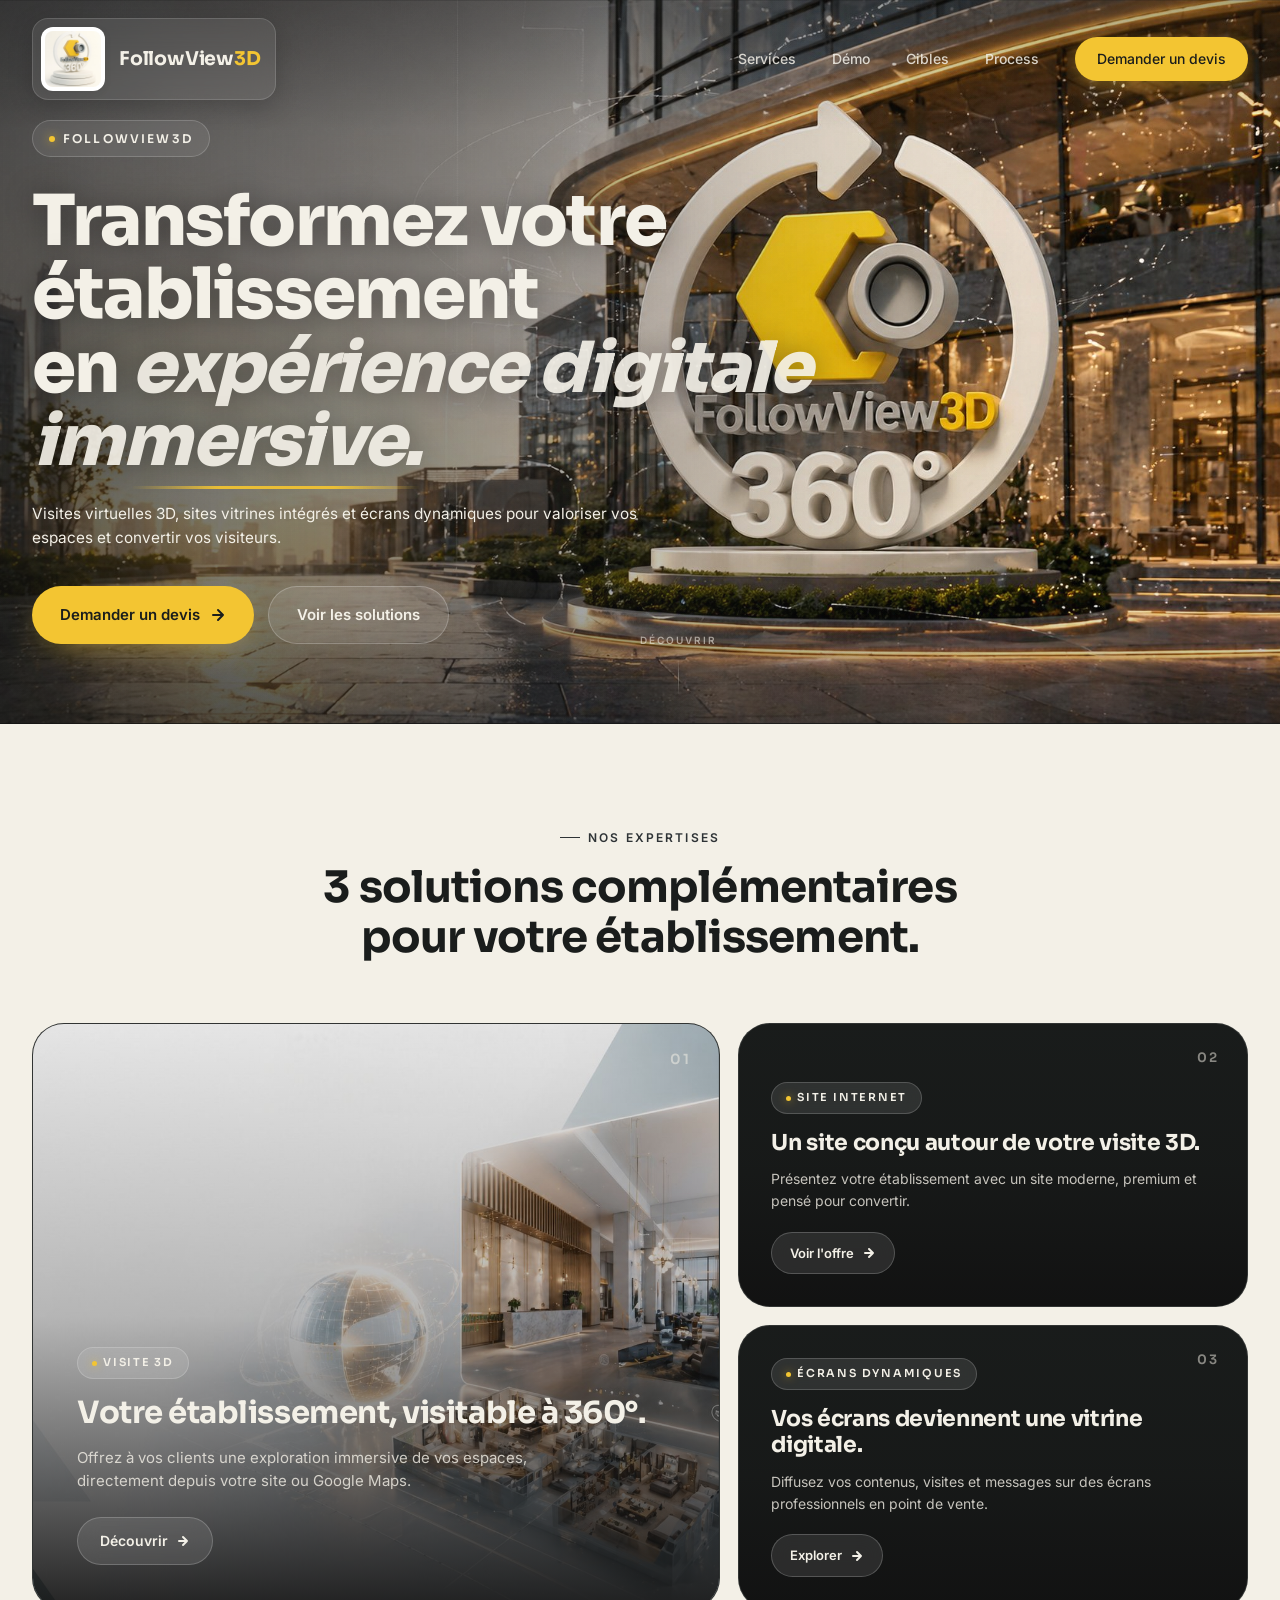
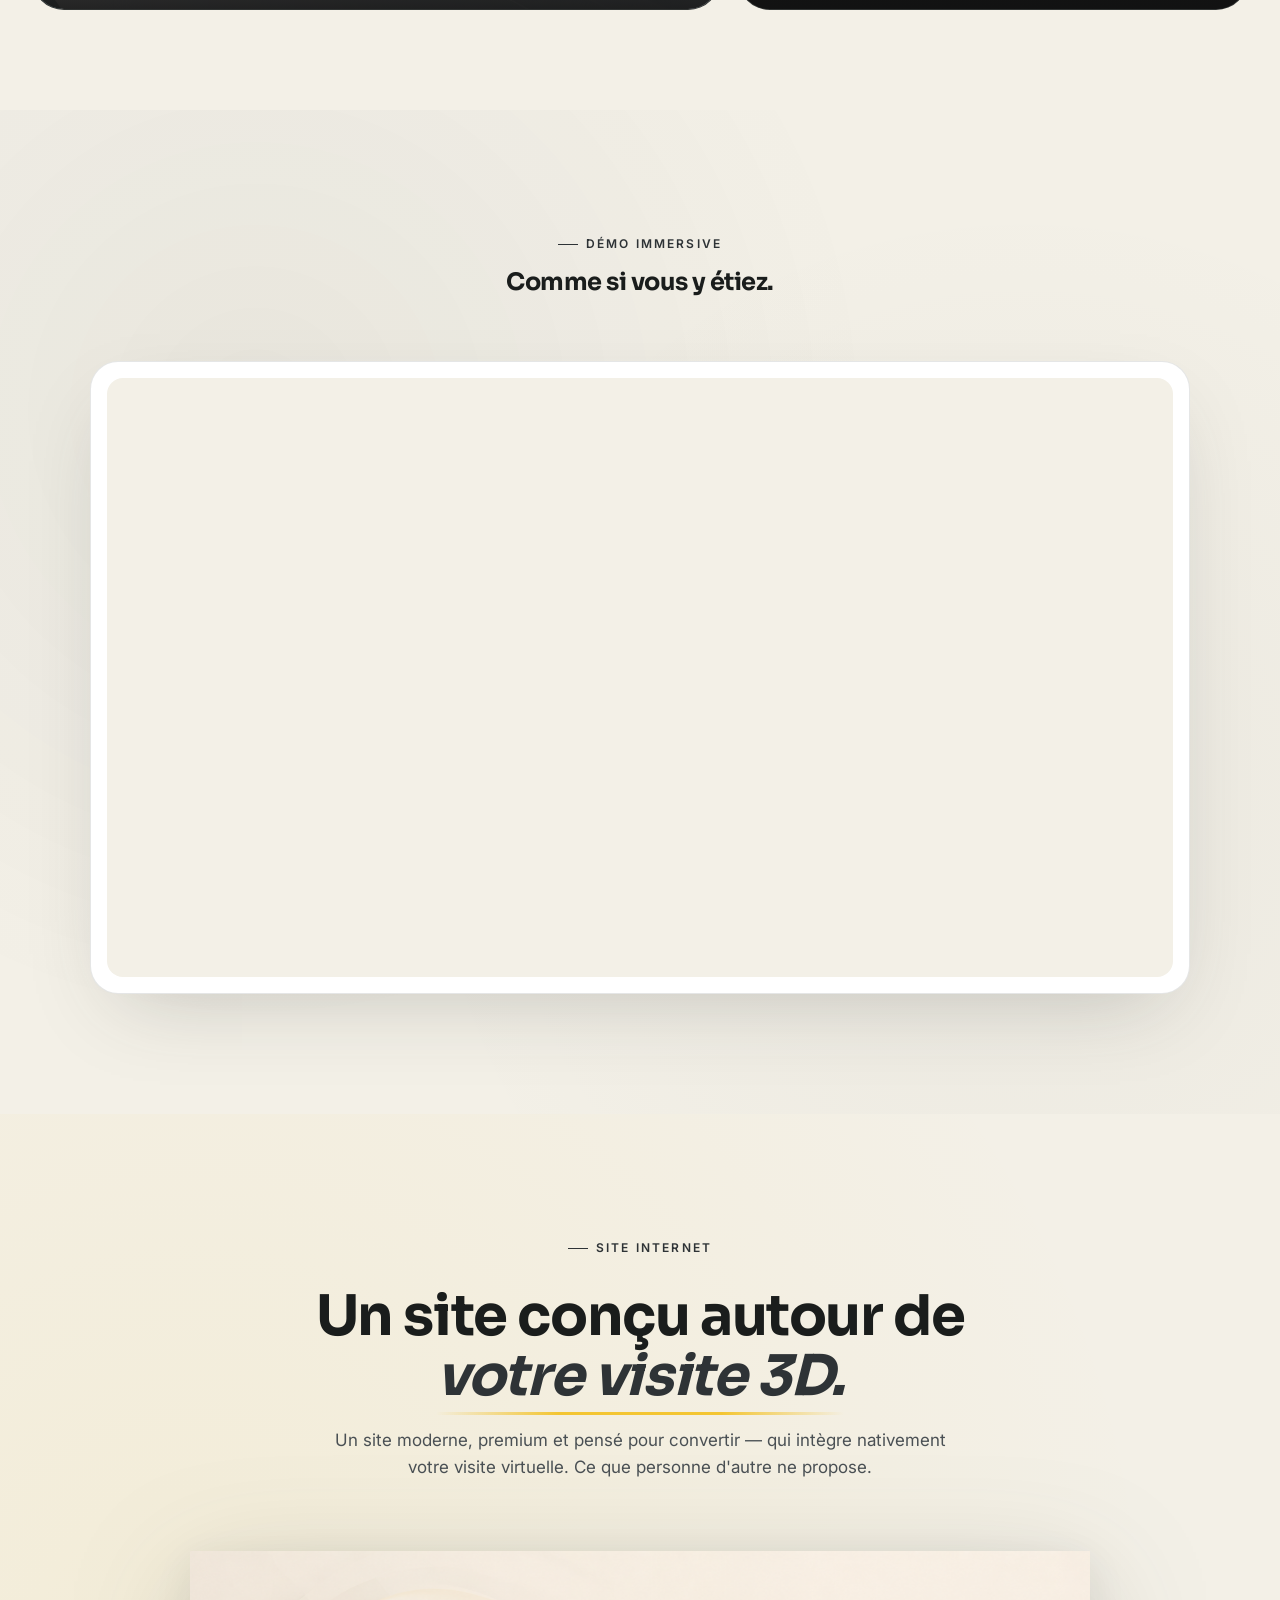
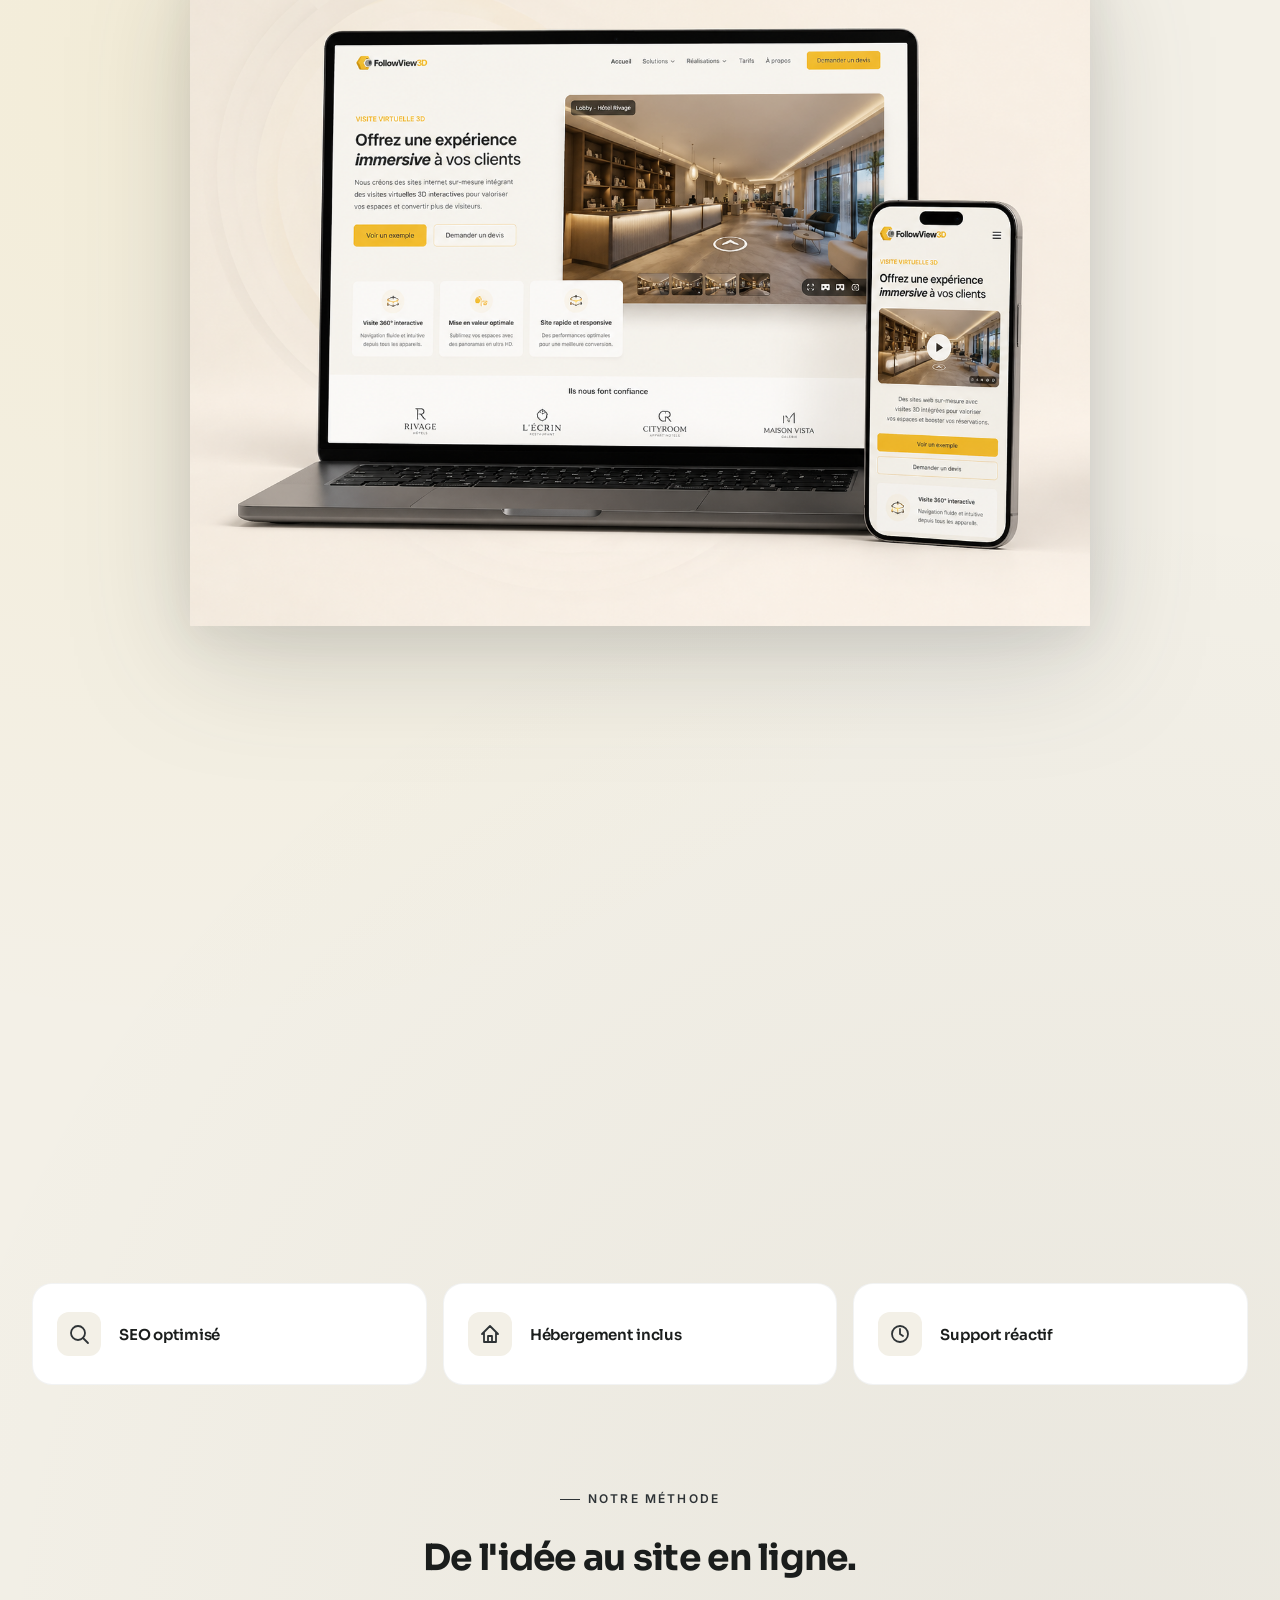
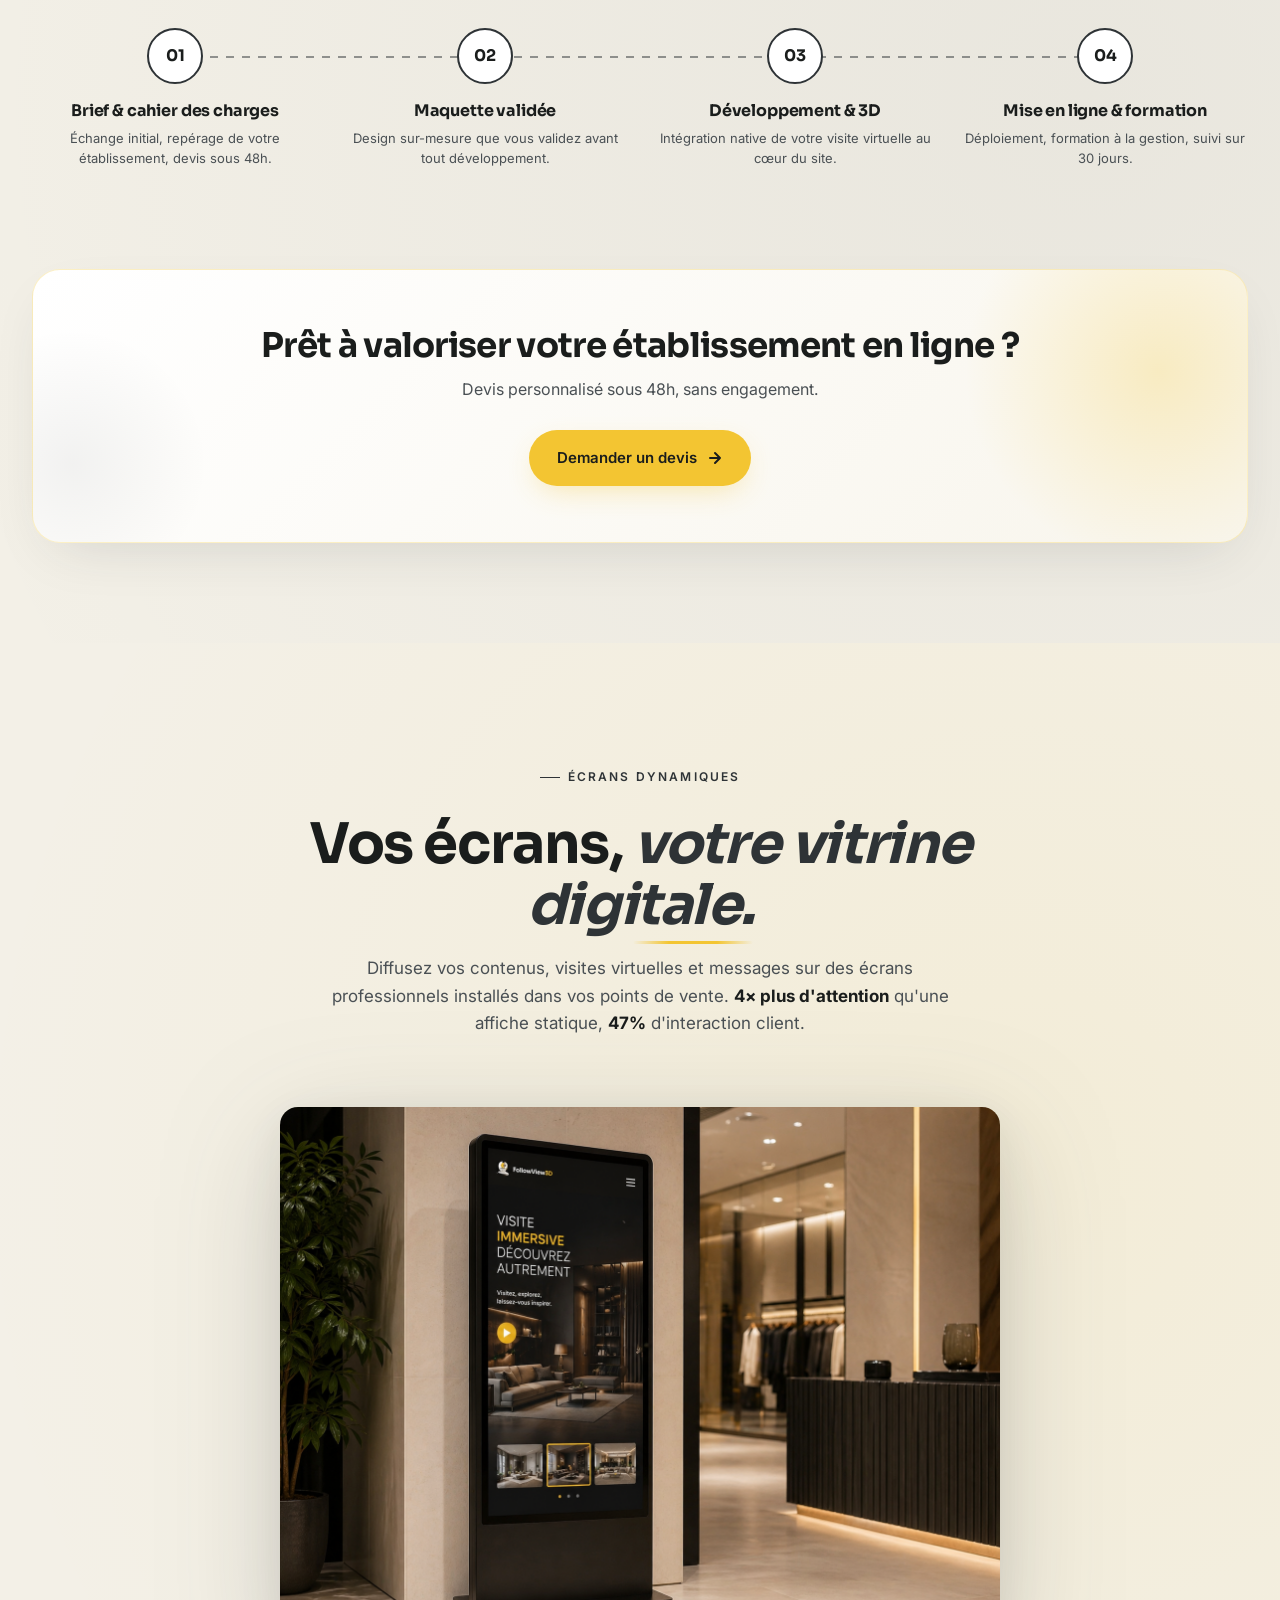
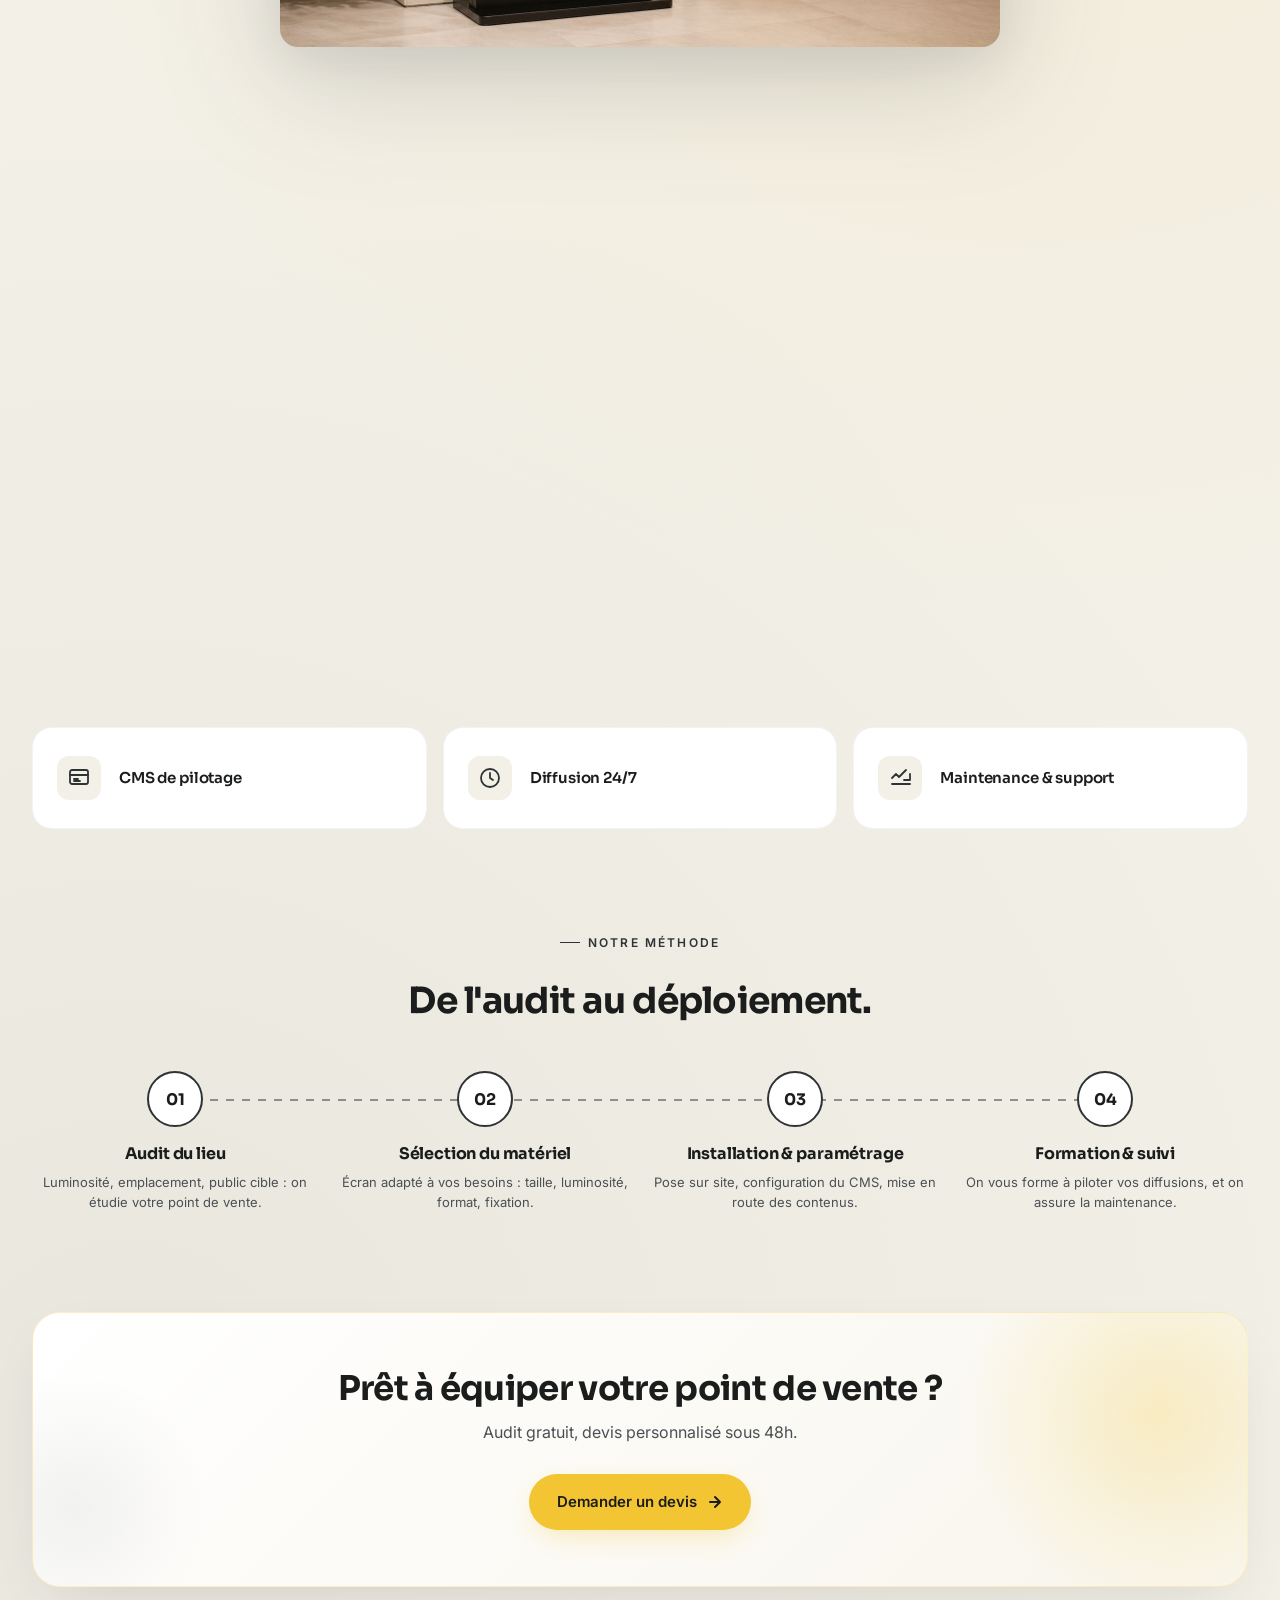
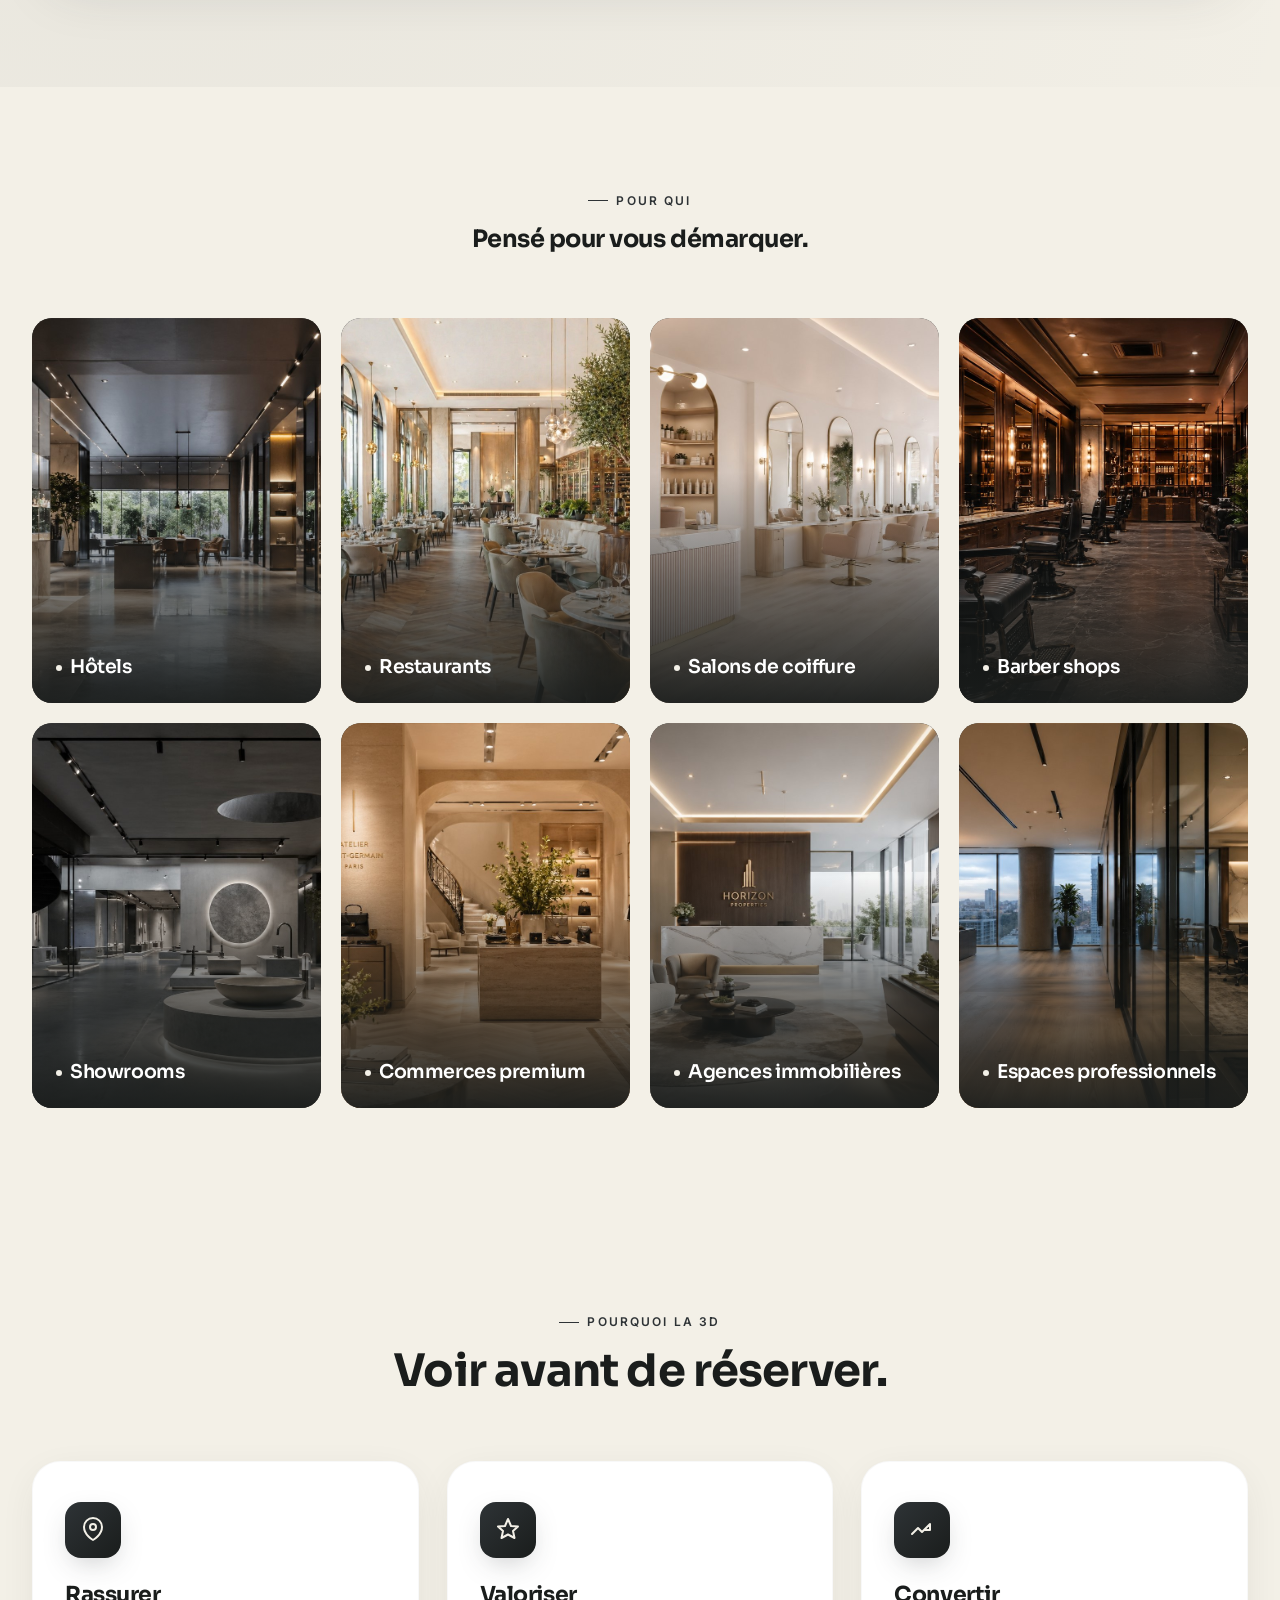
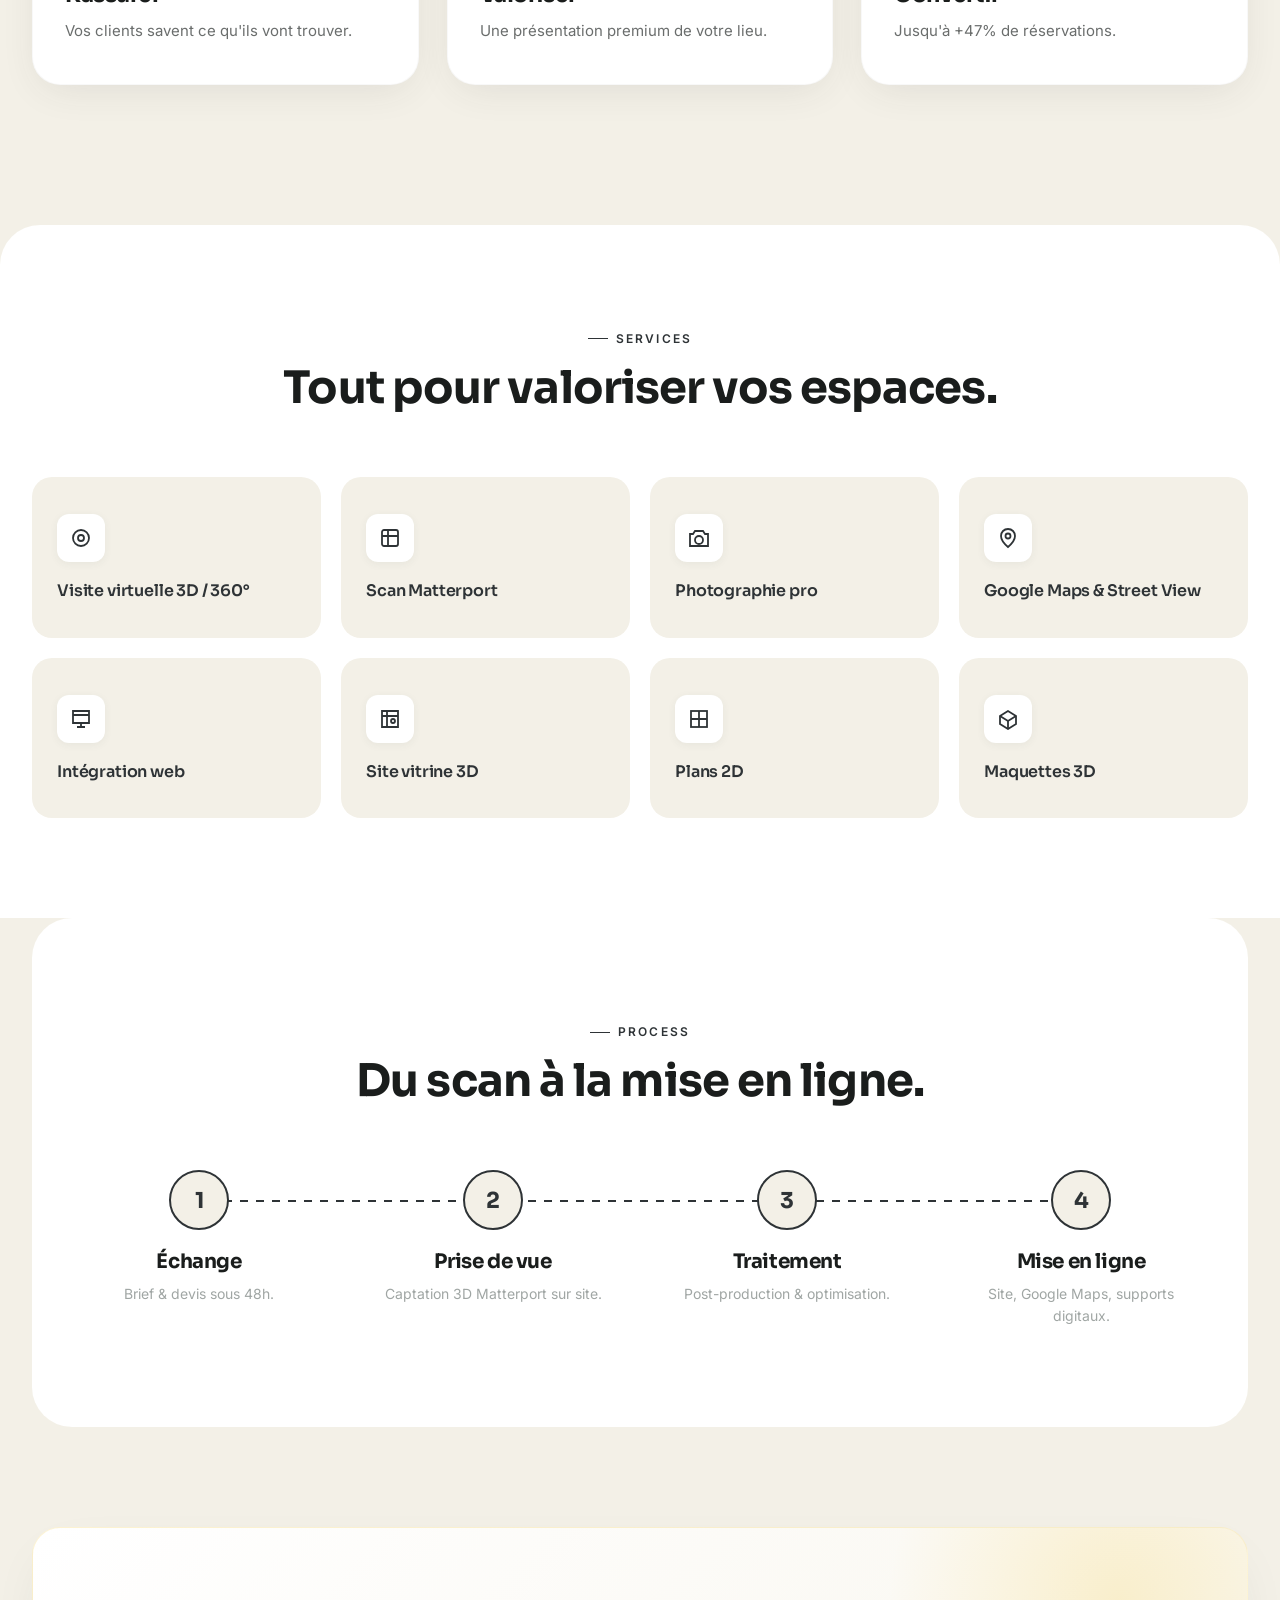
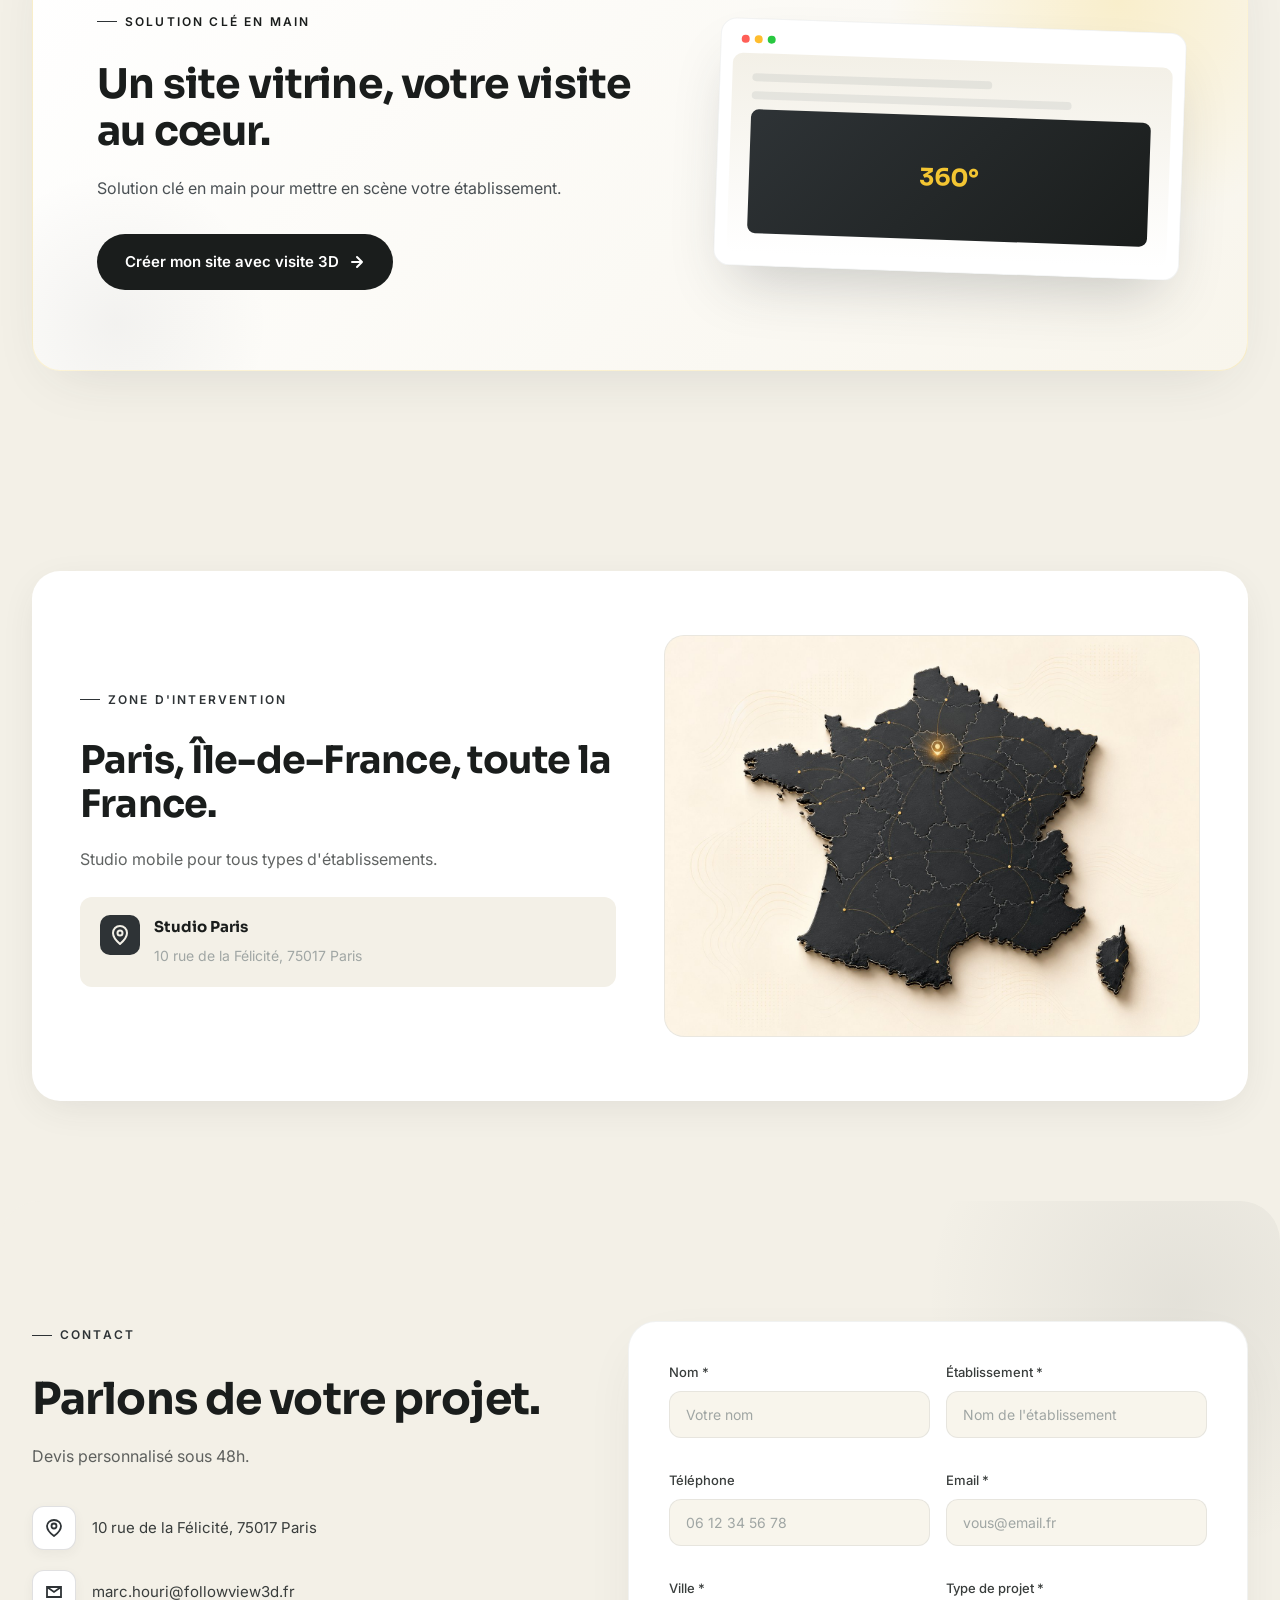
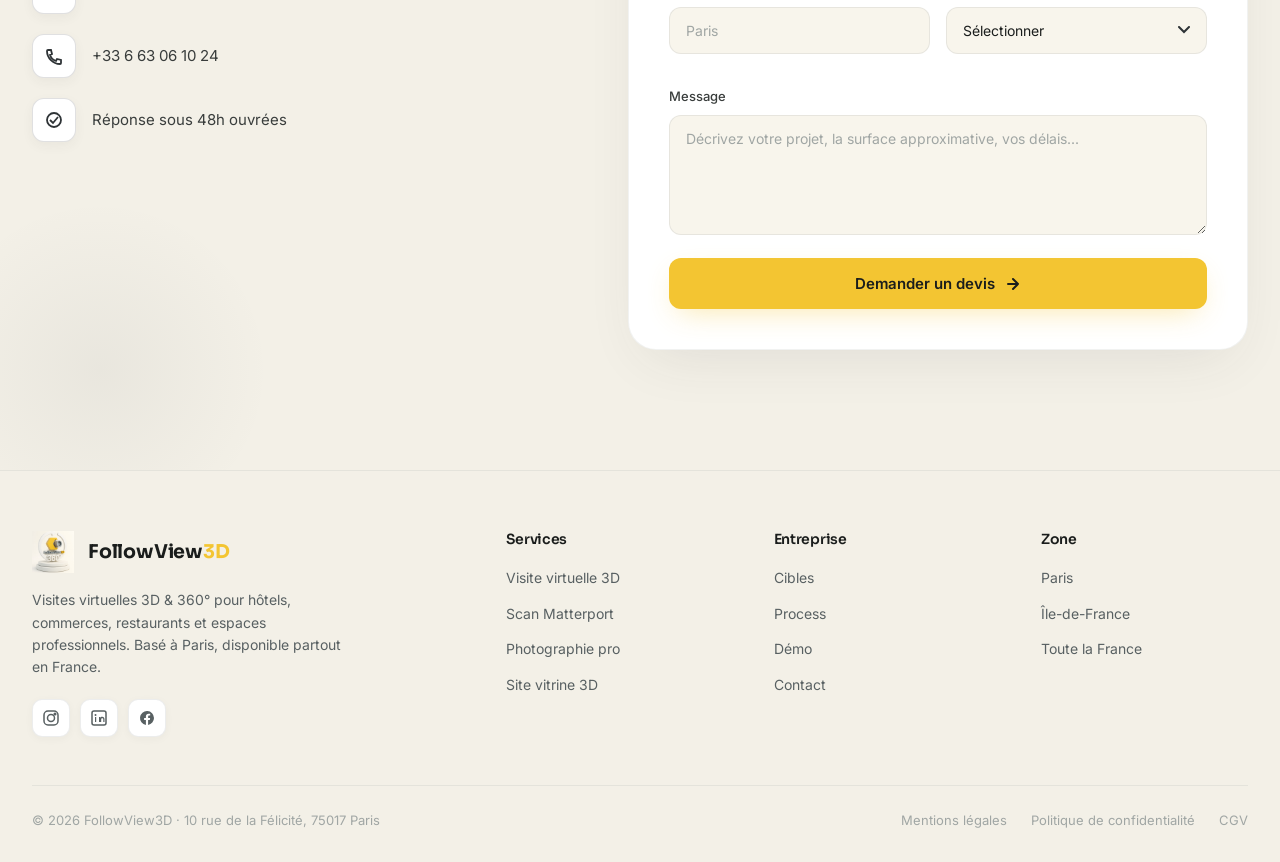
==== index.html @ 7a41eb24 "Add files via upload" ====
<!DOCTYPE html>
<html lang="fr">
<head>
<meta charset="UTF-8">
<meta name="viewport" content="width=device-width, initial-scale=1.0">
<title>FollowView3D — Visites virtuelles 3D & 360° pour professionnels</title>
<meta name="description" content="FollowView3D crée des visites virtuelles immersives pour hôtels, commerces, salons, restaurants et espaces professionnels. Basé à Paris, partout en France.">

<link rel="preconnect" href="https://fonts.googleapis.com">
<link rel="preconnect" href="https://fonts.gstatic.com" crossorigin>
<link href="https://fonts.googleapis.com/css2?family=Sora:wght@300;400;500;600;700;800&family=Inter:wght@300;400;500;600;700&display=swap" rel="stylesheet">

<style>
:root {
  /* Palette FollowView3D — version graphite luxe */
  --cream: #F3F0E7;            /* fond crème principal */
  --cream-light: #F8F5EC;      /* variante éclaircie */
  --white: #FFFFFF;
  
  /* Couleur signature : graphite profond */
  --graphite: #2E3336;         /* couleur signature : titres, accents, soulignements */
  --graphite-deep: #1A1D1C;    /* version plus foncée pour les contrastes forts */
  --graphite-soft: #4A5054;    /* version douce pour textes secondaires */
  
  /* Jaune : RÉSERVÉ aux CTA et hovers uniquement */
  --yellow: #F3C532;           /* jaune signature du logo */
  --yellow-deep: #E5B11C;      /* hover du jaune */
  
  /* Gris fonctionnels */
  --metal: #A0A6A4;            /* gris argenté du logo */
  --metal-dark: #586062;       /* gris du texte FollowView */
  --dark: #393D3C;             /* gris foncé chaud */
  --black: #1A1D1C;            /* noir doux */
  
  /* Ombres et effets */
  --shadow-soft: 0 10px 40px -10px rgba(57, 61, 60, 0.12);
  --shadow-medium: 0 20px 60px -20px rgba(57, 61, 60, 0.18);
  --shadow-graphite: 0 10px 30px -10px rgba(46, 51, 54, 0.35);
  --shadow-yellow: 0 10px 30px -10px rgba(243, 197, 50, 0.45);
  --radius: 20px;
  --radius-lg: 28px;
  --radius-sm: 12px;
}

* {
  margin: 0;
  padding: 0;
  box-sizing: border-box;
}

html {
  scroll-behavior: smooth;
  overflow-x: hidden;
}

/* Offset universel pour les ancres (la nav fixe ne masque plus les sections) */
section[id] {
  scroll-margin-top: 80px;
}

body {
  font-family: 'Inter', -apple-system, sans-serif;
  background: var(--cream);
  color: var(--dark);
  line-height: 1.6;
  font-weight: 400;
  overflow-x: hidden;
  -webkit-font-smoothing: antialiased;
  -moz-osx-font-smoothing: grayscale;
}

h1, h2, h3, h4, h5 {
  font-family: 'Sora', sans-serif;
  font-weight: 700;
  letter-spacing: -0.02em;
  color: var(--black);
  line-height: 1.15;
}

a { text-decoration: none; color: inherit; }
img { max-width: 100%; display: block; }

.container {
  max-width: 1280px;
  margin: 0 auto;
  padding: 0 32px;
}

/* ===== NAVIGATION ===== */
.nav {
  position: fixed;
  top: 0; left: 0; right: 0;
  z-index: 100;
  background: transparent;
  border-bottom: 1px solid transparent;
  transition: all 0.4s cubic-bezier(0.16, 1, 0.3, 1);
}

.nav.scrolled {
  background: rgba(243, 240, 231, 0.92);
  backdrop-filter: blur(20px);
  -webkit-backdrop-filter: blur(20px);
  border-bottom-color: rgba(160, 166, 164, 0.15);
  box-shadow: 0 4px 20px rgba(57, 61, 60, 0.05);
}

.nav-inner {
  display: flex;
  justify-content: space-between;
  align-items: center;
  padding: 18px 32px;
  max-width: 1280px;
  margin: 0 auto;
  min-height: 88px;
  transition: min-height 0.3s ease;
}

.nav.scrolled .nav-inner {
  min-height: 78px;
}

.logo {
  display: flex;
  align-items: center;
  gap: 14px;
  font-family: 'Sora', sans-serif;
  font-weight: 700;
  font-size: 19px;
  letter-spacing: -0.01em;
  color: var(--cream);
  transition: color 0.4s ease;
}

/* Glassmorphism premium UNIQUEMENT pour la nav, pas le footer */
.nav .logo {
  padding: 8px 14px 8px 8px;
  border-radius: 16px;
  background: rgba(255, 255, 255, 0.08);
  border: 1px solid rgba(255, 255, 255, 0.14);
  backdrop-filter: blur(14px);
  -webkit-backdrop-filter: blur(14px);
  box-shadow: 0 6px 24px rgba(0, 0, 0, 0.18);
}

.nav.scrolled .logo {
  color: var(--graphite);
  background: transparent;
  border-color: transparent;
  backdrop-filter: none;
  -webkit-backdrop-filter: none;
  box-shadow: none;
  padding: 0;
}

.logo-icon {
  width: 42px;
  height: 42px;
  object-fit: contain;
  display: block;
  flex-shrink: 0;
  transition: all 0.4s ease;
}

/* Logo agrandi UNIQUEMENT dans la nav, pas dans le footer */
.nav .logo-icon {
  width: 64px;
  height: 64px;
  background: var(--white);
  border-radius: 12px;
  padding: 4px;
  box-shadow: 0 2px 8px rgba(0, 0, 0, 0.06);
}

.nav.scrolled .logo-icon {
  width: 56px;
  height: 56px;
  background: transparent;
  padding: 0;
  box-shadow: none;
  border-radius: 0;
}

.nav-links {
  display: flex;
  gap: 36px;
  align-items: center;
}

.nav-links a {
  font-size: 14px;
  font-weight: 500;
  color: rgba(243, 240, 231, 0.85);
  transition: color 0.3s;
  position: relative;
}

.nav.scrolled .nav-links a {
  color: var(--dark);
}

.nav-links a:hover { color: var(--yellow); }
.nav.scrolled .nav-links a:hover { color: var(--graphite); }

.nav-cta {
  background: var(--yellow);
  color: var(--graphite-deep) !important;
  padding: 11px 22px;
  border-radius: 100px;
  font-size: 14px;
  font-weight: 600;
  transition: all 0.3s;
  box-shadow: 0 4px 14px rgba(243, 197, 50, 0.3);
}

.nav-cta:hover {
  background: #FFD250;
  transform: translateY(-1px);
  box-shadow: 0 8px 20px rgba(243, 197, 50, 0.5);
}

.nav.scrolled .nav-cta {
  background: var(--graphite);
  color: var(--cream) !important;
  box-shadow: none;
}

.nav.scrolled .nav-cta:hover {
  background: var(--yellow);
  color: var(--graphite-deep) !important;
}

.menu-toggle {
  display: none;
  background: none;
  border: none;
  cursor: pointer;
  width: 28px;
  height: 28px;
  flex-direction: column;
  justify-content: center;
  gap: 5px;
}
.menu-toggle span {
  display: block;
  width: 22px;
  height: 2px;
  background: var(--cream);
  transition: all 0.3s;
}
.nav.scrolled .menu-toggle span {
  background: var(--graphite);
}

/* ===== HERO PRINCIPAL COMPACT ===== */
.hero-main {
  position: relative;
  min-height: 72vh;
  width: 100%;
  overflow: hidden;
  display: flex;
  align-items: center;
  background: var(--graphite-deep);
  color: var(--cream);
  isolation: isolate;
  padding: 120px 0 80px;
}

.hero-main .hero-media {
  position: absolute;
  inset: 0;
  width: 100%;
  height: 100%;
  z-index: 0;
  overflow: hidden;
}

.hero-main .hero-media video,
.hero-main .hero-media img {
  position: absolute;
  top: 50%;
  left: 50%;
  width: 100%;
  height: 100%;
  object-fit: cover;
  transform: translate(-50%, -50%);
}

.hero-main .hero-media video { z-index: 1; }
.hero-main .hero-media img { z-index: 0; }

/* Image principale du hero : Ken Burns subtil pour donner du mouvement */
.hero-main .hero-main-image {
  animation: kenBurnsHero 22s ease-in-out infinite alternate;
}

@keyframes kenBurnsHero {
  0% { transform: translate(-50%, -50%) scale(1); }
  100% { transform: translate(-50%, -50%) scale(1.06); }
}

@keyframes kenBurns {
  0% { transform: translate(-50%, -50%) scale(1.02); }
  100% { transform: translate(-50%, -50%) scale(1.12); }
}

.hero-main .hero-overlay {
  position: absolute;
  inset: 0;
  z-index: 1;
  background:
    /* Voile sombre à gauche pour le titre, transparent à droite pour préserver le logo et le building */
    linear-gradient(90deg, rgba(17, 17, 17, 0.72) 0%, rgba(17, 17, 17, 0.45) 35%, rgba(17, 17, 17, 0.15) 60%, rgba(17, 17, 17, 0.0) 80%),
    /* Léger voile haut + bas pour la nav et le scroll indicator */
    linear-gradient(180deg, rgba(17, 17, 17, 0.35) 0%, transparent 18%, transparent 80%, rgba(17, 17, 17, 0.4) 100%);
  pointer-events: none;
}

.hero-main .hero-overlay::before {
  content: '';
  position: absolute;
  bottom: -10%;
  left: -10%;
  width: 50%;
  height: 70%;
  background: radial-gradient(circle, rgba(244, 194, 31, 0.08) 0%, transparent 60%);
  pointer-events: none;
  filter: blur(60px);
  z-index: -1;
}

.hero-main .hero-overlay::after {
  content: '';
  position: absolute;
  inset: 0;
  background-image: url("data:image/svg+xml,%3Csvg viewBox='0 0 200 200' xmlns='http://www.w3.org/2000/svg'%3E%3Cfilter id='n'%3E%3CfeTurbulence type='fractalNoise' baseFrequency='0.9' numOctaves='3' stitchTiles='stitch'/%3E%3C/filter%3E%3Crect width='100%25' height='100%25' filter='url(%23n)' opacity='0.5'/%3E%3C/svg%3E");
  opacity: 0.05;
  mix-blend-mode: overlay;
  pointer-events: none;
}

.hero-main .hero-content {
  position: relative;
  z-index: 2;
  width: 100%;
  max-width: 1280px;
  margin: 0 auto;
  padding: 0 32px;
}

.hero-main .hero-inner {
  max-width: 880px;
}

.hero-main .hero-eyebrow {
  display: inline-flex;
  align-items: center;
  gap: 8px;
  padding: 8px 16px;
  margin-bottom: 28px;
  background: rgba(255, 255, 255, 0.08);
  border: 1px solid rgba(255, 255, 255, 0.18);
  border-radius: 100px;
  backdrop-filter: blur(14px);
  -webkit-backdrop-filter: blur(14px);
  color: var(--cream);
  font-family: 'Sora', sans-serif;
  font-size: 12px;
  font-weight: 600;
  letter-spacing: 0.18em;
  text-transform: uppercase;
  opacity: 0;
  animation: heroFadeUp 0.9s cubic-bezier(0.16, 1, 0.3, 1) 0.2s forwards;
}

.hero-main .hero-eyebrow::before {
  content: '';
  width: 6px;
  height: 6px;
  border-radius: 50%;
  background: var(--yellow);
  box-shadow: 0 0 10px rgba(244, 194, 31, 0.7);
}

.hero-main h1 {
  font-size: clamp(38px, 5.5vw, 72px);
  font-weight: 800;
  line-height: 1.04;
  letter-spacing: -0.025em;
  color: var(--cream);
  margin-bottom: 24px;
  opacity: 0;
  animation: heroFadeUp 1s cubic-bezier(0.16, 1, 0.3, 1) 0.4s forwards;
  text-shadow: 0 2px 30px rgba(0, 0, 0, 0.4);
}

.hero-main h1 .accent {
  color: var(--cream);
  font-style: italic;
  font-weight: 800;
  opacity: 0.92;
  position: relative;
}

.hero-main h1 .accent::after {
  content: '';
  position: absolute;
  bottom: -4px;
  left: 0;
  right: 0;
  height: 3px;
  background: linear-gradient(90deg, transparent 0%, var(--yellow) 30%, var(--yellow) 70%, transparent 100%);
  border-radius: 2px;
  transform: scaleX(0);
  transform-origin: left;
  animation: drawLine 1.2s cubic-bezier(0.16, 1, 0.3, 1) 1.4s forwards;
}

@keyframes drawLine {
  to { transform: scaleX(1); }
}

.hero-main .hero-subtitle {
  font-size: clamp(15px, 1.2vw, 18px);
  color: var(--cream);
  opacity: 0.8;
  margin-bottom: 36px;
  max-width: 620px;
  line-height: 1.55;
  font-weight: 400;
  opacity: 0;
  animation: heroFadeUp 1s cubic-bezier(0.16, 1, 0.3, 1) 0.6s forwards;
}

.hero-main .hero-buttons {
  display: flex;
  gap: 14px;
  flex-wrap: wrap;
  opacity: 0;
  animation: heroFadeUp 1s cubic-bezier(0.16, 1, 0.3, 1) 0.8s forwards;
}

@keyframes heroFadeUp {
  from { opacity: 0; transform: translateY(28px); }
  to { opacity: 1; transform: translateY(0); }
}

.btn {
  display: inline-flex;
  align-items: center;
  gap: 10px;
  padding: 16px 28px;
  border-radius: 100px;
  font-size: 15px;
  font-weight: 600;
  font-family: 'Inter', sans-serif;
  cursor: pointer;
  border: none;
  transition: all 0.3s cubic-bezier(0.4, 0, 0.2, 1);
  text-decoration: none;
  white-space: nowrap;
}

.btn-primary {
  background: var(--yellow);
  color: var(--graphite-deep);
  box-shadow: var(--shadow-yellow);
}

.btn-primary:hover {
  background: #FFD250;
  transform: translateY(-2px);
  box-shadow: 0 18px 40px -10px rgba(244, 194, 31, 0.7);
}

.btn-secondary {
  background: rgba(255, 255, 255, 0.1);
  backdrop-filter: blur(12px);
  -webkit-backdrop-filter: blur(12px);
  color: var(--cream);
  border: 1px solid rgba(255, 255, 255, 0.22);
}

.btn-secondary:hover {
  background: var(--cream);
  color: var(--graphite-deep);
  border-color: var(--cream);
  transform: translateY(-2px);
  box-shadow: 0 12px 30px rgba(0, 0, 0, 0.3);
}

.btn-dark {
  background: var(--black);
  color: var(--white);
}

.btn-dark:hover {
  background: var(--yellow);
  color: var(--black);
}

/* Scroll indicator du hero principal */
.hero-main .hero-scroll {
  position: absolute;
  bottom: 28px;
  left: 50%;
  transform: translateX(-50%);
  z-index: 2;
  display: flex;
  flex-direction: column;
  align-items: center;
  gap: 10px;
  color: rgba(247, 243, 234, 0.55);
  font-size: 10px;
  font-weight: 600;
  letter-spacing: 0.2em;
  text-transform: uppercase;
  opacity: 0;
  animation: heroFadeUp 1s cubic-bezier(0.16, 1, 0.3, 1) 1.2s forwards;
  pointer-events: none;
}

.hero-main .hero-scroll-line {
  width: 1px;
  height: 38px;
  background: linear-gradient(180deg, transparent 0%, rgba(247, 243, 234, 0.3) 50%, transparent 100%);
  position: relative;
  overflow: hidden;
}

.hero-main .hero-scroll-line::after {
  content: '';
  position: absolute;
  top: -38px;
  left: 0;
  width: 100%;
  height: 38px;
  background: linear-gradient(180deg, transparent 0%, var(--yellow) 50%, transparent 100%);
  animation: scrollDown 2.2s ease-in-out infinite;
}

@keyframes scrollDown {
  0% { top: -38px; }
  100% { top: 100%; }
}

/* ===== SECTION 3 EXPERTISES ===== */
.expertises-section {
  background: var(--cream);
  padding: 100px 0;
  position: relative;
}

.expertises-header {
  text-align: center;
  max-width: 720px;
  margin: 0 auto 60px;
}

.expertises-header h2 {
  font-size: clamp(28px, 3.4vw, 44px);
  font-weight: 700;
  letter-spacing: -0.02em;
  line-height: 1.15;
  color: var(--graphite-deep);
}

/* Grille premium : 1 grande carte (3D) à gauche + 2 cartes empilées à droite */
.expertises-grid {
  display: grid;
  grid-template-columns: 1.35fr 1fr;
  grid-template-rows: 1fr 1fr;
  gap: 18px;
  max-width: 1280px;
  margin: 0 auto;
}

.expertise-card {
  position: relative;
  border-radius: 32px;
  overflow: hidden;
  cursor: pointer;
  display: flex;
  align-items: flex-end;
  background: var(--graphite-deep);
  border: 1px solid rgba(255, 255, 255, 0.1);
  isolation: isolate;
  transition: transform 0.5s cubic-bezier(0.16, 1, 0.3, 1), box-shadow 0.5s cubic-bezier(0.16, 1, 0.3, 1);
}

.expertise-featured {
  grid-row: 1 / 3;
  min-height: 580px;
}

.expertise-secondary {
  min-height: 280px;
}

.expertise-card:hover {
  transform: translateY(-4px);
  box-shadow: 0 30px 60px -20px rgba(17, 17, 17, 0.5);
  border-color: rgba(244, 194, 31, 0.35);
}

/* Média de fond (vidéo + fallback image) */
.expertise-media {
  position: absolute;
  inset: 0;
  z-index: 0;
  overflow: hidden;
}

.expertise-media video,
.expertise-media img {
  position: absolute;
  top: 50%;
  left: 50%;
  width: 100%;
  height: 100%;
  object-fit: cover;
  transform: translate(-50%, -50%);
  transition: transform 0.8s cubic-bezier(0.16, 1, 0.3, 1);
}

/* Vidéo au-dessus de l'image fallback : la vidéo prend la place dès qu'elle se charge */
.expertise-media video { z-index: 2; }
.expertise-media img { z-index: 1; }

.expertise-card:hover .expertise-media video,
.expertise-card:hover .expertise-media img {
  transform: translate(-50%, -50%) scale(1.05);
}

/* Overlay sombre élégant */
.expertise-overlay {
  position: absolute;
  inset: 0;
  z-index: 1;
  background:
    linear-gradient(180deg, rgba(17, 17, 17, 0.1) 0%, rgba(17, 17, 17, 0.3) 50%, rgba(17, 17, 17, 0.92) 100%);
  pointer-events: none;
  transition: background 0.5s ease;
}

.expertise-card:hover .expertise-overlay {
  background:
    linear-gradient(180deg, rgba(17, 17, 17, 0.15) 0%, rgba(17, 17, 17, 0.4) 45%, rgba(17, 17, 17, 0.94) 100%);
}

/* Numéro 01 / 02 / 03 en haut à droite */
.expertise-index {
  position: absolute;
  top: 24px;
  right: 28px;
  z-index: 3;
  font-family: 'Sora', sans-serif;
  font-size: 13px;
  font-weight: 600;
  letter-spacing: 0.15em;
  color: rgba(247, 243, 234, 0.5);
  pointer-events: none;
}

.expertise-featured .expertise-index {
  font-size: 14px;
}

/* Contenu de la carte (badge + titre + texte + CTA) */
.expertise-content {
  position: relative;
  z-index: 2;
  padding: 32px;
  width: 100%;
  color: var(--cream);
}

.expertise-featured .expertise-content {
  padding: 44px;
}

.expertise-badge {
  display: inline-flex;
  align-items: center;
  gap: 6px;
  padding: 6px 14px;
  background: rgba(255, 255, 255, 0.1);
  border: 1px solid rgba(255, 255, 255, 0.18);
  border-radius: 100px;
  backdrop-filter: blur(14px);
  -webkit-backdrop-filter: blur(14px);
  font-family: 'Sora', sans-serif;
  font-size: 11px;
  font-weight: 600;
  letter-spacing: 0.16em;
  text-transform: uppercase;
  color: var(--cream);
  margin-bottom: 16px;
}

.expertise-badge::before {
  content: '';
  width: 5px;
  height: 5px;
  border-radius: 50%;
  background: var(--yellow);
  box-shadow: 0 0 8px rgba(244, 194, 31, 0.7);
}

.expertise-content h3 {
  font-family: 'Sora', sans-serif;
  font-size: 22px;
  font-weight: 700;
  line-height: 1.2;
  letter-spacing: -0.015em;
  margin-bottom: 12px;
  color: var(--cream);
}

.expertise-featured .expertise-content h3 {
  font-size: clamp(28px, 2.4vw, 36px);
  margin-bottom: 16px;
  line-height: 1.15;
}

.expertise-content p {
  font-size: 14px;
  line-height: 1.55;
  color: rgba(247, 243, 234, 0.78);
  margin-bottom: 20px;
  max-width: 460px;
}

.expertise-featured .expertise-content p {
  font-size: 15px;
  margin-bottom: 24px;
}

.expertise-cta {
  display: inline-flex;
  align-items: center;
  gap: 8px;
  font-family: 'Inter', sans-serif;
  font-size: 13px;
  font-weight: 600;
  color: var(--cream);
  text-decoration: none;
  padding: 10px 18px;
  border-radius: 100px;
  background: rgba(255, 255, 255, 0.1);
  border: 1px solid rgba(255, 255, 255, 0.2);
  transition: all 0.3s cubic-bezier(0.4, 0, 0.2, 1);
  backdrop-filter: blur(10px);
  -webkit-backdrop-filter: blur(10px);
}

.expertise-cta svg {
  transition: transform 0.3s ease;
}

.expertise-card:hover .expertise-cta {
  background: var(--yellow);
  color: var(--graphite-deep);
  border-color: var(--yellow);
}

.expertise-card:hover .expertise-cta svg {
  transform: translateX(3px);
}

/* Carte 3D mise en avant : CTA légèrement plus marqué */
.expertise-featured .expertise-cta {
  font-size: 14px;
  padding: 12px 22px;
}

/* ===== SECTION VALUE ===== */
.section {
  padding: 100px 0;
  position: relative;
}

.section-header {
  text-align: center;
  max-width: 720px;
  margin: 0 auto 64px;
}

.section-eyebrow {
  display: inline-block;
  font-size: 12px;
  font-weight: 600;
  color: var(--graphite);
  text-transform: uppercase;
  letter-spacing: 0.18em;
  margin-bottom: 16px;
  position: relative;
  padding-left: 28px;
}

.section-eyebrow::before {
  content: '';
  position: absolute;
  left: 0;
  top: 50%;
  width: 20px;
  height: 1px;
  background: var(--graphite);
}

.section h2 {
  font-size: clamp(30px, 3.5vw, 46px);
  margin-bottom: 18px;
  line-height: 1.1;
}

.section-subtitle {
  font-size: 17px;
  color: var(--dark);
  opacity: 0.75;
  line-height: 1.6;
}

.value-grid {
  display: grid;
  grid-template-columns: repeat(3, 1fr);
  gap: 28px;
}

.value-card {
  background: var(--white);
  border-radius: var(--radius-lg);
  padding: 40px 32px;
  box-shadow: var(--shadow-soft);
  transition: all 0.4s ease;
  position: relative;
  overflow: hidden;
  border: 1px solid rgba(160, 166, 164, 0.08);
}

.value-card::before {
  content: '';
  position: absolute;
  top: 0; left: 0; right: 0;
  height: 3px;
  background: var(--graphite);
  transform: scaleX(0);
  transform-origin: left;
  transition: transform 0.5s ease;
}

.value-card:hover {
  transform: translateY(-6px);
  box-shadow: var(--shadow-medium);
}

.value-card:hover::before { transform: scaleX(1); }

.value-icon {
  width: 56px; height: 56px;
  background: linear-gradient(135deg, var(--graphite) 0%, var(--graphite-deep) 100%);
  border-radius: 16px;
  display: flex;
  align-items: center;
  justify-content: center;
  color: var(--cream);
  margin-bottom: 24px;
  box-shadow: var(--shadow-graphite);
}

.value-card h3 {
  font-size: 22px;
  margin-bottom: 12px;
}

.value-card p {
  color: var(--dark);
  opacity: 0.75;
  font-size: 15px;
  line-height: 1.65;
}

/* ===== SECTION SERVICES ===== */
.services-section {
  background: var(--white);
  border-radius: 40px 40px 0 0;
  margin-top: 40px;
}

.services-grid {
  display: grid;
  grid-template-columns: repeat(4, 1fr);
  gap: 20px;
}

.service-card {
  background: var(--cream);
  border-radius: var(--radius);
  padding: 36px 24px;
  transition: all 0.3s ease;
  border: 1px solid transparent;
  cursor: pointer;
  position: relative;
  display: flex;
  flex-direction: column;
  align-items: flex-start;
  min-height: 160px;
}

.service-card:hover {
  background: var(--white);
  border-color: var(--graphite);
  transform: translateY(-4px);
  box-shadow: var(--shadow-soft);
}

.service-icon {
  width: 48px; height: 48px;
  background: var(--white);
  border-radius: 12px;
  display: flex;
  align-items: center;
  justify-content: center;
  color: var(--graphite);
  margin-bottom: 20px;
  transition: all 0.3s;
  box-shadow: 0 2px 8px rgba(57, 61, 60, 0.06);
}

.service-card:hover .service-icon {
  background: var(--graphite);
  color: var(--cream);
}

.service-card h3 {
  font-size: 16px;
  font-weight: 600;
  color: var(--graphite);
  margin-top: auto;
  letter-spacing: -0.01em;
}

/* ===== SECTION DEMO (DARK) ===== */
.demo-section {
  background: var(--cream);
  color: var(--dark);
  padding: 120px 0;
  position: relative;
  overflow: hidden;
}

.demo-section::before {
  content: '';
  position: absolute;
  top: 0; left: 0; right: 0; bottom: 0;
  background-image:
    radial-gradient(circle at 20% 30%, rgba(46, 51, 54, 0.06) 0%, transparent 50%),
    radial-gradient(circle at 80% 70%, rgba(46, 51, 54, 0.04) 0%, transparent 50%);
  pointer-events: none;
}

.demo-section .section-eyebrow {
  color: var(--graphite);
}

.demo-section h2 .accent {
  color: var(--graphite);
  font-style: italic;
}

.demo-frame {
  background: var(--white);
  border-radius: var(--radius-lg);
  padding: 16px;
  border: 1px solid rgba(46, 51, 54, 0.12);
  box-shadow: 0 30px 80px -30px rgba(57, 61, 60, 0.25), 0 0 0 1px rgba(255, 255, 255, 0.5) inset;
  max-width: 1100px;
  margin: 0 auto;
  position: relative;
  z-index: 1;
}

.demo-iframe-container {
  border-radius: 16px;
  overflow: hidden;
  aspect-ratio: 16 / 9;
  background: var(--cream);
  position: relative;
}

.demo-iframe-container iframe {
  position: absolute;
  inset: 0;
  width: 100%;
  height: 100%;
  border: 0;
  display: block;
}

/* ===== SECTION SITE INTERNET ===== */
.web-section {
  background: var(--cream);
  padding: 120px 0 100px;
  position: relative;
  overflow: hidden;
}

/* Décor d'arrière-plan : halos subtils */
.web-bg-decor {
  position: absolute;
  inset: 0;
  pointer-events: none;
  background:
    radial-gradient(circle at 15% 20%, rgba(244, 194, 31, 0.08) 0%, transparent 40%),
    radial-gradient(circle at 85% 80%, rgba(46, 51, 54, 0.05) 0%, transparent 50%);
}

.web-section .container {
  position: relative;
  z-index: 1;
}

/* Hero du service */
.web-hero {
  text-align: center;
  max-width: 760px;
  margin: 0 auto 70px;
}

.web-hero h2 {
  font-size: clamp(34px, 4.5vw, 56px);
  font-weight: 700;
  line-height: 1.08;
  letter-spacing: -0.025em;
  color: var(--graphite-deep);
  margin-bottom: 20px;
  margin-top: 12px;
}

.web-accent {
  color: var(--graphite);
  font-style: italic;
  position: relative;
}

.web-accent::after {
  content: '';
  position: absolute;
  bottom: -4px;
  left: 0;
  right: 0;
  height: 3px;
  background: linear-gradient(90deg, transparent 0%, var(--yellow) 30%, var(--yellow) 70%, transparent 100%);
  border-radius: 2px;
}

.web-hero-subtitle {
  font-size: 17px;
  line-height: 1.6;
  color: var(--graphite-soft);
  max-width: 620px;
  margin: 0 auto;
}

/* Mockup laptop + mobile */
.web-mockup {
  max-width: 940px;
  margin: 0 auto 90px;
  padding: 0 20px;
  position: relative;
}

.web-mockup-image {
  width: 100%;
  height: auto;
  display: block;
  filter: drop-shadow(0 30px 60px rgba(46, 51, 54, 0.18)) drop-shadow(0 10px 20px rgba(46, 51, 54, 0.08));
  transition: transform 0.6s cubic-bezier(0.16, 1, 0.3, 1);
}

.web-mockup:hover .web-mockup-image {
  transform: translateY(-4px);
}

/* Cartes valeur (3 piliers) */
.web-values {
  display: grid;
  grid-template-columns: repeat(3, 1fr);
  gap: 22px;
  margin-bottom: 100px;
}

.web-value-card {
  background: var(--white);
  border-radius: 24px;
  padding: 36px 30px;
  border: 1px solid rgba(46, 51, 54, 0.06);
  position: relative;
  transition: all 0.4s cubic-bezier(0.16, 1, 0.3, 1);
}

.web-value-card:hover {
  transform: translateY(-4px);
  box-shadow: 0 20px 50px -20px rgba(46, 51, 54, 0.18);
  border-color: rgba(244, 194, 31, 0.4);
}

.web-value-num {
  font-family: 'Sora', sans-serif;
  font-size: 13px;
  font-weight: 600;
  letter-spacing: 0.18em;
  color: var(--graphite);
  margin-bottom: 18px;
  display: inline-block;
  padding: 6px 12px;
  background: var(--cream);
  border-radius: 100px;
}

.web-value-card h3 {
  font-family: 'Sora', sans-serif;
  font-size: 22px;
  font-weight: 700;
  color: var(--graphite-deep);
  margin-bottom: 12px;
  letter-spacing: -0.015em;
}

.web-value-card p {
  font-size: 14px;
  line-height: 1.6;
  color: var(--graphite-soft);
}

/* Header "Ce qu'on inclut" */
.web-includes-header,
.web-process-header {
  text-align: center;
  max-width: 600px;
  margin: 0 auto 50px;
}

.web-includes-header h3,
.web-process-header h3 {
  font-size: clamp(26px, 3.2vw, 36px);
  font-weight: 700;
  line-height: 1.15;
  letter-spacing: -0.02em;
  color: var(--graphite-deep);
  margin-top: 12px;
}

/* Grille des inclusions (6 cartes minimalistes) */
.web-includes-grid {
  display: grid;
  grid-template-columns: repeat(3, 1fr);
  gap: 16px;
  margin-bottom: 100px;
}

.web-include {
  background: var(--white);
  border-radius: 20px;
  padding: 28px 24px;
  display: flex;
  align-items: center;
  gap: 18px;
  border: 1px solid rgba(46, 51, 54, 0.06);
  transition: all 0.3s cubic-bezier(0.16, 1, 0.3, 1);
  cursor: default;
}

.web-include:hover {
  border-color: var(--graphite);
  transform: translateY(-2px);
  box-shadow: 0 10px 30px -10px rgba(46, 51, 54, 0.12);
}

.web-include-icon {
  width: 44px;
  height: 44px;
  background: var(--cream);
  border-radius: 12px;
  display: flex;
  align-items: center;
  justify-content: center;
  color: var(--graphite);
  flex-shrink: 0;
  transition: all 0.3s ease;
}

.web-include:hover .web-include-icon {
  background: var(--graphite);
  color: var(--cream);
}

.web-include h4 {
  font-family: 'Sora', sans-serif;
  font-size: 15px;
  font-weight: 600;
  color: var(--graphite-deep);
  letter-spacing: -0.01em;
  margin: 0;
}

/* Process : 4 étapes connectées par une ligne pointillée */
.web-process {
  display: grid;
  grid-template-columns: repeat(4, 1fr);
  gap: 24px;
  position: relative;
  margin-bottom: 100px;
}

.web-process::before {
  content: '';
  position: absolute;
  top: 28px;
  left: 12%;
  right: 12%;
  height: 2px;
  background: repeating-linear-gradient(to right, var(--graphite) 0 8px, transparent 8px 16px);
  z-index: 0;
  opacity: 0.5;
}

.web-step {
  position: relative;
  z-index: 1;
  text-align: center;
}

.web-step-num {
  width: 56px;
  height: 56px;
  margin: 0 auto 18px;
  background: var(--white);
  border: 2px solid var(--graphite);
  border-radius: 50%;
  display: flex;
  align-items: center;
  justify-content: center;
  font-family: 'Sora', sans-serif;
  font-weight: 700;
  font-size: 16px;
  color: var(--graphite-deep);
  transition: all 0.3s ease;
}

.web-step:hover .web-step-num {
  background: var(--graphite);
  color: var(--cream);
  transform: scale(1.08);
}

.web-step h4 {
  font-family: 'Sora', sans-serif;
  font-size: 16px;
  font-weight: 700;
  color: var(--graphite-deep);
  margin-bottom: 8px;
  letter-spacing: -0.01em;
}

.web-step p {
  font-size: 13px;
  line-height: 1.55;
  color: var(--graphite-soft);
}

/* CTA final — version claire avec halo jaune signature */
.web-cta-final {
  background: linear-gradient(135deg, var(--white) 0%, var(--cream-light) 100%);
  border-radius: 28px;
  padding: 56px 40px;
  text-align: center;
  position: relative;
  overflow: hidden;
  border: 1px solid rgba(244, 194, 31, 0.25);
  box-shadow: 0 20px 60px -25px rgba(46, 51, 54, 0.18);
}

.web-cta-final::before {
  content: '';
  position: absolute;
  top: -40%;
  right: -10%;
  width: 420px;
  height: 420px;
  background: radial-gradient(circle, rgba(244, 194, 31, 0.22) 0%, transparent 65%);
  pointer-events: none;
}

.web-cta-final::after {
  content: '';
  position: absolute;
  bottom: -30%;
  left: -10%;
  width: 320px;
  height: 320px;
  background: radial-gradient(circle, rgba(46, 51, 54, 0.06) 0%, transparent 60%);
  pointer-events: none;
}

.web-cta-final h3 {
  font-size: clamp(24px, 3vw, 34px);
  font-weight: 700;
  color: var(--graphite-deep);
  margin-bottom: 12px;
  letter-spacing: -0.02em;
  position: relative;
  z-index: 1;
}

.web-cta-final p {
  font-size: 16px;
  color: var(--graphite-soft);
  margin-bottom: 28px;
  position: relative;
  z-index: 1;
}

.web-cta-final .btn {
  position: relative;
  z-index: 1;
}

/* ===== SECTION DOOH (Écrans dynamiques) — version claire ===== */
.dooh-section {
  background: var(--cream);
  padding: 120px 0 100px;
  position: relative;
  overflow: hidden;
}

.dooh-bg-decor {
  position: absolute;
  inset: 0;
  pointer-events: none;
  background:
    radial-gradient(circle at 80% 20%, rgba(244, 194, 31, 0.08) 0%, transparent 45%),
    radial-gradient(circle at 10% 90%, rgba(46, 51, 54, 0.05) 0%, transparent 50%);
}

.dooh-section .container {
  position: relative;
  z-index: 1;
}

/* Hero du service */
.dooh-hero {
  text-align: center;
  max-width: 760px;
  margin: 0 auto 70px;
}

.dooh-hero h2 {
  font-size: clamp(34px, 4.5vw, 56px);
  font-weight: 700;
  line-height: 1.08;
  letter-spacing: -0.025em;
  color: var(--graphite-deep);
  margin-bottom: 20px;
  margin-top: 12px;
}

.dooh-accent {
  color: var(--graphite);
  font-style: italic;
  position: relative;
}

.dooh-accent::after {
  content: '';
  position: absolute;
  bottom: -4px;
  left: 0;
  right: 0;
  height: 3px;
  background: linear-gradient(90deg, transparent 0%, var(--yellow) 30%, var(--yellow) 70%, transparent 100%);
  border-radius: 2px;
}

.dooh-hero-subtitle {
  font-size: 17px;
  line-height: 1.6;
  color: var(--graphite-soft);
  max-width: 640px;
  margin: 0 auto;
}

.dooh-hero-subtitle strong {
  color: var(--graphite-deep);
  font-weight: 700;
}

/* Mockup totem premium */
.dooh-mockup {
  max-width: 760px;
  margin: 0 auto 90px;
  padding: 0 20px;
  position: relative;
}

.dooh-mockup-image {
  width: 100%;
  height: auto;
  display: block;
  border-radius: 18px;
  filter: drop-shadow(0 30px 60px rgba(46, 51, 54, 0.18)) drop-shadow(0 10px 20px rgba(46, 51, 54, 0.08));
  transition: transform 0.6s cubic-bezier(0.16, 1, 0.3, 1);
}

.dooh-mockup:hover .dooh-mockup-image {
  transform: translateY(-4px);
}

/* Cartes valeur (3 piliers) */
.dooh-values {
  display: grid;
  grid-template-columns: repeat(3, 1fr);
  gap: 22px;
  margin-bottom: 100px;
}

.dooh-value-card {
  background: var(--white);
  border-radius: 24px;
  padding: 36px 30px;
  border: 1px solid rgba(46, 51, 54, 0.06);
  position: relative;
  transition: all 0.4s cubic-bezier(0.16, 1, 0.3, 1);
}

.dooh-value-card:hover {
  transform: translateY(-4px);
  box-shadow: 0 20px 50px -20px rgba(46, 51, 54, 0.18);
  border-color: rgba(244, 194, 31, 0.4);
}

.dooh-value-num {
  font-family: 'Sora', sans-serif;
  font-size: 13px;
  font-weight: 600;
  letter-spacing: 0.18em;
  color: var(--graphite);
  margin-bottom: 18px;
  display: inline-block;
  padding: 6px 12px;
  background: var(--cream);
  border-radius: 100px;
}

.dooh-value-card h3 {
  font-family: 'Sora', sans-serif;
  font-size: 22px;
  font-weight: 700;
  color: var(--graphite-deep);
  margin-bottom: 12px;
  letter-spacing: -0.015em;
}

.dooh-value-card p {
  font-size: 14px;
  line-height: 1.6;
  color: var(--graphite-soft);
}

/* Header "Ce qu'on inclut" et "Notre méthode" */
.dooh-includes-header,
.dooh-process-header {
  text-align: center;
  max-width: 600px;
  margin: 0 auto 50px;
}

.dooh-includes-header h3,
.dooh-process-header h3 {
  font-size: clamp(26px, 3.2vw, 36px);
  font-weight: 700;
  line-height: 1.15;
  letter-spacing: -0.02em;
  color: var(--graphite-deep);
  margin-top: 12px;
}

/* Grille des inclusions */
.dooh-includes-grid {
  display: grid;
  grid-template-columns: repeat(3, 1fr);
  gap: 16px;
  margin-bottom: 100px;
}

.dooh-include {
  background: var(--white);
  border-radius: 20px;
  padding: 28px 24px;
  display: flex;
  align-items: center;
  gap: 18px;
  border: 1px solid rgba(46, 51, 54, 0.06);
  transition: all 0.3s cubic-bezier(0.16, 1, 0.3, 1);
  cursor: default;
}

.dooh-include:hover {
  border-color: var(--graphite);
  transform: translateY(-2px);
  box-shadow: 0 10px 30px -10px rgba(46, 51, 54, 0.12);
}

.dooh-include-icon {
  width: 44px;
  height: 44px;
  background: var(--cream);
  border-radius: 12px;
  display: flex;
  align-items: center;
  justify-content: center;
  color: var(--graphite);
  flex-shrink: 0;
  transition: all 0.3s ease;
}

.dooh-include:hover .dooh-include-icon {
  background: var(--graphite);
  color: var(--cream);
}

.dooh-include h4 {
  font-family: 'Sora', sans-serif;
  font-size: 15px;
  font-weight: 600;
  color: var(--graphite-deep);
  letter-spacing: -0.01em;
  margin: 0;
}

/* Process : 4 étapes connectées par une ligne pointillée graphite */
.dooh-process {
  display: grid;
  grid-template-columns: repeat(4, 1fr);
  gap: 24px;
  position: relative;
  margin-bottom: 100px;
}

.dooh-process::before {
  content: '';
  position: absolute;
  top: 28px;
  left: 12%;
  right: 12%;
  height: 2px;
  background: repeating-linear-gradient(to right, var(--graphite) 0 8px, transparent 8px 16px);
  z-index: 0;
  opacity: 0.5;
}

.dooh-step {
  position: relative;
  z-index: 1;
  text-align: center;
}

.dooh-step-num {
  width: 56px;
  height: 56px;
  margin: 0 auto 18px;
  background: var(--white);
  border: 2px solid var(--graphite);
  border-radius: 50%;
  display: flex;
  align-items: center;
  justify-content: center;
  font-family: 'Sora', sans-serif;
  font-weight: 700;
  font-size: 16px;
  color: var(--graphite-deep);
  transition: all 0.3s ease;
}

.dooh-step:hover .dooh-step-num {
  background: var(--graphite);
  color: var(--cream);
  transform: scale(1.08);
}

.dooh-step h4 {
  font-family: 'Sora', sans-serif;
  font-size: 16px;
  font-weight: 700;
  color: var(--graphite-deep);
  margin-bottom: 8px;
  letter-spacing: -0.01em;
}

.dooh-step p {
  font-size: 13px;
  line-height: 1.55;
  color: var(--graphite-soft);
}

/* CTA final — version claire avec halo jaune signature */
.dooh-cta-final {
  background: linear-gradient(135deg, var(--white) 0%, var(--cream-light) 100%);
  border-radius: 28px;
  padding: 56px 40px;
  text-align: center;
  position: relative;
  overflow: hidden;
  border: 1px solid rgba(244, 194, 31, 0.25);
  box-shadow: 0 20px 60px -25px rgba(46, 51, 54, 0.18);
}

.dooh-cta-final::before {
  content: '';
  position: absolute;
  top: -40%;
  right: -10%;
  width: 420px;
  height: 420px;
  background: radial-gradient(circle, rgba(244, 194, 31, 0.22) 0%, transparent 65%);
  pointer-events: none;
}

.dooh-cta-final::after {
  content: '';
  position: absolute;
  bottom: -30%;
  left: -10%;
  width: 320px;
  height: 320px;
  background: radial-gradient(circle, rgba(46, 51, 54, 0.06) 0%, transparent 60%);
  pointer-events: none;
}

.dooh-cta-final h3 {
  font-size: clamp(24px, 3vw, 34px);
  font-weight: 700;
  color: var(--graphite-deep);
  margin-bottom: 12px;
  letter-spacing: -0.02em;
  position: relative;
  z-index: 1;
}

.dooh-cta-final p {
  font-size: 16px;
  color: var(--graphite-soft);
  margin-bottom: 28px;
  position: relative;
  z-index: 1;
}

.dooh-cta-final .btn {
  position: relative;
  z-index: 1;
}

/* ===== SECTION TARGETS ===== */
.targets-section {
  padding: 100px 0;
}

.targets-grid {
  display: grid;
  grid-template-columns: repeat(4, 1fr);
  gap: 20px;
}

.target-card {
  position: relative;
  border-radius: var(--radius);
  overflow: hidden;
  aspect-ratio: 3 / 4;
  cursor: pointer;
  background: var(--dark);
}

.target-image {
  position: absolute;
  inset: 0;
  background-size: cover;
  background-position: center;
  transition: transform 0.6s ease;
}

.target-card:hover .target-image {
  transform: scale(1.08);
}

.target-overlay {
  position: absolute;
  inset: 0;
  background: linear-gradient(180deg, transparent 40%, rgba(26, 29, 28, 0.55) 70%, rgba(26, 29, 28, 0.95) 100%);
  display: flex;
  align-items: flex-end;
  padding: 24px;
  transition: background 0.4s ease;
}

.target-card:hover .target-overlay {
  background: linear-gradient(180deg, rgba(26, 29, 28, 0.15) 0%, rgba(26, 29, 28, 0.4) 50%, rgba(26, 29, 28, 0.95) 100%);
}

.target-card h3 {
  color: var(--white);
  font-size: 19px;
  font-weight: 600;
  display: flex;
  align-items: center;
  gap: 8px;
}

.target-card h3::before {
  content: '';
  width: 6px;
  height: 6px;
  background: var(--cream);
  border-radius: 50%;
}

/* Target images — palette réelle harmonisée au logo et à l'univers premium */
.target-1 { background-image: url('assets/cibles/hotel.png'); }
.target-2 { background-image: url('assets/cibles/restaurant.png'); }
.target-3 { background-image: url('assets/cibles/salon.png'); }
.target-4 { background-image: url('assets/cibles/barber.png'); }
.target-5 { background-image: url('assets/cibles/showroom.png'); }
.target-6 { background-image: url('assets/cibles/commerce.png'); }
.target-7 { background-image: url('assets/cibles/immobilier.png'); }
.target-8 { background-image: url('assets/cibles/bureau.png'); }

.target-image {
  background-size: cover;
  background-position: center;
}

/* ===== SECTION PROCESS ===== */
.process-section {
  background: var(--white);
  padding: 100px 0;
  border-radius: 40px;
  margin: 0 32px;
}

.process-grid {
  display: grid;
  grid-template-columns: repeat(4, 1fr);
  gap: 24px;
  position: relative;
}

.process-grid::before {
  content: '';
  position: absolute;
  top: 30px;
  left: 12.5%;
  right: 12.5%;
  height: 2px;
  background: repeating-linear-gradient(to right, var(--graphite) 0 8px, transparent 8px 16px);
  z-index: 0;
}

.process-step {
  text-align: center;
  position: relative;
  z-index: 1;
}

.step-number {
  width: 60px; height: 60px;
  background: var(--cream);
  border: 2px solid var(--graphite);
  color: var(--graphite);
  border-radius: 50%;
  display: flex;
  align-items: center;
  justify-content: center;
  margin: 0 auto 20px;
  font-family: 'Sora', sans-serif;
  font-weight: 700;
  font-size: 22px;
  position: relative;
  transition: all 0.3s;
}

.process-step:hover .step-number {
  background: var(--graphite);
  color: var(--cream);
  transform: scale(1.1);
}

.process-step h3 {
  font-size: 20px;
  margin-bottom: 10px;
}

.process-step p {
  font-size: 14px;
  color: var(--metal);
  line-height: 1.55;
  max-width: 220px;
  margin: 0 auto;
}

/* ===== SECTION SITE VITRINE ===== */
.vitrine-section {
  padding: 100px 0;
}

.vitrine-content {
  background: linear-gradient(135deg, var(--white) 0%, var(--cream-light) 100%);
  color: var(--graphite-deep);
  border-radius: var(--radius-lg);
  padding: 80px 64px;
  display: grid;
  grid-template-columns: 1.2fr 1fr;
  gap: 60px;
  align-items: center;
  position: relative;
  overflow: hidden;
  border: 1px solid rgba(244, 194, 31, 0.18);
  box-shadow: 0 20px 60px -25px rgba(46, 51, 54, 0.15);
}

.vitrine-content::before {
  content: '';
  position: absolute;
  top: -40%;
  right: -10%;
  width: 500px; height: 500px;
  background: radial-gradient(circle, rgba(244, 194, 31, 0.18) 0%, transparent 65%);
  border-radius: 50%;
  pointer-events: none;
}

.vitrine-content::after {
  content: '';
  position: absolute;
  bottom: -30%;
  left: -8%;
  width: 360px;
  height: 360px;
  background: radial-gradient(circle, rgba(46, 51, 54, 0.05) 0%, transparent 60%);
  pointer-events: none;
}

.vitrine-text {
  position: relative;
  z-index: 1;
}

.vitrine-text h2 {
  font-size: clamp(28px, 3.2vw, 42px);
  margin-bottom: 20px;
  color: var(--graphite-deep);
}

.vitrine-text p {
  font-size: 16px;
  color: var(--graphite-soft);
  margin-bottom: 32px;
  line-height: 1.7;
}

.vitrine-mockup {
  position: relative;
  z-index: 1;
}

.mockup-window {
  background: var(--white);
  border-radius: 16px;
  padding: 12px;
  box-shadow: 0 30px 60px -20px rgba(46, 51, 54, 0.25);
  transform: rotate(2deg);
  border: 1px solid rgba(46, 51, 54, 0.06);
}

.mockup-bar {
  display: flex;
  gap: 5px;
  padding: 4px 8px 10px;
}

.mockup-bar span {
  width: 8px; height: 8px;
  border-radius: 50%;
  background: rgba(160, 166, 164, 0.3);
}
.mockup-bar span:first-child { background: #FF5F57; }
.mockup-bar span:nth-child(2) { background: #FFBD2E; }
.mockup-bar span:nth-child(3) { background: #28C840; }

.mockup-content {
  background: linear-gradient(180deg, var(--cream) 0%, var(--white) 100%);
  border-radius: 10px;
  padding: 20px;
  height: 200px;
  display: flex;
  flex-direction: column;
  gap: 10px;
}

.mockup-line {
  height: 8px;
  background: var(--metal);
  opacity: 0.2;
  border-radius: 4px;
}
.mockup-line.short { width: 60%; }
.mockup-line.medium { width: 80%; }
.mockup-block {
  flex: 1;
  background: linear-gradient(135deg, var(--graphite) 0%, var(--graphite-deep) 100%);
  border-radius: 8px;
  position: relative;
  overflow: hidden;
}
.mockup-block::after {
  content: '360°';
  position: absolute;
  top: 50%; left: 50%;
  transform: translate(-50%, -50%);
  color: var(--yellow);
  font-family: 'Sora';
  font-weight: 700;
  font-size: 24px;
}

/* ===== SECTION ZONE ===== */
.zone-section {
  padding: 100px 0;
}

.zone-card {
  background: var(--white);
  border-radius: var(--radius-lg);
  padding: 64px 48px;
  display: grid;
  grid-template-columns: 1fr 1fr;
  gap: 48px;
  align-items: center;
  box-shadow: var(--shadow-soft);
}

.zone-text h2 {
  font-size: clamp(28px, 3vw, 38px);
  margin-bottom: 20px;
}

.zone-text p {
  color: var(--dark);
  opacity: 0.8;
  margin-bottom: 24px;
  font-size: 16px;
  line-height: 1.7;
}

.zone-info {
  display: flex;
  align-items: flex-start;
  gap: 14px;
  padding: 18px 20px;
  background: var(--cream);
  border-radius: var(--radius-sm);
  margin-top: 24px;
}

.zone-info-icon {
  width: 40px; height: 40px;
  background: var(--graphite);
  border-radius: 10px;
  display: flex;
  align-items: center;
  justify-content: center;
  color: var(--cream);
  flex-shrink: 0;
}

.zone-info-text strong {
  display: block;
  font-family: 'Sora', sans-serif;
  font-size: 15px;
  color: var(--black);
  margin-bottom: 4px;
}

.zone-info-text span {
  color: var(--metal);
  font-size: 14px;
}

.zone-map {
  background: var(--cream);
  border-radius: var(--radius);
  aspect-ratio: 4 / 3;
  position: relative;
  overflow: hidden;
  border: 1px solid rgba(160, 166, 164, 0.12);
  display: flex;
  align-items: center;
  justify-content: center;
}

.france-map-img {
  width: 100%;
  height: 100%;
  object-fit: contain;
  display: block;
  transition: transform 0.6s cubic-bezier(0.16, 1, 0.3, 1);
}

.zone-map:hover .france-map-img {
  transform: scale(1.03);
}

/* ===== SECTION CONTACT ===== */
.contact-section {
  background: var(--cream);
  color: var(--dark);
  padding: 120px 0;
  border-radius: 40px 40px 0 0;
  position: relative;
  overflow: hidden;
}

.contact-section::before {
  content: '';
  position: absolute;
  top: -200px; right: -200px;
  width: 600px; height: 600px;
  background: radial-gradient(circle, rgba(46, 51, 54, 0.08) 0%, transparent 60%);
  pointer-events: none;
}

.contact-section::after {
  content: '';
  position: absolute;
  bottom: -100px; left: -100px;
  width: 400px; height: 400px;
  background: radial-gradient(circle, rgba(46, 51, 54, 0.05) 0%, transparent 60%);
  pointer-events: none;
}

.contact-section .section-eyebrow {
  color: var(--graphite);
}

.contact-grid {
  display: grid;
  grid-template-columns: 1fr 1.2fr;
  gap: 80px;
  align-items: start;
  position: relative;
  z-index: 1;
}

.contact-info h2 {
  font-size: clamp(30px, 3.5vw, 44px);
  margin-bottom: 20px;
  line-height: 1.1;
  color: var(--black);
}

.contact-info > p {
  color: var(--dark);
  opacity: 0.8;
  margin-bottom: 36px;
  font-size: 16px;
  line-height: 1.7;
}

.contact-list {
  list-style: none;
  display: flex;
  flex-direction: column;
  gap: 20px;
}

.contact-list li {
  display: flex;
  align-items: center;
  gap: 16px;
  color: var(--dark);
  font-size: 15px;
}

.contact-icon {
  width: 44px; height: 44px;
  background: var(--white);
  border: 1px solid rgba(46, 51, 54, 0.15);
  border-radius: 12px;
  display: flex;
  align-items: center;
  justify-content: center;
  color: var(--graphite);
  flex-shrink: 0;
  box-shadow: 0 4px 12px rgba(57, 61, 60, 0.05);
}

.contact-form {
  background: var(--white);
  border: 1px solid rgba(160, 166, 164, 0.15);
  border-radius: var(--radius-lg);
  padding: 40px;
  box-shadow: 0 20px 60px -20px rgba(57, 61, 60, 0.12);
}

.form-row {
  display: grid;
  grid-template-columns: 1fr 1fr;
  gap: 16px;
  margin-bottom: 16px;
}

.form-group {
  margin-bottom: 16px;
}

.form-group label {
  display: block;
  font-size: 13px;
  font-weight: 500;
  color: var(--dark);
  margin-bottom: 8px;
  font-family: 'Inter', sans-serif;
}

.form-group input,
.form-group select,
.form-group textarea {
  width: 100%;
  padding: 14px 16px;
  background: var(--cream-light);
  border: 1px solid rgba(160, 166, 164, 0.2);
  border-radius: 12px;
  color: var(--black);
  font-size: 14px;
  font-family: 'Inter', sans-serif;
  transition: all 0.3s;
}

.form-group input:focus,
.form-group select:focus,
.form-group textarea:focus {
  outline: none;
  border-color: var(--yellow);
  background: var(--white);
  box-shadow: 0 0 0 4px rgba(243, 197, 50, 0.15);
}

.form-group input::placeholder,
.form-group textarea::placeholder {
  color: var(--metal);
}

.form-group select {
  cursor: pointer;
  appearance: none;
  background-image: url("data:image/svg+xml,%3Csvg xmlns='http://www.w3.org/2000/svg' width='12' height='8' viewBox='0 0 12 8' fill='none'%3E%3Cpath d='M1 1L6 6L11 1' stroke='%232E3336' stroke-width='2' stroke-linecap='round'/%3E%3C/svg%3E");
  background-repeat: no-repeat;
  background-position: right 16px center;
  padding-right: 40px;
}

.form-group select option { background: var(--white); color: var(--black); }

.form-group textarea {
  resize: vertical;
  min-height: 120px;
  font-family: 'Inter', sans-serif;
}

.form-submit {
  width: 100%;
  padding: 16px;
  background: var(--yellow);
  color: var(--black);
  border: none;
  border-radius: 12px;
  font-size: 15px;
  font-weight: 600;
  font-family: 'Inter', sans-serif;
  cursor: pointer;
  transition: all 0.3s;
  margin-top: 8px;
  display: flex;
  align-items: center;
  justify-content: center;
  gap: 10px;
  box-shadow: var(--shadow-yellow);
}

.form-submit:hover {
  background: #FFD250;
  transform: translateY(-2px);
  box-shadow: 0 15px 35px -10px rgba(243, 197, 50, 0.6);
}

/* ===== FOOTER ===== */
.footer {
  background: var(--cream);
  color: var(--dark);
  padding: 60px 0 32px;
  border-top: 1px solid rgba(160, 166, 164, 0.18);
}

.footer-grid {
  display: grid;
  grid-template-columns: 2fr 1fr 1fr 1fr;
  gap: 60px;
  margin-bottom: 48px;
}

.footer-brand .logo { color: var(--black); margin-bottom: 16px; }
.footer-brand p {
  color: var(--metal-dark);
  font-size: 14px;
  line-height: 1.6;
  margin-bottom: 20px;
  max-width: 320px;
}

.footer-socials {
  display: flex;
  gap: 10px;
}

.social-link {
  width: 38px; height: 38px;
  background: var(--white);
  border: 1px solid rgba(160, 166, 164, 0.2);
  border-radius: 10px;
  display: flex;
  align-items: center;
  justify-content: center;
  color: var(--metal-dark);
  transition: all 0.3s;
  box-shadow: 0 2px 8px rgba(57, 61, 60, 0.04);
}

.social-link:hover {
  background: var(--yellow);
  color: var(--black);
  border-color: var(--yellow);
  transform: translateY(-2px);
  box-shadow: var(--shadow-yellow);
}

.footer h4 {
  font-size: 14px;
  font-weight: 600;
  color: var(--black);
  margin-bottom: 18px;
  font-family: 'Sora', sans-serif;
}

.footer ul { list-style: none; }
.footer ul li { margin-bottom: 10px; }
.footer ul a {
  color: var(--metal-dark);
  font-size: 14px;
  transition: color 0.2s;
}
.footer ul a:hover { color: var(--graphite); }

.footer-bottom {
  border-top: 1px solid rgba(160, 166, 164, 0.18);
  padding-top: 24px;
  display: flex;
  justify-content: space-between;
  align-items: center;
  color: var(--metal);
  font-size: 13px;
}

.footer-bottom-links {
  display: flex;
  gap: 24px;
}

.footer-bottom-links a {
  color: var(--metal);
  transition: color 0.2s;
}
.footer-bottom-links a:hover { color: var(--graphite); }

/* ===== ANIMATIONS ON SCROLL ===== */
.fade-in {
  opacity: 0;
  transform: translateY(30px);
  transition: all 0.8s cubic-bezier(0.4, 0, 0.2, 1);
}

.fade-in.visible {
  opacity: 1;
  transform: translateY(0);
}

/* ===== RESPONSIVE ===== */
@media (max-width: 1024px) {
  .services-grid { grid-template-columns: repeat(2, 1fr); }
  .targets-grid { grid-template-columns: repeat(3, 1fr); }
  .process-grid { grid-template-columns: repeat(2, 1fr); gap: 40px 24px; }
  .process-grid::before { display: none; }
  .vitrine-content { grid-template-columns: 1fr; gap: 40px; padding: 60px 40px; }
  .zone-card { grid-template-columns: 1fr; gap: 40px; padding: 48px 32px; }
  .contact-grid { grid-template-columns: 1fr; gap: 50px; }
  .footer-grid { grid-template-columns: 1fr 1fr; gap: 40px; }
  
  /* Tablette : grille 1+2 simplifiée, 3D toujours en avant */
  .expertises-grid { gap: 16px; }
  .expertise-featured { min-height: 480px; }
  .expertise-secondary { min-height: 240px; }
  .expertise-featured .expertise-content { padding: 36px; }
  .expertise-featured .expertise-content h3 { font-size: clamp(24px, 3vw, 30px); }
  
  /* Section Site internet sur tablette */
  .web-includes-grid { grid-template-columns: repeat(2, 1fr); }
  .web-process { grid-template-columns: repeat(2, 1fr); gap: 40px 20px; }
  .web-process::before { display: none; }
  
  /* Section DOOH sur tablette */
  .dooh-includes-grid { grid-template-columns: repeat(2, 1fr); }
  .dooh-process { grid-template-columns: repeat(2, 1fr); gap: 40px 20px; }
  .dooh-process::before { display: none; }
  .dooh-values { grid-template-columns: 1fr; }
}

@media (max-width: 768px) {
  .container { padding: 0 20px; }
  
  /* Nav mobile : hauteur adaptée, logo bien visible, pas de débordement */
  .nav-inner {
    padding: 12px 18px;
    min-height: 76px;
  }
  .nav.scrolled .nav-inner {
    min-height: 70px;
  }
  
  /* Logo mobile : plus grand pour l'identification immédiate, dans la nav uniquement */
  .nav .logo {
    gap: 10px;
    font-size: 17px;
    padding: 6px 12px 6px 6px;
    border-radius: 14px;
    /* limite la largeur pour empêcher tout débordement à côté du burger */
    max-width: calc(100vw - 90px);
    overflow: hidden;
  }
  
  .nav .logo-icon {
    width: 50px;
    height: 50px;
    border-radius: 10px;
    padding: 3px;
  }
  
  .nav.scrolled .logo-icon {
    width: 46px;
    height: 46px;
  }
  
  .nav-links { display: none; }
  .nav-links.mobile-open {
    display: flex;
    flex-direction: column;
    position: absolute;
    top: 100%; left: 0; right: 0;
    background: var(--white);
    padding: 24px 20px;
    gap: 18px;
    box-shadow: var(--shadow-soft);
  }
  .nav-links.mobile-open a { color: var(--dark); }
  .menu-toggle { display: flex; }
  
  /* Hero principal mobile : layout split — image entière en haut, contenu en bas */
  .hero-main { 
    min-height: auto;
    padding: 0;
    padding-top: 76px; /* compense la hauteur de la nav fixe */
    display: flex;
    flex-direction: column;
    background: var(--graphite-deep);
  }
  
  /* Le bloc média prend une portion fixe en haut, image entière sans rognage */
  .hero-main .hero-media {
    position: relative;
    width: 100%;
    height: auto;
    aspect-ratio: 16 / 10;
    flex-shrink: 0;
    overflow: hidden;
  }
  
  .hero-main .hero-media img,
  .hero-main .hero-main-image {
    position: absolute;
    top: 0;
    left: 0;
    width: 100%;
    height: 100%;
    object-fit: cover;
    object-position: center right;
    transform: none;
    animation: kenBurnsMobile 22s ease-in-out infinite alternate;
  }
  
  @keyframes kenBurnsMobile {
    0% { transform: scale(1); }
    100% { transform: scale(1.05); }
  }
  
  /* Overlay : juste un dégradé en bas de l'image pour la transition douce vers le bloc contenu */
  .hero-main .hero-overlay {
    position: absolute;
    inset: 0;
    background:
      linear-gradient(180deg, transparent 0%, transparent 55%, rgba(17, 17, 17, 0.4) 80%, rgba(17, 17, 17, 0.95) 100%);
  }
  
  .hero-main .hero-overlay::before,
  .hero-main .hero-overlay::after {
    display: none;
  }
  
  /* Le contenu se place en bas, sur fond graphite-deep */
  .hero-main .hero-content {
    position: relative;
    padding: 32px 22px 44px;
    background: var(--graphite-deep);
    margin-top: -1px; /* évite tout joint visible entre image et contenu */
  }
  
  .hero-main h1 { 
    font-size: clamp(30px, 8vw, 42px);
    margin-bottom: 18px;
    line-height: 1.1;
  }
  
  .hero-main .hero-subtitle { 
    font-size: 14px; 
    margin-bottom: 28px;
    line-height: 1.55;
    max-width: 100%;
  }
  
  .hero-main .hero-buttons { 
    flex-direction: column; 
    align-items: stretch; 
    gap: 12px;
  }
  
  .hero-main .btn { 
    justify-content: center; 
    padding: 15px 24px;
  }
  
  .hero-main .hero-eyebrow { 
    font-size: 11px; 
    padding: 7px 14px; 
    margin-bottom: 22px;
  }
  
  /* Scroll indicator : caché sur mobile car le layout split est déjà explicite */
  .hero-main .hero-scroll {
    display: none;
  }
  
  /* Section expertises : 1 colonne, cartes empilées */
  .expertises-section { padding: 70px 0; }
  .expertises-header { margin-bottom: 40px; }
  .expertises-header h2 { font-size: clamp(24px, 7vw, 34px); }
  
  .expertises-grid {
    grid-template-columns: 1fr;
    grid-template-rows: auto;
    gap: 14px;
    padding: 0 4px;
  }
  
  .expertise-featured,
  .expertise-secondary {
    grid-row: auto;
    min-height: 320px;
  }
  
  .expertise-featured { min-height: 380px; }
  
  .expertise-content { padding: 24px; }
  .expertise-featured .expertise-content { padding: 28px; }
  
  .expertise-content h3 { font-size: 20px; }
  .expertise-featured .expertise-content h3 { font-size: 24px; }
  
  .expertise-content p { font-size: 13px; margin-bottom: 16px; }
  
  .expertise-index {
    top: 18px;
    right: 22px;
    font-size: 11px;
  }
  
  .expertise-badge { font-size: 10px; padding: 5px 12px; margin-bottom: 12px; }
  
  .section { padding: 70px 0; }
  .section-header { margin-bottom: 48px; }
  .section h2 { font-size: clamp(26px, 7vw, 36px); }
  
  .value-grid { grid-template-columns: 1fr; gap: 20px; }
  .services-grid { grid-template-columns: 1fr; }
  .targets-grid { grid-template-columns: repeat(2, 1fr); gap: 14px; }
  .target-card { aspect-ratio: 4 / 5; }
  
  .demo-section { padding: 80px 0; }
  .demo-frame { padding: 10px; }
  
  /* Section Site internet sur mobile : 1 colonne, plus compact */
  .web-section { padding: 70px 0 60px; }
  .web-hero { margin-bottom: 50px; }
  .web-hero h2 { font-size: clamp(28px, 8vw, 38px); }
  .web-hero-subtitle { font-size: 15px; }
  
  /* Mockup mobile : on cache le mockup phone qui flotte (trop encombrant), on garde le laptop */
  .web-mockup { margin-bottom: 60px; padding: 0; }
  
  .web-values { grid-template-columns: 1fr; gap: 14px; margin-bottom: 70px; }
  .web-value-card { padding: 28px 24px; }
  .web-value-card h3 { font-size: 19px; }
  
  .web-includes-header,
  .web-process-header { margin-bottom: 36px; }
  .web-includes-header h3,
  .web-process-header h3 { font-size: clamp(22px, 6.5vw, 30px); }
  
  .web-includes-grid { grid-template-columns: 1fr; gap: 12px; margin-bottom: 70px; }
  .web-include { padding: 22px 22px; }
  
  .web-process { grid-template-columns: 1fr; gap: 36px; margin-bottom: 60px; }
  .web-process::before { display: none; }
  
  .web-cta-final { padding: 44px 24px; border-radius: 24px; }
  .web-cta-final h3 { font-size: clamp(22px, 6vw, 28px); }
  .web-cta-final p { font-size: 14px; }
  
  /* Section DOOH sur mobile */
  .dooh-section { padding: 70px 0 60px; }
  .dooh-hero { margin-bottom: 50px; }
  .dooh-hero h2 { font-size: clamp(28px, 8vw, 38px); }
  .dooh-hero-subtitle { font-size: 15px; }
  
  .dooh-mockup { margin-bottom: 60px; padding: 0; }
  
  .dooh-values { grid-template-columns: 1fr; gap: 14px; margin-bottom: 70px; }
  .dooh-value-card { padding: 28px 24px; }
  .dooh-value-card h3 { font-size: 19px; }
  
  .dooh-includes-header,
  .dooh-process-header { margin-bottom: 36px; }
  .dooh-includes-header h3,
  .dooh-process-header h3 { font-size: clamp(22px, 6.5vw, 30px); }
  
  .dooh-includes-grid { grid-template-columns: 1fr; gap: 12px; margin-bottom: 70px; }
  .dooh-include { padding: 22px 22px; }
  
  .dooh-process { grid-template-columns: 1fr; gap: 36px; margin-bottom: 60px; }
  .dooh-process::before { display: none; }
  
  .dooh-cta-final { padding: 44px 24px; border-radius: 24px; }
  .dooh-cta-final h3 { font-size: clamp(22px, 6vw, 28px); }
  .dooh-cta-final p { font-size: 14px; }
  
  .process-grid { grid-template-columns: 1fr; gap: 36px; }
  .process-section { margin: 0 16px; padding: 60px 24px; border-radius: 28px; }
  
  .vitrine-content { padding: 48px 28px; }
  .zone-card { padding: 36px 24px; }
  
  .contact-section { padding: 80px 0; border-radius: 28px 28px 0 0; }
  .contact-form { padding: 28px 24px; }
  .form-row { grid-template-columns: 1fr; gap: 0; }
  
  .footer-grid { grid-template-columns: 1fr; gap: 32px; margin-bottom: 32px; }
  .footer-bottom { flex-direction: column; gap: 14px; text-align: center; }
  .footer-bottom-links { flex-wrap: wrap; justify-content: center; }
}

@media (max-width: 480px) {
  .targets-grid { grid-template-columns: 1fr; }
}
</style>
</head>
<body>

<!-- ===== NAVIGATION ===== -->
<nav class="nav">
  <div class="nav-inner">
    <a href="#" class="logo">
      <img class="logo-icon" src="assets/logo.jpg" alt="FollowView3D" />
      <span>FollowView<span style="color:var(--yellow)">3D</span></span>
    </a>
    <div class="nav-links" id="navLinks">
      <a href="#services">Services</a>
      <a href="#demo">Démo</a>
      <a href="#cibles">Cibles</a>
      <a href="#process">Process</a>
      <a href="#contact" class="nav-cta">Demander un devis</a>
    </div>
    <button class="menu-toggle" id="menuToggle" aria-label="Menu">
      <span></span><span></span><span></span>
    </button>
  </div>
</nav>

<!-- ===== HERO PRINCIPAL COMPACT ===== -->
<section class="hero-main">
  <div class="hero-media">
    <img src="assets/hero-main.png" alt="FollowView3D — Expériences digitales immersives à 360°" class="hero-main-image" />
  </div>
  <div class="hero-overlay"></div>

  <div class="hero-content">
    <div class="hero-inner">
      <span class="hero-eyebrow">FollowView3D</span>
      <h1>
        Transformez votre établissement<br>en <span class="accent">expérience digitale immersive.</span>
      </h1>
      <p class="hero-subtitle">
        Visites virtuelles 3D, sites vitrines intégrés et écrans dynamiques pour valoriser vos espaces et convertir vos visiteurs.
      </p>
      <div class="hero-buttons">
        <a href="#contact" class="btn btn-primary">
          Demander un devis
          <svg width="16" height="16" viewBox="0 0 16 16" fill="none"><path d="M3 8H13M13 8L8 3M13 8L8 13" stroke="currentColor" stroke-width="2" stroke-linecap="round" stroke-linejoin="round"/></svg>
        </a>
        <a href="#expertises" class="btn btn-secondary">
          Voir les solutions
        </a>
      </div>
    </div>
  </div>

  <div class="hero-scroll">
    <span>Découvrir</span>
    <div class="hero-scroll-line"></div>
  </div>
</section>

<!-- ===== SECTION 3 EXPERTISES ===== -->
<section class="expertises-section" id="expertises">
  <div class="container">
    <div class="expertises-header fade-in">
      <span class="section-eyebrow">Nos expertises</span>
      <h2>3 solutions complémentaires pour votre établissement.</h2>
    </div>

    <div class="expertises-grid">

      <!-- CARTE PRINCIPALE : VISITE 3D (plus grande, plus mise en avant) -->
      <article class="expertise-card expertise-featured fade-in">
        <div class="expertise-media">
          <video autoplay muted loop playsinline preload="auto">
            <source src="assets/visite3d-card.mp4" type="video/mp4">
          </video>
          <img src="assets/hero.png" alt="" class="expertise-fallback" />
        </div>
        <div class="expertise-overlay"></div>
        <div class="expertise-index">01</div>
        <div class="expertise-content">
          <span class="expertise-badge">Visite 3D</span>
          <h3>Votre établissement, visitable à 360°.</h3>
          <p>Offrez à vos clients une exploration immersive de vos espaces, directement depuis votre site ou Google Maps.</p>
          <a href="#demo" class="expertise-cta">
            <span>Découvrir</span>
            <svg width="14" height="14" viewBox="0 0 14 14" fill="none"><path d="M3 7H11M11 7L7 3M11 7L7 11" stroke="currentColor" stroke-width="2" stroke-linecap="round" stroke-linejoin="round"/></svg>
          </a>
        </div>
      </article>

      <!-- CARTE SECONDAIRE : SITE INTERNET -->
      <article class="expertise-card expertise-secondary fade-in">
        <div class="expertise-media">
          <video autoplay muted loop playsinline preload="auto">
            <source src="assets/hero-web.mp4" type="video/mp4">
          </video>
        </div>
        <div class="expertise-overlay"></div>
        <div class="expertise-index">02</div>
        <div class="expertise-content">
          <span class="expertise-badge">Site internet</span>
          <h3>Un site conçu autour de votre visite 3D.</h3>
          <p>Présentez votre établissement avec un site moderne, premium et pensé pour convertir.</p>
          <a href="#site-internet" class="expertise-cta">
            <span>Voir l'offre</span>
            <svg width="14" height="14" viewBox="0 0 14 14" fill="none"><path d="M3 7H11M11 7L7 3M11 7L7 11" stroke="currentColor" stroke-width="2" stroke-linecap="round" stroke-linejoin="round"/></svg>
          </a>
        </div>
      </article>

      <!-- CARTE SECONDAIRE : DOOH -->
      <article class="expertise-card expertise-secondary fade-in">
        <div class="expertise-media">
          <video autoplay muted loop playsinline preload="auto">
            <source src="assets/hero-dooh.mp4" type="video/mp4">
          </video>
        </div>
        <div class="expertise-overlay"></div>
        <div class="expertise-index">03</div>
        <div class="expertise-content">
          <span class="expertise-badge">Écrans dynamiques</span>
          <h3>Vos écrans deviennent une vitrine digitale.</h3>
          <p>Diffusez vos contenus, visites et messages sur des écrans professionnels en point de vente.</p>
          <a href="#dooh" class="expertise-cta">
            <span>Explorer</span>
            <svg width="14" height="14" viewBox="0 0 14 14" fill="none"><path d="M3 7H11M11 7L7 3M11 7L7 11" stroke="currentColor" stroke-width="2" stroke-linecap="round" stroke-linejoin="round"/></svg>
          </a>
        </div>
      </article>

    </div>
  </div>
</section>

<!-- ===== SECTION DEMO ===== -->
<section class="demo-section" id="demo">
  <div class="container">
    <div class="section-header fade-in">
      <span class="section-eyebrow">Démo immersive</span>
      <h2>Comme si vous y étiez.</h2>
    </div>
    <div class="demo-frame fade-in">
      <div class="demo-iframe-container">
        <iframe
          src="https://my.matterport.com/show/?m=phCH7aCWGPR&play=1"
          frameborder="0"
          allowfullscreen
          allow="xr-spatial-tracking; fullscreen; accelerometer; gyroscope; magnetometer"
          loading="lazy"
          title="Visite virtuelle FollowView3D"></iframe>
      </div>
    </div>
  </div>
</section>

<!-- ===== SECTION SITE INTERNET (service dédié) ===== -->
<section class="web-section" id="site-internet">
  <div class="web-bg-decor"></div>

  <!-- Sous-section 1 : Hero du service -->
  <div class="container">
    <div class="web-hero fade-in">
      <span class="section-eyebrow">Site internet</span>
      <h2>Un site conçu autour de <span class="web-accent">votre visite 3D.</span></h2>
      <p class="web-hero-subtitle">
        Un site moderne, premium et pensé pour convertir — qui intègre nativement votre visite virtuelle. Ce que personne d'autre ne propose.
      </p>
    </div>

    <!-- Sous-section 2 : Mockup laptop + mobile (image fournie) -->
    <div class="web-mockup fade-in">
      <img src="assets/web-mockup.png" alt="Aperçu d'un site FollowView3D sur ordinateur et mobile — Hôtel Rivage" class="web-mockup-image" />
    </div>

    <!-- Sous-section 3 : Pourquoi un site avec FollowView3D — 3 cartes valeur -->
    <div class="web-values">
      <div class="web-value-card fade-in">
        <div class="web-value-num">01</div>
        <h3>Différenciez-vous</h3>
        <p>Visite 3D intégrée nativement dans votre site — un atout unique que vos concurrents n'ont pas.</p>
      </div>
      <div class="web-value-card fade-in">
        <div class="web-value-num">02</div>
        <h3>Convertissez</h3>
        <p>Un design pensé pour transformer vos visiteurs curieux en clients qui passent à l'action.</p>
      </div>
      <div class="web-value-card fade-in">
        <div class="web-value-num">03</div>
        <h3>Sereinement</h3>
        <p>Design, développement, hébergement, support — vous vous concentrez sur votre métier.</p>
      </div>
    </div>

    <!-- Sous-section 4 : Ce qu'on inclut -->
    <div class="web-includes-header fade-in">
      <span class="section-eyebrow">Ce qu'on inclut</span>
      <h3>Tout pour démarrer fort.</h3>
    </div>
    <div class="web-includes-grid">
      <div class="web-include fade-in">
        <div class="web-include-icon">
          <svg width="22" height="22" viewBox="0 0 22 22" fill="none" stroke="currentColor" stroke-width="1.8" stroke-linecap="round" stroke-linejoin="round"><rect x="2" y="3" width="18" height="14" rx="2"/><path d="M2 17l4-4 3 3 5-5 6 6"/><circle cx="7" cy="8" r="1.5" fill="currentColor"/></svg>
        </div>
        <h4>Site sur-mesure</h4>
      </div>
      <div class="web-include fade-in">
        <div class="web-include-icon">
          <svg width="22" height="22" viewBox="0 0 22 22" fill="none" stroke="currentColor" stroke-width="1.8" stroke-linecap="round" stroke-linejoin="round"><circle cx="11" cy="11" r="8"/><circle cx="11" cy="11" r="3"/><path d="M11 3v2M11 17v2M3 11h2M17 11h2"/></svg>
        </div>
        <h4>Visite 3D intégrée</h4>
      </div>
      <div class="web-include fade-in">
        <div class="web-include-icon">
          <svg width="22" height="22" viewBox="0 0 22 22" fill="none" stroke="currentColor" stroke-width="1.8" stroke-linecap="round" stroke-linejoin="round"><rect x="3" y="2" width="10" height="18" rx="2"/><rect x="13" y="6" width="6" height="14" rx="1"/></svg>
        </div>
        <h4>Responsive mobile</h4>
      </div>
      <div class="web-include fade-in">
        <div class="web-include-icon">
          <svg width="22" height="22" viewBox="0 0 22 22" fill="none" stroke="currentColor" stroke-width="1.8" stroke-linecap="round" stroke-linejoin="round"><circle cx="10" cy="10" r="7"/><path d="M15 15l5 5"/></svg>
        </div>
        <h4>SEO optimisé</h4>
      </div>
      <div class="web-include fade-in">
        <div class="web-include-icon">
          <svg width="22" height="22" viewBox="0 0 22 22" fill="none" stroke="currentColor" stroke-width="1.8" stroke-linecap="round" stroke-linejoin="round"><path d="M3 11l8-8 8 8M5 9v10h12V9"/><rect x="9" y="13" width="4" height="6"/></svg>
        </div>
        <h4>Hébergement inclus</h4>
      </div>
      <div class="web-include fade-in">
        <div class="web-include-icon">
          <svg width="22" height="22" viewBox="0 0 22 22" fill="none" stroke="currentColor" stroke-width="1.8" stroke-linecap="round" stroke-linejoin="round"><circle cx="11" cy="11" r="8"/><path d="M11 6v5l3 2"/></svg>
        </div>
        <h4>Support réactif</h4>
      </div>
    </div>

    <!-- Sous-section 5 : Process en 4 étapes -->
    <div class="web-process-header fade-in">
      <span class="section-eyebrow">Notre méthode</span>
      <h3>De l'idée au site en ligne.</h3>
    </div>
    <div class="web-process">
      <div class="web-step fade-in">
        <div class="web-step-num">01</div>
        <h4>Brief & cahier des charges</h4>
        <p>Échange initial, repérage de votre établissement, devis sous 48h.</p>
      </div>
      <div class="web-step fade-in">
        <div class="web-step-num">02</div>
        <h4>Maquette validée</h4>
        <p>Design sur-mesure que vous validez avant tout développement.</p>
      </div>
      <div class="web-step fade-in">
        <div class="web-step-num">03</div>
        <h4>Développement & 3D</h4>
        <p>Intégration native de votre visite virtuelle au cœur du site.</p>
      </div>
      <div class="web-step fade-in">
        <div class="web-step-num">04</div>
        <h4>Mise en ligne & formation</h4>
        <p>Déploiement, formation à la gestion, suivi sur 30 jours.</p>
      </div>
    </div>

    <!-- Sous-section 6 : CTA final -->
    <div class="web-cta-final fade-in">
      <h3>Prêt à valoriser votre établissement en ligne ?</h3>
      <p>Devis personnalisé sous 48h, sans engagement.</p>
      <a href="#contact" class="btn btn-primary">
        Demander un devis
        <svg width="16" height="16" viewBox="0 0 16 16" fill="none"><path d="M3 8H13M13 8L8 3M13 8L8 13" stroke="currentColor" stroke-width="2" stroke-linecap="round" stroke-linejoin="round"/></svg>
      </a>
    </div>
  </div>
</section>

<!-- ===== SECTION DOOH (Écrans dynamiques — service dédié) ===== -->
<section class="dooh-section" id="dooh">
  <div class="dooh-bg-decor"></div>

  <!-- Sous-section 1 : Hero du service -->
  <div class="container">
    <div class="dooh-hero fade-in">
      <span class="section-eyebrow">Écrans dynamiques</span>
      <h2>Vos écrans, <span class="dooh-accent">votre vitrine digitale.</span></h2>
      <p class="dooh-hero-subtitle">
        Diffusez vos contenus, visites virtuelles et messages sur des écrans professionnels installés dans vos points de vente. <strong>4× plus d'attention</strong> qu'une affiche statique, <strong>47%</strong> d'interaction client.
      </p>
    </div>

    <!-- Sous-section 2 : Mockup totem (image fournie) -->
    <div class="dooh-mockup fade-in">
      <img src="assets/dooh-mockup.png" alt="Totem digital FollowView3D dans une boutique premium" class="dooh-mockup-image" />
    </div>

    <!-- Sous-section 3 : Pourquoi le DOOH avec FollowView3D — 3 cartes valeur -->
    <div class="dooh-values">
      <div class="dooh-value-card fade-in">
        <div class="dooh-value-num">01</div>
        <h3>Captez l'attention</h3>
        <p>Un écran dynamique attire 4× plus de regards qu'une affiche statique. Vos clients vous voient, vraiment.</p>
      </div>
      <div class="dooh-value-card fade-in">
        <div class="dooh-value-num">02</div>
        <h3>Diffusez sur-mesure</h3>
        <p>Vos visites 3D, vos vidéos, vos promos — vous pilotez tout depuis un dashboard simple à utiliser.</p>
      </div>
      <div class="dooh-value-card fade-in">
        <div class="dooh-value-num">03</div>
        <h3>Solution clé en main</h3>
        <p>Écran fourni, installé, configuré et maintenu par FollowView3D. Vous n'avez rien à gérer.</p>
      </div>
    </div>

    <!-- Sous-section 4 : Ce qu'on inclut -->
    <div class="dooh-includes-header fade-in">
      <span class="section-eyebrow">Ce qu'on inclut</span>
      <h3>Tout pour démarrer fort.</h3>
    </div>
    <div class="dooh-includes-grid">
      <div class="dooh-include fade-in">
        <div class="dooh-include-icon">
          <svg width="22" height="22" viewBox="0 0 22 22" fill="none" stroke="currentColor" stroke-width="1.8" stroke-linecap="round" stroke-linejoin="round"><rect x="2" y="3" width="18" height="13" rx="2"/><path d="M8 20h6M11 16v4"/></svg>
        </div>
        <h4>Écran professionnel 4K</h4>
      </div>
      <div class="dooh-include fade-in">
        <div class="dooh-include-icon">
          <svg width="22" height="22" viewBox="0 0 22 22" fill="none" stroke="currentColor" stroke-width="1.8" stroke-linecap="round" stroke-linejoin="round"><path d="M5 12h14l-2-7H7zM6 12v8h12v-8M9 16h4"/></svg>
        </div>
        <h4>Installation sur site</h4>
      </div>
      <div class="dooh-include fade-in">
        <div class="dooh-include-icon">
          <svg width="22" height="22" viewBox="0 0 22 22" fill="none" stroke="currentColor" stroke-width="1.8" stroke-linecap="round" stroke-linejoin="round"><circle cx="11" cy="11" r="3"/><path d="M11 1v3M11 18v3M21 11h-3M4 11H1M17.7 4.3l-2.1 2.1M6.4 15.6l-2.1 2.1M17.7 17.7l-2.1-2.1M6.4 6.4L4.3 4.3"/></svg>
        </div>
        <h4>Configuration & paramétrage</h4>
      </div>
      <div class="dooh-include fade-in">
        <div class="dooh-include-icon">
          <svg width="22" height="22" viewBox="0 0 22 22" fill="none" stroke="currentColor" stroke-width="1.8" stroke-linecap="round" stroke-linejoin="round"><rect x="2" y="3" width="18" height="14" rx="2"/><path d="M2 8h18M6 12h4M6 14h6"/></svg>
        </div>
        <h4>CMS de pilotage</h4>
      </div>
      <div class="dooh-include fade-in">
        <div class="dooh-include-icon">
          <svg width="22" height="22" viewBox="0 0 22 22" fill="none" stroke="currentColor" stroke-width="1.8" stroke-linecap="round" stroke-linejoin="round"><circle cx="11" cy="11" r="9"/><path d="M11 6v5l3 2"/></svg>
        </div>
        <h4>Diffusion 24/7</h4>
      </div>
      <div class="dooh-include fade-in">
        <div class="dooh-include-icon">
          <svg width="22" height="22" viewBox="0 0 22 22" fill="none" stroke="currentColor" stroke-width="1.8" stroke-linecap="round" stroke-linejoin="round"><path d="M3 11l4-4 3 3 7-7M21 7v6h-6"/><path d="M3 17h18"/></svg>
        </div>
        <h4>Maintenance & support</h4>
      </div>
    </div>

    <!-- Sous-section 5 : Process en 4 étapes -->
    <div class="dooh-process-header fade-in">
      <span class="section-eyebrow">Notre méthode</span>
      <h3>De l'audit au déploiement.</h3>
    </div>
    <div class="dooh-process">
      <div class="dooh-step fade-in">
        <div class="dooh-step-num">01</div>
        <h4>Audit du lieu</h4>
        <p>Luminosité, emplacement, public cible : on étudie votre point de vente.</p>
      </div>
      <div class="dooh-step fade-in">
        <div class="dooh-step-num">02</div>
        <h4>Sélection du matériel</h4>
        <p>Écran adapté à vos besoins : taille, luminosité, format, fixation.</p>
      </div>
      <div class="dooh-step fade-in">
        <div class="dooh-step-num">03</div>
        <h4>Installation & paramétrage</h4>
        <p>Pose sur site, configuration du CMS, mise en route des contenus.</p>
      </div>
      <div class="dooh-step fade-in">
        <div class="dooh-step-num">04</div>
        <h4>Formation & suivi</h4>
        <p>On vous forme à piloter vos diffusions, et on assure la maintenance.</p>
      </div>
    </div>

    <!-- Sous-section 6 : CTA final -->
    <div class="dooh-cta-final fade-in">
      <h3>Prêt à équiper votre point de vente ?</h3>
      <p>Audit gratuit, devis personnalisé sous 48h.</p>
      <a href="#contact" class="btn btn-primary">
        Demander un devis
        <svg width="16" height="16" viewBox="0 0 16 16" fill="none"><path d="M3 8H13M13 8L8 3M13 8L8 13" stroke="currentColor" stroke-width="2" stroke-linecap="round" stroke-linejoin="round"/></svg>
      </a>
    </div>
  </div>
</section>

<!-- ===== SECTION TARGETS ===== -->
<section class="targets-section" id="cibles">
  <div class="container">
    <div class="section-header fade-in">
      <span class="section-eyebrow">Pour qui</span>
      <h2>Pensé pour vous démarquer.</h2>
    </div>
    <div class="targets-grid">
      <div class="target-card fade-in">
        <div class="target-image target-1"></div>
        <div class="target-overlay"><h3>Hôtels</h3></div>
      </div>
      <div class="target-card fade-in">
        <div class="target-image target-2"></div>
        <div class="target-overlay"><h3>Restaurants</h3></div>
      </div>
      <div class="target-card fade-in">
        <div class="target-image target-3"></div>
        <div class="target-overlay"><h3>Salons de coiffure</h3></div>
      </div>
      <div class="target-card fade-in">
        <div class="target-image target-4"></div>
        <div class="target-overlay"><h3>Barber shops</h3></div>
      </div>
      <div class="target-card fade-in">
        <div class="target-image target-5"></div>
        <div class="target-overlay"><h3>Showrooms</h3></div>
      </div>
      <div class="target-card fade-in">
        <div class="target-image target-6"></div>
        <div class="target-overlay"><h3>Commerces premium</h3></div>
      </div>
      <div class="target-card fade-in">
        <div class="target-image target-7"></div>
        <div class="target-overlay"><h3>Agences immobilières</h3></div>
      </div>
      <div class="target-card fade-in">
        <div class="target-image target-8"></div>
        <div class="target-overlay"><h3>Espaces professionnels</h3></div>
      </div>
    </div>
  </div>
</section>

<!-- ===== SECTION VALUE ===== -->
<section class="section">
  <div class="container">
    <div class="section-header fade-in">
      <span class="section-eyebrow">Pourquoi la 3D</span>
      <h2>Voir avant de réserver.</h2>
    </div>
    <div class="value-grid">
      <div class="value-card fade-in">
        <div class="value-icon">
          <svg width="26" height="26" viewBox="0 0 26 26" fill="none" stroke="currentColor" stroke-width="2" stroke-linecap="round" stroke-linejoin="round"><path d="M13 23s-9-5-9-13a9 9 0 0 1 18 0c0 8-9 13-9 13z"/><circle cx="13" cy="10" r="3"/></svg>
        </div>
        <h3>Rassurer</h3>
        <p>Vos clients savent ce qu'ils vont trouver.</p>
      </div>
      <div class="value-card fade-in">
        <div class="value-icon">
          <svg width="26" height="26" viewBox="0 0 26 26" fill="none" stroke="currentColor" stroke-width="2" stroke-linecap="round" stroke-linejoin="round"><path d="M13 2L16 9L23 9.5L18 14L19.5 21L13 17.5L6.5 21L8 14L3 9.5L10 9L13 2Z"/></svg>
        </div>
        <h3>Valoriser</h3>
        <p>Une présentation premium de votre lieu.</p>
      </div>
      <div class="value-card fade-in">
        <div class="value-icon">
          <svg width="26" height="26" viewBox="0 0 26 26" fill="none" stroke="currentColor" stroke-width="2" stroke-linecap="round" stroke-linejoin="round"><path d="M3 17l6-6 4 4 8-8M21 7v6h-6"/></svg>
        </div>
        <h3>Convertir</h3>
        <p>Jusqu'à +47% de réservations.</p>
      </div>
    </div>
  </div>
</section>

<!-- ===== SECTION SERVICES ===== -->
<section class="services-section section" id="services">
  <div class="container">
    <div class="section-header fade-in">
      <span class="section-eyebrow">Services</span>
      <h2>Tout pour valoriser vos espaces.</h2>
    </div>
    <div class="services-grid">
      <div class="service-card fade-in">
        <div class="service-icon"><svg width="22" height="22" viewBox="0 0 22 22" fill="none" stroke="currentColor" stroke-width="1.8"><circle cx="11" cy="11" r="8"/><circle cx="11" cy="11" r="3"/></svg></div>
        <h3>Visite virtuelle 3D / 360°</h3>
      </div>
      <div class="service-card fade-in">
        <div class="service-icon"><svg width="22" height="22" viewBox="0 0 22 22" fill="none" stroke="currentColor" stroke-width="1.8"><rect x="3" y="3" width="16" height="16" rx="2"/><path d="M3 9h16M9 3v16"/></svg></div>
        <h3>Scan Matterport</h3>
      </div>
      <div class="service-card fade-in">
        <div class="service-icon"><svg width="22" height="22" viewBox="0 0 22 22" fill="none" stroke="currentColor" stroke-width="1.8"><path d="M2 7h3l2-3h8l2 3h3v12H2V7z"/><circle cx="11" cy="13" r="4"/></svg></div>
        <h3>Photographie pro</h3>
      </div>
      <div class="service-card fade-in">
        <div class="service-icon"><svg width="22" height="22" viewBox="0 0 22 22" fill="none" stroke="currentColor" stroke-width="1.8"><path d="M11 2C7 2 4 5 4 9c0 5 7 11 7 11s7-6 7-11c0-4-3-7-7-7z"/><circle cx="11" cy="9" r="2.5"/></svg></div>
        <h3>Google Maps & Street View</h3>
      </div>
      <div class="service-card fade-in">
        <div class="service-icon"><svg width="22" height="22" viewBox="0 0 22 22" fill="none" stroke="currentColor" stroke-width="1.8"><path d="M3 3h16v12H3z"/><path d="M3 7h16M7 19h8M11 15v4"/></svg></div>
        <h3>Intégration web</h3>
      </div>
      <div class="service-card fade-in">
        <div class="service-icon"><svg width="22" height="22" viewBox="0 0 22 22" fill="none" stroke="currentColor" stroke-width="1.8"><path d="M3 3h16v16H3z"/><path d="M3 8h16M8 3v16"/><circle cx="14" cy="13" r="2"/></svg></div>
        <h3>Site vitrine 3D</h3>
      </div>
      <div class="service-card fade-in">
        <div class="service-icon"><svg width="22" height="22" viewBox="0 0 22 22" fill="none" stroke="currentColor" stroke-width="1.8"><rect x="3" y="3" width="16" height="16"/><path d="M3 11h16M11 3v16"/></svg></div>
        <h3>Plans 2D</h3>
      </div>
      <div class="service-card fade-in">
        <div class="service-icon"><svg width="22" height="22" viewBox="0 0 22 22" fill="none" stroke="currentColor" stroke-width="1.8"><path d="M11 3L3 8v8l8 5 8-5V8l-8-5z"/><path d="M3 8l8 5 8-5M11 13v8"/></svg></div>
        <h3>Maquettes 3D</h3>
      </div>
    </div>
  </div>
</section>

<!-- ===== SECTION PROCESS ===== -->
<section class="process-section section" id="process">
  <div class="container">
    <div class="section-header fade-in">
      <span class="section-eyebrow">Process</span>
      <h2>Du scan à la mise en ligne.</h2>
    </div>
    <div class="process-grid">
      <div class="process-step fade-in">
        <div class="step-number">1</div>
        <h3>Échange</h3>
        <p>Brief & devis sous 48h.</p>
      </div>
      <div class="process-step fade-in">
        <div class="step-number">2</div>
        <h3>Prise de vue</h3>
        <p>Captation 3D Matterport sur site.</p>
      </div>
      <div class="process-step fade-in">
        <div class="step-number">3</div>
        <h3>Traitement</h3>
        <p>Post-production & optimisation.</p>
      </div>
      <div class="process-step fade-in">
        <div class="step-number">4</div>
        <h3>Mise en ligne</h3>
        <p>Site, Google Maps, supports digitaux.</p>
      </div>
    </div>
  </div>
</section>

<!-- ===== SECTION SITE VITRINE ===== -->
<section class="vitrine-section">
  <div class="container">
    <div class="vitrine-content fade-in">
      <div class="vitrine-text">
        <span class="section-eyebrow" style="color: var(--black);">Solution clé en main</span>
        <h2 style="margin-top: 14px;">Un site vitrine, votre visite au cœur.</h2>
        <p>Solution clé en main pour mettre en scène votre établissement.</p>
        <a href="#contact" class="btn btn-dark">
          Créer mon site avec visite 3D
          <svg width="16" height="16" viewBox="0 0 16 16" fill="none"><path d="M3 8H13M13 8L8 3M13 8L8 13" stroke="currentColor" stroke-width="2" stroke-linecap="round" stroke-linejoin="round"/></svg>
        </a>
      </div>
      <div class="vitrine-mockup">
        <div class="mockup-window">
          <div class="mockup-bar">
            <span></span><span></span><span></span>
          </div>
          <div class="mockup-content">
            <div class="mockup-line short"></div>
            <div class="mockup-line medium"></div>
            <div class="mockup-block"></div>
          </div>
        </div>
      </div>
    </div>
  </div>
</section>

<!-- ===== SECTION ZONE ===== -->
<section class="zone-section">
  <div class="container">
    <div class="zone-card fade-in">
      <div class="zone-text">
        <span class="section-eyebrow">Zone d'intervention</span>
        <h2 style="margin-top: 14px;">Paris, Île-de-France, toute la France.</h2>
        <p>Studio mobile pour tous types d'établissements.</p>
        <div class="zone-info">
          <div class="zone-info-icon">
            <svg width="20" height="20" viewBox="0 0 20 20" fill="none" stroke="currentColor" stroke-width="2"><path d="M10 1C6 1 3 4 3 8c0 5 7 11 7 11s7-6 7-11c0-4-3-7-7-7z"/><circle cx="10" cy="8" r="2.5"/></svg>
          </div>
          <div class="zone-info-text">
            <strong>Studio Paris</strong>
            <span>10 rue de la Félicité, 75017 Paris</span>
          </div>
        </div>
      </div>
      <div class="zone-map">
        <img src="assets/france-map.png" alt="Carte de France — FollowView3D intervient à Paris, en Île-de-France et partout en France" class="france-map-img" />
      </div>
    </div>
  </div>
</section>

<!-- ===== SECTION CONTACT ===== -->
<section class="contact-section" id="contact">
  <div class="container">
    <div class="contact-grid">
      <div class="contact-info fade-in">
        <span class="section-eyebrow">Contact</span>
        <h2 style="margin-top: 14px;">Parlons de votre projet.</h2>
        <p>Devis personnalisé sous 48h.</p>
        <ul class="contact-list">
          <li>
            <div class="contact-icon">
              <svg width="18" height="18" viewBox="0 0 18 18" fill="none" stroke="currentColor" stroke-width="1.8"><path d="M9 1C5 1 2 4 2 7c0 5 7 10 7 10s7-5 7-10c0-3-3-6-7-6z"/><circle cx="9" cy="7" r="2.5"/></svg>
            </div>
            <span>10 rue de la Félicité, 75017 Paris</span>
          </li>
          <li>
            <div class="contact-icon">
              <svg width="18" height="18" viewBox="0 0 18 18" fill="none" stroke="currentColor" stroke-width="1.8"><path d="M2 4l7 5 7-5M2 4v10h14V4H2z"/></svg>
            </div>
            <a href="mailto:marc.houri@followview3d.fr" style="color:inherit; transition:color 0.2s;" onmouseover="this.style.color='var(--graphite)'" onmouseout="this.style.color='inherit'">marc.houri@followview3d.fr</a>
          </li>
          <li>
            <div class="contact-icon">
              <svg width="18" height="18" viewBox="0 0 18 18" fill="none" stroke="currentColor" stroke-width="1.8"><path d="M16 13v3a1 1 0 01-1 1c-7 0-13-6-13-13a1 1 0 011-1h3l1 4-2 1c1 3 3 5 6 6l1-2 4 1z"/></svg>
            </div>
            <a href="tel:+33663061024" style="color:inherit; transition:color 0.2s;" onmouseover="this.style.color='var(--graphite)'" onmouseout="this.style.color='inherit'">+33 6 63 06 10 24</a>
          </li>
          <li>
            <div class="contact-icon">
              <svg width="18" height="18" viewBox="0 0 18 18" fill="none" stroke="currentColor" stroke-width="1.8"><circle cx="9" cy="9" r="7"/><path d="M5 9l3 3 5-6"/></svg>
            </div>
            <span>Réponse sous 48h ouvrées</span>
          </li>
        </ul>
      </div>
      <form class="contact-form fade-in" id="quoteForm" onsubmit="event.preventDefault(); alert('Demande envoyée — nous vous recontactons sous 48h.');">
        <div class="form-row">
          <div class="form-group">
            <label for="nom">Nom *</label>
            <input type="text" id="nom" name="nom" placeholder="Votre nom" required>
          </div>
          <div class="form-group">
            <label for="etablissement">Établissement *</label>
            <input type="text" id="etablissement" name="etablissement" placeholder="Nom de l'établissement" required>
          </div>
        </div>
        <div class="form-row">
          <div class="form-group">
            <label for="telephone">Téléphone</label>
            <input type="tel" id="telephone" name="telephone" placeholder="06 12 34 56 78">
          </div>
          <div class="form-group">
            <label for="email">Email *</label>
            <input type="email" id="email" name="email" placeholder="vous@email.fr" required>
          </div>
        </div>
        <div class="form-row">
          <div class="form-group">
            <label for="ville">Ville *</label>
            <input type="text" id="ville" name="ville" placeholder="Paris" required>
          </div>
          <div class="form-group">
            <label for="projet">Type de projet *</label>
            <select id="projet" name="projet" required>
              <option value="">Sélectionner</option>
              <option value="hotel">Hôtel</option>
              <option value="restaurant">Restaurant</option>
              <option value="salon">Salon / Barber</option>
              <option value="showroom">Showroom</option>
              <option value="commerce">Commerce</option>
              <option value="immobilier">Agence immobilière</option>
              <option value="autre">Autre</option>
            </select>
          </div>
        </div>
        <div class="form-group">
          <label for="message">Message</label>
          <textarea id="message" name="message" placeholder="Décrivez votre projet, la surface approximative, vos délais..."></textarea>
        </div>
        <button type="submit" class="form-submit">
          Demander un devis
          <svg width="16" height="16" viewBox="0 0 16 16" fill="none"><path d="M3 8H13M13 8L8 3M13 8L8 13" stroke="currentColor" stroke-width="2" stroke-linecap="round" stroke-linejoin="round"/></svg>
        </button>
      </form>
    </div>
  </div>
</section>

<!-- ===== FOOTER ===== -->
<footer class="footer">
  <div class="container">
    <div class="footer-grid">
      <div class="footer-brand">
        <a href="#" class="logo">
          <img class="logo-icon" src="assets/logo.jpg" alt="FollowView3D" />
          <span>FollowView<span style="color:var(--yellow)">3D</span></span>
        </a>
        <p>Visites virtuelles 3D & 360° pour hôtels, commerces, restaurants et espaces professionnels. Basé à Paris, disponible partout en France.</p>
        <div class="footer-socials">
          <a href="https://instagram.com/followview_3d" target="_blank" rel="noopener" class="social-link" aria-label="Instagram @followview_3d">
            <svg width="18" height="18" viewBox="0 0 18 18" fill="none" stroke="currentColor" stroke-width="1.5"><rect x="2" y="2" width="14" height="14" rx="4"/><circle cx="9" cy="9" r="3.5"/><circle cx="13" cy="5" r="0.8" fill="currentColor"/></svg>
          </a>
          <a href="https://www.linkedin.com/in/follow-view-3d-591728384" target="_blank" rel="noopener" class="social-link" aria-label="LinkedIn FollowView3D">
            <svg width="18" height="18" viewBox="0 0 18 18" fill="currentColor"><rect x="2" y="2" width="14" height="14" rx="2" fill="none" stroke="currentColor" stroke-width="1.5"/><circle cx="5.5" cy="6" r="1"/><rect x="5" y="8" width="1.2" height="5"/><path d="M9 13V8h1.2v.8c.3-.5 1-1 2-1 1.5 0 2.3 1 2.3 2.5V13h-1.2v-2.5c0-.8-.3-1.3-1-1.3s-1.1.5-1.1 1.3V13H9z" stroke-width="0.5"/></svg>
          </a>
          <a href="https://m.facebook.com/profile.php?id=61580598463575" target="_blank" rel="noopener" class="social-link" aria-label="Facebook FollowView3D">
            <svg width="18" height="18" viewBox="0 0 18 18" fill="currentColor"><path d="M16 9a7 7 0 10-8.1 6.9V11h-1.8V9h1.8V7.5c0-1.8 1.07-2.78 2.7-2.78.78 0 1.6.14 1.6.14v1.76h-.9c-.89 0-1.17.55-1.17 1.12V9h2l-.32 2H10.1v4.9A7 7 0 0016 9z"/></svg>
          </a>
        </div>
      </div>
      <div>
        <h4>Services</h4>
        <ul>
          <li><a href="#services">Visite virtuelle 3D</a></li>
          <li><a href="#services">Scan Matterport</a></li>
          <li><a href="#services">Photographie pro</a></li>
          <li><a href="#services">Site vitrine 3D</a></li>
        </ul>
      </div>
      <div>
        <h4>Entreprise</h4>
        <ul>
          <li><a href="#cibles">Cibles</a></li>
          <li><a href="#process">Process</a></li>
          <li><a href="#demo">Démo</a></li>
          <li><a href="#contact">Contact</a></li>
        </ul>
      </div>
      <div>
        <h4>Zone</h4>
        <ul>
          <li><a href="#">Paris</a></li>
          <li><a href="#">Île-de-France</a></li>
          <li><a href="#">Toute la France</a></li>
        </ul>
      </div>
    </div>
    <div class="footer-bottom">
      <span>© 2026 FollowView3D · 10 rue de la Félicité, 75017 Paris</span>
      <div class="footer-bottom-links">
        <a href="#">Mentions légales</a>
        <a href="#">Politique de confidentialité</a>
        <a href="#">CGV</a>
      </div>
    </div>
  </div>
</footer>

<script>
// Mobile menu toggle
const toggle = document.getElementById('menuToggle');
const links = document.getElementById('navLinks');
toggle.addEventListener('click', () => {
  links.classList.toggle('mobile-open');
});
links.querySelectorAll('a').forEach(link => {
  link.addEventListener('click', () => links.classList.remove('mobile-open'));
});

// Scroll animations
const observer = new IntersectionObserver((entries) => {
  entries.forEach((entry, index) => {
    if (entry.isIntersecting) {
      setTimeout(() => entry.target.classList.add('visible'), index * 80);
      observer.unobserve(entry.target);
    }
  });
}, { threshold: 0.1, rootMargin: '0px 0px -60px 0px' });

document.querySelectorAll('.fade-in').forEach(el => observer.observe(el));

// Nav : transition transparente → opaque après le hero principal
const nav = document.querySelector('.nav');
const heroMain = document.querySelector('.hero-main');
const updateNav = () => {
  const threshold = heroMain ? heroMain.offsetHeight * 0.85 : 100;
  if (window.scrollY > threshold) {
    nav.classList.add('scrolled');
  } else {
    nav.classList.remove('scrolled');
  }
};
window.addEventListener('scroll', updateNav, { passive: true });
updateNav();

// Lecture automatique en boucle pour TOUTES les vidéos (hero principal + 3 cartes expertises)
const allVideos = document.querySelectorAll('.hero-media video, .expertise-media video');
allVideos.forEach(video => {
  video.muted = true;
  video.loop = true;
  video.playsInline = true;
  video.autoplay = true;

  const tryPlay = () => {
    const playPromise = video.play();
    if (playPromise !== undefined) {
      playPromise.catch(() => {
        // Autoplay bloqué : on force la lecture à la première interaction utilisateur
        const forcePlay = () => {
          allVideos.forEach(v => v.play().catch(() => {}));
          ['click', 'touchstart', 'scroll', 'keydown'].forEach(evt =>
            document.removeEventListener(evt, forcePlay)
          );
        };
        ['click', 'touchstart', 'scroll', 'keydown'].forEach(evt =>
          document.addEventListener(evt, forcePlay, { once: true, passive: true })
        );
      });
    }
  };

  tryPlay();
  video.addEventListener('canplay', tryPlay, { once: true });
});

// Reprise auto quand l'onglet redevient visible
document.addEventListener('visibilitychange', () => {
  if (!document.hidden) {
    allVideos.forEach(v => {
      if (v.paused) v.play().catch(() => {});
    });
  }
});
</script>

</body>
</html>
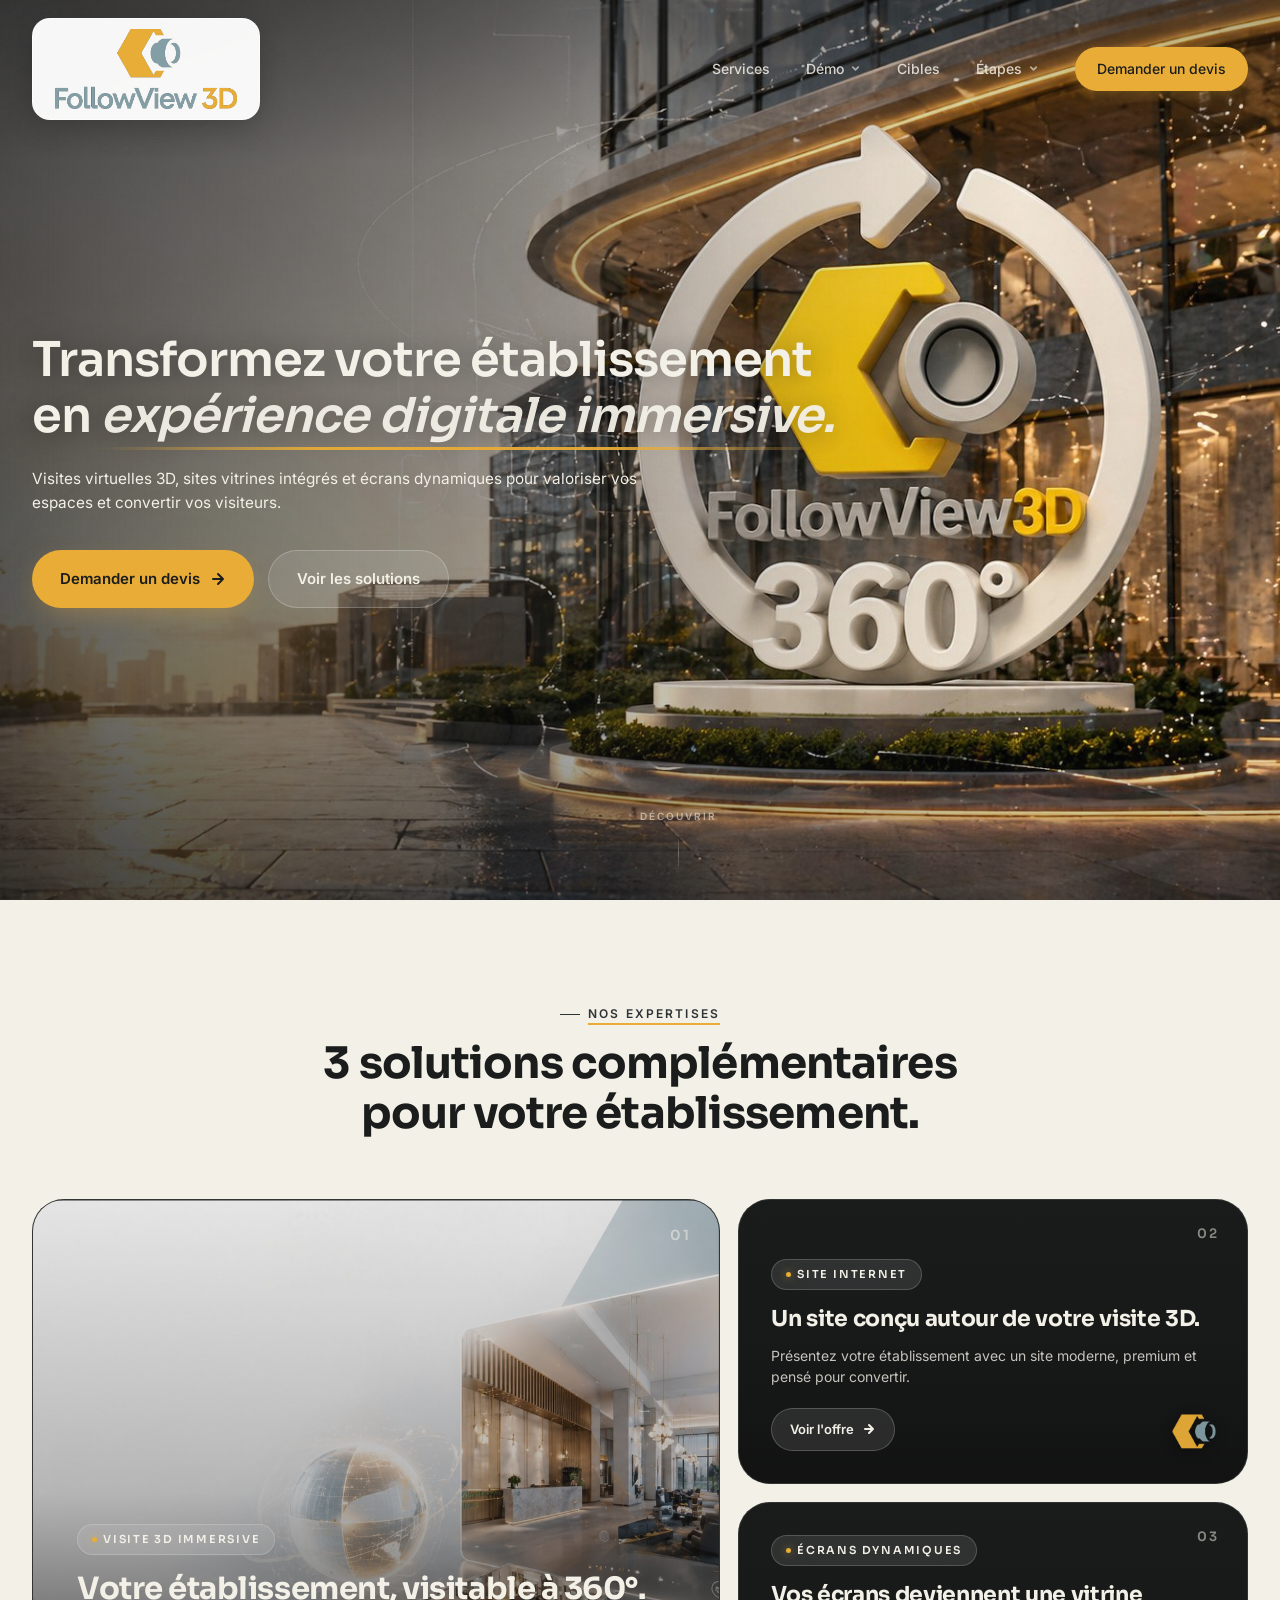
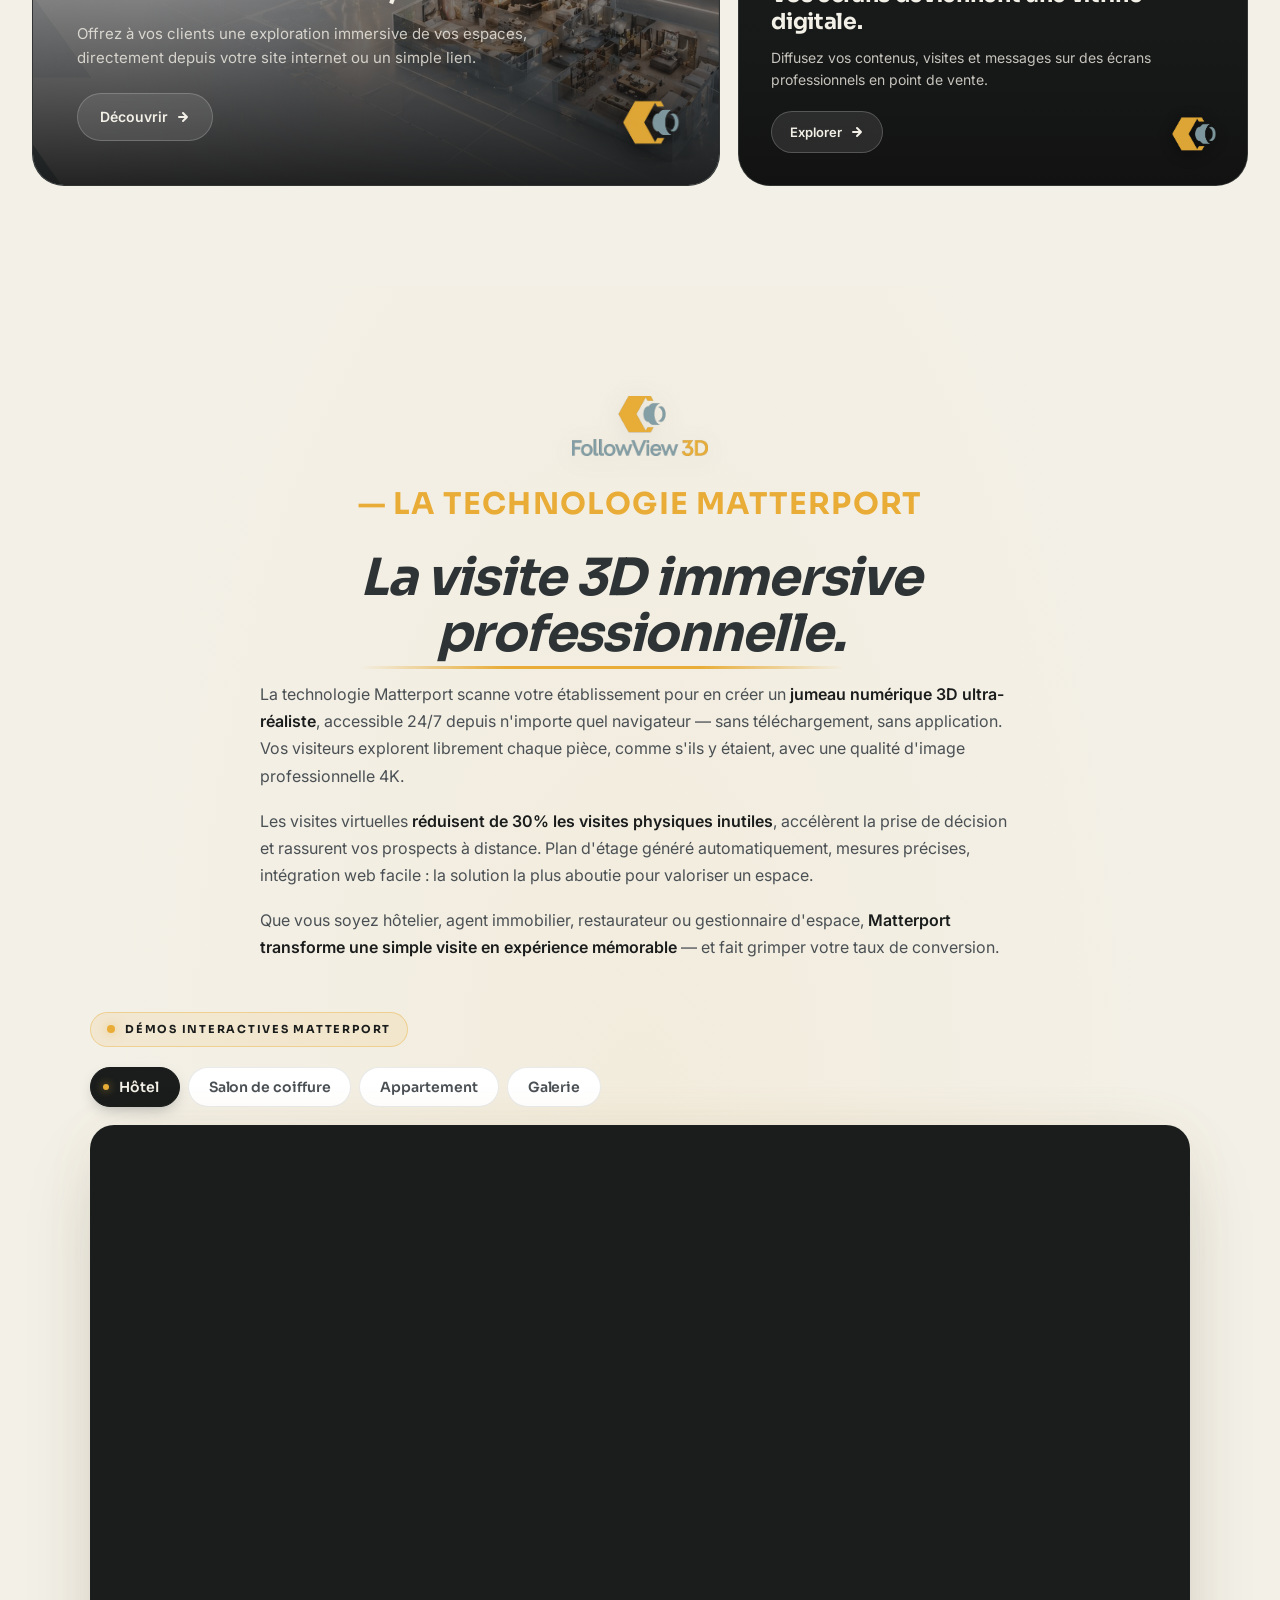
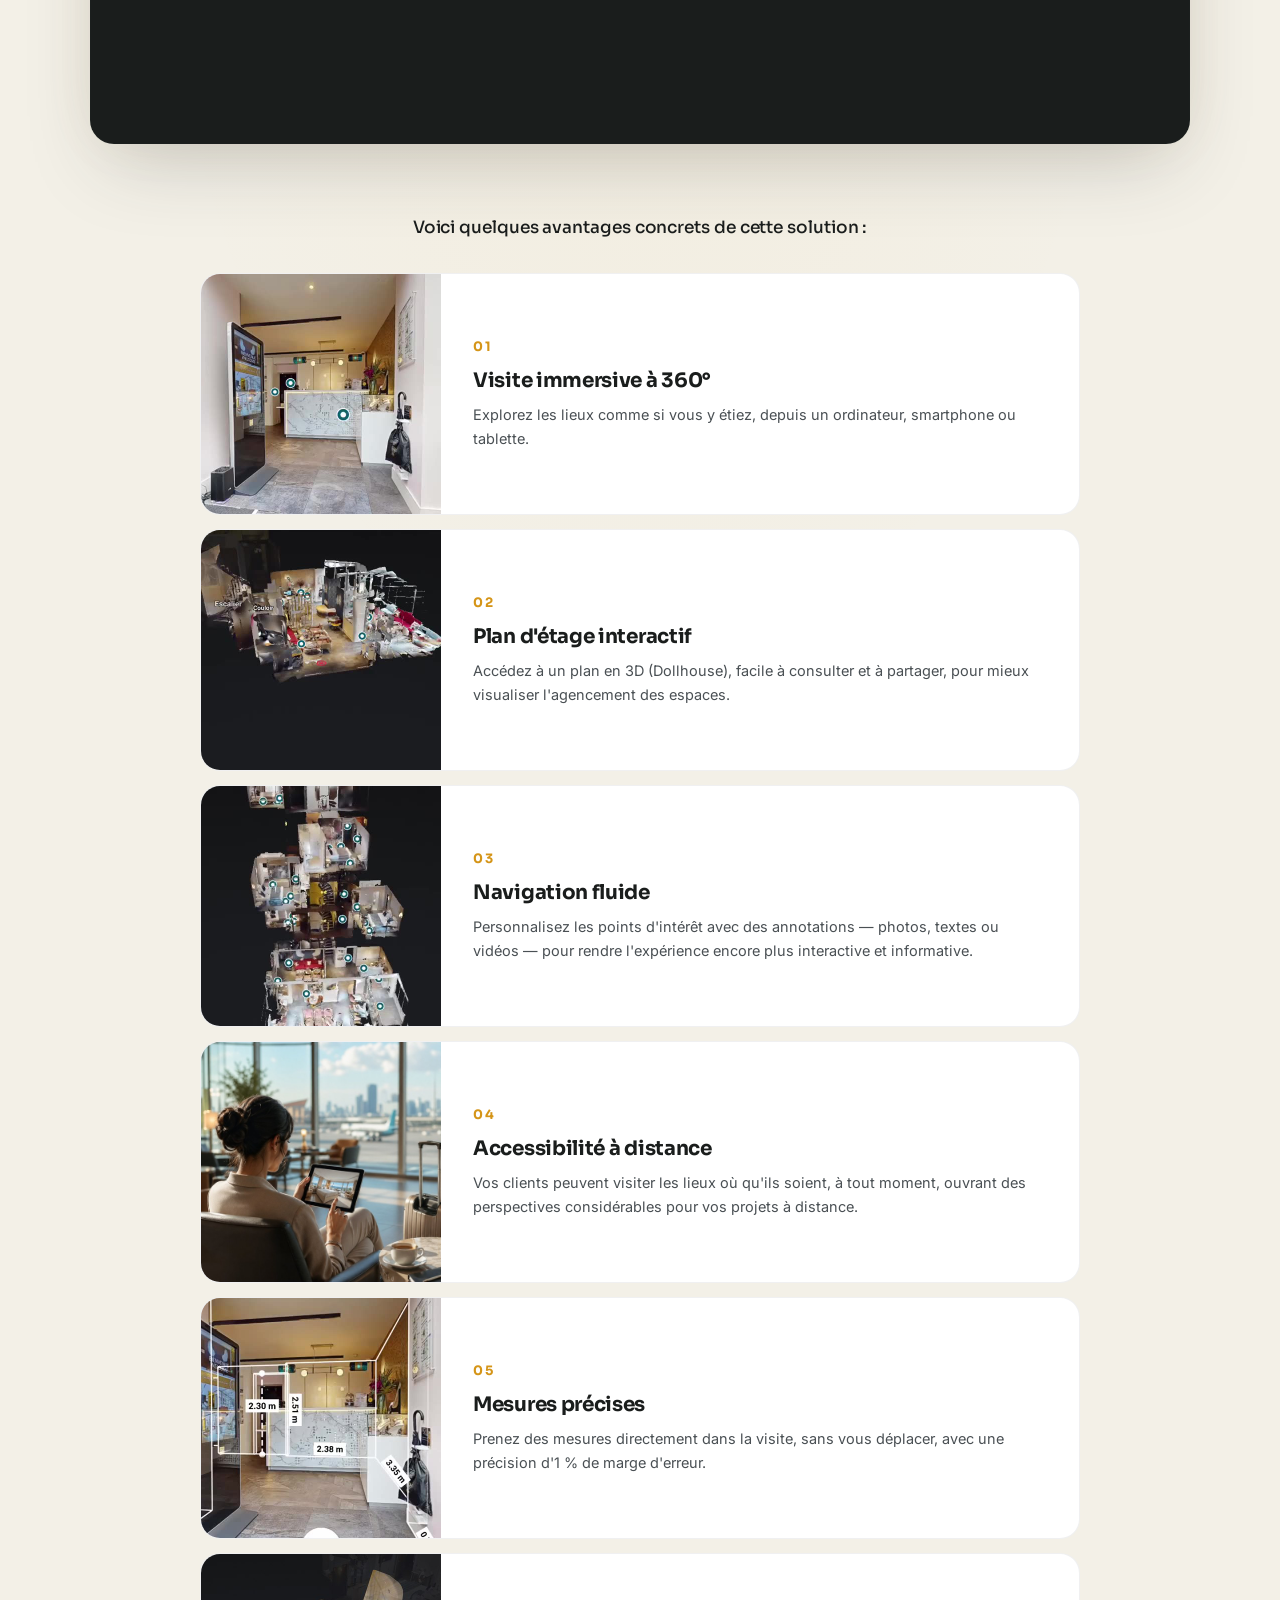
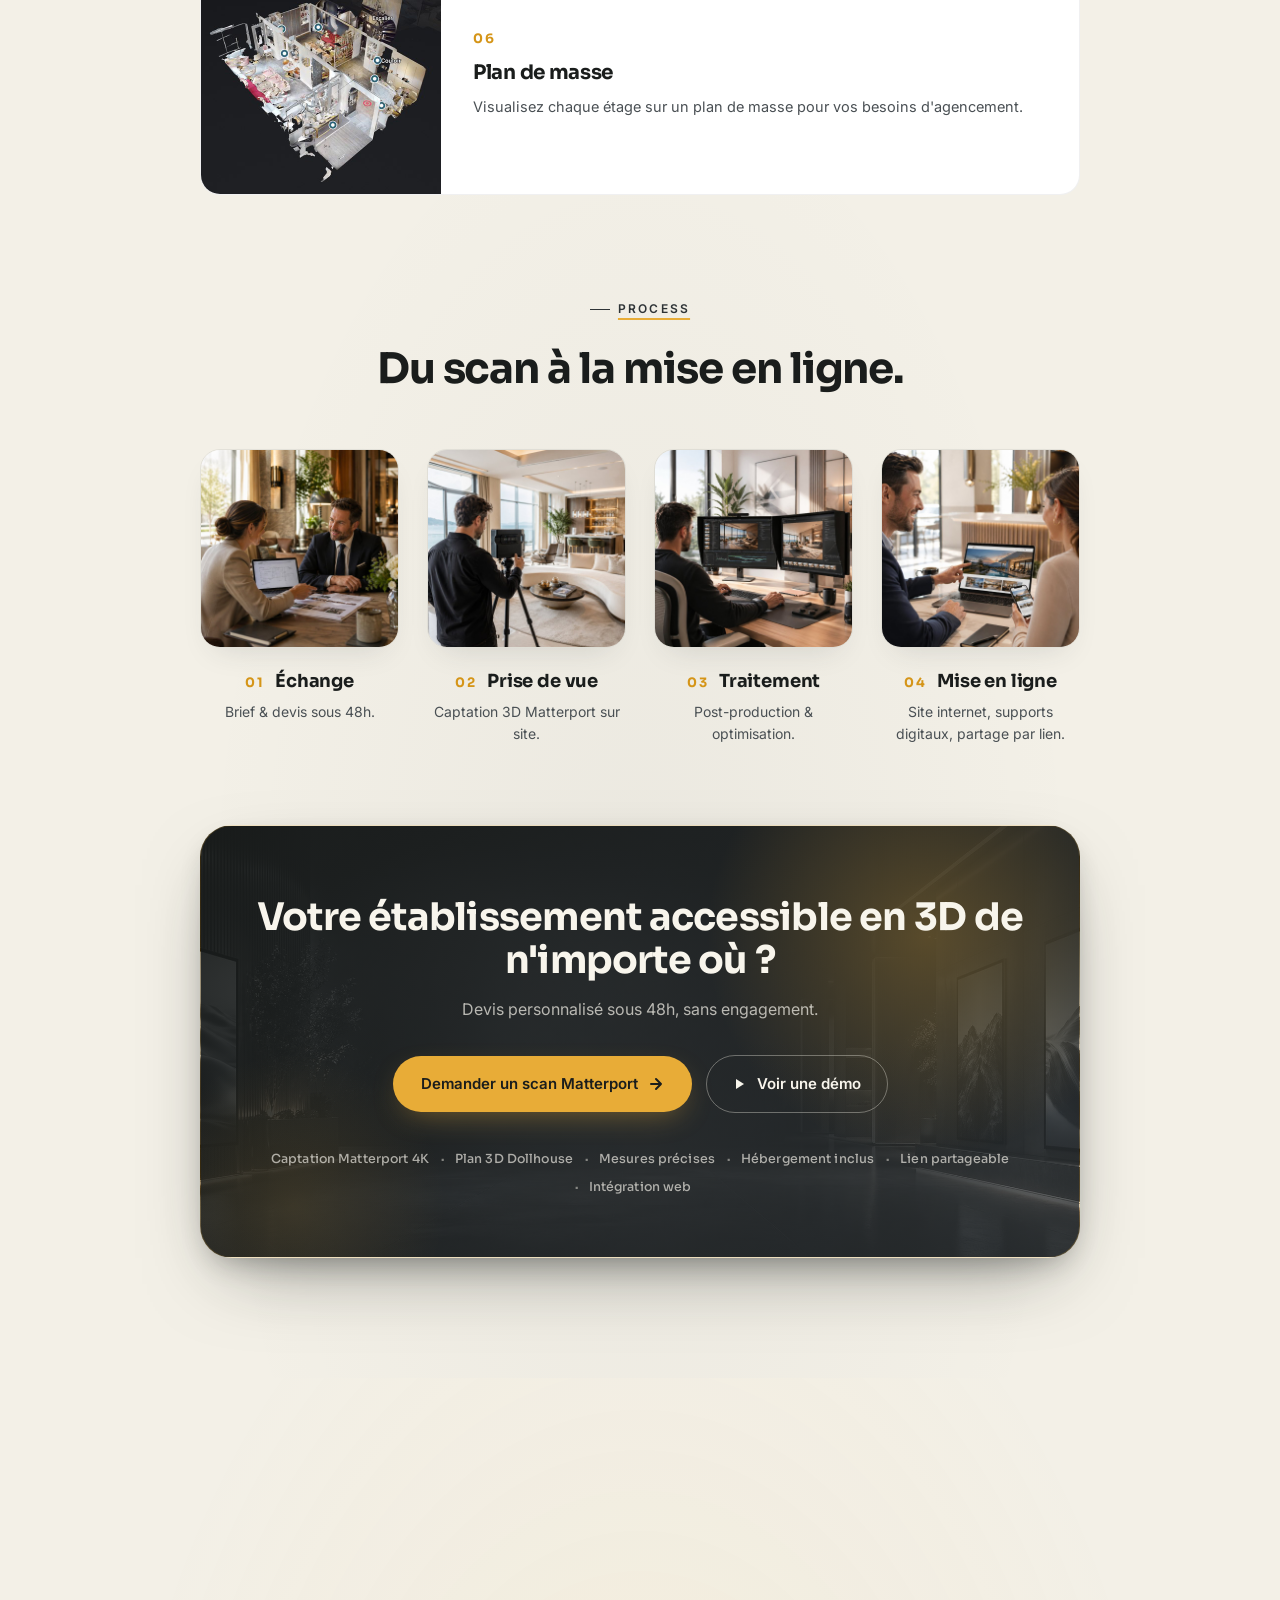
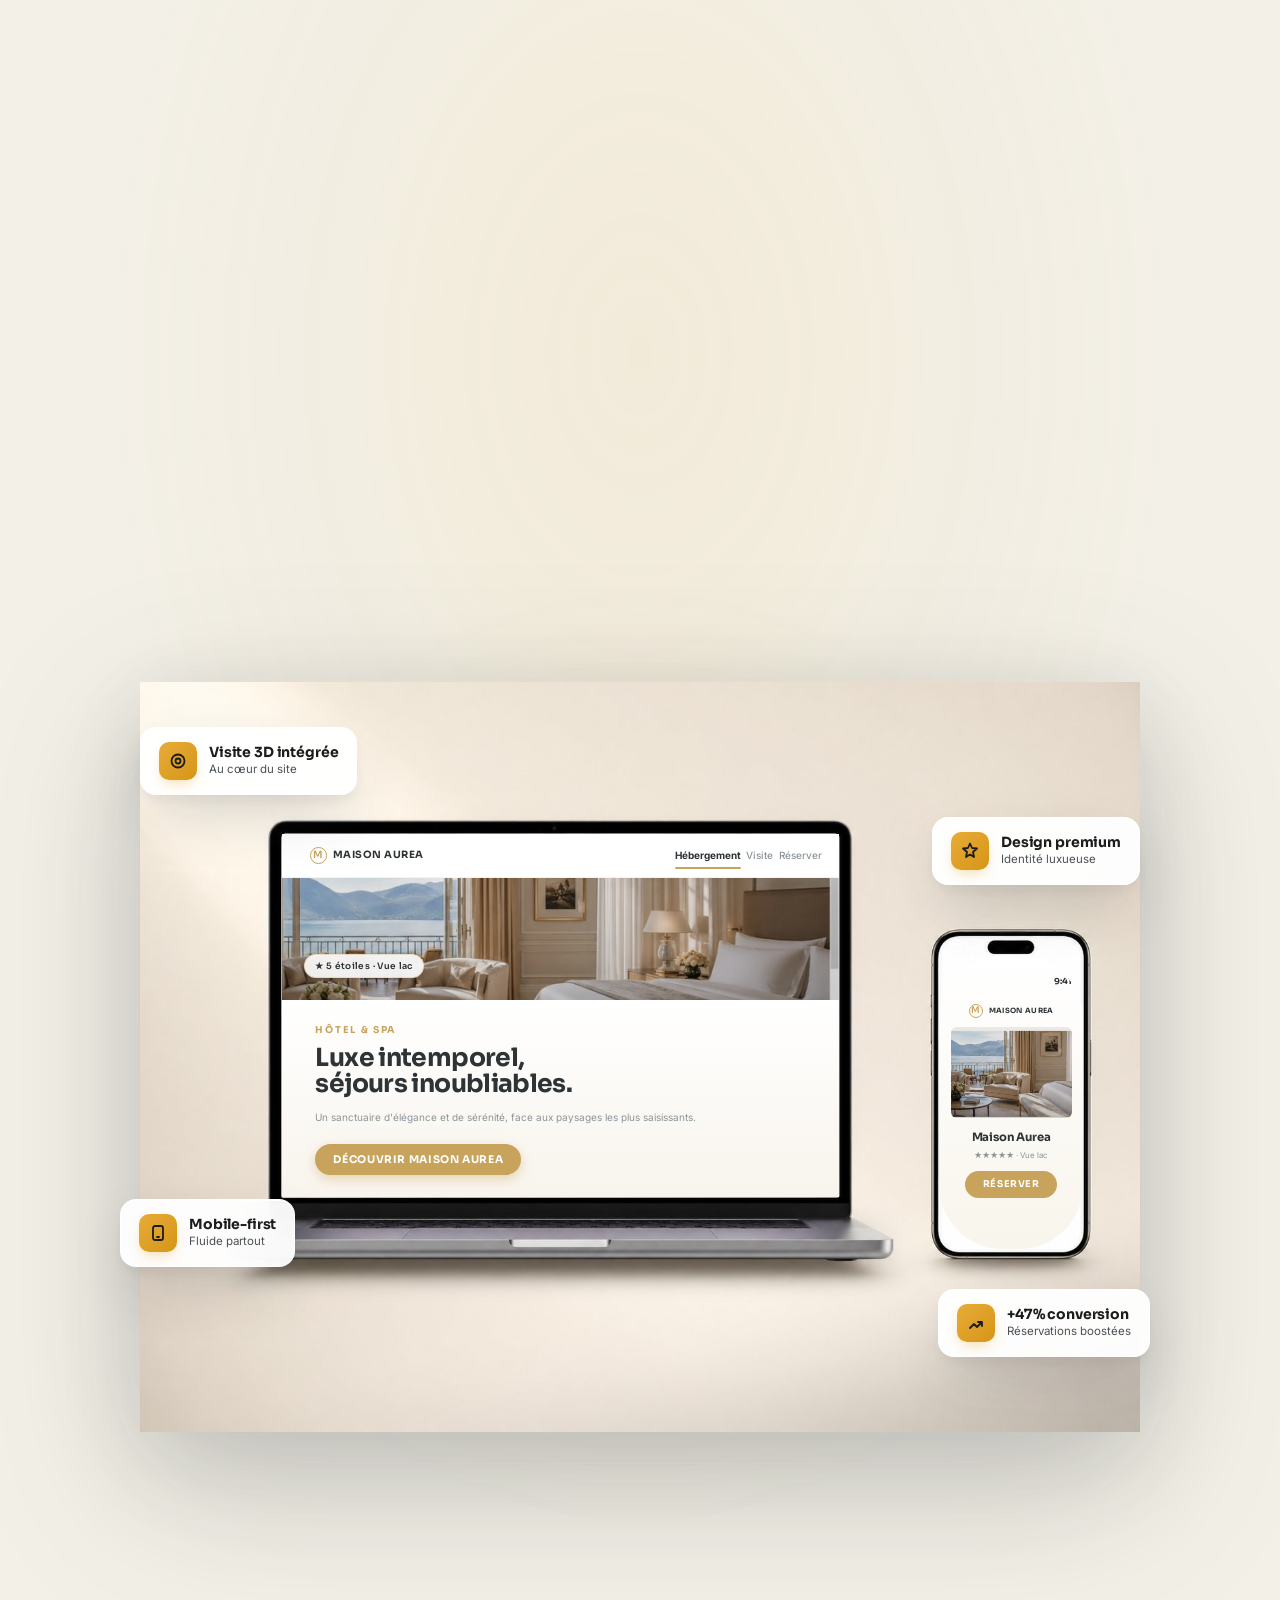
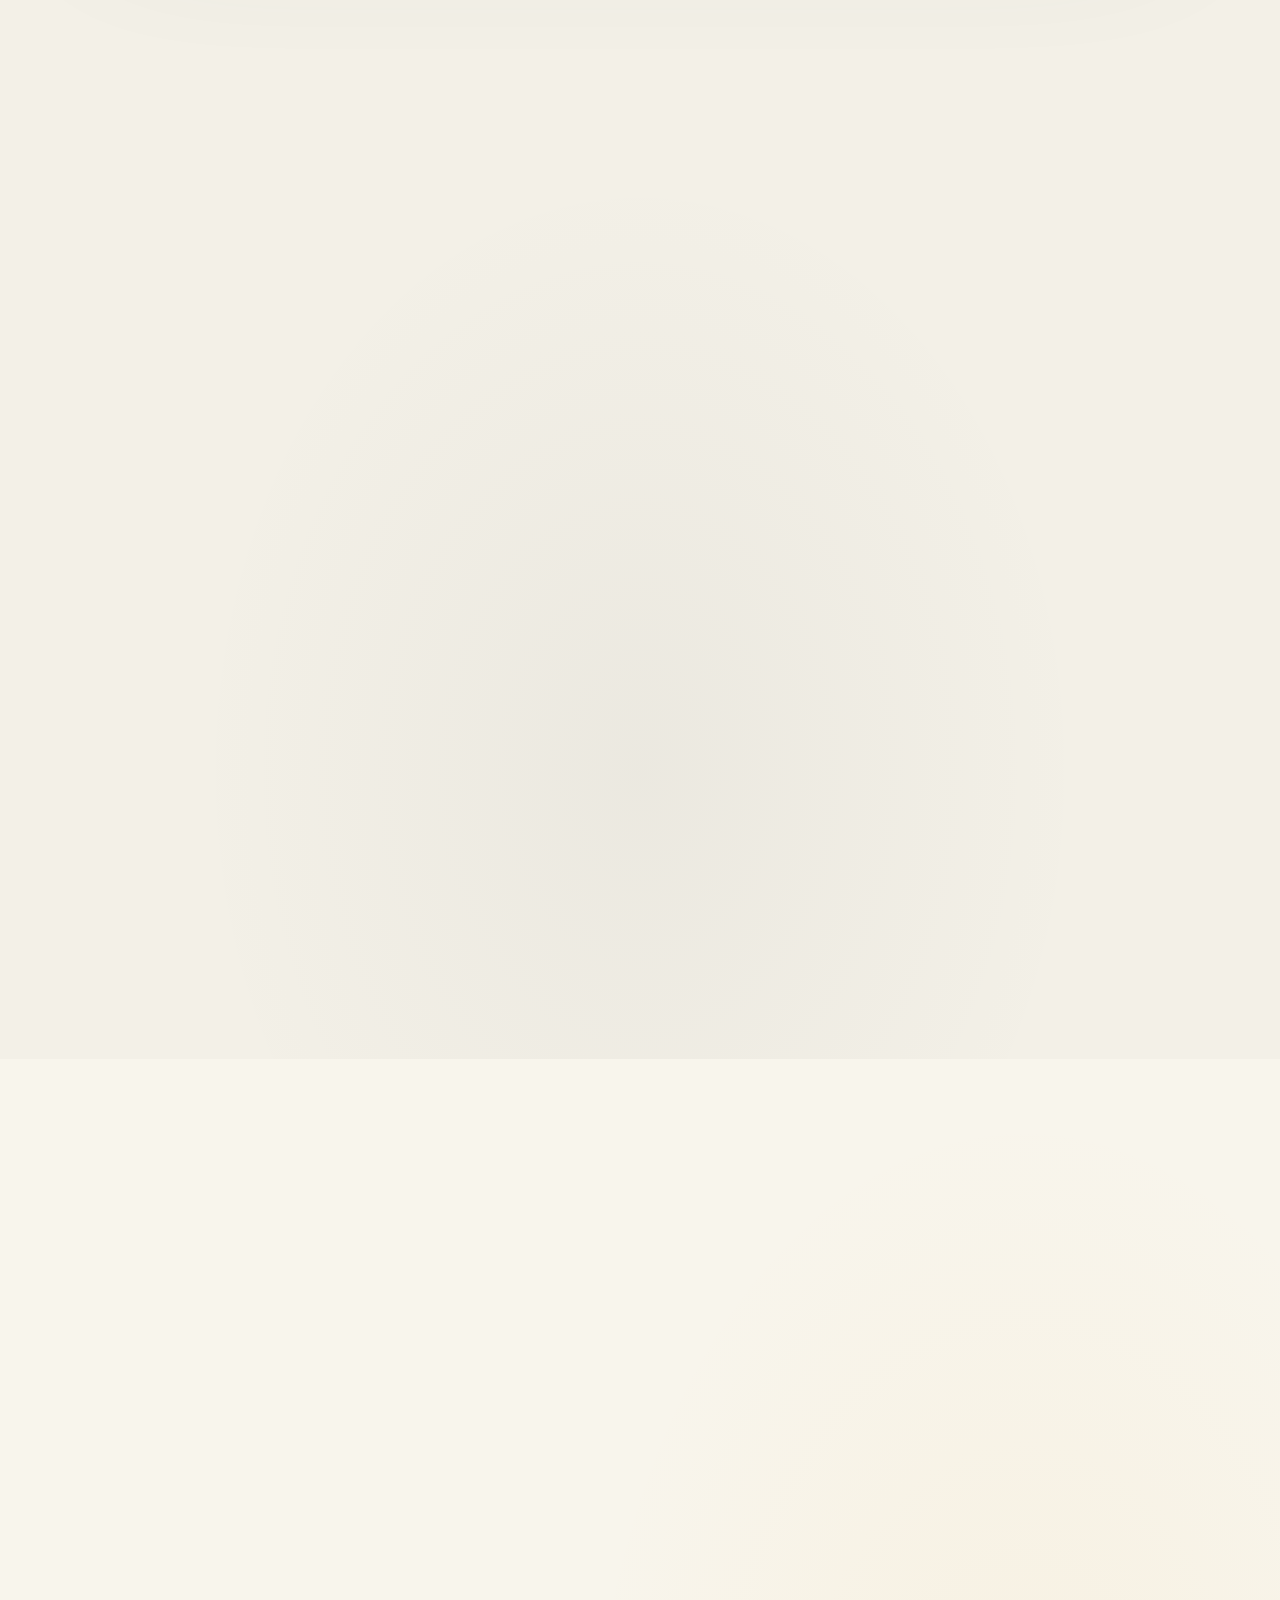
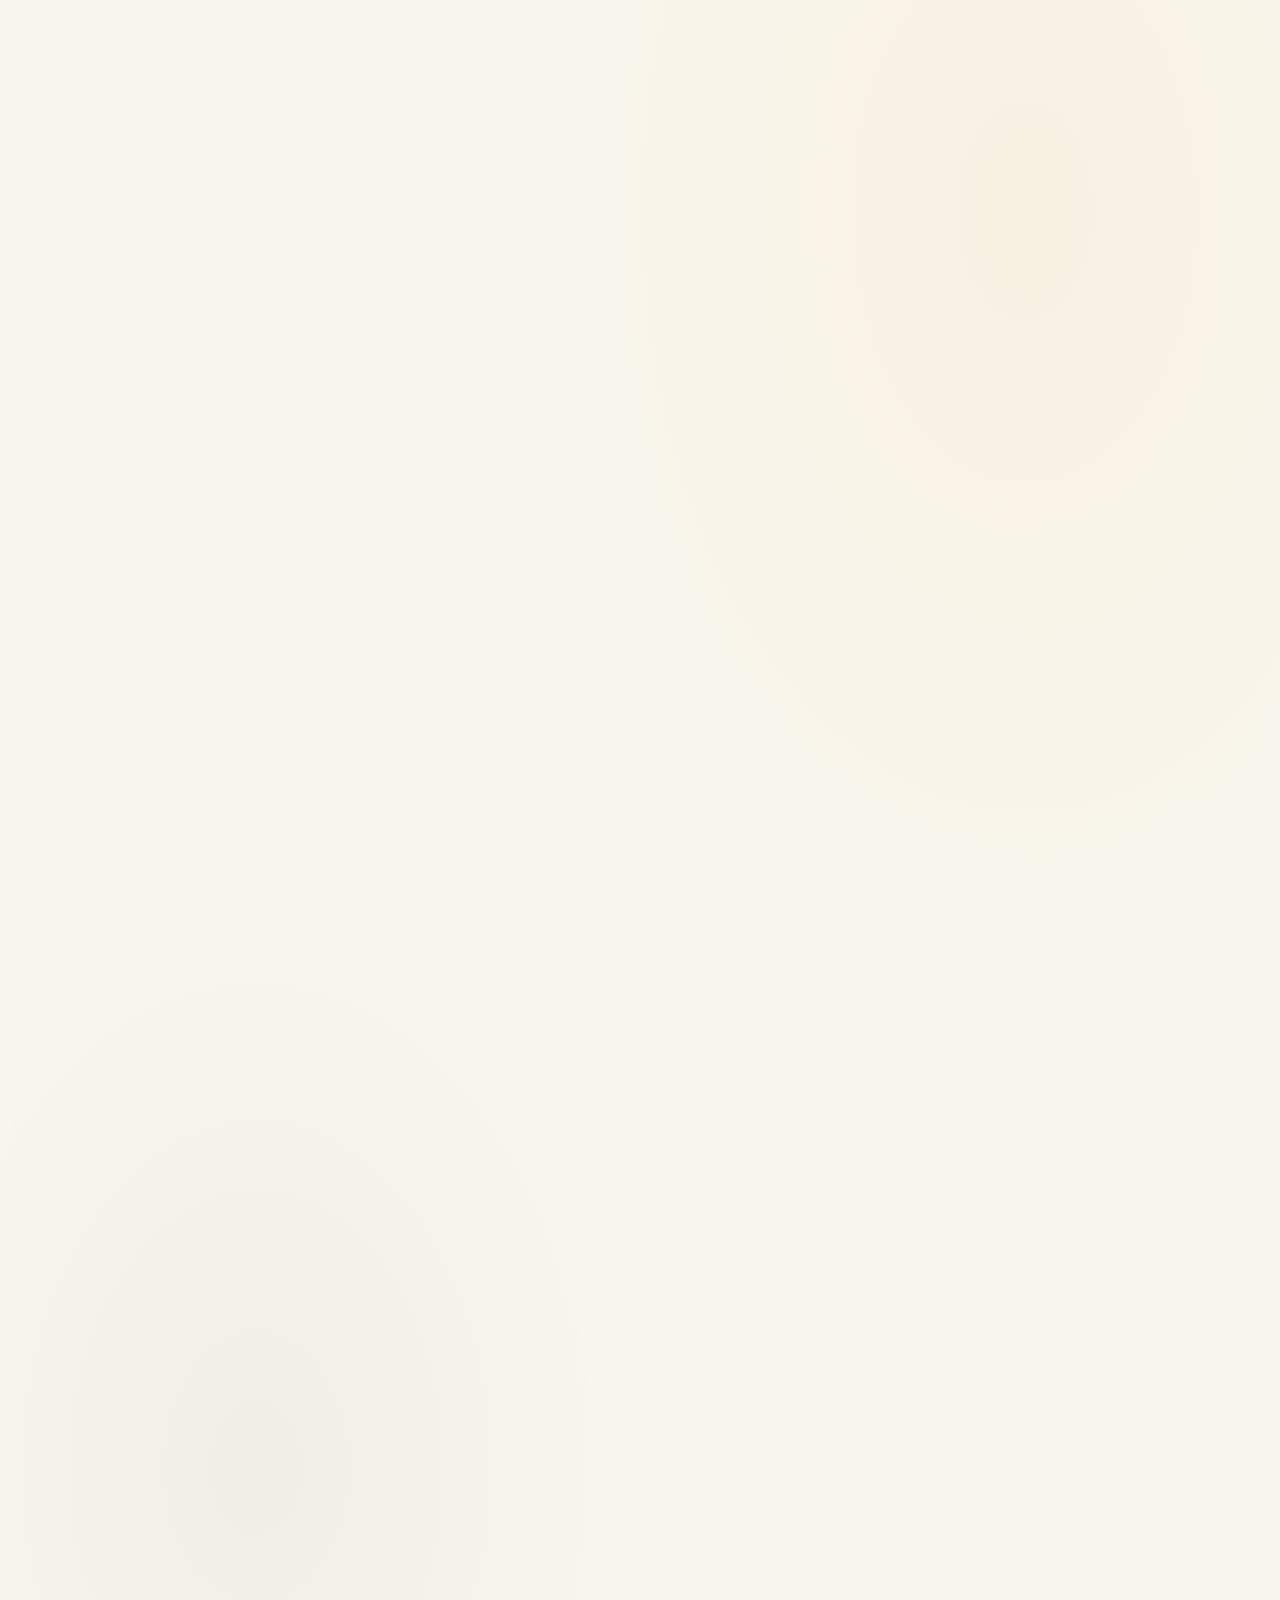
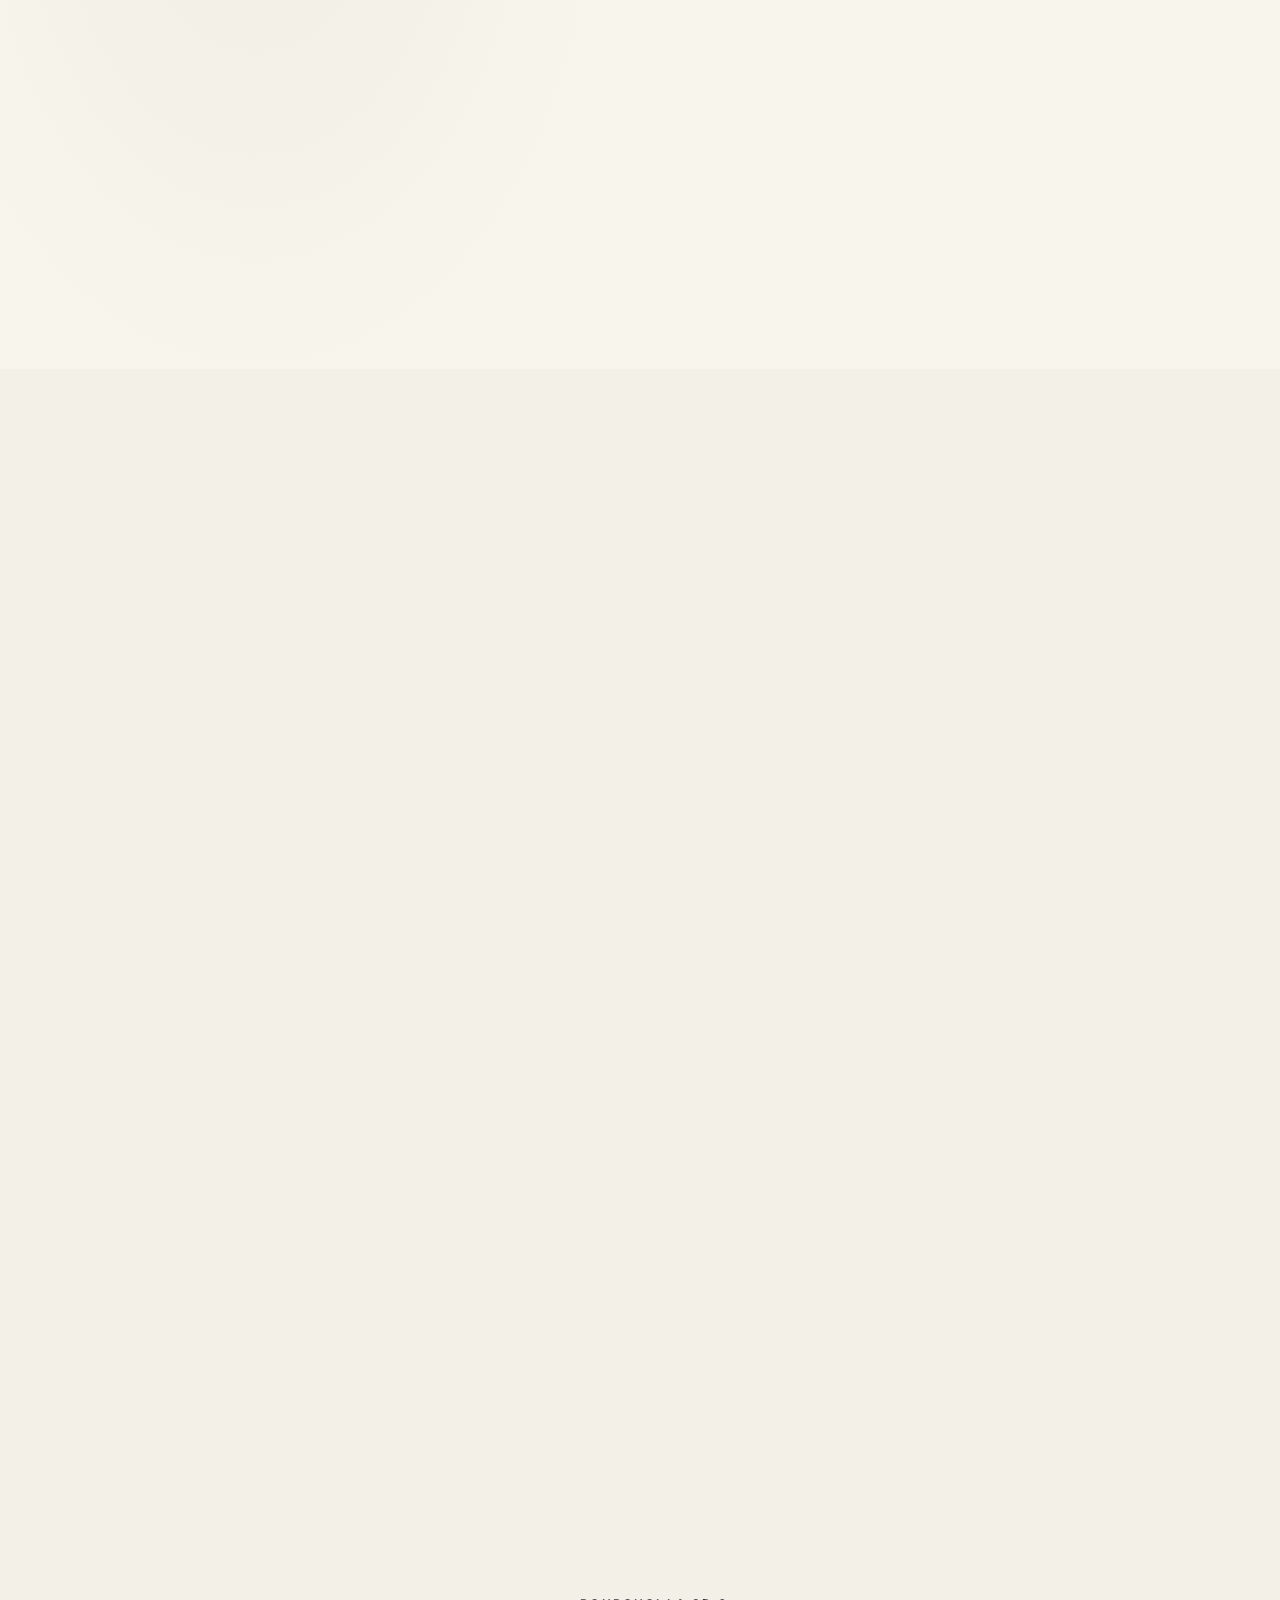
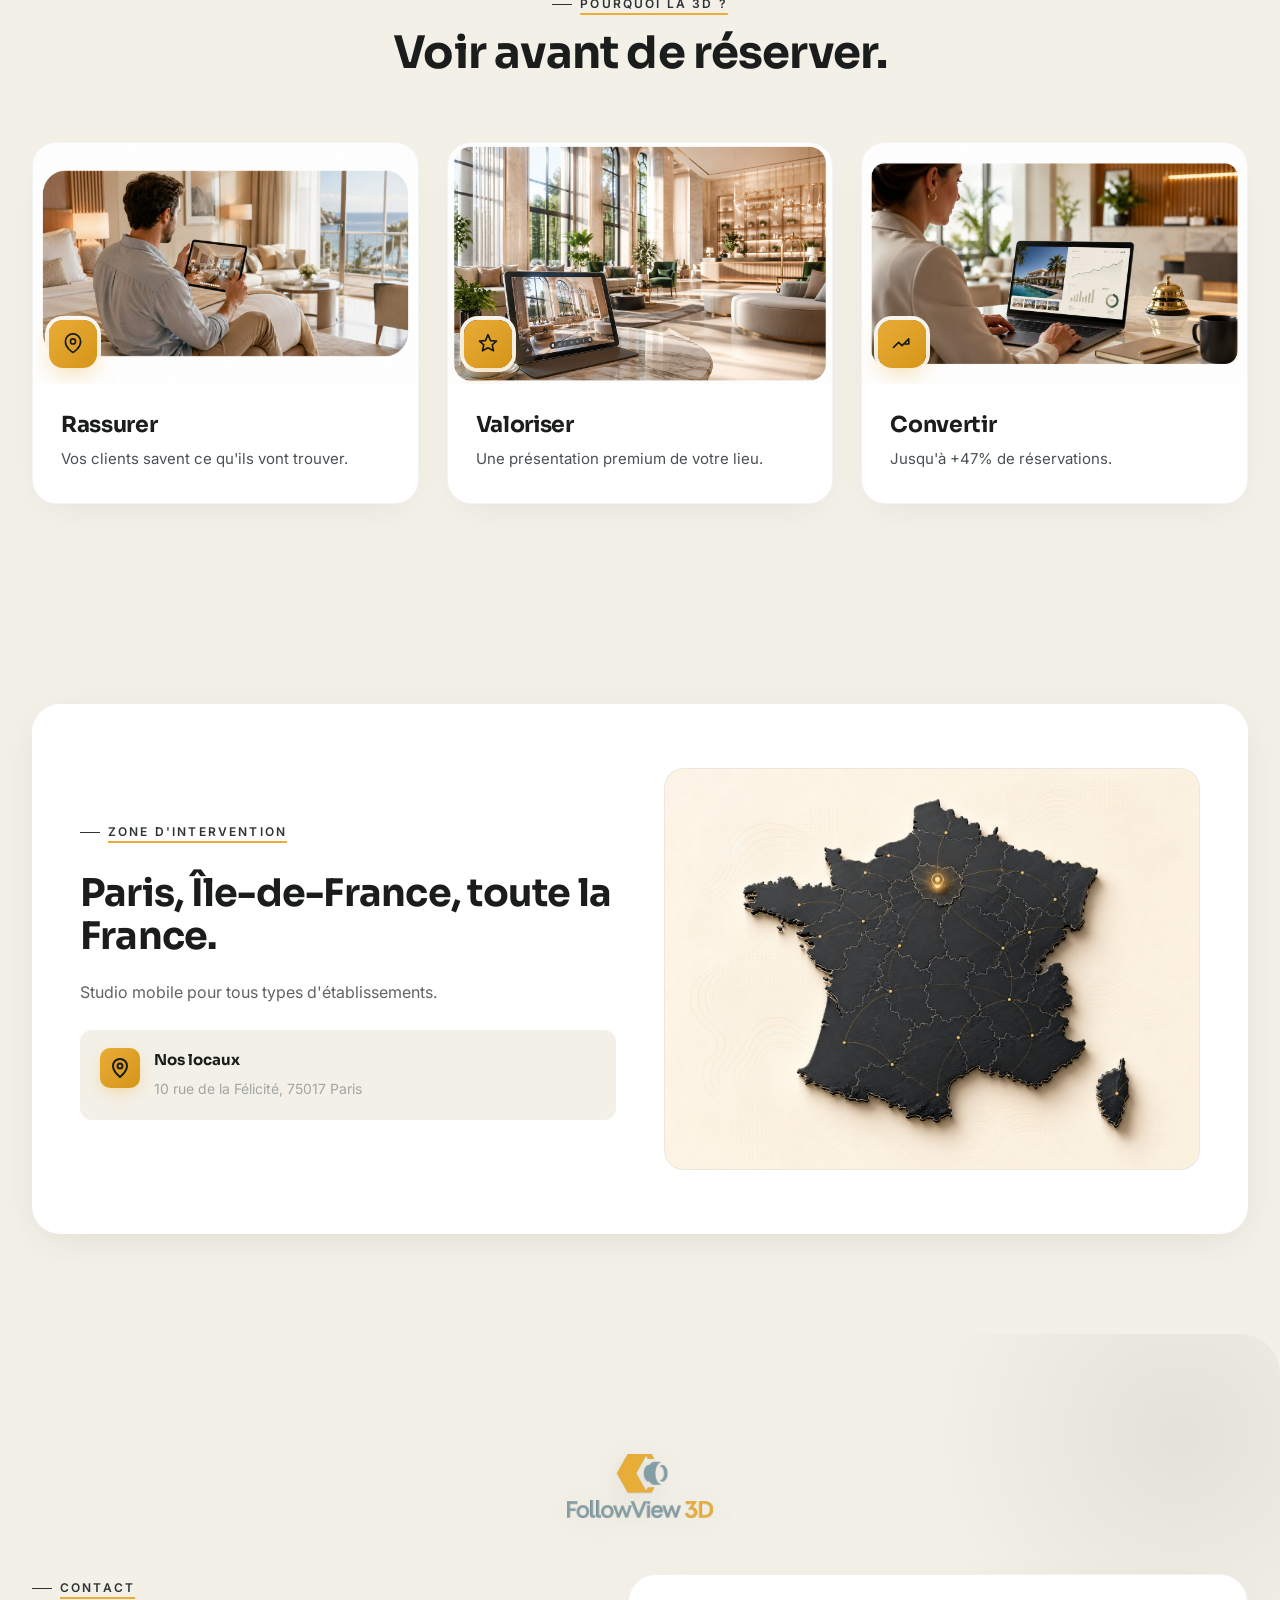
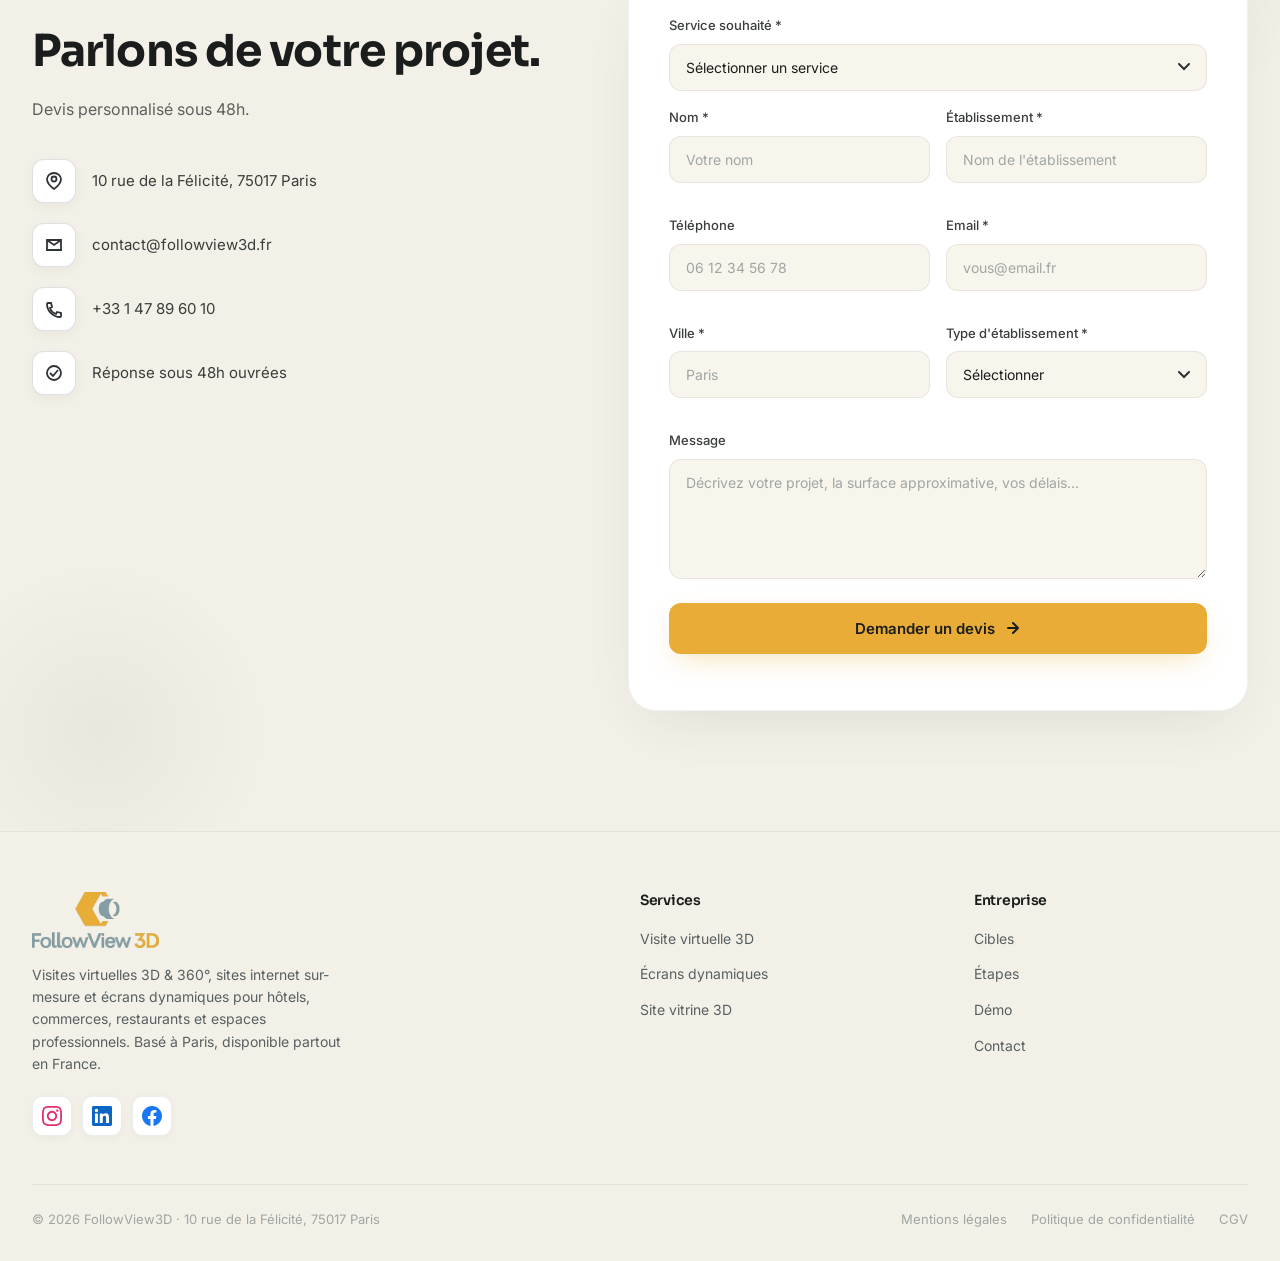
==== commit 6fb02458: "Add files via upload" ====
--- a/index.html
+++ b/index.html
@@ -22,9 +22,11 @@
   --graphite-deep: #1A1D1C;    /* version plus foncée pour les contrastes forts */
   --graphite-soft: #4A5054;    /* version douce pour textes secondaires */
   
-  /* Jaune : RÉSERVÉ aux CTA et hovers uniquement */
-  --yellow: #F3C532;           /* jaune signature du logo */
-  --yellow-deep: #E5B11C;      /* hover du jaune */
+  /* Jaune signature : aligné sur la teinte exacte du logo FollowView3D
+     V79 : passage de #F3C532 (jaune vif citronné) à #E8AC37 (doré chaud du logo)
+     pour cohérence chromatique parfaite entre logo et identité du site */
+  --yellow: #E8AC37;             /* jaune doré exact du logo FollowView3D */
+  --yellow-deep: #D59518;        /* hover : version 17% plus sombre, même chaleur */
   
   /* Gris fonctionnels */
   --metal: #A0A6A4;            /* gris argenté du logo */
@@ -36,7 +38,7 @@
   --shadow-soft: 0 10px 40px -10px rgba(57, 61, 60, 0.12);
   --shadow-medium: 0 20px 60px -20px rgba(57, 61, 60, 0.18);
   --shadow-graphite: 0 10px 30px -10px rgba(46, 51, 54, 0.35);
-  --shadow-yellow: 0 10px 30px -10px rgba(243, 197, 50, 0.45);
+  --shadow-yellow: 0 10px 30px -10px rgba(232, 172, 55, 0.45);
   --radius: 20px;
   --radius-lg: 28px;
   --radius-sm: 12px;
@@ -53,9 +55,10 @@
   overflow-x: hidden;
 }
 
-/* Offset universel pour les ancres (la nav fixe ne masque plus les sections) */
-section[id] {
-  scroll-margin-top: 80px;
+/* Offset universel pour les ancres (la nav fixe ne masque plus les sections ni les divs ancrés) */
+section[id],
+[id] {
+  scroll-margin-top: 100px;
 }
 
 body {
@@ -111,7 +114,8 @@
   padding: 18px 32px;
   max-width: 1280px;
   margin: 0 auto;
-  min-height: 88px;
+  /* V71 : min-height augmenté de 88 → 110px pour accommoder le logo agrandi sur le hero */
+  min-height: 110px;
   transition: min-height 0.3s ease;
 }
 
@@ -180,6 +184,58 @@
   border-radius: 0;
 }
 
+/* ===== Logo complet (V70 : image incluant icône + texte "FollowView 3D" intégré)
+   Ratio image source : 1365×600 (≈ 2.275:1)
+   Le logo a un fond transparent, les éléments sont gris-bleu + jaune.
+   On dimensionne en hauteur, la largeur suit naturellement. ===== */
+.logo-full {
+  /* Annule le gap car il n'y a plus de texte HTML séparé à droite */
+  gap: 0;
+}
+
+.logo-full img {
+  height: 56px;
+  width: auto;
+  display: block;
+  object-fit: contain;
+  transition: height 0.4s ease;
+}
+
+/* Sur le hero (nav non scrolled), le fond est sombre → logo dans un cadre blanc cohérent
+   V71 : taille agrandie pour donner de la présence à l'arrivée sur le hero */
+.nav .logo-full {
+  padding: 10px 22px;
+  border-radius: 18px;
+  background: rgba(255, 255, 255, 0.96);
+  border: 1px solid rgba(255, 255, 255, 0.6);
+  backdrop-filter: blur(14px);
+  -webkit-backdrop-filter: blur(14px);
+  box-shadow: 0 8px 28px rgba(0, 0, 0, 0.20);
+}
+
+.nav .logo-full img {
+  height: 80px;
+}
+
+/* Après scroll, la nav devient claire → on retire le cadre, le logo respire */
+.nav.scrolled .logo-full {
+  padding: 0;
+  background: transparent;
+  border-color: transparent;
+  backdrop-filter: none;
+  -webkit-backdrop-filter: none;
+  box-shadow: none;
+}
+
+.nav.scrolled .logo-full img {
+  height: 44px;
+}
+
+/* Footer : fond sombre/cream selon le thème, pas de cadre blanc */
+.footer-brand .logo-full img {
+  height: 56px;
+}
+
 .nav-links {
   display: flex;
   gap: 36px;
@@ -209,13 +265,13 @@
   font-size: 14px;
   font-weight: 600;
   transition: all 0.3s;
-  box-shadow: 0 4px 14px rgba(243, 197, 50, 0.3);
+  box-shadow: 0 4px 14px rgba(232, 172, 55, 0.3);
 }
 
 .nav-cta:hover {
   background: #FFD250;
   transform: translateY(-1px);
-  box-shadow: 0 8px 20px rgba(243, 197, 50, 0.5);
+  box-shadow: 0 8px 20px rgba(232, 172, 55, 0.5);
 }
 
 .nav.scrolled .nav-cta {
@@ -227,6 +283,172 @@
 .nav.scrolled .nav-cta:hover {
   background: var(--yellow);
   color: var(--graphite-deep) !important;
+}
+
+/* ===== V88 : Dropdown menu nav (Démo + Étapes)
+   Au hover/focus, le panneau s'ouvre pour proposer 3 options de navigation
+   correspondant aux 3 grandes sections du site ===== */
+.nav-dropdown {
+  position: relative;
+  display: inline-block;
+}
+
+.nav-dropdown-trigger {
+  display: inline-flex;
+  align-items: center;
+  gap: 6px;
+  background: none;
+  border: none;
+  padding: 0;
+  font-family: inherit;
+  font-size: 14px;
+  font-weight: 500;
+  color: rgba(243, 240, 231, 0.85);
+  cursor: pointer;
+  transition: color 0.3s;
+}
+
+.nav-dropdown-trigger svg {
+  transition: transform 0.3s ease;
+  opacity: 0.7;
+}
+
+.nav-dropdown-trigger:hover,
+.nav-dropdown[data-open="true"] .nav-dropdown-trigger {
+  color: var(--yellow);
+}
+
+.nav-dropdown[data-open="true"] .nav-dropdown-trigger svg {
+  transform: rotate(180deg);
+}
+
+.nav.scrolled .nav-dropdown-trigger {
+  color: var(--dark);
+}
+
+.nav.scrolled .nav-dropdown-trigger:hover,
+.nav.scrolled .nav-dropdown[data-open="true"] .nav-dropdown-trigger {
+  color: var(--graphite);
+}
+
+/* Panneau du dropdown */
+.nav-dropdown-menu {
+  position: absolute;
+  top: calc(100% + 14px);
+  left: 50%;
+  transform: translateX(-50%) translateY(-8px);
+  min-width: 280px;
+  padding: 10px;
+  background: rgba(255, 255, 255, 0.98);
+  backdrop-filter: blur(18px);
+  -webkit-backdrop-filter: blur(18px);
+  border: 1px solid rgba(46, 51, 54, 0.08);
+  border-radius: 16px;
+  box-shadow: 0 24px 60px -20px rgba(26, 29, 28, 0.35), 0 8px 20px -8px rgba(26, 29, 28, 0.15);
+  opacity: 0;
+  visibility: hidden;
+  pointer-events: none;
+  transition: opacity 0.25s ease, transform 0.25s cubic-bezier(0.16, 1, 0.3, 1), visibility 0.25s;
+  z-index: 110;
+}
+
+/* Petit triangle pointeur en haut du dropdown vers le bouton */
+.nav-dropdown-menu::before {
+  content: '';
+  position: absolute;
+  top: -6px;
+  left: 50%;
+  transform: translateX(-50%) rotate(45deg);
+  width: 12px;
+  height: 12px;
+  background: rgba(255, 255, 255, 0.98);
+  border-top: 1px solid rgba(46, 51, 54, 0.08);
+  border-left: 1px solid rgba(46, 51, 54, 0.08);
+}
+
+/* Zone tampon invisible pour éviter que le hover ne soit cassé entre le bouton et le menu */
+.nav-dropdown::after {
+  content: '';
+  position: absolute;
+  top: 100%;
+  left: 0;
+  right: 0;
+  height: 14px;
+  pointer-events: none;
+}
+
+.nav-dropdown:hover::after,
+.nav-dropdown[data-open="true"]::after {
+  pointer-events: auto;
+}
+
+/* Affichage du menu : au hover du conteneur (desktop) ou via état data-open (mobile) */
+.nav-dropdown:hover .nav-dropdown-menu,
+.nav-dropdown:focus-within .nav-dropdown-menu,
+.nav-dropdown[data-open="true"] .nav-dropdown-menu {
+  opacity: 1;
+  visibility: visible;
+  pointer-events: auto;
+  transform: translateX(-50%) translateY(0);
+}
+
+/* Items du menu */
+.nav-dropdown-menu a {
+  display: grid;
+  grid-template-columns: auto 1fr;
+  grid-template-rows: auto auto;
+  column-gap: 14px;
+  row-gap: 2px;
+  padding: 12px 14px;
+  border-radius: 10px;
+  text-decoration: none;
+  color: var(--graphite-deep) !important;
+  transition: background 0.2s ease;
+}
+
+.nav-dropdown-menu a + a {
+  margin-top: 2px;
+}
+
+.nav-dropdown-menu a:hover {
+  background: rgba(232, 172, 55, 0.10);
+  color: var(--graphite-deep) !important;
+}
+
+.nav-dropdown-num {
+  grid-row: 1 / 3;
+  align-self: center;
+  font-family: 'Sora', sans-serif;
+  font-size: 12px;
+  font-weight: 700;
+  letter-spacing: 0.12em;
+  /* V92 : fond jaune signature plein + texte graphite-deep pour contraste optimal
+     (cohérent avec les autres badges jaunes du site : .value-icon, .zone-info-icon, .float-card-icon) */
+  color: var(--graphite-deep);
+  width: 32px;
+  height: 32px;
+  display: inline-flex;
+  align-items: center;
+  justify-content: center;
+  border-radius: 8px;
+  background: linear-gradient(135deg, var(--yellow) 0%, var(--yellow-deep) 100%);
+  box-shadow: 0 4px 10px -3px rgba(232, 172, 55, 0.45);
+}
+
+.nav-dropdown-label {
+  font-family: 'Sora', sans-serif;
+  font-size: 14px;
+  font-weight: 600;
+  color: var(--graphite-deep);
+  letter-spacing: -0.005em;
+}
+
+.nav-dropdown-desc {
+  font-family: 'Inter', sans-serif;
+  font-size: 12.5px;
+  font-weight: 400;
+  color: var(--graphite-soft);
+  line-height: 1.3;
 }
 
 .menu-toggle {
@@ -254,7 +476,7 @@
 /* ===== HERO PRINCIPAL COMPACT ===== */
 .hero-main {
   position: relative;
-  min-height: 72vh;
+  min-height: 100vh;
   width: 100%;
   overflow: hidden;
   display: flex;
@@ -322,7 +544,7 @@
   left: -10%;
   width: 50%;
   height: 70%;
-  background: radial-gradient(circle, rgba(244, 194, 31, 0.08) 0%, transparent 60%);
+  background: radial-gradient(circle, rgba(232, 172, 55, 0.08) 0%, transparent 60%);
   pointer-events: none;
   filter: blur(60px);
   z-index: -1;
@@ -378,16 +600,16 @@
   height: 6px;
   border-radius: 50%;
   background: var(--yellow);
-  box-shadow: 0 0 10px rgba(244, 194, 31, 0.7);
+  box-shadow: 0 0 10px rgba(232, 172, 55, 0.7);
 }
 
 .hero-main h1 {
-  font-size: clamp(38px, 5.5vw, 72px);
-  font-weight: 800;
-  line-height: 1.04;
-  letter-spacing: -0.025em;
+  font-size: clamp(28px, 3.8vw, 48px);
+  font-weight: 600;
+  line-height: 1.18;
+  letter-spacing: -0.02em;
   color: var(--cream);
-  margin-bottom: 24px;
+  margin-bottom: 22px;
   opacity: 0;
   animation: heroFadeUp 1s cubic-bezier(0.16, 1, 0.3, 1) 0.4s forwards;
   text-shadow: 0 2px 30px rgba(0, 0, 0, 0.4);
@@ -396,8 +618,8 @@
 .hero-main h1 .accent {
   color: var(--cream);
   font-style: italic;
-  font-weight: 800;
-  opacity: 0.92;
+  font-weight: 600;
+  opacity: 0.95;
   position: relative;
 }
 
@@ -469,7 +691,7 @@
 .btn-primary:hover {
   background: #FFD250;
   transform: translateY(-2px);
-  box-shadow: 0 18px 40px -10px rgba(244, 194, 31, 0.7);
+  box-shadow: 0 18px 40px -10px rgba(232, 172, 55, 0.7);
 }
 
 .btn-secondary {
@@ -593,13 +815,15 @@
 }
 
 .expertise-secondary {
+  /* V78 : restauration de la hauteur originale (280px) — le logo est désormais en bas-droite
+     donc plus besoin de réserver de l'espace en haut comme on faisait en V74 */
   min-height: 280px;
 }
 
 .expertise-card:hover {
   transform: translateY(-4px);
   box-shadow: 0 30px 60px -20px rgba(17, 17, 17, 0.5);
-  border-color: rgba(244, 194, 31, 0.35);
+  border-color: rgba(232, 172, 55, 0.35);
 }
 
 /* Média de fond (vidéo + fallback image) */
@@ -663,6 +887,33 @@
 
 .expertise-featured .expertise-index {
   font-size: 14px;
+}
+
+/* Logo FollowView3D dans l'angle des cartes (V78 : déplacé en bas-droite, icône seule sans texte
+   Auparavant en haut-gauche avec logo complet — texte du logo enlevé pour ne pas faire doublon
+   avec le badge de la carte et avec le titre déjà très présents) */
+.expertise-logo {
+  position: absolute;
+  /* V81 : bottom augmenté de 22 → 32px pour s'assurer que le logo soit entièrement
+     visible et ne soit pas tronqué par l'overflow:hidden de .expertise-card
+     (qui sert au clip de la vidéo de fond avec border-radius) */
+  bottom: 32px;
+  right: 28px;
+  z-index: 3;
+  width: 50px;
+  height: auto;
+  display: block;
+  pointer-events: none;
+  /* Drop-shadow renforcé : l'icône doit ressortir sur les zones sombres en bas de carte */
+  filter: drop-shadow(0 3px 8px rgba(0, 0, 0, 0.45));
+  opacity: 0.95;
+}
+
+/* Carte featured (la grande à gauche) : icône un peu plus grande pour la hiérarchie visuelle */
+.expertise-featured .expertise-logo {
+  bottom: 38px;
+  right: 36px;
+  width: 64px;
 }
 
 /* Contenu de la carte (badge + titre + texte + CTA) */
@@ -703,7 +954,7 @@
   height: 5px;
   border-radius: 50%;
   background: var(--yellow);
-  box-shadow: 0 0 8px rgba(244, 194, 31, 0.7);
+  box-shadow: 0 0 8px rgba(232, 172, 55, 0.7);
 }
 
 .expertise-content h3 {
@@ -807,6 +1058,46 @@
   background: var(--graphite);
 }
 
+/* Modifier --hero : eyebrow agrandi en titre principal de section, en jaune */
+/* Appliqué uniquement aux 3 sections produits (Matterport / Site internet / Écrans dynamiques) */
+.section-eyebrow--hero {
+  font-size: clamp(20px, 2.4vw, 30px);
+  font-weight: 700;
+  letter-spacing: 0.04em;
+  color: var(--yellow);
+  margin-bottom: 22px;
+  padding-left: 0;
+}
+
+.section-eyebrow--hero::before {
+  display: none;  /* on retire le tiret avant : le mot devient son propre visuel fort */
+}
+
+/* V77 / V85 : eyebrows soulignés en jaune signature (touche identitaire FollowView3D)
+   Modificateurs :
+     --question : eyebrows interrogatifs ("Pour qui ?", "Pourquoi la 3D ?")
+     --underlined : autres eyebrows soulignés (Nos expertises, Process, Notre méthode,
+                    Les étapes, Zone d'intervention, Contact)
+   Note : les eyebrows --hero (grands titres MATTERPORT/SITE INTERNET/ÉCRANS DYNAMIQUES)
+   restent SANS soulignement car ils sont déjà très visuels par leur taille */
+.section-eyebrow--question,
+.section-eyebrow--underlined {
+  text-decoration: underline;
+  text-decoration-color: var(--yellow);
+  text-decoration-thickness: 2px;
+  text-underline-offset: 5px;
+}
+
+/* Cas spécifique : matterport-eyebrow a son propre style de base, on l'override avec --hero */
+.matterport-eyebrow.section-eyebrow--hero {
+  font-size: clamp(20px, 2.4vw, 30px);
+  font-weight: 700;
+  letter-spacing: 0.04em;
+  color: var(--yellow);
+  text-transform: uppercase;
+  margin-bottom: 22px;
+}
+
 .section h2 {
   font-size: clamp(30px, 3.5vw, 46px);
   margin-bottom: 18px;
@@ -828,13 +1119,14 @@
 
 .value-card {
   background: var(--white);
-  border-radius: var(--radius-lg);
-  padding: 40px 32px;
-  box-shadow: var(--shadow-soft);
-  transition: all 0.4s ease;
+  border-radius: 24px;
+  overflow: hidden;
+  box-shadow: 0 14px 40px -20px rgba(46, 51, 54, 0.12);
+  transition: transform 0.4s cubic-bezier(0.16, 1, 0.3, 1), box-shadow 0.4s cubic-bezier(0.16, 1, 0.3, 1);
   position: relative;
-  overflow: hidden;
-  border: 1px solid rgba(160, 166, 164, 0.08);
+  border: 1px solid rgba(46, 51, 54, 0.06);
+  display: flex;
+  flex-direction: column;
 }
 
 .value-card::before {
@@ -842,152 +1134,305 @@
   position: absolute;
   top: 0; left: 0; right: 0;
   height: 3px;
-  background: var(--graphite);
+  background: var(--yellow);
   transform: scaleX(0);
   transform-origin: left;
-  transition: transform 0.5s ease;
+  transition: transform 0.5s cubic-bezier(0.16, 1, 0.3, 1);
+  z-index: 3;
 }
 
 .value-card:hover {
   transform: translateY(-6px);
-  box-shadow: var(--shadow-medium);
+  box-shadow: 0 24px 50px -22px rgba(46, 51, 54, 0.22);
 }
 
 .value-card:hover::before { transform: scaleX(1); }
 
+/* Image hero en haut de la carte */
+.value-img {
+  position: relative;
+  width: 100%;
+  aspect-ratio: 16 / 10;
+  overflow: hidden;
+  background: var(--cream);
+}
+
+.value-img img {
+  width: 100%;
+  height: 100%;
+  object-fit: cover;
+  display: block;
+  transition: transform 0.6s cubic-bezier(0.16, 1, 0.3, 1);
+}
+
+.value-card:hover .value-img img {
+  transform: scale(1.05);
+}
+
+/* Icône superposée en bas-gauche de l'image (effet badge premium) */
 .value-icon {
-  width: 56px; height: 56px;
-  background: linear-gradient(135deg, var(--graphite) 0%, var(--graphite-deep) 100%);
-  border-radius: 16px;
+  position: absolute;
+  bottom: 16px;
+  left: 16px;
+  width: 48px;
+  height: 48px;
+  /* Badge jaune signature FollowView3D (V60 : remplace le graphite) */
+  background: linear-gradient(135deg, var(--yellow) 0%, var(--yellow-deep) 100%);
+  border-radius: 14px;
   display: flex;
   align-items: center;
   justify-content: center;
-  color: var(--cream);
-  margin-bottom: 24px;
-  box-shadow: var(--shadow-graphite);
+  color: var(--graphite-deep);
+  box-shadow: 0 8px 24px -6px rgba(232, 172, 55, 0.55), 0 0 0 4px rgba(255, 255, 255, 0.95);
+  z-index: 2;
+}
+
+/* Bloc texte en bas de la carte */
+.value-text {
+  padding: 28px 28px 32px;
 }
 
 .value-card h3 {
+  font-family: 'Sora', sans-serif;
   font-size: 22px;
-  margin-bottom: 12px;
+  font-weight: 700;
+  color: var(--graphite-deep);
+  letter-spacing: -0.015em;
+  margin: 0 0 10px;
 }
 
 .value-card p {
-  color: var(--dark);
-  opacity: 0.75;
+  font-family: 'Inter', sans-serif;
+  color: var(--graphite-soft);
   font-size: 15px;
-  line-height: 1.65;
-}
-
-/* ===== SECTION SERVICES ===== */
-.services-section {
-  background: var(--white);
-  border-radius: 40px 40px 0 0;
-  margin-top: 40px;
-}
-
-.services-grid {
-  display: grid;
-  grid-template-columns: repeat(4, 1fr);
-  gap: 20px;
-}
-
-.service-card {
+  line-height: 1.6;
+  margin: 0;
+}
+
+/* ===== SECTION MATTERPORT (refonte version claire V36) ===== */
+.matterport-section {
   background: var(--cream);
-  border-radius: var(--radius);
-  padding: 36px 24px;
-  transition: all 0.3s ease;
-  border: 1px solid transparent;
-  cursor: pointer;
-  position: relative;
-  display: flex;
-  flex-direction: column;
-  align-items: flex-start;
-  min-height: 160px;
-}
-
-.service-card:hover {
-  background: var(--white);
-  border-color: var(--graphite);
-  transform: translateY(-4px);
-  box-shadow: var(--shadow-soft);
-}
-
-.service-icon {
-  width: 48px; height: 48px;
-  background: var(--white);
-  border-radius: 12px;
-  display: flex;
-  align-items: center;
-  justify-content: center;
-  color: var(--graphite);
-  margin-bottom: 20px;
-  transition: all 0.3s;
-  box-shadow: 0 2px 8px rgba(57, 61, 60, 0.06);
-}
-
-.service-card:hover .service-icon {
-  background: var(--graphite);
-  color: var(--cream);
-}
-
-.service-card h3 {
-  font-size: 16px;
-  font-weight: 600;
-  color: var(--graphite);
-  margin-top: auto;
-  letter-spacing: -0.01em;
-}
-
-/* ===== SECTION DEMO (DARK) ===== */
-.demo-section {
-  background: var(--cream);
-  color: var(--dark);
-  padding: 120px 0;
+  color: var(--graphite-deep);
+  padding: 110px 0 120px;
   position: relative;
   overflow: hidden;
-}
-
-.demo-section::before {
+  isolation: isolate;
+}
+
+/* Halos lumineux d'ambiance jaunes/graphite (cohérence reste du site) */
+.matterport-grid-bg {
+  position: absolute;
+  inset: 0;
+  pointer-events: none;
+  background:
+    radial-gradient(ellipse 60% 40% at 50% 20%, rgba(232, 172, 55, 0.06) 0%, transparent 70%),
+    radial-gradient(ellipse 50% 30% at 50% 90%, rgba(46, 51, 54, 0.04) 0%, transparent 70%);
+  z-index: 0;
+}
+
+.matterport-glow {
+  display: none;
+}
+
+.matterport-section .container {
+  position: relative;
+  z-index: 1;
+}
+
+/* ===== V76 : Logo signature au-dessus des eyebrows des 3 grandes sections
+   (Matterport, Site internet, Écrans dynamiques) — classe commune réutilisable
+   pour garantir la cohérence visuelle entre les 3 introductions ===== */
+.section-hero-logo {
+  display: block;
+  height: 60px;
+  width: auto;
+  margin: 0 auto 24px;
+  /* Léger drop-shadow pour donner du corps au logo sur fond cream/blanc */
+  filter: drop-shadow(0 4px 12px rgba(46, 51, 54, 0.08));
+}
+
+/* Header */
+.matterport-header {
+  text-align: center;
+  max-width: 760px;
+  margin: 0 auto 50px;
+}
+
+.matterport-eyebrow {
+  display: inline-block;
+  font-family: 'Sora', sans-serif;
+  font-size: 12px;
+  font-weight: 600;
+  letter-spacing: 0.22em;
+  text-transform: uppercase;
+  color: var(--graphite-soft);
+  margin-bottom: 20px;
+}
+
+.matterport-header h2 {
+  font-size: clamp(30px, 4vw, 52px);
+  font-weight: 700;
+  line-height: 1.08;
+  letter-spacing: -0.025em;
+  color: var(--graphite-deep);
+  margin-bottom: 20px;
+}
+
+.matterport-accent-red {
+  color: var(--graphite);
+  font-style: italic;
+  font-weight: 700;
+  position: relative;
+}
+
+.matterport-accent-red::after {
   content: '';
   position: absolute;
-  top: 0; left: 0; right: 0; bottom: 0;
-  background-image:
-    radial-gradient(circle at 20% 30%, rgba(46, 51, 54, 0.06) 0%, transparent 50%),
-    radial-gradient(circle at 80% 70%, rgba(46, 51, 54, 0.04) 0%, transparent 50%);
-  pointer-events: none;
-}
-
-.demo-section .section-eyebrow {
-  color: var(--graphite);
-}
-
-.demo-section h2 .accent {
-  color: var(--graphite);
-  font-style: italic;
-}
-
-.demo-frame {
+  bottom: -3px;
+  left: 0;
+  right: 0;
+  height: 3px;
+  background: linear-gradient(90deg, transparent 0%, var(--yellow) 30%, var(--yellow) 70%, transparent 100%);
+  border-radius: 2px;
+}
+
+/* V90 : sous-titre Matterport — adapté pour gérer 3 paragraphes pédagogique + commercial
+   max-width agrandie pour confort de lecture, espacement vertical entre paragraphes */
+.matterport-subtitle {
+  font-size: 16px;
+  line-height: 1.7;
+  color: var(--graphite-soft);
+  max-width: 760px;
+  margin: 0 auto;
+  text-align: left;
+}
+
+.matterport-subtitle + .matterport-subtitle {
+  margin-top: 18px;
+}
+
+/* Mise en valeur des chiffres clés / bénéfices dans les paragraphes */
+.matterport-subtitle strong {
+  color: var(--graphite-deep);
+  font-weight: 600;
+}
+
+/* Démo Matterport intégrée (version claire) */
+.matterport-demo {
+  max-width: 1100px;
+  margin: 0 auto 70px;
+  position: relative;
+}
+
+.matterport-demo-label {
+  display: inline-flex;
+  align-items: center;
+  gap: 10px;
+  padding: 8px 16px;
+  background: rgba(232, 172, 55, 0.12);
+  border: 1px solid rgba(232, 172, 55, 0.4);
+  border-radius: 100px;
+  font-family: 'Sora', sans-serif;
+  font-size: 11px;
+  font-weight: 700;
+  letter-spacing: 0.16em;
+  text-transform: uppercase;
+  color: var(--graphite-deep);
+  margin-bottom: 20px;
+}
+
+.matterport-demo-dot {
+  width: 8px;
+  height: 8px;
+  border-radius: 50%;
+  background: var(--yellow);
+  box-shadow: 0 0 12px rgba(232, 172, 55, 0.7);
+  animation: mpPulse 2s ease-in-out infinite;
+}
+
+@keyframes mpPulse {
+  0%, 100% { opacity: 1; transform: scale(1); }
+  50% { opacity: 0.7; transform: scale(0.85); }
+}
+
+/* Onglets cliquables pour sélectionner le type d'établissement à visualiser */
+.matterport-tabs {
+  display: flex;
+  flex-wrap: wrap;
+  gap: 8px;
+  margin-bottom: 18px;
+}
+
+.mp-tab {
+  font-family: 'Sora', sans-serif;
+  font-size: 14px;
+  font-weight: 600;
+  letter-spacing: -0.005em;
+  color: var(--graphite-soft);
   background: var(--white);
-  border-radius: var(--radius-lg);
-  padding: 16px;
-  border: 1px solid rgba(46, 51, 54, 0.12);
-  box-shadow: 0 30px 80px -30px rgba(57, 61, 60, 0.25), 0 0 0 1px rgba(255, 255, 255, 0.5) inset;
-  max-width: 1100px;
-  margin: 0 auto;
+  border: 1px solid rgba(46, 51, 54, 0.1);
+  padding: 10px 20px;
+  border-radius: 100px;
+  cursor: pointer;
+  transition: all 0.3s cubic-bezier(0.16, 1, 0.3, 1);
+  white-space: nowrap;
   position: relative;
-  z-index: 1;
-}
-
-.demo-iframe-container {
-  border-radius: 16px;
+  outline: none;
+}
+
+.mp-tab:hover:not(.is-active) {
+  border-color: rgba(232, 172, 55, 0.5);
+  color: var(--graphite-deep);
+  transform: translateY(-1px);
+}
+
+.mp-tab:focus-visible {
+  outline: 2px solid var(--yellow);
+  outline-offset: 2px;
+}
+
+.mp-tab.is-active {
+  background: var(--graphite-deep);
+  color: var(--cream);
+  border-color: var(--graphite-deep);
+  box-shadow: 0 6px 16px -6px rgba(46, 51, 54, 0.4);
+  padding-left: 28px;
+}
+
+.mp-tab.is-active::before {
+  content: '';
+  position: absolute;
+  top: 50%;
+  left: 12px;
+  width: 6px;
+  height: 6px;
+  border-radius: 50%;
+  background: var(--yellow);
+  transform: translateY(-50%);
+  box-shadow: 0 0 8px rgba(232, 172, 55, 0.7);
+}
+
+/* Effet de transition de l'iframe quand on change d'onglet */
+.matterport-demo-frame iframe {
+  transition: opacity 0.3s ease;
+}
+
+.matterport-demo-frame.is-loading iframe {
+  opacity: 0.4;
+}
+
+.matterport-demo-frame {
+  position: relative;
+  width: 100%;
+  aspect-ratio: 16 / 9;
+  border-radius: 24px;
   overflow: hidden;
-  aspect-ratio: 16 / 9;
-  background: var(--cream);
-  position: relative;
-}
-
-.demo-iframe-container iframe {
+  background: var(--graphite-deep);
+  border: 1px solid rgba(46, 51, 54, 0.1);
+  box-shadow: 0 30px 80px -20px rgba(46, 51, 54, 0.25), 0 0 60px -10px rgba(232, 172, 55, 0.08);
+}
+
+.matterport-demo-frame iframe {
   position: absolute;
   inset: 0;
   width: 100%;
@@ -996,22 +1441,130 @@
   display: block;
 }
 
-/* ===== SECTION SITE INTERNET ===== */
+/* Grille des cartes (plus de colonne gauche, cartes en pleine largeur) */
+.matterport-grid {
+  display: block;
+  max-width: 880px;
+  margin: 0 auto;
+}
+
+/* Colonne unique : cartes accordéon */
+.matterport-cards {
+  display: flex;
+  flex-direction: column;
+  gap: 14px;
+}
+
+/* ===== Cartes Matterport horizontales (V43 : grande image gauche + texte droite) ===== */
+.mp-card {
+  display: flex;
+  align-items: stretch;
+  background: var(--white);
+  border: 1px solid rgba(46, 51, 54, 0.07);
+  border-radius: 20px;
+  overflow: hidden;
+  transition: transform 0.4s cubic-bezier(0.16, 1, 0.3, 1), box-shadow 0.4s cubic-bezier(0.16, 1, 0.3, 1), border-color 0.3s ease;
+}
+
+.mp-card:hover {
+  border-color: rgba(232, 172, 55, 0.4);
+  box-shadow: 0 20px 40px -20px rgba(46, 51, 54, 0.18);
+  transform: translateY(-2px);
+}
+
+/* Image carrée à gauche */
+.mp-card-img {
+  flex-shrink: 0;
+  width: 240px;
+  aspect-ratio: 1 / 1;
+  overflow: hidden;
+  background: var(--cream);
+  position: relative;
+}
+
+.mp-card-img img,
+.mp-card-img video {
+  width: 100%;
+  height: 100%;
+  object-fit: cover;
+  display: block;
+  transition: transform 0.6s cubic-bezier(0.16, 1, 0.3, 1);
+}
+
+.mp-card:hover .mp-card-img img,
+.mp-card:hover .mp-card-img video {
+  transform: scale(1.05);
+}
+
+/* Bloc texte à droite (numéro + titre + description) */
+.mp-card-text {
+  flex: 1;
+  padding: 28px 32px;
+  display: flex;
+  flex-direction: column;
+  justify-content: center;
+  gap: 10px;
+  min-width: 0;
+}
+
+.mp-card-num {
+  font-family: 'Sora', sans-serif;
+  font-size: 13px;
+  font-weight: 700;
+  letter-spacing: 0.16em;
+  /* V73 : harmonisation avec .process-num — typo jaune signature, sans fond ni cadre
+     pour cohérence visuelle avec les autres numérotations (process, web-tl, dooh-tl) */
+  color: var(--yellow-deep, #D59518);
+  align-self: flex-start;
+}
+
+.mp-card-title {
+  font-family: 'Sora', sans-serif;
+  font-size: 20px;
+  font-weight: 700;
+  color: var(--graphite-deep);
+  letter-spacing: -0.015em;
+  line-height: 1.25;
+  margin: 0;
+}
+
+.mp-card-desc {
+  font-family: 'Inter', sans-serif;
+  font-size: 14.5px;
+  line-height: 1.65;
+  color: var(--graphite-soft);
+  margin: 0;
+}
+
+/* ===== AJOUT V42 : Intro, miniatures et conclusion des cartes Matterport ===== */
+
+/* Phrase d'intro avant les cartes */
+.matterport-cards-intro {
+  text-align: center;
+  font-family: 'Sora', sans-serif;
+  font-size: 17px;
+  font-weight: 500;
+  color: var(--graphite-deep);
+  letter-spacing: -0.005em;
+  margin: 0 auto 32px;
+  max-width: 720px;
+}
+
+/* ===== SECTION SITE INTERNET (refonte minimaliste Apple-like V31) ===== */
 .web-section {
   background: var(--cream);
-  padding: 120px 0 100px;
+  padding: 140px 0 130px;
   position: relative;
   overflow: hidden;
 }
 
-/* Décor d'arrière-plan : halos subtils */
 .web-bg-decor {
   position: absolute;
   inset: 0;
   pointer-events: none;
   background:
-    radial-gradient(circle at 15% 20%, rgba(244, 194, 31, 0.08) 0%, transparent 40%),
-    radial-gradient(circle at 85% 80%, rgba(46, 51, 54, 0.05) 0%, transparent 50%);
+    radial-gradient(ellipse 60% 40% at 50% 20%, rgba(232, 172, 55, 0.08) 0%, transparent 70%),
+    radial-gradient(ellipse 50% 30% at 50% 90%, rgba(46, 51, 54, 0.04) 0%, transparent 70%);
 }
 
 .web-section .container {
@@ -1019,21 +1572,21 @@
   z-index: 1;
 }
 
-/* Hero du service */
+/* ===== Bloc 1 : Hero du service ===== */
 .web-hero {
   text-align: center;
   max-width: 760px;
-  margin: 0 auto 70px;
+  margin: 0 auto 90px;
 }
 
 .web-hero h2 {
-  font-size: clamp(34px, 4.5vw, 56px);
+  font-size: clamp(34px, 5vw, 60px);
   font-weight: 700;
-  line-height: 1.08;
-  letter-spacing: -0.025em;
+  line-height: 1.05;
+  letter-spacing: -0.03em;
   color: var(--graphite-deep);
-  margin-bottom: 20px;
-  margin-top: 12px;
+  margin-bottom: 22px;
+  margin-top: 16px;
 }
 
 .web-accent {
@@ -1053,95 +1606,747 @@
   border-radius: 2px;
 }
 
+/* V90 : sous-titre Site Internet — adapté pour 3 paragraphes pédagogique + commercial */
 .web-hero-subtitle {
   font-size: 17px;
-  line-height: 1.6;
+  line-height: 1.7;
   color: var(--graphite-soft);
-  max-width: 620px;
+  max-width: 760px;
   margin: 0 auto;
-}
-
-/* Mockup laptop + mobile */
-.web-mockup {
-  max-width: 940px;
-  margin: 0 auto 90px;
-  padding: 0 20px;
+  text-align: left;
+}
+
+.web-hero-subtitle + .web-hero-subtitle {
+  margin-top: 18px;
+}
+
+.web-hero-subtitle strong {
+  color: var(--graphite-deep);
+  font-weight: 600;
+}
+
+/* ===== Bloc 2 : Stage monumental avec mockup et cartes flottantes ===== */
+.web-stage {
   position: relative;
-}
-
-.web-mockup-image {
+  max-width: 1200px;
+  margin: 0 auto 120px;
+  padding: 60px 100px 60px;
+}
+
+.web-stage-glow {
+  position: absolute;
+  inset: 0;
+  pointer-events: none;
+  background:
+    radial-gradient(circle at 50% 50%, rgba(232, 172, 55, 0.12) 0%, transparent 60%);
+  filter: blur(40px);
+}
+
+.web-stage-inner {
+  position: relative;
+  width: 100%;
+}
+
+.web-stage-image {
   width: 100%;
   height: auto;
   display: block;
-  filter: drop-shadow(0 30px 60px rgba(46, 51, 54, 0.18)) drop-shadow(0 10px 20px rgba(46, 51, 54, 0.08));
-  transition: transform 0.6s cubic-bezier(0.16, 1, 0.3, 1);
-}
-
-.web-mockup:hover .web-mockup-image {
-  transform: translateY(-4px);
-}
-
-/* Cartes valeur (3 piliers) */
-.web-values {
+  position: relative;
+  z-index: 1;
+  filter:
+    drop-shadow(0 50px 80px rgba(46, 51, 54, 0.22))
+    drop-shadow(0 20px 40px rgba(46, 51, 54, 0.1));
+  animation: stageFloat 6s ease-in-out infinite alternate;
+}
+
+@keyframes stageFloat {
+  0% { transform: translateY(0); }
+  100% { transform: translateY(-10px); }
+}
+
+/* ===== MOCKUP VIVANT : écrans laptop + iPhone animés (basé sur web-mockup-blank.png) ===== */
+
+/* Conteneur du mockup avec ratio image fixé pour que les overlays restent pixel-perfect */
+.web-stage-screen {
+  position: relative;
+  width: 100%;
+  aspect-ratio: 1448 / 1086;
+  animation: stageFloat 6s ease-in-out infinite alternate;
+}
+
+/* L'image n'a plus l'animation (déplacée sur le wrapper) */
+.web-stage-screen .web-stage-image {
+  animation: none;
+  position: absolute;
+  inset: 0;
+  width: 100%;
+  height: 100%;
+  z-index: 1;
+}
+
+/* ===== OVERLAY LAPTOP : 3 phases qui s'enchaînent ===== */
+/* Coordonnées mesurées sur image 1448×1086 (vue de face, écran rectangle parfait) :
+   top 20.26% / left 14.23% / width 55.66% / height 48.43% */
+.laptop-screen {
+  position: absolute;
+  top: 20.26%;
+  left: 14.23%;
+  width: 55.66%;
+  height: 48.43%;
+  z-index: 2;
+  overflow: hidden;
+  background: #FFFFFF;
+  /* Container query : permet aux unités cqw/cqi de se baser sur la taille de cet écran */
+  container-type: inline-size;
+  container-name: laptop;
+}
+
+/* ===== MINI-SITE INTERACTIF (3 pages cliquables : Accueil / Visite 3D / Réserver) ===== */
+
+/* Nav supérieure du mini-site */
+.mini-nav {
+  position: absolute;
+  top: 0;
+  left: 0;
+  right: 0;
+  height: 12%;
+  display: flex;
+  align-items: center;
+  justify-content: space-between;
+  padding: 0 5%;
+  background: rgba(255, 255, 255, 0.96);
+  backdrop-filter: blur(10px);
+  -webkit-backdrop-filter: blur(10px);
+  border-bottom: 1px solid rgba(46, 51, 54, 0.06);
+  z-index: 5;
+}
+
+/* Variables locales Maison Aurea (scopées au mini-site mobile et laptop)
+   Évite de polluer la palette globale FollowView3D (cream/graphite/jaune) */
+.laptop-screen,
+.iphone-screen {
+  --ma-gold: #C8A35C;          /* doré champagne signature */
+  --ma-gold-deep: #A88643;     /* doré foncé hover */
+  --ma-cream: #F8F4ED;         /* fond cream Maison Aurea */
+  --ma-graphite: #2E3336;      /* graphite (réutilise palette FV3D) */
+  --ma-soft: #8D9498;          /* gris doux pour textes secondaires */
+}
+
+.mini-nav-brand {
+  display: flex;
+  align-items: center;
+  gap: 6px;
+  font-family: 'Sora', sans-serif;
+  font-size: clamp(7px, 2.2cqw, 13px);
+  font-weight: 700;
+  color: var(--ma-graphite);
+  letter-spacing: -0.02em;
+}
+
+/* Monogramme M doré : cercle avec lettre, signature Maison Aurea */
+.mini-nav-brand-mark {
+  width: clamp(12px, 3cqw, 18px);
+  height: clamp(12px, 3cqw, 18px);
+  border-radius: 50%;
+  border: 1px solid var(--ma-gold);
+  display: flex;
+  align-items: center;
+  justify-content: center;
+  font-family: 'Sora', sans-serif;
+  font-size: clamp(7px, 1.8cqw, 11px);
+  font-weight: 600;
+  color: var(--ma-gold);
+  letter-spacing: 0;
+  flex-shrink: 0;
+}
+
+.mini-nav-brand-name {
+  font-family: 'Sora', sans-serif;
+  font-weight: 700;
+  letter-spacing: 0.05em;
+  text-transform: uppercase;
+  font-size: clamp(6px, 1.8cqw, 11px);
+}
+
+.mini-nav-links {
+  display: flex;
+  gap: 4%;
+}
+
+.mini-nav-link {
+  background: transparent;
+  border: none;
+  padding: 0;
+  font-family: 'Inter', sans-serif;
+  font-size: clamp(6px, 1.8cqw, 11px);
+  font-weight: 500;
+  color: #8D9498;
+  cursor: pointer;
+  transition: color 0.25s ease;
+  position: relative;
+  white-space: nowrap;
+}
+
+.mini-nav-link:hover {
+  color: #2E3336;
+}
+
+.mini-nav-link.is-active {
+  color: #2E3336;
+  font-weight: 700;
+}
+
+.mini-nav-link.is-active::after {
+  content: '';
+  position: absolute;
+  bottom: -8px;
+  left: 0;
+  right: 0;
+  height: 2px;
+  background: var(--ma-gold);
+  border-radius: 1px;
+}
+
+/* Conteneur des pages */
+.mini-pages {
+  position: absolute;
+  top: 12%;
+  left: 0;
+  right: 0;
+  bottom: 0;
+  overflow: hidden;
+}
+
+.mini-page {
+  position: absolute;
+  inset: 0;
+  opacity: 0;
+  pointer-events: none;
+  transform: translateY(8px);
+  transition: opacity 0.4s cubic-bezier(0.16, 1, 0.3, 1), transform 0.4s cubic-bezier(0.16, 1, 0.3, 1);
+}
+
+.mini-page.is-active {
+  opacity: 1;
+  pointer-events: auto;
+  transform: translateY(0);
+}
+
+/* ----- Page Accueil ----- */
+.mini-page-accueil {
+  display: flex;
+  flex-direction: column;
+}
+
+.mini-hero-img {
+  height: 50%;
+  background-image:
+    linear-gradient(180deg, rgba(0,0,0,0.05) 0%, rgba(0,0,0,0.15) 100%),
+    url('hero-suite.jpg');
+  background-size: cover;
+  background-position: center center;
+  background-repeat: no-repeat;
+  position: relative;
+  display: flex;
+  align-items: flex-end;
+  justify-content: flex-start;
+  padding: 4%;
+}
+
+.mini-hero-badge {
+  display: inline-block;
+  padding: 4px 10px;
+  background: rgba(255, 255, 255, 0.9);
+  backdrop-filter: blur(8px);
+  -webkit-backdrop-filter: blur(8px);
+  border: 1px solid rgba(200, 163, 92, 0.3);
+  border-radius: 100px;
+  font-family: 'Sora', sans-serif;
+  font-size: clamp(6px, 1.6cqw, 10px);
+  font-weight: 600;
+  color: var(--ma-graphite);
+  letter-spacing: 0.04em;
+  white-space: nowrap;
+}
+
+.mini-hero-content {
+  flex: 1;
+  display: flex;
+  flex-direction: column;
+  justify-content: center;
+  padding: 4% 6%;
+  background: linear-gradient(180deg, #FFFFFF 0%, var(--ma-cream) 100%);
+}
+
+.mini-hero-eyebrow {
+  font-family: 'Sora', sans-serif;
+  font-size: clamp(6px, 1.7cqw, 11px);
+  font-weight: 700;
+  letter-spacing: 0.18em;
+  text-transform: uppercase;
+  color: var(--ma-gold);
+  margin-bottom: 1.5%;
+}
+
+.mini-hero-title {
+  font-family: 'Sora', sans-serif;
+  font-size: clamp(13px, 4.5cqw, 28px);
+  font-weight: 700;
+  color: var(--ma-graphite);
+  line-height: 1.05;
+  letter-spacing: -0.025em;
+  margin: 0 0 2.5%;
+}
+
+.mini-hero-desc {
+  font-family: 'Inter', sans-serif;
+  font-size: clamp(6px, 1.8cqw, 11px);
+  line-height: 1.45;
+  color: var(--ma-soft);
+  margin: 0 0 4%;
+  max-width: 80%;
+}
+
+/* CTA générique du mini-site */
+.mini-cta {
+  display: inline-flex;
+  align-items: center;
+  gap: 8px;
+  padding: 8px 16px;
+  border: none;
+  border-radius: 100px;
+  font-family: 'Sora', sans-serif;
+  font-size: clamp(7px, 2.2cqw, 13px);
+  font-weight: 700;
+  cursor: pointer;
+  transition: transform 0.25s ease, box-shadow 0.25s ease;
+  white-space: nowrap;
+  align-self: flex-start;
+}
+
+.mini-cta-primary {
+  background: var(--ma-gold);
+  color: #FFFFFF;
+  box-shadow: 0 4px 12px rgba(200, 163, 92, 0.4), 0 0 0 0 rgba(200, 163, 92, 0.5);
+  animation: ctaMiniPulse 1.8s ease-in-out infinite;
+  letter-spacing: 0.06em;
+  text-transform: uppercase;
+  font-size: clamp(6px, 1.9cqw, 11px);
+  padding: 9px 18px;
+}
+
+.mini-cta-primary:hover {
+  transform: translateY(-1px);
+  background: var(--ma-gold-deep);
+}
+
+.mini-cta-dark {
+  background: var(--ma-graphite);
+  color: var(--ma-cream);
+  box-shadow: 0 6px 16px rgba(46, 51, 54, 0.3);
+  width: 100%;
+  justify-content: center;
+  letter-spacing: 0.06em;
+  text-transform: uppercase;
+}
+
+.mini-cta-dark:hover {
+  transform: translateY(-1px);
+}
+
+.mini-cta-dot {
+  width: 6px;
+  height: 6px;
+  border-radius: 50%;
+  background: #2E3336;
+}
+
+@keyframes ctaMiniPulse {
+  0%, 100% { box-shadow: 0 4px 12px rgba(200, 163, 92, 0.4), 0 0 0 0 rgba(200, 163, 92, 0.5); }
+  50%      { box-shadow: 0 4px 12px rgba(200, 163, 92, 0.4), 0 0 0 8px rgba(200, 163, 92, 0); }
+}
+
+/* ----- Page Visite 3D ----- */
+.mini-page-visite {
+  background: #1F1F1F;
+}
+
+.mini-visite-iframe {
+  position: absolute;
+  inset: 0;
+  width: 100%;
+  height: 100%;
+  border: 0;
+  display: block;
+}
+
+.mini-visite-live {
+  position: absolute;
+  top: 8px;
+  left: 8px;
+  z-index: 3;
+  display: inline-flex;
+  align-items: center;
+  gap: 6px;
+  padding: 5px 10px;
+  background: rgba(0, 0, 0, 0.7);
+  backdrop-filter: blur(8px);
+  -webkit-backdrop-filter: blur(8px);
+  border-radius: 6px;
+  font-family: 'Sora', sans-serif;
+  font-size: clamp(6px, 1.8cqw, 11px);
+  font-weight: 700;
+  letter-spacing: 0.12em;
+  color: #FFFFFF;
+}
+
+.mini-visite-live-dot {
+  width: 6px;
+  height: 6px;
+  border-radius: 50%;
+  background: #FF3158;
+  box-shadow: 0 0 8px rgba(255, 49, 88, 0.9);
+  animation: liveBlink 1.2s ease-in-out infinite;
+}
+
+@keyframes liveBlink {
+  0%, 100% { opacity: 1; }
+  50%      { opacity: 0.4; }
+}
+
+/* ----- Page Réserver ----- */
+.mini-page-reserver {
+  background: linear-gradient(180deg, var(--ma-cream) 0%, #FFFFFF 100%);
+  display: flex;
+  align-items: center;
+  justify-content: center;
+}
+
+.mini-reserve-content {
+  width: 80%;
+  max-width: 100%;
+  text-align: left;
+}
+
+.mini-reserve-eyebrow {
+  font-family: 'Sora', sans-serif;
+  font-size: clamp(6px, 2cqw, 12px);
+  font-weight: 600;
+  letter-spacing: 0.05em;
+  color: var(--ma-gold);
+  display: block;
+  margin-bottom: 2%;
+}
+
+.mini-reserve-title {
+  font-family: 'Sora', sans-serif;
+  font-size: clamp(14px, 4.5cqw, 28px);
+  font-weight: 700;
+  color: var(--ma-graphite);
+  line-height: 1.05;
+  letter-spacing: -0.025em;
+  margin: 0 0 6%;
+}
+
+.mini-reserve-form {
+  display: flex;
+  flex-direction: column;
+  gap: 8px;
+  margin-bottom: 4%;
+}
+
+.mini-reserve-row {
   display: grid;
-  grid-template-columns: repeat(3, 1fr);
-  gap: 22px;
-  margin-bottom: 100px;
-}
-
-.web-value-card {
-  background: var(--white);
-  border-radius: 24px;
-  padding: 36px 30px;
-  border: 1px solid rgba(46, 51, 54, 0.06);
+  grid-template-columns: 1fr 1fr;
+  gap: 8px;
+}
+
+.mini-reserve-field {
+  background: #FFFFFF;
+  border: 1px solid rgba(200, 163, 92, 0.25);
+  border-radius: 8px;
+  padding: 7px 10px;
+  display: flex;
+  flex-direction: column;
+}
+
+.mini-reserve-field-full {
+  grid-column: 1 / -1;
+}
+
+.mini-reserve-label {
+  font-family: 'Sora', sans-serif;
+  font-size: clamp(5px, 1.4cqw, 9px);
+  font-weight: 600;
+  letter-spacing: 0.06em;
+  text-transform: uppercase;
+  color: var(--ma-soft);
+  margin-bottom: 2px;
+}
+
+.mini-reserve-value {
+  font-family: 'Sora', sans-serif;
+  font-size: clamp(7px, 2.2cqw, 13px);
+  font-weight: 700;
+  color: var(--ma-graphite);
+}
+
+.mini-reserve-info {
+  font-family: 'Inter', sans-serif;
+  font-size: clamp(5px, 1.5cqw, 9px);
+  color: var(--ma-soft);
+  text-align: center;
+  margin: 4% 0 0;
+}
+
+/* ----- Reflet glissant subtil (effet écran allumé premium) ----- */
+.screen-reflection {
+  position: absolute;
+  top: 0;
+  left: -100%;
+  width: 60%;
+  height: 100%;
+  background: linear-gradient(
+    105deg,
+    transparent 0%,
+    transparent 35%,
+    rgba(255, 255, 255, 0.15) 50%,
+    transparent 65%,
+    transparent 100%
+  );
+  animation: reflectionSlide 8s ease-in-out infinite;
+  pointer-events: none;
+  z-index: 4;
+}
+
+@keyframes reflectionSlide {
+  0%   { left: -100%; }
+  60%  { left: -100%; }
+  85%  { left: 200%; }
+  100% { left: 200%; }
+}
+
+/* ===== OVERLAY iPHONE : capture statique mobile responsive du site ===== */
+/* Coordonnées mesurées sur image 1448×1086 (vue de face, écran rectangle parfait) :
+   top 34.16% / left 79.90% / width 14.43% / height 41.80%
+   Note : on décale légèrement le top et on rogne la hauteur pour ne pas masquer la Dynamic Island */
+.iphone-screen {
+  position: absolute;
+  top: 36.5%;
+  left: 79.90%;
+  width: 14.43%;
+  height: 39.2%;
+  z-index: 2;
+  overflow: hidden;
+  background: linear-gradient(180deg, #FFFFFF 0%, #F8F5EC 100%);
+  /* Container query : permet aux unités cqw de se baser sur la taille de cet écran */
+  container-type: inline-size;
+  container-name: iphone;
+  /* Coins arrondis pour épouser le design iPhone (proportionnels à l'écran) */
+  border-radius: 5cqw;
+}
+
+.iphone-content {
+  width: 100%;
+  height: 100%;
+  display: flex;
+  flex-direction: column;
+  align-items: center;
+  padding: 14% 8% 4%;
   position: relative;
-  transition: all 0.4s cubic-bezier(0.16, 1, 0.3, 1);
-}
-
-.web-value-card:hover {
-  transform: translateY(-4px);
-  box-shadow: 0 20px 50px -20px rgba(46, 51, 54, 0.18);
-  border-color: rgba(244, 194, 31, 0.4);
-}
-
-.web-value-num {
+}
+
+.iphone-status {
+  align-self: flex-end;
   font-family: 'Sora', sans-serif;
-  font-size: 13px;
+  font-size: clamp(7px, 6cqw, 12px);
+  font-weight: 700;
+  color: #2E3336;
+  margin-bottom: 12%;
+}
+
+.iphone-logo {
+  display: flex;
+  align-items: center;
+  gap: 4px;
+  font-family: 'Sora', sans-serif;
+  font-size: clamp(6px, 5cqw, 11px);
+  font-weight: 700;
+  color: var(--ma-graphite);
+  letter-spacing: 0.04em;
+  text-transform: uppercase;
+  margin-bottom: 8%;
+}
+
+.iphone-logo-mark {
+  width: 14px;
+  height: 14px;
+  border-radius: 50%;
+  border: 1px solid var(--ma-gold);
+  display: inline-flex;
+  align-items: center;
+  justify-content: center;
+  font-family: 'Sora', sans-serif;
+  font-size: 9px;
   font-weight: 600;
-  letter-spacing: 0.18em;
-  color: var(--graphite);
-  margin-bottom: 18px;
-  display: inline-block;
-  padding: 6px 12px;
-  background: var(--cream);
+  color: var(--ma-gold);
+  flex-shrink: 0;
+  margin-right: 2px;
+}
+
+/* Conservé pour rétro-compatibilité, mais plus utilisé dans le HTML actuel */
+.iphone-logo-dot {
+  width: 6px;
+  height: 6px;
+  border-radius: 1px;
+  background: var(--ma-gold);
+}
+
+.iphone-hero-img {
+  width: 100%;
+  aspect-ratio: 4 / 3;
+  background-image:
+    linear-gradient(180deg, rgba(0,0,0,0.05) 0%, rgba(0,0,0,0.15) 100%),
+    url('hero-suite-phone.jpg');
+  background-size: cover;
+  background-position: center center;
+  background-repeat: no-repeat;
+  border-radius: 6px;
+  margin-bottom: 8%;
+  position: relative;
+  overflow: hidden;
+}
+
+/* Le rond central jaune lumineux est supprimé : la photo réelle se suffit à elle-même */
+.iphone-hero-img::after {
+  content: none;
+}
+
+.iphone-hero-title {
+  font-family: 'Sora', sans-serif;
+  font-size: clamp(8px, 8cqw, 16px);
+  font-weight: 700;
+  color: var(--ma-graphite);
+  letter-spacing: -0.015em;
+  margin-bottom: 2%;
+}
+
+.iphone-hero-sub {
+  font-family: 'Inter', sans-serif;
+  font-size: clamp(6px, 5.5cqw, 11px);
+  color: var(--ma-soft);
+  margin-bottom: 8%;
+}
+
+.iphone-cta {
+  padding: 6px 18px;
+  background: var(--ma-gold);
+  color: #FFFFFF;
+  font-family: 'Sora', sans-serif;
+  font-size: clamp(7px, 6.5cqw, 12px);
+  font-weight: 700;
+  letter-spacing: 0.06em;
+  text-transform: uppercase;
   border-radius: 100px;
-}
-
-.web-value-card h3 {
+  white-space: nowrap;
+}
+
+/* Track des cartes flottantes : transparent sur desktop (les enfants gardent leur position absolute),
+   carrousel scrollable sur mobile (override dans la media query) */
+.float-cards-track {
+  display: contents;
+}
+
+/* Cartes flottantes premium glassmorphism */
+.float-card {
+  position: absolute;
+  z-index: 3;
+  display: flex;
+  align-items: center;
+  gap: 12px;
+  padding: 14px 18px;
+  background: rgba(255, 255, 255, 0.95);
+  backdrop-filter: blur(20px);
+  -webkit-backdrop-filter: blur(20px);
+  border: 1px solid rgba(255, 255, 255, 0.7);
+  border-radius: 16px;
+  box-shadow:
+    0 25px 60px -15px rgba(46, 51, 54, 0.28),
+    0 8px 16px -4px rgba(46, 51, 54, 0.08),
+    inset 0 1px 0 rgba(255, 255, 255, 0.9);
+  opacity: 0;
+  transform: translateY(20px) scale(0.96);
+  transition: opacity 0.9s cubic-bezier(0.16, 1, 0.3, 1), transform 0.9s cubic-bezier(0.16, 1, 0.3, 1);
+}
+
+.web-stage.visible .float-card {
+  opacity: 1;
+  transform: translateY(0) scale(1);
+}
+
+.float-card-tl { top: 6%;    left: 0;     animation: cardFloat1 7s ease-in-out 0.5s infinite alternate; }
+.float-card-tr { top: 18%;   right: 0;    animation: cardFloat2 8s ease-in-out 1.2s infinite alternate; }
+.float-card-bl { bottom: 22%; left: -2%;  animation: cardFloat3 9s ease-in-out 0.3s infinite alternate; }
+.float-card-br { bottom: 10%; right: -1%; animation: cardFloat1 7.5s ease-in-out 0.9s infinite alternate; }
+
+.web-stage.visible .float-card-tl { transition-delay: 0.4s; }
+.web-stage.visible .float-card-tr { transition-delay: 0.6s; }
+.web-stage.visible .float-card-bl { transition-delay: 0.8s; }
+.web-stage.visible .float-card-br { transition-delay: 1.0s; }
+
+@keyframes cardFloat1 { 0% { translate: 0 0; } 100% { translate: 2px -8px; } }
+@keyframes cardFloat2 { 0% { translate: 0 0; } 100% { translate: -3px -6px; } }
+@keyframes cardFloat3 { 0% { translate: 0 0; } 100% { translate: 4px -10px; } }
+
+.float-card-icon {
+  width: 38px;
+  height: 38px;
+  border-radius: 10px;
+  /* V75 : badge jaune signature plein (cohérent avec .value-icon V60 et .zone-info-icon V69)
+     Avant : gradient jaune translucide qui rendait visuellement gris-beige sur fond clair */
+  background: linear-gradient(135deg, var(--yellow) 0%, var(--yellow-deep) 100%);
+  display: flex;
+  align-items: center;
+  justify-content: center;
+  color: var(--graphite-deep);
+  flex-shrink: 0;
+  box-shadow: 0 6px 14px -4px rgba(232, 172, 55, 0.45);
+}
+
+.float-card-text {
+  display: flex;
+  flex-direction: column;
+  line-height: 1.2;
+}
+
+.float-card-text strong {
   font-family: 'Sora', sans-serif;
-  font-size: 22px;
+  font-size: 14px;
   font-weight: 700;
   color: var(--graphite-deep);
-  margin-bottom: 12px;
-  letter-spacing: -0.015em;
-}
-
-.web-value-card p {
-  font-size: 14px;
-  line-height: 1.6;
+  letter-spacing: -0.01em;
+  white-space: nowrap;
+}
+
+.float-card-text span {
+  font-size: 11.5px;
   color: var(--graphite-soft);
-}
-
-/* Header "Ce qu'on inclut" */
-.web-includes-header,
-.web-process-header {
+  margin-top: 2px;
+  white-space: nowrap;
+}
+
+/* ===== Bloc 3 : Timeline minimaliste 4 étapes ===== */
+.web-timeline {
+  max-width: 1100px;
+  margin: 0 auto 110px;
+}
+
+.web-timeline-header {
   text-align: center;
-  max-width: 600px;
-  margin: 0 auto 50px;
-}
-
-.web-includes-header h3,
-.web-process-header h3 {
+  margin-bottom: 50px;
+}
+
+.web-timeline-header h3 {
   font-size: clamp(26px, 3.2vw, 36px);
   font-weight: 700;
   line-height: 1.15;
@@ -1150,185 +2355,238 @@
   margin-top: 12px;
 }
 
-/* Grille des inclusions (6 cartes minimalistes) */
-.web-includes-grid {
-  display: grid;
-  grid-template-columns: repeat(3, 1fr);
-  gap: 16px;
-  margin-bottom: 100px;
-}
-
-.web-include {
-  background: var(--white);
-  border-radius: 20px;
-  padding: 28px 24px;
-  display: flex;
-  align-items: center;
-  gap: 18px;
-  border: 1px solid rgba(46, 51, 54, 0.06);
-  transition: all 0.3s cubic-bezier(0.16, 1, 0.3, 1);
-  cursor: default;
-}
-
-.web-include:hover {
-  border-color: var(--graphite);
-  transform: translateY(-2px);
-  box-shadow: 0 10px 30px -10px rgba(46, 51, 54, 0.12);
-}
-
-.web-include-icon {
-  width: 44px;
-  height: 44px;
-  background: var(--cream);
-  border-radius: 12px;
-  display: flex;
-  align-items: center;
-  justify-content: center;
-  color: var(--graphite);
-  flex-shrink: 0;
-  transition: all 0.3s ease;
-}
-
-.web-include:hover .web-include-icon {
-  background: var(--graphite);
-  color: var(--cream);
-}
-
-.web-include h4 {
-  font-family: 'Sora', sans-serif;
-  font-size: 15px;
-  font-weight: 600;
-  color: var(--graphite-deep);
-  letter-spacing: -0.01em;
-  margin: 0;
-}
-
-/* Process : 4 étapes connectées par une ligne pointillée */
-.web-process {
+.web-timeline-track {
   display: grid;
   grid-template-columns: repeat(4, 1fr);
-  gap: 24px;
+  gap: 22px;
   position: relative;
-  margin-bottom: 100px;
-}
-
-.web-process::before {
+}
+
+.web-timeline-track::before {
   content: '';
   position: absolute;
-  top: 28px;
+  top: 90px;
   left: 12%;
   right: 12%;
-  height: 2px;
-  background: repeating-linear-gradient(to right, var(--graphite) 0 8px, transparent 8px 16px);
+  height: 1px;
+  background: repeating-linear-gradient(to right, rgba(46, 51, 54, 0.25) 0 6px, transparent 6px 12px);
   z-index: 0;
-  opacity: 0.5;
-}
-
-.web-step {
+}
+
+.web-tl-step {
   position: relative;
   z-index: 1;
+  display: flex;
+  flex-direction: column;
+  align-items: center;
   text-align: center;
 }
 
-.web-step-num {
-  width: 56px;
-  height: 56px;
-  margin: 0 auto 18px;
-  background: var(--white);
-  border: 2px solid var(--graphite);
-  border-radius: 50%;
+.web-tl-img {
+  width: 100%;
+  aspect-ratio: 1 / 1;
+  border-radius: 18px;
+  overflow: hidden;
+  margin-bottom: 18px;
+  border: 1px solid rgba(46, 51, 54, 0.08);
+  box-shadow: 0 12px 30px -16px rgba(46, 51, 54, 0.18);
+  transition: transform 0.5s cubic-bezier(0.16, 1, 0.3, 1), box-shadow 0.5s cubic-bezier(0.16, 1, 0.3, 1);
+}
+
+.web-tl-step:hover .web-tl-img {
+  transform: translateY(-4px);
+  box-shadow: 0 20px 40px -16px rgba(46, 51, 54, 0.28);
+}
+
+.web-tl-img img {
+  width: 100%;
+  height: 100%;
+  object-fit: cover;
+  display: block;
+  transition: transform 0.7s cubic-bezier(0.16, 1, 0.3, 1);
+}
+
+.web-tl-step:hover .web-tl-img img {
+  transform: scale(1.06);
+}
+
+.web-tl-meta {
   display: flex;
-  align-items: center;
-  justify-content: center;
+  align-items: baseline;
+  gap: 10px;
+}
+
+.web-tl-num {
   font-family: 'Sora', sans-serif;
+  font-size: 13px;
   font-weight: 700;
-  font-size: 16px;
-  color: var(--graphite-deep);
-  transition: all 0.3s ease;
-}
-
-.web-step:hover .web-step-num {
-  background: var(--graphite);
-  color: var(--cream);
-  transform: scale(1.08);
-}
-
-.web-step h4 {
+  letter-spacing: 0.16em;
+  color: var(--yellow-deep, #D59518);
+}
+
+.web-tl-label {
   font-family: 'Sora', sans-serif;
   font-size: 16px;
   font-weight: 700;
   color: var(--graphite-deep);
-  margin-bottom: 8px;
   letter-spacing: -0.01em;
 }
 
-.web-step p {
-  font-size: 13px;
-  line-height: 1.55;
-  color: var(--graphite-soft);
-}
-
-/* CTA final — version claire avec halo jaune signature */
-.web-cta-final {
-  background: linear-gradient(135deg, var(--white) 0%, var(--cream-light) 100%);
-  border-radius: 28px;
-  padding: 56px 40px;
-  text-align: center;
+/* ===== CTA Final mutualisé V58 (Matterport / Site internet / Écrans dynamiques)
+   Fond photo sombre (showroom écrans dynamiques) + overlay graphite pour lisibilité
+   + halo jaune signature subtil + textes blancs + bouton primaire jaune conservé ===== */
+.cta-final {
   position: relative;
   overflow: hidden;
-  border: 1px solid rgba(244, 194, 31, 0.25);
-  box-shadow: 0 20px 60px -25px rgba(46, 51, 54, 0.18);
-}
-
-.web-cta-final::before {
+  border-radius: 32px;
+  padding: 70px 50px 60px;
+  text-align: center;
+  max-width: 1100px;
+  margin: 0 auto;
+  /* Fond photo + overlay sombre graphite pour assurer le contraste texte/image */
+  background-image:
+    linear-gradient(135deg, rgba(26, 29, 28, 0.88) 0%, rgba(46, 51, 54, 0.78) 100%),
+    url('cta-hero-bg.jpg');
+  background-size: cover;
+  background-position: center center;
+  background-repeat: no-repeat;
+  border: 1px solid rgba(232, 172, 55, 0.22);
+  box-shadow: 0 30px 80px -30px rgba(26, 29, 28, 0.55), 0 12px 28px -10px rgba(26, 29, 28, 0.3);
+  isolation: isolate;
+}
+
+/* Halo jaune signature en haut à droite */
+.cta-final::before {
   content: '';
   position: absolute;
-  top: -40%;
+  top: -30%;
   right: -10%;
-  width: 420px;
-  height: 420px;
-  background: radial-gradient(circle, rgba(244, 194, 31, 0.22) 0%, transparent 65%);
+  width: 480px;
+  height: 480px;
+  background: radial-gradient(circle, rgba(232, 172, 55, 0.28) 0%, transparent 65%);
   pointer-events: none;
-}
-
-.web-cta-final::after {
+  z-index: 0;
+}
+
+/* Halo subtil en bas à gauche pour équilibrer la composition */
+.cta-final::after {
   content: '';
   position: absolute;
   bottom: -30%;
   left: -10%;
-  width: 320px;
-  height: 320px;
-  background: radial-gradient(circle, rgba(46, 51, 54, 0.06) 0%, transparent 60%);
+  width: 360px;
+  height: 360px;
+  background: radial-gradient(circle, rgba(232, 172, 55, 0.12) 0%, transparent 60%);
   pointer-events: none;
-}
-
-.web-cta-final h3 {
-  font-size: clamp(24px, 3vw, 34px);
+  z-index: 0;
+}
+
+.cta-final h3 {
+  font-size: clamp(26px, 3.2vw, 38px);
   font-weight: 700;
-  color: var(--graphite-deep);
-  margin-bottom: 12px;
+  color: var(--cream-light);
+  margin-bottom: 14px;
   letter-spacing: -0.02em;
   position: relative;
   z-index: 1;
-}
-
-.web-cta-final p {
+  line-height: 1.15;
+}
+
+.cta-final > p {
   font-size: 16px;
-  color: var(--graphite-soft);
-  margin-bottom: 28px;
+  color: rgba(248, 245, 236, 0.7);
+  margin-bottom: 32px;
   position: relative;
   z-index: 1;
 }
 
-.web-cta-final .btn {
+.cta-final .cta-buttons {
+  display: inline-flex;
+  align-items: center;
+  gap: 14px;
+  flex-wrap: wrap;
+  justify-content: center;
   position: relative;
   z-index: 1;
 }
 
-/* ===== SECTION DOOH (Écrans dynamiques) — version claire ===== */
+/* Override .btn-ghost dans le contexte fond sombre : bordure et texte clairs */
+.cta-final .btn-ghost {
+  color: var(--cream-light);
+  border-color: rgba(248, 245, 236, 0.35);
+}
+
+.cta-final .btn-ghost:hover {
+  background: var(--cream-light);
+  color: var(--graphite-deep);
+  border-color: var(--cream-light);
+  box-shadow: 0 12px 28px -10px rgba(255, 255, 255, 0.25);
+}
+
+/* Ligne d'inclusions textuelle (puces dot · entre items) — version sombre */
+.cta-includes-line {
+  list-style: none;
+  padding: 0;
+  margin: 36px 0 0;
+  display: inline-flex;
+  flex-wrap: wrap;
+  justify-content: center;
+  gap: 8px 26px;
+  font-family: 'Sora', sans-serif;
+  font-size: 12.5px;
+  font-weight: 500;
+  letter-spacing: 0.01em;
+  color: rgba(248, 245, 236, 0.65);
+  position: relative;
+  z-index: 1;
+}
+
+.cta-includes-line li {
+  position: relative;
+  display: inline-flex;
+  align-items: center;
+  gap: 26px;
+}
+
+.cta-includes-line li:not(:first-child)::before {
+  content: '·';
+  position: absolute;
+  left: -14px;
+  color: rgba(248, 245, 236, 0.45);
+  font-weight: 700;
+}
+
+/* Bouton ghost (secondaire) */
+.btn-ghost {
+  display: inline-flex;
+  align-items: center;
+  gap: 10px;
+  padding: 16px 26px;
+  border-radius: 100px;
+  font-size: 15px;
+  font-weight: 600;
+  font-family: 'Inter', sans-serif;
+  background: transparent;
+  color: var(--graphite-deep);
+  border: 1.5px solid rgba(46, 51, 54, 0.22);
+  cursor: pointer;
+  text-decoration: none;
+  transition: all 0.3s cubic-bezier(0.4, 0, 0.2, 1);
+  white-space: nowrap;
+}
+
+.btn-ghost:hover {
+  background: var(--graphite-deep);
+  color: var(--cream);
+  border-color: var(--graphite-deep);
+  transform: translateY(-2px);
+  box-shadow: 0 12px 28px -10px rgba(46, 51, 54, 0.4);
+}
+
+/* ===== SECTION DOOH (refonte split horizontal data-driven V32) ===== */
 .dooh-section {
-  background: var(--cream);
-  padding: 120px 0 100px;
+  background: var(--cream-light);
+  padding: 140px 0 130px;
   position: relative;
   overflow: hidden;
 }
@@ -1338,8 +2596,8 @@
   inset: 0;
   pointer-events: none;
   background:
-    radial-gradient(circle at 80% 20%, rgba(244, 194, 31, 0.08) 0%, transparent 45%),
-    radial-gradient(circle at 10% 90%, rgba(46, 51, 54, 0.05) 0%, transparent 50%);
+    radial-gradient(ellipse 50% 40% at 80% 30%, rgba(232, 172, 55, 0.06) 0%, transparent 70%),
+    radial-gradient(ellipse 40% 30% at 20% 80%, rgba(46, 51, 54, 0.04) 0%, transparent 70%);
 }
 
 .dooh-section .container {
@@ -1347,21 +2605,21 @@
   z-index: 1;
 }
 
-/* Hero du service */
+/* ===== Bloc 1 : Hero épuré ===== */
 .dooh-hero {
   text-align: center;
   max-width: 760px;
-  margin: 0 auto 70px;
+  margin: 0 auto 90px;
 }
 
 .dooh-hero h2 {
-  font-size: clamp(34px, 4.5vw, 56px);
+  font-size: clamp(34px, 5vw, 60px);
   font-weight: 700;
-  line-height: 1.08;
-  letter-spacing: -0.025em;
+  line-height: 1.05;
+  letter-spacing: -0.03em;
   color: var(--graphite-deep);
-  margin-bottom: 20px;
-  margin-top: 12px;
+  margin-bottom: 22px;
+  margin-top: 16px;
 }
 
 .dooh-accent {
@@ -1381,282 +2639,367 @@
   border-radius: 2px;
 }
 
+/* V90 : sous-titre DOOH — adapté pour 3 paragraphes pédagogique + commercial */
 .dooh-hero-subtitle {
   font-size: 17px;
-  line-height: 1.6;
+  line-height: 1.7;
   color: var(--graphite-soft);
-  max-width: 640px;
+  max-width: 760px;
   margin: 0 auto;
+  text-align: left;
+}
+
+.dooh-hero-subtitle + .dooh-hero-subtitle {
+  margin-top: 18px;
 }
 
 .dooh-hero-subtitle strong {
   color: var(--graphite-deep);
+  font-weight: 600;
+}
+
+/* ===== Bloc 2 : Split horizontal asymétrique ===== */
+.dooh-split {
+  max-width: 1200px;
+  margin: 0 auto 110px;
+  display: grid;
+  grid-template-columns: 1.3fr 1fr;
+  gap: 70px;
+  align-items: center;
+}
+
+/* Côté gauche : carrousel auto-défilant 4 slides
+   Effet : Ken Burns (zoom subtil) sur slide active + fondu croisé entre slides
+   Drop-shadow conservée pour le côté flottant premium */
+.dooh-split-image {
+  position: relative;
+}
+
+.dooh-carousel {
+  position: relative;
+  width: 100%;
+  filter:
+    drop-shadow(0 40px 70px rgba(46, 51, 54, 0.22))
+    drop-shadow(0 15px 30px rgba(46, 51, 54, 0.08));
+  transition: transform 0.6s cubic-bezier(0.16, 1, 0.3, 1);
+}
+
+.dooh-split:hover .dooh-carousel {
+  transform: translateY(-6px);
+}
+
+/* Conteneur des slides : aspect-ratio 16:9 fixe pour éviter les sauts de hauteur */
+.dooh-slides {
+  position: relative;
+  width: 100%;
+  aspect-ratio: 16 / 9;
+  border-radius: 28px;
+  overflow: hidden;
+  background: var(--cream-light);
+  /* V62 : cursor grab pour signaler que le carrousel est draggable */
+  cursor: grab;
+  /* Désactiver la sélection texte / glisser-déposer natif d'image pendant le drag */
+  user-select: none;
+  -webkit-user-select: none;
+  -webkit-touch-callout: none;
+  /* Empêcher le scroll vertical natif d'interférer avec notre swipe horizontal */
+  touch-action: pan-y;
+}
+
+.dooh-slides.is-dragging {
+  cursor: grabbing;
+}
+
+.dooh-slides img {
+  -webkit-user-drag: none;
+  pointer-events: none;
+}
+
+/* Chaque slide : superposée en absolute, glisse de droite (start) vers gauche (sortie)
+   - Slide entrante : translateX(100%) → translateX(0)
+   - Slide active : translateX(0)
+   - Slide sortante : translateX(0) → translateX(-100%)
+   La direction "gauche-vers-out" est gérée par classe .is-leaving via JS */
+.dooh-slide {
+  position: absolute;
+  inset: 0;
+  transform: translateX(100%);
+  transition: transform 0.9s cubic-bezier(0.65, 0, 0.35, 1);
+  pointer-events: none;
+  will-change: transform;
+}
+
+.dooh-slide.is-active {
+  transform: translateX(0);
+  pointer-events: auto;
+  z-index: 2;
+}
+
+.dooh-slide.is-leaving {
+  transform: translateX(-100%);
+  z-index: 1;
+}
+
+/* V62 : sens inverse (swipe → droite = aller à la slide précédente)
+   La slide entrante arrive depuis la gauche, la sortante part vers la droite */
+.dooh-slides.is-reversed .dooh-slide {
+  transform: translateX(-100%);
+}
+
+.dooh-slides.is-reversed .dooh-slide.is-active {
+  transform: translateX(0);
+}
+
+.dooh-slides.is-reversed .dooh-slide.is-leaving {
+  transform: translateX(100%);
+}
+
+.dooh-slide img {
+  width: 100%;
+  height: 100%;
+  object-fit: cover;
+  display: block;
+  transform: scale(1);
+}
+
+/* Ken Burns sur slide active : zoom subtil pendant l'affichage (3s),
+   se relance à chaque slide qui devient active */
+.dooh-slide.is-active img {
+  animation: doohKenBurns 4s ease-out forwards;
+}
+
+@keyframes doohKenBurns {
+  from { transform: scale(1.005); }
+  to   { transform: scale(1.06); }
+}
+
+/* Dots de navigation style Instagram avec barre de progression auto */
+.dooh-dots {
+  position: absolute;
+  bottom: -28px;
+  left: 50%;
+  transform: translateX(-50%);
+  display: flex;
+  gap: 8px;
+  z-index: 5;
+}
+
+.dooh-dot {
+  position: relative;
+  width: 28px;
+  height: 4px;
+  padding: 0;
+  border: none;
+  background: rgba(46, 51, 54, 0.18);
+  border-radius: 2px;
+  cursor: pointer;
+  overflow: hidden;
+  transition: background 0.3s ease;
+}
+
+.dooh-dot:hover {
+  background: rgba(46, 51, 54, 0.35);
+}
+
+/* Barre de progression interne qui se remplit pendant l'autoplay (slide active uniquement) */
+.dooh-dot::after {
+  content: '';
+  position: absolute;
+  inset: 0;
+  width: 0%;
+  background: var(--graphite);
+  border-radius: 2px;
+}
+
+.dooh-dot.is-active::after {
+  /* Animation déclenchée à l'activation, pilotée par JS via reset DOM */
+  animation: doohDotProgress var(--dooh-interval, 3000ms) linear forwards;
+}
+
+@keyframes doohDotProgress {
+  from { width: 0%; }
+  to   { width: 100%; }
+}
+
+/* Pause de l'autoplay au survol : on stoppe la progression visuellement
+   (le JS gère la pause réelle de l'autoplay) */
+.dooh-carousel.is-paused .dooh-dot.is-active::after {
+  animation-play-state: paused;
+}
+
+.dooh-carousel.is-paused .dooh-slide.is-active img {
+  animation-play-state: paused;
+}
+
+/* Côté droit : 3 stats data-driven */
+.dooh-stats {
+  display: flex;
+  flex-direction: column;
+  gap: 36px;
+}
+
+.dooh-stat {
+  position: relative;
+  padding-top: 24px;
+  opacity: 0;
+  transform: translateY(20px);
+  transition: opacity 0.8s cubic-bezier(0.16, 1, 0.3, 1), transform 0.8s cubic-bezier(0.16, 1, 0.3, 1);
+}
+
+.dooh-split.visible .dooh-stat {
+  opacity: 1;
+  transform: translateY(0);
+}
+
+.dooh-split.visible .dooh-stat:nth-child(1) { transition-delay: 0.3s; }
+.dooh-split.visible .dooh-stat:nth-child(2) { transition-delay: 0.5s; }
+.dooh-split.visible .dooh-stat:nth-child(3) { transition-delay: 0.7s; }
+
+/* Fine ligne pointillée jaune en haut de chaque stat (séparateur signature) */
+.dooh-stat::before {
+  content: '';
+  position: absolute;
+  top: 0;
+  left: 0;
+  width: 60px;
+  height: 2px;
+  background: repeating-linear-gradient(to right, var(--yellow) 0 5px, transparent 5px 9px);
+  border-radius: 1px;
+}
+
+.dooh-stat-row {
+  display: flex;
+  align-items: baseline;
+  margin-bottom: 12px;
+  line-height: 1;
+}
+
+.dooh-stat-num {
+  font-family: 'Sora', sans-serif;
+  font-size: clamp(54px, 6vw, 84px);
   font-weight: 700;
-}
-
-/* Mockup totem premium */
-.dooh-mockup {
-  max-width: 760px;
-  margin: 0 auto 90px;
-  padding: 0 20px;
+  letter-spacing: -0.04em;
+  color: var(--graphite-deep);
+  line-height: 0.95;
+}
+
+.dooh-stat-sym {
+  color: var(--yellow);
+  font-weight: 700;
+  margin-left: 2px;
+}
+
+.dooh-stat-text {
+  font-size: 16px;
+  line-height: 1.55;
+  color: var(--graphite-soft);
+  max-width: 360px;
+  margin: 0;
+}
+
+/* ===== Bloc 2.5 : Timeline 4 étapes DOOH (V59)
+   Pattern visuel calqué sur .web-timeline de la section Site internet
+   pour cohérence inter-sections (mêmes proportions, même hover, même couleurs) ===== */
+.dooh-timeline {
+  margin: 100px auto 80px;
+  max-width: 1100px;
+}
+
+.dooh-timeline-header {
+  text-align: center;
+  margin-bottom: 56px;
+}
+
+.dooh-timeline-header .section-eyebrow {
+  display: inline-block;
+}
+
+.dooh-timeline-header h3 {
+  font-family: 'Sora', sans-serif;
+  font-size: clamp(28px, 3.5vw, 42px);
+  font-weight: 700;
+  letter-spacing: -0.025em;
+  color: var(--graphite-deep);
+  margin-top: 12px;
+  line-height: 1.1;
+}
+
+.dooh-timeline-track {
+  display: grid;
+  grid-template-columns: repeat(4, 1fr);
+  gap: 22px;
   position: relative;
 }
 
-.dooh-mockup-image {
+/* Ligne pointillée discrète qui relie visuellement les 4 étapes (au-dessus des numéros) */
+.dooh-timeline-track::before {
+  content: '';
+  position: absolute;
+  top: 90px;
+  left: 12%;
+  right: 12%;
+  height: 1px;
+  background: repeating-linear-gradient(to right, rgba(46, 51, 54, 0.25) 0 6px, transparent 6px 12px);
+  z-index: 0;
+}
+
+.dooh-tl-step {
+  position: relative;
+  z-index: 1;
+  display: flex;
+  flex-direction: column;
+  align-items: center;
+  text-align: center;
+}
+
+.dooh-tl-img {
   width: 100%;
-  height: auto;
+  aspect-ratio: 1 / 1;
+  border-radius: 18px;
+  overflow: hidden;
+  margin-bottom: 18px;
+  border: 1px solid rgba(46, 51, 54, 0.08);
+  box-shadow: 0 12px 30px -16px rgba(46, 51, 54, 0.18);
+  transition: transform 0.5s cubic-bezier(0.16, 1, 0.3, 1), box-shadow 0.5s cubic-bezier(0.16, 1, 0.3, 1);
+}
+
+.dooh-tl-step:hover .dooh-tl-img {
+  transform: translateY(-4px);
+  box-shadow: 0 20px 40px -16px rgba(46, 51, 54, 0.28);
+}
+
+.dooh-tl-img img {
+  width: 100%;
+  height: 100%;
+  object-fit: cover;
   display: block;
-  border-radius: 18px;
-  filter: drop-shadow(0 30px 60px rgba(46, 51, 54, 0.18)) drop-shadow(0 10px 20px rgba(46, 51, 54, 0.08));
-  transition: transform 0.6s cubic-bezier(0.16, 1, 0.3, 1);
-}
-
-.dooh-mockup:hover .dooh-mockup-image {
-  transform: translateY(-4px);
-}
-
-/* Cartes valeur (3 piliers) */
-.dooh-values {
-  display: grid;
-  grid-template-columns: repeat(3, 1fr);
-  gap: 22px;
-  margin-bottom: 100px;
-}
-
-.dooh-value-card {
-  background: var(--white);
-  border-radius: 24px;
-  padding: 36px 30px;
-  border: 1px solid rgba(46, 51, 54, 0.06);
-  position: relative;
-  transition: all 0.4s cubic-bezier(0.16, 1, 0.3, 1);
-}
-
-.dooh-value-card:hover {
-  transform: translateY(-4px);
-  box-shadow: 0 20px 50px -20px rgba(46, 51, 54, 0.18);
-  border-color: rgba(244, 194, 31, 0.4);
-}
-
-.dooh-value-num {
+  transition: transform 0.7s cubic-bezier(0.16, 1, 0.3, 1);
+}
+
+.dooh-tl-step:hover .dooh-tl-img img {
+  transform: scale(1.06);
+}
+
+.dooh-tl-meta {
+  display: flex;
+  align-items: baseline;
+  gap: 10px;
+}
+
+.dooh-tl-num {
   font-family: 'Sora', sans-serif;
   font-size: 13px;
-  font-weight: 600;
-  letter-spacing: 0.18em;
-  color: var(--graphite);
-  margin-bottom: 18px;
-  display: inline-block;
-  padding: 6px 12px;
-  background: var(--cream);
-  border-radius: 100px;
-}
-
-.dooh-value-card h3 {
-  font-family: 'Sora', sans-serif;
-  font-size: 22px;
   font-weight: 700;
-  color: var(--graphite-deep);
-  margin-bottom: 12px;
-  letter-spacing: -0.015em;
-}
-
-.dooh-value-card p {
-  font-size: 14px;
-  line-height: 1.6;
-  color: var(--graphite-soft);
-}
-
-/* Header "Ce qu'on inclut" et "Notre méthode" */
-.dooh-includes-header,
-.dooh-process-header {
-  text-align: center;
-  max-width: 600px;
-  margin: 0 auto 50px;
-}
-
-.dooh-includes-header h3,
-.dooh-process-header h3 {
-  font-size: clamp(26px, 3.2vw, 36px);
-  font-weight: 700;
-  line-height: 1.15;
-  letter-spacing: -0.02em;
-  color: var(--graphite-deep);
-  margin-top: 12px;
-}
-
-/* Grille des inclusions */
-.dooh-includes-grid {
-  display: grid;
-  grid-template-columns: repeat(3, 1fr);
-  gap: 16px;
-  margin-bottom: 100px;
-}
-
-.dooh-include {
-  background: var(--white);
-  border-radius: 20px;
-  padding: 28px 24px;
-  display: flex;
-  align-items: center;
-  gap: 18px;
-  border: 1px solid rgba(46, 51, 54, 0.06);
-  transition: all 0.3s cubic-bezier(0.16, 1, 0.3, 1);
-  cursor: default;
-}
-
-.dooh-include:hover {
-  border-color: var(--graphite);
-  transform: translateY(-2px);
-  box-shadow: 0 10px 30px -10px rgba(46, 51, 54, 0.12);
-}
-
-.dooh-include-icon {
-  width: 44px;
-  height: 44px;
-  background: var(--cream);
-  border-radius: 12px;
-  display: flex;
-  align-items: center;
-  justify-content: center;
-  color: var(--graphite);
-  flex-shrink: 0;
-  transition: all 0.3s ease;
-}
-
-.dooh-include:hover .dooh-include-icon {
-  background: var(--graphite);
-  color: var(--cream);
-}
-
-.dooh-include h4 {
-  font-family: 'Sora', sans-serif;
-  font-size: 15px;
-  font-weight: 600;
-  color: var(--graphite-deep);
-  letter-spacing: -0.01em;
-  margin: 0;
-}
-
-/* Process : 4 étapes connectées par une ligne pointillée graphite */
-.dooh-process {
-  display: grid;
-  grid-template-columns: repeat(4, 1fr);
-  gap: 24px;
-  position: relative;
-  margin-bottom: 100px;
-}
-
-.dooh-process::before {
-  content: '';
-  position: absolute;
-  top: 28px;
-  left: 12%;
-  right: 12%;
-  height: 2px;
-  background: repeating-linear-gradient(to right, var(--graphite) 0 8px, transparent 8px 16px);
-  z-index: 0;
-  opacity: 0.5;
-}
-
-.dooh-step {
-  position: relative;
-  z-index: 1;
-  text-align: center;
-}
-
-.dooh-step-num {
-  width: 56px;
-  height: 56px;
-  margin: 0 auto 18px;
-  background: var(--white);
-  border: 2px solid var(--graphite);
-  border-radius: 50%;
-  display: flex;
-  align-items: center;
-  justify-content: center;
-  font-family: 'Sora', sans-serif;
-  font-weight: 700;
-  font-size: 16px;
-  color: var(--graphite-deep);
-  transition: all 0.3s ease;
-}
-
-.dooh-step:hover .dooh-step-num {
-  background: var(--graphite);
-  color: var(--cream);
-  transform: scale(1.08);
-}
-
-.dooh-step h4 {
+  letter-spacing: 0.16em;
+  color: var(--yellow-deep, #D59518);
+}
+
+.dooh-tl-label {
   font-family: 'Sora', sans-serif;
   font-size: 16px;
   font-weight: 700;
   color: var(--graphite-deep);
-  margin-bottom: 8px;
   letter-spacing: -0.01em;
-}
-
-.dooh-step p {
-  font-size: 13px;
-  line-height: 1.55;
-  color: var(--graphite-soft);
-}
-
-/* CTA final — version claire avec halo jaune signature */
-.dooh-cta-final {
-  background: linear-gradient(135deg, var(--white) 0%, var(--cream-light) 100%);
-  border-radius: 28px;
-  padding: 56px 40px;
-  text-align: center;
-  position: relative;
-  overflow: hidden;
-  border: 1px solid rgba(244, 194, 31, 0.25);
-  box-shadow: 0 20px 60px -25px rgba(46, 51, 54, 0.18);
-}
-
-.dooh-cta-final::before {
-  content: '';
-  position: absolute;
-  top: -40%;
-  right: -10%;
-  width: 420px;
-  height: 420px;
-  background: radial-gradient(circle, rgba(244, 194, 31, 0.22) 0%, transparent 65%);
-  pointer-events: none;
-}
-
-.dooh-cta-final::after {
-  content: '';
-  position: absolute;
-  bottom: -30%;
-  left: -10%;
-  width: 320px;
-  height: 320px;
-  background: radial-gradient(circle, rgba(46, 51, 54, 0.06) 0%, transparent 60%);
-  pointer-events: none;
-}
-
-.dooh-cta-final h3 {
-  font-size: clamp(24px, 3vw, 34px);
-  font-weight: 700;
-  color: var(--graphite-deep);
-  margin-bottom: 12px;
-  letter-spacing: -0.02em;
-  position: relative;
-  z-index: 1;
-}
-
-.dooh-cta-final p {
-  font-size: 16px;
-  color: var(--graphite-soft);
-  margin-bottom: 28px;
-  position: relative;
-  z-index: 1;
-}
-
-.dooh-cta-final .btn {
-  position: relative;
-  z-index: 1;
 }
 
 /* ===== SECTION TARGETS ===== */
@@ -1723,44 +3066,71 @@
 }
 
 /* Target images — palette réelle harmonisée au logo et à l'univers premium */
-.target-1 { background-image: url('assets/cibles/hotel.png'); }
-.target-2 { background-image: url('assets/cibles/restaurant.png'); }
-.target-3 { background-image: url('assets/cibles/salon.png'); }
-.target-4 { background-image: url('assets/cibles/barber.png'); }
-.target-5 { background-image: url('assets/cibles/showroom.png'); }
-.target-6 { background-image: url('assets/cibles/commerce.png'); }
-.target-7 { background-image: url('assets/cibles/immobilier.png'); }
-.target-8 { background-image: url('assets/cibles/bureau.png'); }
+.target-1 { background-image: url('hotel.jpg'); }
+.target-2 { background-image: url('restaurant.png'); }
+.target-3 { background-image: url('salon.png'); }
+.target-4 { background-image: url('sante.jpg'); }
+.target-5 { background-image: url('showroom.png'); }
+.target-6 { background-image: url('commerce.png'); }
+.target-7 { background-image: url('immobilier.png'); }
+.target-8 { background-image: url('bureau.jpg'); }
 
 .target-image {
   background-size: cover;
   background-position: center;
 }
 
-/* ===== SECTION PROCESS ===== */
-.process-section {
-  background: var(--white);
-  padding: 100px 0;
-  border-radius: 40px;
-  margin: 0 32px;
-}
-
-.process-grid {
+/* ===== Bloc Process intégré dans Matterport (V61 : ex-section autonome désormais sous-bloc Matterport)
+   Pattern photos carrées + numéro jaune + titre + description, calqué sur les timelines web/dooh ===== */
+.matterport-process {
+  margin: 100px auto 80px;
+  max-width: 1100px;
+}
+
+.matterport-process-header {
+  text-align: center;
+  margin-bottom: 56px;
+}
+
+.matterport-process-header .section-eyebrow {
+  display: inline-block;
+}
+
+.matterport-process-header h3 {
+  font-family: 'Sora', sans-serif;
+  font-size: clamp(28px, 3.5vw, 42px);
+  font-weight: 700;
+  letter-spacing: -0.025em;
+  color: var(--graphite-deep);
+  margin-top: 12px;
+  line-height: 1.1;
+}
+
+.matterport-process-grid {
   display: grid;
   grid-template-columns: repeat(4, 1fr);
-  gap: 24px;
+  gap: 28px;
   position: relative;
 }
 
-.process-grid::before {
-  content: '';
-  position: absolute;
-  top: 30px;
-  left: 12.5%;
-  right: 12.5%;
-  height: 2px;
-  background: repeating-linear-gradient(to right, var(--graphite) 0 8px, transparent 8px 16px);
-  z-index: 0;
+/* Image carrée 1:1 en haut de chaque étape */
+.process-img {
+  width: 100%;
+  aspect-ratio: 1 / 1;
+  border-radius: 20px;
+  overflow: hidden;
+  margin-bottom: 22px;
+  border: 1px solid rgba(46, 51, 54, 0.08);
+  box-shadow: 0 14px 32px -16px rgba(46, 51, 54, 0.18);
+  transition: transform 0.5s cubic-bezier(0.16, 1, 0.3, 1), box-shadow 0.5s cubic-bezier(0.16, 1, 0.3, 1);
+}
+
+.process-img img {
+  width: 100%;
+  height: 100%;
+  object-fit: cover;
+  display: block;
+  transition: transform 0.7s cubic-bezier(0.16, 1, 0.3, 1);
 }
 
 .process-step {
@@ -1769,165 +3139,49 @@
   z-index: 1;
 }
 
-.step-number {
-  width: 60px; height: 60px;
-  background: var(--cream);
-  border: 2px solid var(--graphite);
-  color: var(--graphite);
-  border-radius: 50%;
+.process-step:hover .process-img {
+  transform: translateY(-4px);
+  box-shadow: 0 22px 44px -16px rgba(46, 51, 54, 0.28);
+}
+
+.process-step:hover .process-img img {
+  transform: scale(1.06);
+}
+
+/* Ligne numéro + titre alignée verticalement (numéro jaune, titre graphite) */
+.process-meta {
   display: flex;
-  align-items: center;
+  align-items: baseline;
   justify-content: center;
-  margin: 0 auto 20px;
+  gap: 10px;
+  margin-bottom: 8px;
+}
+
+.process-num {
   font-family: 'Sora', sans-serif;
+  font-size: 13px;
   font-weight: 700;
-  font-size: 22px;
-  position: relative;
-  transition: all 0.3s;
-}
-
-.process-step:hover .step-number {
-  background: var(--graphite);
-  color: var(--cream);
-  transform: scale(1.1);
+  letter-spacing: 0.16em;
+  color: var(--yellow-deep, #D59518);
 }
 
 .process-step h3 {
-  font-size: 20px;
-  margin-bottom: 10px;
+  font-family: 'Sora', sans-serif;
+  font-size: 18px;
+  font-weight: 700;
+  color: var(--graphite-deep);
+  letter-spacing: -0.01em;
+  margin: 0;
+  line-height: 1.3;
 }
 
 .process-step p {
+  font-family: 'Inter', sans-serif;
   font-size: 14px;
-  color: var(--metal);
+  color: var(--graphite-soft);
   line-height: 1.55;
-  max-width: 220px;
+  max-width: 240px;
   margin: 0 auto;
-}
-
-/* ===== SECTION SITE VITRINE ===== */
-.vitrine-section {
-  padding: 100px 0;
-}
-
-.vitrine-content {
-  background: linear-gradient(135deg, var(--white) 0%, var(--cream-light) 100%);
-  color: var(--graphite-deep);
-  border-radius: var(--radius-lg);
-  padding: 80px 64px;
-  display: grid;
-  grid-template-columns: 1.2fr 1fr;
-  gap: 60px;
-  align-items: center;
-  position: relative;
-  overflow: hidden;
-  border: 1px solid rgba(244, 194, 31, 0.18);
-  box-shadow: 0 20px 60px -25px rgba(46, 51, 54, 0.15);
-}
-
-.vitrine-content::before {
-  content: '';
-  position: absolute;
-  top: -40%;
-  right: -10%;
-  width: 500px; height: 500px;
-  background: radial-gradient(circle, rgba(244, 194, 31, 0.18) 0%, transparent 65%);
-  border-radius: 50%;
-  pointer-events: none;
-}
-
-.vitrine-content::after {
-  content: '';
-  position: absolute;
-  bottom: -30%;
-  left: -8%;
-  width: 360px;
-  height: 360px;
-  background: radial-gradient(circle, rgba(46, 51, 54, 0.05) 0%, transparent 60%);
-  pointer-events: none;
-}
-
-.vitrine-text {
-  position: relative;
-  z-index: 1;
-}
-
-.vitrine-text h2 {
-  font-size: clamp(28px, 3.2vw, 42px);
-  margin-bottom: 20px;
-  color: var(--graphite-deep);
-}
-
-.vitrine-text p {
-  font-size: 16px;
-  color: var(--graphite-soft);
-  margin-bottom: 32px;
-  line-height: 1.7;
-}
-
-.vitrine-mockup {
-  position: relative;
-  z-index: 1;
-}
-
-.mockup-window {
-  background: var(--white);
-  border-radius: 16px;
-  padding: 12px;
-  box-shadow: 0 30px 60px -20px rgba(46, 51, 54, 0.25);
-  transform: rotate(2deg);
-  border: 1px solid rgba(46, 51, 54, 0.06);
-}
-
-.mockup-bar {
-  display: flex;
-  gap: 5px;
-  padding: 4px 8px 10px;
-}
-
-.mockup-bar span {
-  width: 8px; height: 8px;
-  border-radius: 50%;
-  background: rgba(160, 166, 164, 0.3);
-}
-.mockup-bar span:first-child { background: #FF5F57; }
-.mockup-bar span:nth-child(2) { background: #FFBD2E; }
-.mockup-bar span:nth-child(3) { background: #28C840; }
-
-.mockup-content {
-  background: linear-gradient(180deg, var(--cream) 0%, var(--white) 100%);
-  border-radius: 10px;
-  padding: 20px;
-  height: 200px;
-  display: flex;
-  flex-direction: column;
-  gap: 10px;
-}
-
-.mockup-line {
-  height: 8px;
-  background: var(--metal);
-  opacity: 0.2;
-  border-radius: 4px;
-}
-.mockup-line.short { width: 60%; }
-.mockup-line.medium { width: 80%; }
-.mockup-block {
-  flex: 1;
-  background: linear-gradient(135deg, var(--graphite) 0%, var(--graphite-deep) 100%);
-  border-radius: 8px;
-  position: relative;
-  overflow: hidden;
-}
-.mockup-block::after {
-  content: '360°';
-  position: absolute;
-  top: 50%; left: 50%;
-  transform: translate(-50%, -50%);
-  color: var(--yellow);
-  font-family: 'Sora';
-  font-weight: 700;
-  font-size: 24px;
 }
 
 /* ===== SECTION ZONE ===== */
@@ -1971,13 +3225,15 @@
 
 .zone-info-icon {
   width: 40px; height: 40px;
-  background: var(--graphite);
+  /* V69 : badge jaune signature FollowView3D (cohérent avec les badges .value-icon refondus en V60) */
+  background: linear-gradient(135deg, var(--yellow) 0%, var(--yellow-deep) 100%);
   border-radius: 10px;
   display: flex;
   align-items: center;
   justify-content: center;
-  color: var(--cream);
+  color: var(--graphite-deep);
   flex-shrink: 0;
+  box-shadow: 0 6px 16px -4px rgba(232, 172, 55, 0.45);
 }
 
 .zone-info-text strong {
@@ -2047,6 +3303,73 @@
 
 .contact-section .section-eyebrow {
   color: var(--graphite);
+}
+
+/* V86 : logo signature centré tout en haut de la section Contact
+   Indépendant du contact-grid (qui aligne à gauche le contenu),
+   donne une signature visuelle premium à l'entrée de la section conversion */
+.contact-section-logo {
+  display: block;
+  height: 64px;
+  width: auto;
+  margin: 0 auto 56px;
+  filter: drop-shadow(0 4px 14px rgba(46, 51, 54, 0.10));
+  position: relative;
+  z-index: 2;
+}
+
+/* ===== V86 : FAB téléphone flottant (mobile uniquement)
+   Bulle ronde flottante en bas-droite qui appelle directement le mobile au clic.
+   Couleurs : fond = jaune doré du logo + icône = gris-bleu (les 2 teintes du logo).
+   Caché par défaut, affiché uniquement en @media (max-width: 768px). ===== */
+.fab-phone {
+  /* Caché par défaut (desktop/tablette) — la fiche contact est déjà bien visible */
+  display: none;
+  position: fixed;
+  bottom: 22px;
+  right: 22px;
+  width: 60px;
+  height: 60px;
+  border-radius: 50%;
+  background: var(--yellow);
+  color: var(--metal);
+  align-items: center;
+  justify-content: center;
+  text-decoration: none;
+  box-shadow: 0 8px 24px -4px rgba(232, 172, 55, 0.55), 0 2px 8px rgba(0, 0, 0, 0.18);
+  z-index: 998;
+  transition: transform 0.25s cubic-bezier(0.16, 1, 0.3, 1), box-shadow 0.25s ease;
+  /* Apparition douce au chargement avec léger délai pour ne pas être intrusif */
+  animation: fabPhoneAppear 0.6s cubic-bezier(0.16, 1, 0.3, 1) 1.2s both;
+  /* Évite le surlignage tap bleu sur mobile */
+  -webkit-tap-highlight-color: transparent;
+}
+
+.fab-phone:active {
+  transform: scale(0.92);
+  box-shadow: 0 4px 12px -2px rgba(232, 172, 55, 0.55), 0 1px 4px rgba(0, 0, 0, 0.2);
+}
+
+/* Pulse léger toutes les 4s pour attirer l'attention sans être agressif */
+.fab-phone::before {
+  content: '';
+  position: absolute;
+  inset: -2px;
+  border-radius: 50%;
+  border: 2px solid var(--yellow);
+  opacity: 0;
+  animation: fabPhonePulse 2.8s ease-out 3s infinite;
+  pointer-events: none;
+}
+
+@keyframes fabPhoneAppear {
+  from { transform: scale(0) rotate(-90deg); opacity: 0; }
+  to { transform: scale(1) rotate(0); opacity: 1; }
+}
+
+@keyframes fabPhonePulse {
+  0% { transform: scale(1); opacity: 0.7; }
+  100% { transform: scale(1.5); opacity: 0; }
 }
 
 .contact-grid {
@@ -2149,7 +3472,7 @@
   outline: none;
   border-color: var(--yellow);
   background: var(--white);
-  box-shadow: 0 0 0 4px rgba(243, 197, 50, 0.15);
+  box-shadow: 0 0 0 4px rgba(232, 172, 55, 0.15);
 }
 
 .form-group input::placeholder,
@@ -2197,7 +3520,65 @@
 .form-submit:hover {
   background: #FFD250;
   transform: translateY(-2px);
-  box-shadow: 0 15px 35px -10px rgba(243, 197, 50, 0.6);
+  box-shadow: 0 15px 35px -10px rgba(232, 172, 55, 0.6);
+}
+
+/* V63 : Honeypot Netlify Forms — invisible pour les humains, piégeage des bots */
+.form-honeypot {
+  position: absolute !important;
+  left: -10000px !important;
+  width: 1px !important;
+  height: 1px !important;
+  overflow: hidden !important;
+  opacity: 0 !important;
+  pointer-events: none !important;
+}
+
+/* V63 : État du bouton pendant l'envoi (désactivé visuellement + petit spinner) */
+.form-submit[aria-busy="true"] {
+  opacity: 0.7;
+  cursor: wait;
+  pointer-events: none;
+}
+
+.form-submit[aria-busy="true"] svg {
+  animation: formSubmitSpin 0.9s linear infinite;
+}
+
+@keyframes formSubmitSpin {
+  to { transform: rotate(360deg); }
+}
+
+/* V63 : Message de feedback après envoi (succès ou erreur) */
+.form-feedback {
+  margin-top: 16px;
+  padding: 0;
+  font-family: 'Inter', sans-serif;
+  font-size: 14.5px;
+  line-height: 1.5;
+  border-radius: 12px;
+  opacity: 0;
+  max-height: 0;
+  overflow: hidden;
+  transition: opacity 0.4s ease, max-height 0.4s ease, padding 0.4s ease;
+}
+
+.form-feedback.is-visible {
+  opacity: 1;
+  max-height: 200px;
+  padding: 14px 18px;
+}
+
+.form-feedback.is-success {
+  background: rgba(232, 172, 55, 0.12);
+  border: 1px solid rgba(232, 172, 55, 0.4);
+  color: var(--graphite-deep);
+}
+
+.form-feedback.is-error {
+  background: rgba(220, 60, 60, 0.08);
+  border: 1px solid rgba(220, 60, 60, 0.3);
+  color: #B33A3A;
 }
 
 /* ===== FOOTER ===== */
@@ -2210,7 +3591,7 @@
 
 .footer-grid {
   display: grid;
-  grid-template-columns: 2fr 1fr 1fr 1fr;
+  grid-template-columns: 2fr 1fr 1fr;
   gap: 60px;
   margin-bottom: 48px;
 }
@@ -2230,24 +3611,54 @@
 }
 
 .social-link {
-  width: 38px; height: 38px;
+  width: 40px;
+  height: 40px;
   background: var(--white);
   border: 1px solid rgba(160, 166, 164, 0.2);
   border-radius: 10px;
   display: flex;
   align-items: center;
   justify-content: center;
-  color: var(--metal-dark);
-  transition: all 0.3s;
+  transition: all 0.3s cubic-bezier(0.16, 1, 0.3, 1);
   box-shadow: 0 2px 8px rgba(57, 61, 60, 0.04);
 }
 
 .social-link:hover {
-  background: var(--yellow);
-  color: var(--black);
-  border-color: var(--yellow);
-  transform: translateY(-2px);
-  box-shadow: var(--shadow-yellow);
+  transform: translateY(-3px);
+  box-shadow: 0 10px 24px -6px rgba(57, 61, 60, 0.18);
+}
+
+/* Instagram : gradient officiel (jaune → orange → rose → violet) */
+.social-instagram {
+  color: #E1306C;
+}
+
+.social-instagram:hover {
+  background: linear-gradient(45deg, #F58529 0%, #DD2A7B 50%, #8134AF 100%);
+  color: #FFFFFF;
+  border-color: transparent;
+}
+
+/* LinkedIn : bleu officiel #0A66C2 */
+.social-linkedin {
+  color: #0A66C2;
+}
+
+.social-linkedin:hover {
+  background: #0A66C2;
+  color: #FFFFFF;
+  border-color: #0A66C2;
+}
+
+/* Facebook : bleu officiel #1877F2 */
+.social-facebook {
+  color: #1877F2;
+}
+
+.social-facebook:hover {
+  background: #1877F2;
+  color: #FFFFFF;
+  border-color: #1877F2;
 }
 
 .footer h4 {
@@ -2302,41 +3713,45 @@
 
 /* ===== RESPONSIVE ===== */
 @media (max-width: 1024px) {
-  .services-grid { grid-template-columns: repeat(2, 1fr); }
   .targets-grid { grid-template-columns: repeat(3, 1fr); }
-  .process-grid { grid-template-columns: repeat(2, 1fr); gap: 40px 24px; }
-  .process-grid::before { display: none; }
-  .vitrine-content { grid-template-columns: 1fr; gap: 40px; padding: 60px 40px; }
+  .matterport-process-grid { grid-template-columns: repeat(2, 1fr); gap: 40px 24px; }
   .zone-card { grid-template-columns: 1fr; gap: 40px; padding: 48px 32px; }
   .contact-grid { grid-template-columns: 1fr; gap: 50px; }
   .footer-grid { grid-template-columns: 1fr 1fr; gap: 40px; }
   
-  /* Tablette : grille 1+2 simplifiée, 3D toujours en avant */
+  /* Tablette : grille 1+2 simplifiée, 3D toujours en avant
+     V78 : suppression du padding-top V74 (logo passé en bas-droite) — config originale restaurée */
   .expertises-grid { gap: 16px; }
   .expertise-featured { min-height: 480px; }
   .expertise-secondary { min-height: 240px; }
   .expertise-featured .expertise-content { padding: 36px; }
   .expertise-featured .expertise-content h3 { font-size: clamp(24px, 3vw, 30px); }
   
-  /* Section Site internet sur tablette */
-  .web-includes-grid { grid-template-columns: repeat(2, 1fr); }
-  .web-process { grid-template-columns: repeat(2, 1fr); gap: 40px 20px; }
-  .web-process::before { display: none; }
-  
-  /* Section DOOH sur tablette */
-  .dooh-includes-grid { grid-template-columns: repeat(2, 1fr); }
-  .dooh-process { grid-template-columns: repeat(2, 1fr); gap: 40px 20px; }
-  .dooh-process::before { display: none; }
-  .dooh-values { grid-template-columns: 1fr; }
+  /* Section Site internet sur tablette : stage padding réduit, timeline 2x2 */
+  .web-stage { padding: 40px 30px; }
+  .float-card { padding: 12px 14px; }
+  .float-card-text strong { font-size: 13px; }
+  .float-card-text span { font-size: 11px; }
+  .web-timeline-track { grid-template-columns: 1fr 1fr; gap: 22px; }
+  .web-timeline-track::before { display: none; }
+  .dooh-timeline-track { grid-template-columns: 1fr 1fr; gap: 22px; }
+  .dooh-timeline-track::before { display: none; }
+  
+  /* Section DOOH sur tablette : split garde 2 colonnes mais gap réduit, stats plus compactes */
+  .dooh-split { gap: 50px; }
+  .dooh-stats { gap: 30px; }
+  .dooh-stat-num { font-size: clamp(48px, 7vw, 70px); }
+  .dooh-stat-text { font-size: 15px; }
 }
 
 @media (max-width: 768px) {
   .container { padding: 0 20px; }
   
-  /* Nav mobile : hauteur adaptée, logo bien visible, pas de débordement */
+  /* Nav mobile : hauteur adaptée au logo réduit V87
+     Calcul : logo 44px + cadre blanc 12px (padding 6+6) + marges nav = 80px confortables */
   .nav-inner {
     padding: 12px 18px;
-    min-height: 76px;
+    min-height: 80px;
   }
   .nav.scrolled .nav-inner {
     min-height: 70px;
@@ -2363,6 +3778,24 @@
   .nav.scrolled .logo-icon {
     width: 46px;
     height: 46px;
+  }
+  
+  /* Logo complet (V70) sur mobile : hauteur réduite pour rester proportionné
+     V71 : non-scrolled agrandi pour effet d'arrivée premium
+     V87 : logo réduit de 56 → 44px car il débordait visuellement de la nav top sur mobile
+     (la nav non-scrolled a un fond transparent, donc pas de "bande" qui contient le logo) */
+  .nav .logo-full {
+    padding: 6px 12px;
+    border-radius: 12px;
+  }
+  .nav .logo-full img {
+    height: 44px;
+  }
+  .nav.scrolled .logo-full img {
+    height: 34px;
+  }
+  .footer-brand .logo-full img {
+    height: 44px;
   }
   
   .nav-links { display: none; }
@@ -2375,9 +3808,71 @@
     padding: 24px 20px;
     gap: 18px;
     box-shadow: var(--shadow-soft);
+    /* V93 : tous les éléments centrés (cohérence visuelle "Services", "Cibles",
+       "Demander un devis" + les triggers Démo/Étapes) */
+    align-items: center;
   }
   .nav-links.mobile-open a { color: var(--dark); }
   .menu-toggle { display: flex; }
+
+  /* V88/V93 : dropdowns en mobile — affichage compact, fond blanc, items en colonne
+     Le menu hamburger ouvre tout le bloc, et les dropdowns Démo/Étapes s'affichent en accordéon */
+  .nav-dropdown {
+    width: 100%;
+    /* V93 : centre le bouton trigger dans la colonne flex */
+    display: flex;
+    flex-direction: column;
+    align-items: center;
+  }
+  .nav-dropdown-trigger {
+    /* V93 : trigger centré (label + chevron côte à côte au milieu, pas espacés sur toute la largeur) */
+    width: auto;
+    justify-content: center;
+    color: var(--dark);
+    padding: 4px 0;
+  }
+  .nav-dropdown-menu {
+    position: static;
+    transform: none !important;
+    opacity: 1;
+    visibility: visible;
+    pointer-events: auto;
+    min-width: 0;
+    /* V93 : largeur 100% du parent .nav-dropdown (= largeur de la nav-links visible),
+       et pas left: 50% qui causait le décalage négatif vers la gauche */
+    width: 100%;
+    left: auto;
+    right: auto;
+    background: rgba(46, 51, 54, 0.04);
+    box-shadow: none;
+    border: none;
+    margin-top: 10px;
+    padding: 0;
+    max-height: 0;
+    overflow: hidden;
+    border-radius: 12px;
+    transition: max-height 0.3s ease, padding 0.3s ease, margin-top 0.3s ease;
+  }
+  .nav-dropdown-menu::before { display: none; }
+  .nav-dropdown[data-open="true"] .nav-dropdown-menu {
+    max-height: 400px;
+    padding: 8px;
+  }
+  .nav-dropdown-menu a {
+    /* V93 : items du dropdown ouverts gardent le layout grille (numéro à gauche + label/desc),
+       mais alignés à gauche dans le panneau gris (pas centrés — on veut voir la liste) */
+    grid-template-columns: auto 1fr;
+    padding: 10px 12px;
+    width: 100%;
+    box-sizing: border-box;
+  }
+  .nav-dropdown-num {
+    width: 28px;
+    height: 28px;
+    font-size: 11px;
+  }
+  .nav-dropdown-label { font-size: 13.5px; }
+  .nav-dropdown-desc { font-size: 11.5px; }
   
   /* Hero principal mobile : layout split — image entière en haut, contenu en bas */
   .hero-main { 
@@ -2439,9 +3934,9 @@
   }
   
   .hero-main h1 { 
-    font-size: clamp(30px, 8vw, 42px);
+    font-size: clamp(24px, 6.5vw, 32px);
     margin-bottom: 18px;
-    line-height: 1.1;
+    line-height: 1.2;
   }
   
   .hero-main .hero-subtitle { 
@@ -2507,6 +4002,24 @@
     font-size: 11px;
   }
   
+  /* Logo cartes mobile (V78 : icône seule en bas-droite, taille réduite ; V81 : bottom augmenté) */
+  .expertise-logo {
+    bottom: 24px;
+    right: 22px;
+    top: auto;
+    left: auto;
+    width: 36px;
+    height: auto;
+  }
+  .expertise-featured .expertise-logo {
+    bottom: 28px;
+    right: 26px;
+    top: auto;
+    left: auto;
+    width: 44px;
+    height: auto;
+  }
+  
   .expertise-badge { font-size: 10px; padding: 5px 12px; margin-bottom: 12px; }
   
   .section { padding: 70px 0; }
@@ -2514,76 +4027,287 @@
   .section h2 { font-size: clamp(26px, 7vw, 36px); }
   
   .value-grid { grid-template-columns: 1fr; gap: 20px; }
-  .services-grid { grid-template-columns: 1fr; }
+  .value-img { aspect-ratio: 16 / 9; }
+  .value-icon {
+    width: 42px;
+    height: 42px;
+    bottom: 12px;
+    left: 12px;
+    border-radius: 12px;
+  }
+  .value-text { padding: 22px 22px 26px; }
+  .value-card h3 { font-size: 20px; }
+  .value-card p { font-size: 14.5px; }
   .targets-grid { grid-template-columns: repeat(2, 1fr); gap: 14px; }
   .target-card { aspect-ratio: 4 / 5; }
   
-  .demo-section { padding: 80px 0; }
-  .demo-frame { padding: 10px; }
+  /* Démo Matterport intégrée sur mobile */
+  .matterport-demo { margin-bottom: 50px; }
+  .matterport-demo-label { font-size: 10px; padding: 6px 12px; }
+  .matterport-demo-frame { border-radius: 16px; }
+  
+  /* Onglets démo Matterport sur mobile : carrousel horizontal scrollable */
+  .matterport-tabs {
+    gap: 6px;
+    margin-bottom: 14px;
+    overflow-x: auto;
+    flex-wrap: nowrap;
+    scroll-snap-type: x mandatory;
+    -webkit-overflow-scrolling: touch;
+    scrollbar-width: none;
+    padding: 0 16px 4px;
+    margin-left: -16px;
+    margin-right: -16px;
+  }
+  .matterport-tabs::-webkit-scrollbar { display: none; }
+  
+  .mp-tab {
+    font-size: 13px;
+    padding: 8px 16px;
+    flex-shrink: 0;
+    scroll-snap-align: start;
+  }
+  
+  .mp-tab.is-active {
+    padding-left: 22px;
+  }
+  
+  .mp-tab.is-active::before {
+    left: 9px;
+    width: 5px;
+    height: 5px;
+  }
   
   /* Section Site internet sur mobile : 1 colonne, plus compact */
-  .web-section { padding: 70px 0 60px; }
+  
+  /* Section Matterport sur mobile : 1 colonne, visuel réduit, cartes empilées */
+  .matterport-section { padding: 70px 0 80px; }
+  .matterport-header { margin-bottom: 50px; }
+  .matterport-header h2 { font-size: clamp(24px, 7vw, 32px); }
+  /* V90 : sous-titres mobile — espacement et taille adaptés aux 3 paragraphes pédagogique */
+  .matterport-subtitle { font-size: 14.5px; line-height: 1.65; }
+  .matterport-subtitle + .matterport-subtitle { margin-top: 14px; }
+  .matterport-eyebrow { font-size: 11px; margin-bottom: 16px; }
+  
+  /* Override mobile : conserver la taille hero (titre de section) malgré la règle ci-dessus */
+  .matterport-eyebrow.section-eyebrow--hero,
+  .section-eyebrow--hero {
+    font-size: clamp(18px, 5.5vw, 24px);
+    margin-bottom: 16px;
+  }
+  
+  /* V76 : logo signature des 3 sections — taille réduite sur mobile */
+  .section-hero-logo {
+    height: 44px;
+    margin-bottom: 18px;
+  }
+  
+  /* Démo Matterport intégrée sur mobile */
+  .matterport-demo { margin-bottom: 50px; }
+  .matterport-demo-label { font-size: 10px; padding: 6px 12px; }
+  .matterport-demo-frame { border-radius: 16px; }
+  
+  /* Cartes Matterport sur mobile : passage en vertical (image haut, texte bas) */
+  .mp-card {
+    flex-direction: column;
+  }
+  
+  .mp-card-img {
+    width: 100%;
+    aspect-ratio: 16 / 10;  /* paysage pour limiter la hauteur sur mobile */
+  }
+  
+  .mp-card-text {
+    padding: 20px 22px 24px;
+    gap: 8px;
+  }
+  
+  .mp-card-num {
+    font-size: 11px;
+  }
+  
+  .mp-card-title {
+    font-size: 17px;
+  }
+  
+  .mp-card-desc {
+    font-size: 14px;
+    line-height: 1.55;
+  }
+
+  /* Intro et conclusion sur mobile */
+  .matterport-cards-intro {
+    font-size: 15px;
+    margin-bottom: 24px;
+    padding: 0 8px;
+  }
+  
+  .web-section { padding: 80px 0 70px; }
   .web-hero { margin-bottom: 50px; }
   .web-hero h2 { font-size: clamp(28px, 8vw, 38px); }
-  .web-hero-subtitle { font-size: 15px; }
-  
-  /* Mockup mobile : on cache le mockup phone qui flotte (trop encombrant), on garde le laptop */
-  .web-mockup { margin-bottom: 60px; padding: 0; }
-  
-  .web-values { grid-template-columns: 1fr; gap: 14px; margin-bottom: 70px; }
-  .web-value-card { padding: 28px 24px; }
-  .web-value-card h3 { font-size: 19px; }
-  
-  .web-includes-header,
-  .web-process-header { margin-bottom: 36px; }
-  .web-includes-header h3,
-  .web-process-header h3 { font-size: clamp(22px, 6.5vw, 30px); }
-  
-  .web-includes-grid { grid-template-columns: 1fr; gap: 12px; margin-bottom: 70px; }
-  .web-include { padding: 22px 22px; }
-  
-  .web-process { grid-template-columns: 1fr; gap: 36px; margin-bottom: 60px; }
-  .web-process::before { display: none; }
-  
-  .web-cta-final { padding: 44px 24px; border-radius: 24px; }
-  .web-cta-final h3 { font-size: clamp(22px, 6vw, 28px); }
-  .web-cta-final p { font-size: 14px; }
+  .web-hero-subtitle { font-size: 15px; line-height: 1.65; }
+  .web-hero-subtitle + .web-hero-subtitle { margin-top: 14px; }
+  
+  /* ===== Stage mobile : float du mockup + carrousel horizontal des bénéfices ===== */
+  .web-stage { 
+    padding: 30px 0; 
+    margin-bottom: 70px; 
+  }
+  
+  /* Animation du mockup plus subtile sur mobile (-5px au lieu de -10px) */
+  @keyframes stageFloatMobile {
+    0% { transform: translateY(0); }
+    100% { transform: translateY(-5px); }
+  }
+  .web-stage-image { 
+    animation: stageFloatMobile 5s ease-in-out infinite alternate;
+  }
+  
+  /* Stage devient un conteneur vertical : mockup en haut, carrousel en bas */
+  .web-stage-inner {
+    display: flex;
+    flex-direction: column;
+    gap: 28px;
+    position: relative;
+  }
+  
+  /* Carrousel horizontal scrollable avec scroll-snap (iOS-natif, swipe au doigt) */
+  .float-cards-track {
+    display: flex;
+    gap: 14px;
+    overflow-x: auto;
+    overflow-y: hidden;
+    scroll-snap-type: x mandatory;
+    scroll-padding: 0 20px;
+    padding: 8px 20px 16px;
+    margin: 0 -20px;
+    -webkit-overflow-scrolling: touch;
+    scrollbar-width: none;
+  }
+  
+  .float-cards-track::-webkit-scrollbar {
+    display: none;
+  }
+  
+  /* Cartes flottantes en mode carrousel : reset de l'absolute desktop, plein du contrôle au scroll-snap */
+  .float-card { 
+    display: flex;
+    position: relative;
+    top: auto !important;
+    bottom: auto !important;
+    left: auto !important;
+    right: auto !important;
+    animation: none !important;
+    opacity: 1 !important;
+    transform: none !important;
+    transition: none;
+    flex-shrink: 0;
+    scroll-snap-align: center;
+    width: calc(85vw - 40px);
+    max-width: 300px;
+    padding: 18px 20px;
+    gap: 14px;
+  }
+  
+  .float-card-icon {
+    width: 42px;
+    height: 42px;
+  }
+  
+  .float-card-text strong {
+    font-size: 15px;
+  }
+  
+  .float-card-text span {
+    font-size: 12.5px;
+  }
+  
+  /* Timeline mobile : 2 colonnes au lieu de 4 */
+  .web-timeline { margin-bottom: 70px; }
+  .web-timeline-header { margin-bottom: 36px; }
+  .web-timeline-header h3 { font-size: clamp(22px, 6.5vw, 30px); }
+  .web-timeline-track { 
+    grid-template-columns: 1fr 1fr; 
+    gap: 16px; 
+  }
+  .web-timeline-track::before { display: none; }
+  .web-tl-img { border-radius: 14px; margin-bottom: 12px; }
+  .web-tl-num { font-size: 11px; }
+  .web-tl-label { font-size: 14px; }
+
+  /* Timeline DOOH mobile : mêmes règles que web pour cohérence */
+  .dooh-timeline { margin: 60px auto 50px; }
+  .dooh-timeline-header { margin-bottom: 36px; }
+  .dooh-timeline-header h3 { font-size: clamp(22px, 6.5vw, 30px); }
+  .dooh-timeline-track { 
+    grid-template-columns: 1fr 1fr; 
+    gap: 16px; 
+  }
+  .dooh-timeline-track::before { display: none; }
+  .dooh-tl-img { border-radius: 14px; margin-bottom: 12px; }
+  .dooh-tl-num { font-size: 11px; }
+  .dooh-tl-label { font-size: 14px; }
+  
+  /* CTA final mobile (mutualisé V58 : Matterport / Site internet / DOOH) */
+  .cta-final { padding: 50px 26px 40px; border-radius: 24px; }
+  .cta-final h3 { font-size: clamp(22px, 6vw, 30px); }
+  .cta-final > p { font-size: 14px; margin-bottom: 26px; }
+  .cta-final .cta-buttons { flex-direction: column; gap: 10px; width: 100%; }
+  .cta-final .cta-buttons .btn,
+  .cta-final .cta-buttons .btn-ghost { 
+    width: 100%; 
+    justify-content: center; 
+  }
+  .cta-includes-line { 
+    margin-top: 26px; 
+    font-size: 11.5px; 
+    gap: 6px 22px; 
+  }
+  .cta-includes-line li:not(:first-child)::before { left: -12px; }
   
   /* Section DOOH sur mobile */
-  .dooh-section { padding: 70px 0 60px; }
+  .dooh-section { padding: 80px 0 70px; }
   .dooh-hero { margin-bottom: 50px; }
   .dooh-hero h2 { font-size: clamp(28px, 8vw, 38px); }
-  .dooh-hero-subtitle { font-size: 15px; }
-  
-  .dooh-mockup { margin-bottom: 60px; padding: 0; }
-  
-  .dooh-values { grid-template-columns: 1fr; gap: 14px; margin-bottom: 70px; }
-  .dooh-value-card { padding: 28px 24px; }
-  .dooh-value-card h3 { font-size: 19px; }
-  
-  .dooh-includes-header,
-  .dooh-process-header { margin-bottom: 36px; }
-  .dooh-includes-header h3,
-  .dooh-process-header h3 { font-size: clamp(22px, 6.5vw, 30px); }
-  
-  .dooh-includes-grid { grid-template-columns: 1fr; gap: 12px; margin-bottom: 70px; }
-  .dooh-include { padding: 22px 22px; }
-  
-  .dooh-process { grid-template-columns: 1fr; gap: 36px; margin-bottom: 60px; }
-  .dooh-process::before { display: none; }
-  
-  .dooh-cta-final { padding: 44px 24px; border-radius: 24px; }
-  .dooh-cta-final h3 { font-size: clamp(22px, 6vw, 28px); }
-  .dooh-cta-final p { font-size: 14px; }
-  
-  .process-grid { grid-template-columns: 1fr; gap: 36px; }
-  .process-section { margin: 0 16px; padding: 60px 24px; border-radius: 28px; }
-  
-  .vitrine-content { padding: 48px 28px; }
+  .dooh-hero-subtitle { font-size: 15px; line-height: 1.65; }
+  .dooh-hero-subtitle + .dooh-hero-subtitle { margin-top: 14px; }
+  
+  /* Split passe en colonne unique : image en premier, stats empilées en dessous */
+  .dooh-split { 
+    grid-template-columns: 1fr; 
+    gap: 50px; 
+    margin-bottom: 70px; 
+  }
+  .dooh-split-image .dooh-slides { border-radius: 20px; }
+  .dooh-split-image .dooh-dots { bottom: -22px; }
+  .dooh-split-image .dooh-dot { width: 22px; height: 3px; }
+  
+  .dooh-stats { gap: 32px; }
+  .dooh-stat { padding-top: 20px; }
+  .dooh-stat::before { width: 50px; }
+  .dooh-stat-num { font-size: clamp(48px, 14vw, 64px); }
+  .dooh-stat-text { font-size: 14.5px; }
+  
+  /* CTA final DOOH mobile : géré par les règles mutualisées .cta-final ci-dessus */
+  
+  /* Bloc Process Matterport mobile (V61, V78 : passé à 2 colonnes pour cohérence
+     avec les timelines Site Internet et Écrans Dynamiques qui sont 2x2 sur mobile) */
+  .matterport-process { margin: 60px auto 50px; }
+  .matterport-process-header { margin-bottom: 36px; }
+  .matterport-process-header h3 { font-size: clamp(22px, 6.5vw, 30px); }
+  .matterport-process-grid { grid-template-columns: 1fr 1fr; gap: 24px 16px; }
+  .process-img { max-width: 100%; margin: 0 auto 14px; border-radius: 14px; }
+  .process-step h3 { font-size: 15px; }
+  .process-step p { font-size: 13px; line-height: 1.45; }
+  
   .zone-card { padding: 36px 24px; }
   
   .contact-section { padding: 80px 0; border-radius: 28px 28px 0 0; }
+  .contact-section-logo { height: 48px; margin-bottom: 36px; }
   .contact-form { padding: 28px 24px; }
+
+  /* V86 : FAB téléphone visible uniquement sur mobile */
+  .fab-phone { display: inline-flex; }
   .form-row { grid-template-columns: 1fr; gap: 0; }
   
   .footer-grid { grid-template-columns: 1fr; gap: 32px; margin-bottom: 32px; }
@@ -2601,15 +4325,65 @@
 <!-- ===== NAVIGATION ===== -->
 <nav class="nav">
   <div class="nav-inner">
-    <a href="#" class="logo">
-      <img class="logo-icon" src="assets/logo.jpg" alt="FollowView3D" />
-      <span>FollowView<span style="color:var(--yellow)">3D</span></span>
+    <a href="#" class="logo logo-full">
+      <img src="logo-full.png" alt="FollowView3D" />
     </a>
     <div class="nav-links" id="navLinks">
-      <a href="#services">Services</a>
-      <a href="#demo">Démo</a>
+      <a href="#expertises">Services</a>
+
+      <!-- V88 : Démo devient un dropdown avec 3 options (Matterport / Site Internet / DOOH)
+           Au hover (desktop) ou click (mobile), un panneau s'ouvre avec les 3 destinations -->
+      <div class="nav-dropdown">
+        <button type="button" class="nav-dropdown-trigger" aria-haspopup="true" aria-expanded="false">
+          Démo
+          <svg width="11" height="11" viewBox="0 0 12 12" fill="none" stroke="currentColor" stroke-width="2" stroke-linecap="round" stroke-linejoin="round" aria-hidden="true"><path d="M3 4.5l3 3 3-3"/></svg>
+        </button>
+        <div class="nav-dropdown-menu" role="menu" aria-label="Choisir une démo">
+          <a href="#demo" role="menuitem">
+            <span class="nav-dropdown-num">01</span>
+            <span class="nav-dropdown-label">Visite 3D</span>
+            <span class="nav-dropdown-desc">Démo Matterport interactive</span>
+          </a>
+          <a href="#site-exemple" role="menuitem">
+            <span class="nav-dropdown-num">02</span>
+            <span class="nav-dropdown-label">Site internet</span>
+            <span class="nav-dropdown-desc">Mini-site Maison Aurea</span>
+          </a>
+          <a href="#dooh" role="menuitem">
+            <span class="nav-dropdown-num">03</span>
+            <span class="nav-dropdown-label">Écrans dynamiques</span>
+            <span class="nav-dropdown-desc">Carrousel exemples DOOH</span>
+          </a>
+        </div>
+      </div>
+
       <a href="#cibles">Cibles</a>
-      <a href="#process">Process</a>
+
+      <!-- V88 : Process renommé "Étapes" + dropdown avec les 3 timelines des sections -->
+      <div class="nav-dropdown">
+        <button type="button" class="nav-dropdown-trigger" aria-haspopup="true" aria-expanded="false">
+          Étapes
+          <svg width="11" height="11" viewBox="0 0 12 12" fill="none" stroke="currentColor" stroke-width="2" stroke-linecap="round" stroke-linejoin="round" aria-hidden="true"><path d="M3 4.5l3 3 3-3"/></svg>
+        </button>
+        <div class="nav-dropdown-menu" role="menu" aria-label="Voir les étapes">
+          <a href="#process" role="menuitem">
+            <span class="nav-dropdown-num">01</span>
+            <span class="nav-dropdown-label">Visite 3D</span>
+            <span class="nav-dropdown-desc">Du scan à la mise en ligne</span>
+          </a>
+          <a href="#web-timeline" role="menuitem">
+            <span class="nav-dropdown-num">02</span>
+            <span class="nav-dropdown-label">Site internet</span>
+            <span class="nav-dropdown-desc">De l'idée au site en ligne</span>
+          </a>
+          <a href="#dooh-timeline" role="menuitem">
+            <span class="nav-dropdown-num">03</span>
+            <span class="nav-dropdown-label">Écrans dynamiques</span>
+            <span class="nav-dropdown-desc">De l'idée à la diffusion</span>
+          </a>
+        </div>
+      </div>
+
       <a href="#contact" class="nav-cta">Demander un devis</a>
     </div>
     <button class="menu-toggle" id="menuToggle" aria-label="Menu">
@@ -2621,13 +4395,12 @@
 <!-- ===== HERO PRINCIPAL COMPACT ===== -->
 <section class="hero-main">
   <div class="hero-media">
-    <img src="assets/hero-main.png" alt="FollowView3D — Expériences digitales immersives à 360°" class="hero-main-image" />
+    <img src="hero-main.png" alt="FollowView3D — Expériences digitales immersives à 360°" class="hero-main-image" />
   </div>
   <div class="hero-overlay"></div>
 
   <div class="hero-content">
     <div class="hero-inner">
-      <span class="hero-eyebrow">FollowView3D</span>
       <h1>
         Transformez votre établissement<br>en <span class="accent">expérience digitale immersive.</span>
       </h1>
@@ -2656,7 +4429,7 @@
 <section class="expertises-section" id="expertises">
   <div class="container">
     <div class="expertises-header fade-in">
-      <span class="section-eyebrow">Nos expertises</span>
+      <span class="section-eyebrow section-eyebrow--underlined">Nos expertises</span>
       <h2>3 solutions complémentaires pour votre établissement.</h2>
     </div>
 
@@ -2666,28 +4439,31 @@
       <article class="expertise-card expertise-featured fade-in">
         <div class="expertise-media">
           <video autoplay muted loop playsinline preload="auto">
-            <source src="assets/visite3d-card.mp4" type="video/mp4">
+            <source src="visite3d-card.mp4" type="video/mp4">
           </video>
-          <img src="assets/hero.png" alt="" class="expertise-fallback" />
+          <img src="hero.png" alt="" class="expertise-fallback" />
         </div>
         <div class="expertise-overlay"></div>
         <div class="expertise-index">01</div>
         <div class="expertise-content">
-          <span class="expertise-badge">Visite 3D</span>
+          <span class="expertise-badge">Visite 3D immersive</span>
           <h3>Votre établissement, visitable à 360°.</h3>
-          <p>Offrez à vos clients une exploration immersive de vos espaces, directement depuis votre site ou Google Maps.</p>
-          <a href="#demo" class="expertise-cta">
+          <p>Offrez à vos clients une exploration immersive de vos espaces, directement depuis votre site internet ou un simple lien.</p>
+          <a href="#matterport" class="expertise-cta">
             <span>Découvrir</span>
             <svg width="14" height="14" viewBox="0 0 14 14" fill="none"><path d="M3 7H11M11 7L7 3M11 7L7 11" stroke="currentColor" stroke-width="2" stroke-linecap="round" stroke-linejoin="round"/></svg>
           </a>
         </div>
+        <!-- Logo FollowView3D en bas-droite (V81 : placé en dernier dans le DOM
+             pour garantir le bon positionnement absolu sans interaction avec le flex flow) -->
+        <img class="expertise-logo" src="logo-icon.png" alt="FollowView3D" aria-hidden="true" />
       </article>
 
       <!-- CARTE SECONDAIRE : SITE INTERNET -->
       <article class="expertise-card expertise-secondary fade-in">
         <div class="expertise-media">
           <video autoplay muted loop playsinline preload="auto">
-            <source src="assets/hero-web.mp4" type="video/mp4">
+            <source src="hero-web.mp4" type="video/mp4">
           </video>
         </div>
         <div class="expertise-overlay"></div>
@@ -2701,13 +4477,14 @@
             <svg width="14" height="14" viewBox="0 0 14 14" fill="none"><path d="M3 7H11M11 7L7 3M11 7L7 11" stroke="currentColor" stroke-width="2" stroke-linecap="round" stroke-linejoin="round"/></svg>
           </a>
         </div>
+        <img class="expertise-logo" src="logo-icon.png" alt="FollowView3D" aria-hidden="true" />
       </article>
 
       <!-- CARTE SECONDAIRE : DOOH -->
       <article class="expertise-card expertise-secondary fade-in">
         <div class="expertise-media">
           <video autoplay muted loop playsinline preload="auto">
-            <source src="assets/hero-dooh.mp4" type="video/mp4">
+            <source src="hero-dooh.mp4" type="video/mp4">
           </video>
         </div>
         <div class="expertise-overlay"></div>
@@ -2721,282 +4498,639 @@
             <svg width="14" height="14" viewBox="0 0 14 14" fill="none"><path d="M3 7H11M11 7L7 3M11 7L7 11" stroke="currentColor" stroke-width="2" stroke-linecap="round" stroke-linejoin="round"/></svg>
           </a>
         </div>
+        <img class="expertise-logo" src="logo-icon.png" alt="FollowView3D" aria-hidden="true" />
       </article>
 
     </div>
   </div>
 </section>
 
-<!-- ===== SECTION DEMO ===== -->
-<section class="demo-section" id="demo">
+<!-- ===== SECTION MATTERPORT (premium dark, identité Matterport, démo intégrée) ===== -->
+<section class="matterport-section" id="matterport">
+  <!-- Décor d'ambiance discret -->
+  <div class="matterport-grid-bg" aria-hidden="true"></div>
+
   <div class="container">
-    <div class="section-header fade-in">
-      <span class="section-eyebrow">Démo immersive</span>
-      <h2>Comme si vous y étiez.</h2>
+    <div class="matterport-header fade-in">
+      <img class="section-hero-logo" src="logo-full.png" alt="FollowView3D" />
+      <span class="matterport-eyebrow section-eyebrow--hero">— La technologie Matterport</span>
+      <h2><span class="matterport-accent-red">La visite 3D immersive professionnelle.</span></h2>
+      <p class="matterport-subtitle">
+        La technologie Matterport scanne votre établissement pour en créer un <strong>jumeau numérique 3D ultra-réaliste</strong>, accessible 24/7 depuis n'importe quel navigateur — sans téléchargement, sans application. Vos visiteurs explorent librement chaque pièce, comme s'ils y étaient, avec une qualité d'image professionnelle 4K.
+      </p>
+      <p class="matterport-subtitle">
+        Les visites virtuelles <strong>réduisent de 30% les visites physiques inutiles</strong>, accélèrent la prise de décision et rassurent vos prospects à distance. Plan d'étage généré automatiquement, mesures précises, intégration web facile : la solution la plus aboutie pour valoriser un espace.
+      </p>
+      <p class="matterport-subtitle">
+        Que vous soyez hôtelier, agent immobilier, restaurateur ou gestionnaire d'espace, <strong>Matterport transforme une simple visite en expérience mémorable</strong> — et fait grimper votre taux de conversion.
+      </p>
     </div>
-    <div class="demo-frame fade-in">
-      <div class="demo-iframe-container">
+
+    <!-- Démo immersive : iframe Matterport avec onglets de sélection par type d'établissement -->
+    <div class="matterport-demo fade-in" id="demo">
+      <div class="matterport-demo-label">
+        <span class="matterport-demo-dot"></span>
+        Démos interactives Matterport
+      </div>
+
+      <!-- Onglets de sélection -->
+      <div class="matterport-tabs" role="tablist" aria-label="Choisir un type d'établissement">
+        <button class="mp-tab is-active" type="button" role="tab" aria-selected="true"
+                data-mp-id="mK5j755ZETQ"
+                data-mp-label="Hôtel">
+          Hôtel
+        </button>
+        <button class="mp-tab" type="button" role="tab" aria-selected="false"
+                data-mp-id="p27fTTg2EFf"
+                data-mp-label="Salon de coiffure">
+          Salon de coiffure
+        </button>
+        <button class="mp-tab" type="button" role="tab" aria-selected="false"
+                data-mp-id="x7Jf4r67KCv"
+                data-mp-label="Appartement">
+          Appartement
+        </button>
+        <button class="mp-tab" type="button" role="tab" aria-selected="false"
+                data-mp-id="Hm58QkofthK"
+                data-mp-label="Galerie">
+          Galerie
+        </button>
+      </div>
+
+      <!-- Iframe (l'URL change dynamiquement selon l'onglet sélectionné) -->
+      <div class="matterport-demo-frame">
         <iframe
-          src="https://my.matterport.com/show/?m=phCH7aCWGPR&play=1"
+          id="mp-demo-iframe"
+          src="https://my.matterport.com/show/?ref=em&m=mK5j755ZETQ&lang=fr&play=1"
           frameborder="0"
           allowfullscreen
           allow="xr-spatial-tracking; fullscreen; accelerometer; gyroscope; magnetometer"
           loading="lazy"
-          title="Visite virtuelle FollowView3D"></iframe>
+          tabindex="-1"
+          title="Démo Matterport — Visite virtuelle d'un Hôtel"></iframe>
+      </div>
+    </div>
+
+    <div class="matterport-grid">
+      <!-- Phrase d'intro -->
+      <p class="matterport-cards-intro fade-in">Voici quelques avantages concrets de cette solution :</p>
+
+      <!-- 6 cartes horizontales avec grandes images -->
+      <div class="matterport-cards">
+        <article class="mp-card fade-in">
+          <div class="mp-card-img">
+            <!-- Vidéo loop muette (replace l'image statique pour montrer la fluidité de la visite immersive) -->
+            <video
+              src="matterport-01-immersive.mp4"
+              poster="matterport-01-immersive-poster.jpg"
+              autoplay muted loop playsinline preload="metadata"
+              aria-hidden="true"></video>
+          </div>
+          <div class="mp-card-text">
+            <span class="mp-card-num">01</span>
+            <h3 class="mp-card-title">Visite immersive à 360°</h3>
+            <p class="mp-card-desc">Explorez les lieux comme si vous y étiez, depuis un ordinateur, smartphone ou tablette.</p>
+          </div>
+        </article>
+
+        <article class="mp-card fade-in">
+          <div class="mp-card-img">
+            <!-- Vidéo loop muette (replace l'image statique pour montrer le plan d'étage Dollhouse en mouvement) -->
+            <video
+              src="matterport-02-dollhouse.mp4"
+              poster="matterport-02-dollhouse-poster.jpg"
+              autoplay muted loop playsinline preload="metadata"
+              aria-hidden="true"></video>
+          </div>
+          <div class="mp-card-text">
+            <span class="mp-card-num">02</span>
+            <h3 class="mp-card-title">Plan d'étage interactif</h3>
+            <p class="mp-card-desc">Accédez à un plan en 3D (Dollhouse), facile à consulter et à partager, pour mieux visualiser l'agencement des espaces.</p>
+          </div>
+        </article>
+
+        <article class="mp-card fade-in">
+          <div class="mp-card-img">
+            <!-- Vidéo loop muette (replace l'image statique pour montrer la navigation fluide dans la visite 3D) -->
+            <video
+              src="matterport-03-navigation.mp4"
+              poster="matterport-03-navigation-poster.jpg"
+              autoplay muted loop playsinline preload="metadata"
+              aria-hidden="true"></video>
+          </div>
+          <div class="mp-card-text">
+            <span class="mp-card-num">03</span>
+            <h3 class="mp-card-title">Navigation fluide</h3>
+            <p class="mp-card-desc">Personnalisez les points d'intérêt avec des annotations — photos, textes ou vidéos — pour rendre l'expérience encore plus interactive et informative.</p>
+          </div>
+        </article>
+
+        <article class="mp-card fade-in">
+          <div class="mp-card-img">
+            <img src="matterport-04-distance.jpg" alt="" aria-hidden="true" loading="lazy" />
+          </div>
+          <div class="mp-card-text">
+            <span class="mp-card-num">04</span>
+            <h3 class="mp-card-title">Accessibilité à distance</h3>
+            <p class="mp-card-desc">Vos clients peuvent visiter les lieux où qu'ils soient, à tout moment, ouvrant des perspectives considérables pour vos projets à distance.</p>
+          </div>
+        </article>
+
+        <article class="mp-card fade-in">
+          <div class="mp-card-img">
+            <!-- Vidéo loop muette (replace l'image statique pour montrer l'outil de mesure Matterport en action) -->
+            <video
+              src="matterport-05-mesures.mp4"
+              poster="matterport-05-mesures-poster.jpg"
+              autoplay muted loop playsinline preload="metadata"
+              aria-hidden="true"></video>
+          </div>
+          <div class="mp-card-text">
+            <span class="mp-card-num">05</span>
+            <h3 class="mp-card-title">Mesures précises</h3>
+            <p class="mp-card-desc">Prenez des mesures directement dans la visite, sans vous déplacer, avec une précision d'1 % de marge d'erreur.</p>
+          </div>
+        </article>
+
+        <article class="mp-card fade-in">
+          <div class="mp-card-img">
+            <img src="matterport-06-plan-masse.jpg" alt="" aria-hidden="true" loading="lazy" />
+          </div>
+          <div class="mp-card-text">
+            <span class="mp-card-num">06</span>
+            <h3 class="mp-card-title">Plan de masse</h3>
+            <p class="mp-card-desc">Visualisez chaque étage sur un plan de masse pour vos besoins d'agencement.</p>
+          </div>
+        </article>
+      
+      </div>
+
+      <!-- Bloc 4 étapes du process Matterport (V61 : intégré dans la section Matterport
+           pour symétrie parfaite avec les timelines des sections Site internet et Écrans dynamiques.
+           L'id #process est conservé ici pour que les liens du menu/footer fonctionnent toujours) -->
+      <div class="matterport-process fade-in" id="process">
+        <div class="matterport-process-header">
+          <span class="section-eyebrow section-eyebrow--underlined">Process</span>
+          <h3>Du scan à la mise en ligne.</h3>
+        </div>
+        <div class="matterport-process-grid">
+          <!-- Étape 1 : Échange -->
+          <div class="process-step">
+            <div class="process-img"><img src="process-01-echange.jpg" alt="" aria-hidden="true" loading="lazy" /></div>
+            <div class="process-meta">
+              <span class="process-num">01</span>
+              <h3>Échange</h3>
+            </div>
+            <p>Brief & devis sous 48h.</p>
+          </div>
+          <!-- Étape 2 : Prise de vue -->
+          <div class="process-step">
+            <div class="process-img"><img src="process-02-prise-de-vue.jpg" alt="" aria-hidden="true" loading="lazy" /></div>
+            <div class="process-meta">
+              <span class="process-num">02</span>
+              <h3>Prise de vue</h3>
+            </div>
+            <p>Captation 3D Matterport sur site.</p>
+          </div>
+          <!-- Étape 3 : Traitement -->
+          <div class="process-step">
+            <div class="process-img"><img src="process-03-traitement.jpg" alt="" aria-hidden="true" loading="lazy" /></div>
+            <div class="process-meta">
+              <span class="process-num">03</span>
+              <h3>Traitement</h3>
+            </div>
+            <p>Post-production & optimisation.</p>
+          </div>
+          <!-- Étape 4 : Mise en ligne -->
+          <div class="process-step">
+            <div class="process-img"><img src="process-04-mise-en-ligne.jpg" alt="" aria-hidden="true" loading="lazy" /></div>
+            <div class="process-meta">
+              <span class="process-num">04</span>
+              <h3>Mise en ligne</h3>
+            </div>
+            <p>Site internet, supports digitaux, partage par lien.</p>
+          </div>
+        </div>
+      </div>
+
+      <!-- CTA final Matterport (ajouté V58 : symétrie avec les CTA Site internet et DOOH) -->
+      <div class="cta-final fade-in">
+        <h3>Votre établissement accessible en 3D de n'importe où ?</h3>
+        <p>Devis personnalisé sous 48h, sans engagement.</p>
+        <div class="cta-buttons">
+          <a href="#contact" class="btn btn-primary" data-preselect-service="visite-3d">
+            Demander un scan Matterport
+            <svg width="16" height="16" viewBox="0 0 16 16" fill="none"><path d="M3 8H13M13 8L8 3M13 8L8 13" stroke="currentColor" stroke-width="2" stroke-linecap="round" stroke-linejoin="round"/></svg>
+          </a>
+          <a href="#demo" class="btn btn-ghost">
+            <svg width="14" height="14" viewBox="0 0 14 14" fill="currentColor" aria-hidden="true"><path d="M3 2L11 7L3 12V2Z"/></svg>
+            Voir une démo
+          </a>
+        </div>
+        <ul class="cta-includes-line" aria-label="Tout est inclus">
+          <li>Captation Matterport 4K</li>
+          <li>Plan 3D Dollhouse</li>
+          <li>Mesures précises</li>
+          <li>Hébergement inclus</li>
+          <li>Lien partageable</li>
+          <li>Intégration web</li>
+        </ul>
       </div>
     </div>
   </div>
 </section>
 
-<!-- ===== SECTION SITE INTERNET (service dédié) ===== -->
+<!-- ===== SECTION SITE INTERNET (refonte minimaliste Apple-like V31) ===== -->
 <section class="web-section" id="site-internet">
   <div class="web-bg-decor"></div>
 
-  <!-- Sous-section 1 : Hero du service -->
   <div class="container">
+
+    <!-- Bloc 1 : Hero épuré -->
     <div class="web-hero fade-in">
-      <span class="section-eyebrow">Site internet</span>
+      <img class="section-hero-logo" src="logo-full.png" alt="FollowView3D" />
+      <span class="section-eyebrow section-eyebrow--hero">Site internet</span>
       <h2>Un site conçu autour de <span class="web-accent">votre visite 3D.</span></h2>
       <p class="web-hero-subtitle">
-        Un site moderne, premium et pensé pour convertir — qui intègre nativement votre visite virtuelle. Ce que personne d'autre ne propose.
+        Un site internet moderne, <strong>sur mesure et 100% responsive</strong>, conçu autour de votre visite virtuelle Matterport pour en faire <strong>le cœur de l'expérience visiteur</strong>. Design premium, navigation fluide, performances optimales : chaque détail est pensé pour valoriser votre établissement et convertir vos prospects.
+      </p>
+      <p class="web-hero-subtitle">
+        Hébergement inclus 12 mois, intégration native de la visite 3D, formulaire de contact, galerie photos, optimisation mobile et SEO : <strong>tout est livré clé en main</strong>, sans abonnement caché.
+      </p>
+      <p class="web-hero-subtitle">
+        Au-delà de l'esthétique, un site bien pensé <strong>booste votre référencement Google</strong> et inspire confiance dès la première seconde. Idéal pour les hôtels, restaurants et commerces premium qui veulent se démarquer dans un marché saturé.
       </p>
     </div>
 
-    <!-- Sous-section 2 : Mockup laptop + mobile (image fournie) -->
-    <div class="web-mockup fade-in">
-      <img src="assets/web-mockup.png" alt="Aperçu d'un site FollowView3D sur ordinateur et mobile — Hôtel Rivage" class="web-mockup-image" />
-    </div>
-
-    <!-- Sous-section 3 : Pourquoi un site avec FollowView3D — 3 cartes valeur -->
-    <div class="web-values">
-      <div class="web-value-card fade-in">
-        <div class="web-value-num">01</div>
-        <h3>Différenciez-vous</h3>
-        <p>Visite 3D intégrée nativement dans votre site — un atout unique que vos concurrents n'ont pas.</p>
-      </div>
-      <div class="web-value-card fade-in">
-        <div class="web-value-num">02</div>
-        <h3>Convertissez</h3>
-        <p>Un design pensé pour transformer vos visiteurs curieux en clients qui passent à l'action.</p>
-      </div>
-      <div class="web-value-card fade-in">
-        <div class="web-value-num">03</div>
-        <h3>Sereinement</h3>
-        <p>Design, développement, hébergement, support — vous vous concentrez sur votre métier.</p>
+    <!-- Bloc 2 : Mockup monumental avec cartes flottantes (carrousel sur mobile) -->
+    <div class="web-stage fade-in" id="site-exemple">
+      <div class="web-stage-glow" aria-hidden="true"></div>
+      <div class="web-stage-inner">
+        <!-- Mockup vivant : image vide + overlay laptop (3 phases animées) + overlay iPhone (capture statique) -->
+        <div class="web-stage-screen">
+          <img src="web-mockup-blank.png" alt="MacBook et iPhone affichant un site FollowView3D" class="web-stage-image" />
+
+          <!-- Overlay LAPTOP : 3 phases qui s'enchaînent en boucle -->
+          <!-- LAPTOP : mini-site Maison Aurea Hôtel & Spa interactif (3 pages cliquables)
+               Identité Maison Aurea : palette dorée/champagne + serif premium + monogramme M -->
+          <div class="laptop-screen" data-active-page="accueil">
+            <!-- Nav supérieure cliquable -->
+            <nav class="mini-nav">
+              <div class="mini-nav-brand">
+                <span class="mini-nav-brand-mark">M</span>
+                <span class="mini-nav-brand-name">Maison Aurea</span>
+              </div>
+              <div class="mini-nav-links">
+                <button class="mini-nav-link is-active" data-page="accueil">Hébergement</button>
+                <button class="mini-nav-link" data-page="visite">Visite</button>
+                <button class="mini-nav-link" data-page="reserver">Réserver</button>
+              </div>
+            </nav>
+
+            <!-- Pages du mini-site -->
+            <div class="mini-pages">
+              <!-- Page Accueil -->
+              <div class="mini-page mini-page-accueil is-active">
+                <div class="mini-hero-img">
+                  <span class="mini-hero-badge">★ 5 étoiles · Vue lac</span>
+                </div>
+                <div class="mini-hero-content">
+                  <span class="mini-hero-eyebrow">Hôtel & Spa</span>
+                  <h4 class="mini-hero-title">Luxe intemporel,<br>séjours inoubliables.</h4>
+                  <p class="mini-hero-desc">Un sanctuaire d'élégance et de sérénité, face aux paysages les plus saisissants.</p>
+                  <button class="mini-cta mini-cta-primary" data-page="visite">
+                    Découvrir Maison Aurea
+                  </button>
+                </div>
+              </div>
+
+              <!-- Page Visite (iframe Matterport, conservée à l'identique) -->
+              <div class="mini-page mini-page-visite">
+                <iframe
+                  src="https://my.matterport.com/show/?ref=em&m=mK5j755ZETQ&lang=fr&play=1&qs=1&hr=0&brand=0&help=0&dh=0&hl=2&search=0&title=0"
+                  frameborder="0"
+                  allowfullscreen
+                  allow="xr-spatial-tracking; fullscreen; accelerometer; gyroscope"
+                  loading="lazy"
+                  tabindex="-1"
+                  title="Visite virtuelle Matterport"
+                  class="mini-visite-iframe"></iframe>
+                <div class="mini-visite-live">
+                  <span class="mini-visite-live-dot"></span>
+                  LIVE
+                </div>
+              </div>
+
+              <!-- Page Réserver -->
+              <div class="mini-page mini-page-reserver">
+                <div class="mini-reserve-content">
+                  <span class="mini-reserve-eyebrow">★★★★★ &nbsp;·&nbsp; 4.9/5 (847 avis)</span>
+                  <h4 class="mini-reserve-title">Réservez votre séjour</h4>
+                  <div class="mini-reserve-form">
+                    <div class="mini-reserve-row">
+                      <div class="mini-reserve-field">
+                        <span class="mini-reserve-label">Arrivée</span>
+                        <span class="mini-reserve-value">28 mai</span>
+                      </div>
+                      <div class="mini-reserve-field">
+                        <span class="mini-reserve-label">Départ</span>
+                        <span class="mini-reserve-value">30 mai</span>
+                      </div>
+                    </div>
+                    <div class="mini-reserve-row">
+                      <div class="mini-reserve-field mini-reserve-field-full">
+                        <span class="mini-reserve-label">Voyageurs</span>
+                        <span class="mini-reserve-value">2 adultes</span>
+                      </div>
+                    </div>
+                  </div>
+                  <button class="mini-cta mini-cta-dark">Confirmer la réservation</button>
+                  <p class="mini-reserve-info">Annulation gratuite jusqu'à 48h avant l'arrivée.</p>
+                </div>
+              </div>
+            </div>
+
+            <!-- Reflet glissant subtil (effet écran allumé premium) -->
+            <div class="screen-reflection"></div>
+          </div>
+
+          <!-- iPhone : version mobile statique du site Maison Aurea -->
+          <div class="iphone-screen" aria-hidden="true">
+            <div class="iphone-content">
+              <div class="iphone-status">9:41</div>
+              <div class="iphone-logo">
+                <span class="iphone-logo-mark">M</span>
+                Maison Aurea
+              </div>
+              <div class="iphone-hero-img"></div>
+              <div class="iphone-hero-title">Maison Aurea</div>
+              <div class="iphone-hero-sub">★★★★★ · Vue lac</div>
+              <div class="iphone-cta">Réserver</div>
+            </div>
+          </div>
+        </div>
+
+        <!-- Track des 4 cartes flottantes : absolute sur desktop, carrousel scrollable sur mobile -->
+        <div class="float-cards-track">
+          <div class="float-card float-card-tl">
+            <div class="float-card-icon">
+              <svg width="18" height="18" viewBox="0 0 18 18" fill="none" stroke="currentColor" stroke-width="1.8" stroke-linecap="round" stroke-linejoin="round" aria-hidden="true">
+                <circle cx="9" cy="9" r="6.5"/><circle cx="9" cy="9" r="2.5"/>
+              </svg>
+            </div>
+            <div class="float-card-text">
+              <strong>Visite 3D intégrée</strong>
+              <span>Au cœur du site</span>
+            </div>
+          </div>
+
+          <div class="float-card float-card-tr">
+            <div class="float-card-icon">
+              <svg width="18" height="18" viewBox="0 0 18 18" fill="none" stroke="currentColor" stroke-width="1.8" stroke-linecap="round" stroke-linejoin="round" aria-hidden="true">
+                <path d="M9 1.5L11 6L16 6.5L12 10L13 15L9 12.5L5 15L6 10L2 6.5L7 6Z"/>
+              </svg>
+            </div>
+            <div class="float-card-text">
+              <strong>Design premium</strong>
+              <span>Identité luxueuse</span>
+            </div>
+          </div>
+
+          <div class="float-card float-card-bl">
+            <div class="float-card-icon">
+              <svg width="18" height="18" viewBox="0 0 18 18" fill="none" stroke="currentColor" stroke-width="1.8" stroke-linecap="round" stroke-linejoin="round" aria-hidden="true">
+                <rect x="4" y="2" width="10" height="14" rx="2"/><path d="M8 13h2"/>
+              </svg>
+            </div>
+            <div class="float-card-text">
+              <strong>Mobile-first</strong>
+              <span>Fluide partout</span>
+            </div>
+          </div>
+
+          <div class="float-card float-card-br">
+            <div class="float-card-icon">
+              <svg width="18" height="18" viewBox="0 0 18 18" fill="none" stroke="currentColor" stroke-width="1.8" stroke-linecap="round" stroke-linejoin="round" aria-hidden="true">
+                <path d="M3 14L7 10L10 13L15 8M11 8h4v4"/>
+              </svg>
+            </div>
+            <div class="float-card-text">
+              <strong>+47% conversion</strong>
+              <span>Réservations boostées</span>
+            </div>
+          </div>
+        </div>
       </div>
     </div>
 
-    <!-- Sous-section 4 : Ce qu'on inclut -->
-    <div class="web-includes-header fade-in">
-      <span class="section-eyebrow">Ce qu'on inclut</span>
-      <h3>Tout pour démarrer fort.</h3>
-    </div>
-    <div class="web-includes-grid">
-      <div class="web-include fade-in">
-        <div class="web-include-icon">
-          <svg width="22" height="22" viewBox="0 0 22 22" fill="none" stroke="currentColor" stroke-width="1.8" stroke-linecap="round" stroke-linejoin="round"><rect x="2" y="3" width="18" height="14" rx="2"/><path d="M2 17l4-4 3 3 5-5 6 6"/><circle cx="7" cy="8" r="1.5" fill="currentColor"/></svg>
+    <!-- Bloc 3 : Timeline minimaliste 4 étapes -->
+    <div class="web-timeline fade-in" id="web-timeline">
+      <div class="web-timeline-header">
+        <span class="section-eyebrow section-eyebrow--underlined">Notre méthode</span>
+        <h3>De l'idée au site en ligne.</h3>
+      </div>
+      <div class="web-timeline-track">
+        <div class="web-tl-step">
+          <div class="web-tl-img"><img src="process-01-brief.png" alt="" aria-hidden="true" /></div>
+          <div class="web-tl-meta">
+            <span class="web-tl-num">01</span>
+            <span class="web-tl-label">Brief</span>
+          </div>
         </div>
-        <h4>Site sur-mesure</h4>
-      </div>
-      <div class="web-include fade-in">
-        <div class="web-include-icon">
-          <svg width="22" height="22" viewBox="0 0 22 22" fill="none" stroke="currentColor" stroke-width="1.8" stroke-linecap="round" stroke-linejoin="round"><circle cx="11" cy="11" r="8"/><circle cx="11" cy="11" r="3"/><path d="M11 3v2M11 17v2M3 11h2M17 11h2"/></svg>
+        <div class="web-tl-step">
+          <div class="web-tl-img"><img src="process-02-maquette.png" alt="" aria-hidden="true" /></div>
+          <div class="web-tl-meta">
+            <span class="web-tl-num">02</span>
+            <span class="web-tl-label">Maquette</span>
+          </div>
         </div>
-        <h4>Visite 3D intégrée</h4>
-      </div>
-      <div class="web-include fade-in">
-        <div class="web-include-icon">
-          <svg width="22" height="22" viewBox="0 0 22 22" fill="none" stroke="currentColor" stroke-width="1.8" stroke-linecap="round" stroke-linejoin="round"><rect x="3" y="2" width="10" height="18" rx="2"/><rect x="13" y="6" width="6" height="14" rx="1"/></svg>
+        <div class="web-tl-step">
+          <div class="web-tl-img"><img src="process-03-dev.png" alt="" aria-hidden="true" /></div>
+          <div class="web-tl-meta">
+            <span class="web-tl-num">03</span>
+            <span class="web-tl-label">Développement</span>
+          </div>
         </div>
-        <h4>Responsive mobile</h4>
-      </div>
-      <div class="web-include fade-in">
-        <div class="web-include-icon">
-          <svg width="22" height="22" viewBox="0 0 22 22" fill="none" stroke="currentColor" stroke-width="1.8" stroke-linecap="round" stroke-linejoin="round"><circle cx="10" cy="10" r="7"/><path d="M15 15l5 5"/></svg>
+        <div class="web-tl-step">
+          <div class="web-tl-img"><img src="process-04-mise-en-ligne.png" alt="" aria-hidden="true" /></div>
+          <div class="web-tl-meta">
+            <span class="web-tl-num">04</span>
+            <span class="web-tl-label">Mise en ligne</span>
+          </div>
         </div>
-        <h4>SEO optimisé</h4>
-      </div>
-      <div class="web-include fade-in">
-        <div class="web-include-icon">
-          <svg width="22" height="22" viewBox="0 0 22 22" fill="none" stroke="currentColor" stroke-width="1.8" stroke-linecap="round" stroke-linejoin="round"><path d="M3 11l8-8 8 8M5 9v10h12V9"/><rect x="9" y="13" width="4" height="6"/></svg>
-        </div>
-        <h4>Hébergement inclus</h4>
-      </div>
-      <div class="web-include fade-in">
-        <div class="web-include-icon">
-          <svg width="22" height="22" viewBox="0 0 22 22" fill="none" stroke="currentColor" stroke-width="1.8" stroke-linecap="round" stroke-linejoin="round"><circle cx="11" cy="11" r="8"/><path d="M11 6v5l3 2"/></svg>
-        </div>
-        <h4>Support réactif</h4>
       </div>
     </div>
 
-    <!-- Sous-section 5 : Process en 4 étapes -->
-    <div class="web-process-header fade-in">
-      <span class="section-eyebrow">Notre méthode</span>
-      <h3>De l'idée au site en ligne.</h3>
+    <!-- Bloc 4 : CTA final dual + ligne d'inclusions -->
+    <div class="cta-final fade-in">
+      <h3>Prêt à valoriser votre établissement en ligne ?</h3>
+      <p>Devis personnalisé sous 48h, sans engagement.</p>
+      <div class="cta-buttons">
+        <a href="#contact" class="btn btn-primary" data-preselect-service="site-internet">
+          Créer mon site avec visite 3D
+          <svg width="16" height="16" viewBox="0 0 16 16" fill="none"><path d="M3 8H13M13 8L8 3M13 8L8 13" stroke="currentColor" stroke-width="2" stroke-linecap="round" stroke-linejoin="round"/></svg>
+        </a>
+        <a href="#site-exemple" class="btn btn-ghost">
+          <svg width="14" height="14" viewBox="0 0 14 14" fill="currentColor" aria-hidden="true"><path d="M3 2L11 7L3 12V2Z"/></svg>
+          Voir un exemple
+        </a>
+      </div>
+      <ul class="cta-includes-line" aria-label="Tout est inclus">
+        <li>Site sur-mesure</li>
+        <li>Visite 3D intégrée</li>
+        <li>Responsive mobile</li>
+        <li>SEO optimisé</li>
+        <li>Hébergement inclus</li>
+        <li>Support réactif</li>
+      </ul>
     </div>
-    <div class="web-process">
-      <div class="web-step fade-in">
-        <div class="web-step-num">01</div>
-        <h4>Brief & cahier des charges</h4>
-        <p>Échange initial, repérage de votre établissement, devis sous 48h.</p>
+
+  </div>
+</section>
+
+<!-- ===== SECTION DOOH (refonte split horizontal data-driven V32) ===== -->
+<section class="dooh-section" id="dooh">
+  <div class="dooh-bg-decor" aria-hidden="true"></div>
+
+  <div class="container">
+
+    <!-- Bloc 1 : Hero épuré -->
+    <div class="dooh-hero fade-in">
+      <img class="section-hero-logo" src="logo-full.png" alt="FollowView3D" />
+      <span class="section-eyebrow section-eyebrow--hero">Écrans dynamiques</span>
+      <h2>L'attention de vos clients, <span class="dooh-accent">amplifiée.</span></h2>
+      <p class="dooh-hero-subtitle">
+        Des <strong>écrans professionnels haute luminosité</strong> installés en vitrine ou en boutique qui diffusent vos contenus en boucle : visites virtuelles, promotions, photos, vidéos. Pilotables à distance depuis n'importe où, vos messages se mettent à jour en quelques secondes selon vos besoins.
+      </p>
+      <p class="dooh-hero-subtitle">
+        Vitrine active <strong>24/7 même portes fermées</strong>, captation immédiate du regard des passants, <strong>+47% d'interaction client</strong> par rapport à une vitrine statique : vos espaces deviennent un média qui travaille pour vous, en continu.
+      </p>
+      <p class="dooh-hero-subtitle">
+        Pour les commerces, hôtels et restaurants qui veulent <strong>transformer leur point de vente en expérience digitale</strong>, les écrans dynamiques sont l'investissement le plus rentable : visibilité maximale, contenu modulable, retour sur investissement rapide.
+      </p>
+    </div>
+
+    <!-- Bloc 2 : Split horizontal asymétrique image + 3 stats -->
+    <div class="dooh-split fade-in">
+      <!-- Côté gauche : carrousel auto-défilant 4 slides DOOH (Ken Burns + fade) -->
+      <div class="dooh-split-image">
+        <div class="dooh-carousel" data-autoplay-interval="3000">
+          <div class="dooh-slides">
+            <div class="dooh-slide is-active">
+              <img src="dooh-01-bellmont.jpg" alt="Totem digital FollowView3D devant un hôtel premium en pleine rue" />
+            </div>
+            <div class="dooh-slide">
+              <img src="dooh-02-riverside.jpg" alt="Borne digitale d'accueil dans un établissement de santé Riverside Health" loading="lazy" />
+            </div>
+            <div class="dooh-slide">
+              <img src="dooh-03-eclat.jpg" alt="Écran dynamique mural dans un salon de coiffure Éclat Beauté & Style" loading="lazy" />
+            </div>
+            <div class="dooh-slide">
+              <img src="dooh-04-grand-luxe.jpg" alt="Écran dynamique en réception d'un hôtel Grand Luxe" loading="lazy" />
+            </div>
+          </div>
+          <!-- Dots cliquables style Instagram (auto-progression visible) -->
+          <div class="dooh-dots" role="tablist" aria-label="Navigation du carrousel d'écrans dynamiques">
+            <button type="button" class="dooh-dot is-active" data-slide="0" role="tab" aria-label="Slide 1 — Hôtel Bellmont"></button>
+            <button type="button" class="dooh-dot" data-slide="1" role="tab" aria-label="Slide 2 — Riverside Health"></button>
+            <button type="button" class="dooh-dot" data-slide="2" role="tab" aria-label="Slide 3 — Salon Éclat"></button>
+            <button type="button" class="dooh-dot" data-slide="3" role="tab" aria-label="Slide 4 — Grand Luxe Hotel"></button>
+          </div>
+        </div>
       </div>
-      <div class="web-step fade-in">
-        <div class="web-step-num">02</div>
-        <h4>Maquette validée</h4>
-        <p>Design sur-mesure que vous validez avant tout développement.</p>
-      </div>
-      <div class="web-step fade-in">
-        <div class="web-step-num">03</div>
-        <h4>Développement & 3D</h4>
-        <p>Intégration native de votre visite virtuelle au cœur du site.</p>
-      </div>
-      <div class="web-step fade-in">
-        <div class="web-step-num">04</div>
-        <h4>Mise en ligne & formation</h4>
-        <p>Déploiement, formation à la gestion, suivi sur 30 jours.</p>
+
+      <!-- Côté droit : 3 stats data-driven -->
+      <div class="dooh-stats">
+        <div class="dooh-stat">
+          <div class="dooh-stat-row">
+            <span class="dooh-stat-num">×4</span>
+          </div>
+          <p class="dooh-stat-text">Plus d'attention captée qu'une affiche statique.</p>
+        </div>
+        <div class="dooh-stat">
+          <div class="dooh-stat-row">
+            <span class="dooh-stat-num">+47<span class="dooh-stat-sym">%</span></span>
+          </div>
+          <p class="dooh-stat-text">D'interaction client en plus directement en vitrine.</p>
+        </div>
+        <div class="dooh-stat">
+          <div class="dooh-stat-row">
+            <span class="dooh-stat-num">24<span class="dooh-stat-sym">/7</span></span>
+          </div>
+          <p class="dooh-stat-text">Vitrine active en continu, même portes fermées.</p>
+        </div>
       </div>
     </div>
 
-    <!-- Sous-section 6 : CTA final -->
-    <div class="web-cta-final fade-in">
-      <h3>Prêt à valoriser votre établissement en ligne ?</h3>
-      <p>Devis personnalisé sous 48h, sans engagement.</p>
-      <a href="#contact" class="btn btn-primary">
-        Demander un devis
-        <svg width="16" height="16" viewBox="0 0 16 16" fill="none"><path d="M3 8H13M13 8L8 3M13 8L8 13" stroke="currentColor" stroke-width="2" stroke-linecap="round" stroke-linejoin="round"/></svg>
-      </a>
+    <!-- Bloc 2.5 : Timeline minimaliste 4 étapes (V59 : symétrie avec section Site internet)
+         Pattern visuel calqué sur .web-timeline pour cohérence inter-sections -->
+    <div class="dooh-timeline fade-in" id="dooh-timeline">
+      <div class="dooh-timeline-header">
+        <span class="section-eyebrow section-eyebrow--underlined">Les étapes</span>
+        <h3>De l'idée à la diffusion.</h3>
+      </div>
+      <div class="dooh-timeline-track">
+        <div class="dooh-tl-step">
+          <div class="dooh-tl-img"><img src="process-01-brief.jpg" alt="" aria-hidden="true" loading="lazy" /></div>
+          <div class="dooh-tl-meta">
+            <span class="dooh-tl-num">01</span>
+            <span class="dooh-tl-label">Brief</span>
+          </div>
+        </div>
+        <div class="dooh-tl-step">
+          <div class="dooh-tl-img"><img src="process-02-maquette.jpg" alt="" aria-hidden="true" loading="lazy" /></div>
+          <div class="dooh-tl-meta">
+            <span class="dooh-tl-num">02</span>
+            <span class="dooh-tl-label">Maquette</span>
+          </div>
+        </div>
+        <div class="dooh-tl-step">
+          <div class="dooh-tl-img"><img src="process-03-dev.jpg" alt="" aria-hidden="true" loading="lazy" /></div>
+          <div class="dooh-tl-meta">
+            <span class="dooh-tl-num">03</span>
+            <span class="dooh-tl-label">Développement</span>
+          </div>
+        </div>
+        <div class="dooh-tl-step">
+          <div class="dooh-tl-img"><img src="process-04-diffusion.jpg" alt="" aria-hidden="true" loading="lazy" /></div>
+          <div class="dooh-tl-meta">
+            <span class="dooh-tl-num">04</span>
+            <span class="dooh-tl-label">Mise en ligne</span>
+          </div>
+        </div>
+      </div>
     </div>
+
+    <!-- Bloc 3 : CTA final dual + ligne d'inclusions -->
+    <div class="cta-final fade-in">
+      <h3>Prêt à équiper votre point de vente ?</h3>
+      <p>Audit gratuit, devis personnalisé sous 48h.</p>
+      <div class="cta-buttons">
+        <a href="#contact" class="btn btn-primary" data-preselect-service="ecrans-dooh">
+          Équiper mon établissement
+          <svg width="16" height="16" viewBox="0 0 16 16" fill="none"><path d="M3 8H13M13 8L8 3M13 8L8 13" stroke="currentColor" stroke-width="2" stroke-linecap="round" stroke-linejoin="round"/></svg>
+        </a>
+        <a href="#contact" class="btn btn-ghost" data-preselect-service="ecrans-dooh">
+          Recevoir un audit gratuit
+        </a>
+      </div>
+      <ul class="cta-includes-line" aria-label="Tout est inclus">
+        <li>Écrans premium</li>
+        <li>CMS cloud</li>
+        <li>Installation pro</li>
+        <li>Création de contenus</li>
+        <li>Maintenance</li>
+        <li>Connectivité 4G/Wi-Fi</li>
+      </ul>
+    </div>
+
   </div>
 </section>
 
-<!-- ===== SECTION DOOH (Écrans dynamiques — service dédié) ===== -->
-<section class="dooh-section" id="dooh">
-  <div class="dooh-bg-decor"></div>
-
-  <!-- Sous-section 1 : Hero du service -->
-  <div class="container">
-    <div class="dooh-hero fade-in">
-      <span class="section-eyebrow">Écrans dynamiques</span>
-      <h2>Vos écrans, <span class="dooh-accent">votre vitrine digitale.</span></h2>
-      <p class="dooh-hero-subtitle">
-        Diffusez vos contenus, visites virtuelles et messages sur des écrans professionnels installés dans vos points de vente. <strong>4× plus d'attention</strong> qu'une affiche statique, <strong>47%</strong> d'interaction client.
-      </p>
-    </div>
-
-    <!-- Sous-section 2 : Mockup totem (image fournie) -->
-    <div class="dooh-mockup fade-in">
-      <img src="assets/dooh-mockup.png" alt="Totem digital FollowView3D dans une boutique premium" class="dooh-mockup-image" />
-    </div>
-
-    <!-- Sous-section 3 : Pourquoi le DOOH avec FollowView3D — 3 cartes valeur -->
-    <div class="dooh-values">
-      <div class="dooh-value-card fade-in">
-        <div class="dooh-value-num">01</div>
-        <h3>Captez l'attention</h3>
-        <p>Un écran dynamique attire 4× plus de regards qu'une affiche statique. Vos clients vous voient, vraiment.</p>
-      </div>
-      <div class="dooh-value-card fade-in">
-        <div class="dooh-value-num">02</div>
-        <h3>Diffusez sur-mesure</h3>
-        <p>Vos visites 3D, vos vidéos, vos promos — vous pilotez tout depuis un dashboard simple à utiliser.</p>
-      </div>
-      <div class="dooh-value-card fade-in">
-        <div class="dooh-value-num">03</div>
-        <h3>Solution clé en main</h3>
-        <p>Écran fourni, installé, configuré et maintenu par FollowView3D. Vous n'avez rien à gérer.</p>
-      </div>
-    </div>
-
-    <!-- Sous-section 4 : Ce qu'on inclut -->
-    <div class="dooh-includes-header fade-in">
-      <span class="section-eyebrow">Ce qu'on inclut</span>
-      <h3>Tout pour démarrer fort.</h3>
-    </div>
-    <div class="dooh-includes-grid">
-      <div class="dooh-include fade-in">
-        <div class="dooh-include-icon">
-          <svg width="22" height="22" viewBox="0 0 22 22" fill="none" stroke="currentColor" stroke-width="1.8" stroke-linecap="round" stroke-linejoin="round"><rect x="2" y="3" width="18" height="13" rx="2"/><path d="M8 20h6M11 16v4"/></svg>
-        </div>
-        <h4>Écran professionnel 4K</h4>
-      </div>
-      <div class="dooh-include fade-in">
-        <div class="dooh-include-icon">
-          <svg width="22" height="22" viewBox="0 0 22 22" fill="none" stroke="currentColor" stroke-width="1.8" stroke-linecap="round" stroke-linejoin="round"><path d="M5 12h14l-2-7H7zM6 12v8h12v-8M9 16h4"/></svg>
-        </div>
-        <h4>Installation sur site</h4>
-      </div>
-      <div class="dooh-include fade-in">
-        <div class="dooh-include-icon">
-          <svg width="22" height="22" viewBox="0 0 22 22" fill="none" stroke="currentColor" stroke-width="1.8" stroke-linecap="round" stroke-linejoin="round"><circle cx="11" cy="11" r="3"/><path d="M11 1v3M11 18v3M21 11h-3M4 11H1M17.7 4.3l-2.1 2.1M6.4 15.6l-2.1 2.1M17.7 17.7l-2.1-2.1M6.4 6.4L4.3 4.3"/></svg>
-        </div>
-        <h4>Configuration & paramétrage</h4>
-      </div>
-      <div class="dooh-include fade-in">
-        <div class="dooh-include-icon">
-          <svg width="22" height="22" viewBox="0 0 22 22" fill="none" stroke="currentColor" stroke-width="1.8" stroke-linecap="round" stroke-linejoin="round"><rect x="2" y="3" width="18" height="14" rx="2"/><path d="M2 8h18M6 12h4M6 14h6"/></svg>
-        </div>
-        <h4>CMS de pilotage</h4>
-      </div>
-      <div class="dooh-include fade-in">
-        <div class="dooh-include-icon">
-          <svg width="22" height="22" viewBox="0 0 22 22" fill="none" stroke="currentColor" stroke-width="1.8" stroke-linecap="round" stroke-linejoin="round"><circle cx="11" cy="11" r="9"/><path d="M11 6v5l3 2"/></svg>
-        </div>
-        <h4>Diffusion 24/7</h4>
-      </div>
-      <div class="dooh-include fade-in">
-        <div class="dooh-include-icon">
-          <svg width="22" height="22" viewBox="0 0 22 22" fill="none" stroke="currentColor" stroke-width="1.8" stroke-linecap="round" stroke-linejoin="round"><path d="M3 11l4-4 3 3 7-7M21 7v6h-6"/><path d="M3 17h18"/></svg>
-        </div>
-        <h4>Maintenance & support</h4>
-      </div>
-    </div>
-
-    <!-- Sous-section 5 : Process en 4 étapes -->
-    <div class="dooh-process-header fade-in">
-      <span class="section-eyebrow">Notre méthode</span>
-      <h3>De l'audit au déploiement.</h3>
-    </div>
-    <div class="dooh-process">
-      <div class="dooh-step fade-in">
-        <div class="dooh-step-num">01</div>
-        <h4>Audit du lieu</h4>
-        <p>Luminosité, emplacement, public cible : on étudie votre point de vente.</p>
-      </div>
-      <div class="dooh-step fade-in">
-        <div class="dooh-step-num">02</div>
-        <h4>Sélection du matériel</h4>
-        <p>Écran adapté à vos besoins : taille, luminosité, format, fixation.</p>
-      </div>
-      <div class="dooh-step fade-in">
-        <div class="dooh-step-num">03</div>
-        <h4>Installation & paramétrage</h4>
-        <p>Pose sur site, configuration du CMS, mise en route des contenus.</p>
-      </div>
-      <div class="dooh-step fade-in">
-        <div class="dooh-step-num">04</div>
-        <h4>Formation & suivi</h4>
-        <p>On vous forme à piloter vos diffusions, et on assure la maintenance.</p>
-      </div>
-    </div>
-
-    <!-- Sous-section 6 : CTA final -->
-    <div class="dooh-cta-final fade-in">
-      <h3>Prêt à équiper votre point de vente ?</h3>
-      <p>Audit gratuit, devis personnalisé sous 48h.</p>
-      <a href="#contact" class="btn btn-primary">
-        Demander un devis
-        <svg width="16" height="16" viewBox="0 0 16 16" fill="none"><path d="M3 8H13M13 8L8 3M13 8L8 13" stroke="currentColor" stroke-width="2" stroke-linecap="round" stroke-linejoin="round"/></svg>
-      </a>
-    </div>
-  </div>
-</section>
-
-<!-- ===== SECTION TARGETS ===== -->
 <section class="targets-section" id="cibles">
   <div class="container">
     <div class="section-header fade-in">
-      <span class="section-eyebrow">Pour qui</span>
+      <span class="section-eyebrow section-eyebrow--question">Pour qui ?</span>
       <h2>Pensé pour vous démarquer.</h2>
     </div>
     <div class="targets-grid">
@@ -3014,7 +5148,7 @@
       </div>
       <div class="target-card fade-in">
         <div class="target-image target-4"></div>
-        <div class="target-overlay"><h3>Barber shops</h3></div>
+        <div class="target-overlay"><h3>Établissements de santé</h3></div>
       </div>
       <div class="target-card fade-in">
         <div class="target-image target-5"></div>
@@ -3040,134 +5174,44 @@
 <section class="section">
   <div class="container">
     <div class="section-header fade-in">
-      <span class="section-eyebrow">Pourquoi la 3D</span>
+      <span class="section-eyebrow section-eyebrow--question">Pourquoi la 3D ?</span>
       <h2>Voir avant de réserver.</h2>
     </div>
     <div class="value-grid">
       <div class="value-card fade-in">
-        <div class="value-icon">
-          <svg width="26" height="26" viewBox="0 0 26 26" fill="none" stroke="currentColor" stroke-width="2" stroke-linecap="round" stroke-linejoin="round"><path d="M13 23s-9-5-9-13a9 9 0 0 1 18 0c0 8-9 13-9 13z"/><circle cx="13" cy="10" r="3"/></svg>
+        <div class="value-img">
+          <img src="value-rassurer.jpg" alt="" aria-hidden="true" loading="lazy" />
+          <div class="value-icon">
+            <svg width="22" height="22" viewBox="0 0 26 26" fill="none" stroke="currentColor" stroke-width="2" stroke-linecap="round" stroke-linejoin="round"><path d="M13 23s-9-5-9-13a9 9 0 0 1 18 0c0 8-9 13-9 13z"/><circle cx="13" cy="10" r="3"/></svg>
+          </div>
         </div>
-        <h3>Rassurer</h3>
-        <p>Vos clients savent ce qu'ils vont trouver.</p>
+        <div class="value-text">
+          <h3>Rassurer</h3>
+          <p>Vos clients savent ce qu'ils vont trouver.</p>
+        </div>
       </div>
       <div class="value-card fade-in">
-        <div class="value-icon">
-          <svg width="26" height="26" viewBox="0 0 26 26" fill="none" stroke="currentColor" stroke-width="2" stroke-linecap="round" stroke-linejoin="round"><path d="M13 2L16 9L23 9.5L18 14L19.5 21L13 17.5L6.5 21L8 14L3 9.5L10 9L13 2Z"/></svg>
+        <div class="value-img">
+          <img src="value-valoriser.jpg" alt="" aria-hidden="true" loading="lazy" />
+          <div class="value-icon">
+            <svg width="22" height="22" viewBox="0 0 26 26" fill="none" stroke="currentColor" stroke-width="2" stroke-linecap="round" stroke-linejoin="round"><path d="M13 2L16 9L23 9.5L18 14L19.5 21L13 17.5L6.5 21L8 14L3 9.5L10 9L13 2Z"/></svg>
+          </div>
         </div>
-        <h3>Valoriser</h3>
-        <p>Une présentation premium de votre lieu.</p>
+        <div class="value-text">
+          <h3>Valoriser</h3>
+          <p>Une présentation premium de votre lieu.</p>
+        </div>
       </div>
       <div class="value-card fade-in">
-        <div class="value-icon">
-          <svg width="26" height="26" viewBox="0 0 26 26" fill="none" stroke="currentColor" stroke-width="2" stroke-linecap="round" stroke-linejoin="round"><path d="M3 17l6-6 4 4 8-8M21 7v6h-6"/></svg>
+        <div class="value-img">
+          <img src="value-convertir.jpg" alt="" aria-hidden="true" loading="lazy" />
+          <div class="value-icon">
+            <svg width="22" height="22" viewBox="0 0 26 26" fill="none" stroke="currentColor" stroke-width="2" stroke-linecap="round" stroke-linejoin="round"><path d="M3 17l6-6 4 4 8-8M21 7v6h-6"/></svg>
+          </div>
         </div>
-        <h3>Convertir</h3>
-        <p>Jusqu'à +47% de réservations.</p>
-      </div>
-    </div>
-  </div>
-</section>
-
-<!-- ===== SECTION SERVICES ===== -->
-<section class="services-section section" id="services">
-  <div class="container">
-    <div class="section-header fade-in">
-      <span class="section-eyebrow">Services</span>
-      <h2>Tout pour valoriser vos espaces.</h2>
-    </div>
-    <div class="services-grid">
-      <div class="service-card fade-in">
-        <div class="service-icon"><svg width="22" height="22" viewBox="0 0 22 22" fill="none" stroke="currentColor" stroke-width="1.8"><circle cx="11" cy="11" r="8"/><circle cx="11" cy="11" r="3"/></svg></div>
-        <h3>Visite virtuelle 3D / 360°</h3>
-      </div>
-      <div class="service-card fade-in">
-        <div class="service-icon"><svg width="22" height="22" viewBox="0 0 22 22" fill="none" stroke="currentColor" stroke-width="1.8"><rect x="3" y="3" width="16" height="16" rx="2"/><path d="M3 9h16M9 3v16"/></svg></div>
-        <h3>Scan Matterport</h3>
-      </div>
-      <div class="service-card fade-in">
-        <div class="service-icon"><svg width="22" height="22" viewBox="0 0 22 22" fill="none" stroke="currentColor" stroke-width="1.8"><path d="M2 7h3l2-3h8l2 3h3v12H2V7z"/><circle cx="11" cy="13" r="4"/></svg></div>
-        <h3>Photographie pro</h3>
-      </div>
-      <div class="service-card fade-in">
-        <div class="service-icon"><svg width="22" height="22" viewBox="0 0 22 22" fill="none" stroke="currentColor" stroke-width="1.8"><path d="M11 2C7 2 4 5 4 9c0 5 7 11 7 11s7-6 7-11c0-4-3-7-7-7z"/><circle cx="11" cy="9" r="2.5"/></svg></div>
-        <h3>Google Maps & Street View</h3>
-      </div>
-      <div class="service-card fade-in">
-        <div class="service-icon"><svg width="22" height="22" viewBox="0 0 22 22" fill="none" stroke="currentColor" stroke-width="1.8"><path d="M3 3h16v12H3z"/><path d="M3 7h16M7 19h8M11 15v4"/></svg></div>
-        <h3>Intégration web</h3>
-      </div>
-      <div class="service-card fade-in">
-        <div class="service-icon"><svg width="22" height="22" viewBox="0 0 22 22" fill="none" stroke="currentColor" stroke-width="1.8"><path d="M3 3h16v16H3z"/><path d="M3 8h16M8 3v16"/><circle cx="14" cy="13" r="2"/></svg></div>
-        <h3>Site vitrine 3D</h3>
-      </div>
-      <div class="service-card fade-in">
-        <div class="service-icon"><svg width="22" height="22" viewBox="0 0 22 22" fill="none" stroke="currentColor" stroke-width="1.8"><rect x="3" y="3" width="16" height="16"/><path d="M3 11h16M11 3v16"/></svg></div>
-        <h3>Plans 2D</h3>
-      </div>
-      <div class="service-card fade-in">
-        <div class="service-icon"><svg width="22" height="22" viewBox="0 0 22 22" fill="none" stroke="currentColor" stroke-width="1.8"><path d="M11 3L3 8v8l8 5 8-5V8l-8-5z"/><path d="M3 8l8 5 8-5M11 13v8"/></svg></div>
-        <h3>Maquettes 3D</h3>
-      </div>
-    </div>
-  </div>
-</section>
-
-<!-- ===== SECTION PROCESS ===== -->
-<section class="process-section section" id="process">
-  <div class="container">
-    <div class="section-header fade-in">
-      <span class="section-eyebrow">Process</span>
-      <h2>Du scan à la mise en ligne.</h2>
-    </div>
-    <div class="process-grid">
-      <div class="process-step fade-in">
-        <div class="step-number">1</div>
-        <h3>Échange</h3>
-        <p>Brief & devis sous 48h.</p>
-      </div>
-      <div class="process-step fade-in">
-        <div class="step-number">2</div>
-        <h3>Prise de vue</h3>
-        <p>Captation 3D Matterport sur site.</p>
-      </div>
-      <div class="process-step fade-in">
-        <div class="step-number">3</div>
-        <h3>Traitement</h3>
-        <p>Post-production & optimisation.</p>
-      </div>
-      <div class="process-step fade-in">
-        <div class="step-number">4</div>
-        <h3>Mise en ligne</h3>
-        <p>Site, Google Maps, supports digitaux.</p>
-      </div>
-    </div>
-  </div>
-</section>
-
-<!-- ===== SECTION SITE VITRINE ===== -->
-<section class="vitrine-section">
-  <div class="container">
-    <div class="vitrine-content fade-in">
-      <div class="vitrine-text">
-        <span class="section-eyebrow" style="color: var(--black);">Solution clé en main</span>
-        <h2 style="margin-top: 14px;">Un site vitrine, votre visite au cœur.</h2>
-        <p>Solution clé en main pour mettre en scène votre établissement.</p>
-        <a href="#contact" class="btn btn-dark">
-          Créer mon site avec visite 3D
-          <svg width="16" height="16" viewBox="0 0 16 16" fill="none"><path d="M3 8H13M13 8L8 3M13 8L8 13" stroke="currentColor" stroke-width="2" stroke-linecap="round" stroke-linejoin="round"/></svg>
-        </a>
-      </div>
-      <div class="vitrine-mockup">
-        <div class="mockup-window">
-          <div class="mockup-bar">
-            <span></span><span></span><span></span>
-          </div>
-          <div class="mockup-content">
-            <div class="mockup-line short"></div>
-            <div class="mockup-line medium"></div>
-            <div class="mockup-block"></div>
-          </div>
+        <div class="value-text">
+          <h3>Convertir</h3>
+          <p>Jusqu'à +47% de réservations.</p>
         </div>
       </div>
     </div>
@@ -3179,7 +5223,7 @@
   <div class="container">
     <div class="zone-card fade-in">
       <div class="zone-text">
-        <span class="section-eyebrow">Zone d'intervention</span>
+        <span class="section-eyebrow section-eyebrow--underlined">Zone d'intervention</span>
         <h2 style="margin-top: 14px;">Paris, Île-de-France, toute la France.</h2>
         <p>Studio mobile pour tous types d'établissements.</p>
         <div class="zone-info">
@@ -3187,13 +5231,13 @@
             <svg width="20" height="20" viewBox="0 0 20 20" fill="none" stroke="currentColor" stroke-width="2"><path d="M10 1C6 1 3 4 3 8c0 5 7 11 7 11s7-6 7-11c0-4-3-7-7-7z"/><circle cx="10" cy="8" r="2.5"/></svg>
           </div>
           <div class="zone-info-text">
-            <strong>Studio Paris</strong>
+            <strong>Nos locaux</strong>
             <span>10 rue de la Félicité, 75017 Paris</span>
           </div>
         </div>
       </div>
       <div class="zone-map">
-        <img src="assets/france-map.png" alt="Carte de France — FollowView3D intervient à Paris, en Île-de-France et partout en France" class="france-map-img" />
+        <img src="france-map.png" alt="Carte de France — FollowView3D intervient à Paris, en Île-de-France et partout en France" class="france-map-img" />
       </div>
     </div>
   </div>
@@ -3202,9 +5246,11 @@
 <!-- ===== SECTION CONTACT ===== -->
 <section class="contact-section" id="contact">
   <div class="container">
+    <!-- Logo signature centré en haut (V86 : option B — logo centré + reste aligné à gauche) -->
+    <img class="contact-section-logo fade-in" src="logo-full.png" alt="FollowView3D" />
     <div class="contact-grid">
       <div class="contact-info fade-in">
-        <span class="section-eyebrow">Contact</span>
+        <span class="section-eyebrow section-eyebrow--underlined">Contact</span>
         <h2 style="margin-top: 14px;">Parlons de votre projet.</h2>
         <p>Devis personnalisé sous 48h.</p>
         <ul class="contact-list">
@@ -3218,13 +5264,15 @@
             <div class="contact-icon">
               <svg width="18" height="18" viewBox="0 0 18 18" fill="none" stroke="currentColor" stroke-width="1.8"><path d="M2 4l7 5 7-5M2 4v10h14V4H2z"/></svg>
             </div>
-            <a href="mailto:marc.houri@followview3d.fr" style="color:inherit; transition:color 0.2s;" onmouseover="this.style.color='var(--graphite)'" onmouseout="this.style.color='inherit'">marc.houri@followview3d.fr</a>
+            <a href="mailto:contact@followview3d.fr" style="color:inherit; transition:color 0.2s;" onmouseover="this.style.color='var(--graphite)'" onmouseout="this.style.color='inherit'">contact@followview3d.fr</a>
           </li>
           <li>
             <div class="contact-icon">
+              <!-- V95 : icône téléphone (numéro unique +33 1 47 89 60 10 partout sur le site,
+                   le second numéro 60 15 est réservé au FAB téléphone flottant mobile) -->
               <svg width="18" height="18" viewBox="0 0 18 18" fill="none" stroke="currentColor" stroke-width="1.8"><path d="M16 13v3a1 1 0 01-1 1c-7 0-13-6-13-13a1 1 0 011-1h3l1 4-2 1c1 3 3 5 6 6l1-2 4 1z"/></svg>
             </div>
-            <a href="tel:+33663061024" style="color:inherit; transition:color 0.2s;" onmouseover="this.style.color='var(--graphite)'" onmouseout="this.style.color='inherit'">+33 6 63 06 10 24</a>
+            <a href="tel:+33147896010" style="color:inherit; transition:color 0.2s;" onmouseover="this.style.color='var(--graphite)'" onmouseout="this.style.color='inherit'">+33 1 47 89 60 10</a>
           </li>
           <li>
             <div class="contact-icon">
@@ -3234,7 +5282,39 @@
           </li>
         </ul>
       </div>
-      <form class="contact-form fade-in" id="quoteForm" onsubmit="event.preventDefault(); alert('Demande envoyée — nous vous recontactons sous 48h.');">
+      <!-- Formulaire de demande de devis envoyé via Netlify Forms (V63)
+           name="quote-request" : nom du formulaire dans le dashboard Netlify > Forms
+           data-netlify="true" : active la collection automatique des soumissions
+           netlify-honeypot="bot-field" : champ caché anti-spam (doit rester vide pour les humains)
+           Configuration côté Netlify (à faire 1 fois) :
+             1. Déployer le site sur Netlify (le formulaire est détecté automatiquement au build)
+             2. Aller dans Site > Forms > quote-request > Settings & Notifications
+             3. Ajouter "Email notification" avec destinataire = contact@followview3d.fr -->
+      <form
+        class="contact-form fade-in"
+        id="quoteForm"
+        name="quote-request"
+        method="POST"
+        data-netlify="true"
+        netlify-honeypot="bot-field"
+        action="/?form=success">
+        <!-- Champ caché requis par Netlify pour identifier le formulaire (AJAX et fallback) -->
+        <input type="hidden" name="form-name" value="quote-request">
+        <!-- Honeypot anti-spam : invisible pour les humains, les bots le remplissent et sont bloqués -->
+        <p class="form-honeypot" aria-hidden="true">
+          <label>Ne pas remplir ce champ : <input name="bot-field" tabindex="-1" autocomplete="off"></label>
+        </p>
+        <div class="form-group">
+          <label for="service">Service souhaité *</label>
+          <select id="service" name="service" required>
+            <option value="">Sélectionner un service</option>
+            <option value="visite-3d">Visite virtuelle 3D / 360°</option>
+            <option value="site-internet">Site internet</option>
+            <option value="ecrans-dooh">Écrans dynamiques (DOOH)</option>
+            <option value="plusieurs">Plusieurs services</option>
+            <option value="conseil">Je ne sais pas encore — conseillez-moi</option>
+          </select>
+        </div>
         <div class="form-row">
           <div class="form-group">
             <label for="nom">Nom *</label>
@@ -3261,15 +5341,16 @@
             <input type="text" id="ville" name="ville" placeholder="Paris" required>
           </div>
           <div class="form-group">
-            <label for="projet">Type de projet *</label>
+            <label for="projet">Type d'établissement *</label>
             <select id="projet" name="projet" required>
               <option value="">Sélectionner</option>
               <option value="hotel">Hôtel</option>
               <option value="restaurant">Restaurant</option>
-              <option value="salon">Salon / Barber</option>
+              <option value="sante">Établissement de santé</option>
               <option value="showroom">Showroom</option>
               <option value="commerce">Commerce</option>
               <option value="immobilier">Agence immobilière</option>
+              <option value="bureau">Espace professionnel</option>
               <option value="autre">Autre</option>
             </select>
           </div>
@@ -3279,9 +5360,11 @@
           <textarea id="message" name="message" placeholder="Décrivez votre projet, la surface approximative, vos délais..."></textarea>
         </div>
         <button type="submit" class="form-submit">
-          Demander un devis
+          <span class="form-submit-label">Demander un devis</span>
           <svg width="16" height="16" viewBox="0 0 16 16" fill="none"><path d="M3 8H13M13 8L8 3M13 8L8 13" stroke="currentColor" stroke-width="2" stroke-linecap="round" stroke-linejoin="round"/></svg>
         </button>
+        <!-- Message de confirmation (caché par défaut, affiché en JS après envoi réussi) -->
+        <div class="form-feedback" id="formFeedback" role="status" aria-live="polite"></div>
       </form>
     </div>
   </div>
@@ -3292,56 +5375,52 @@
   <div class="container">
     <div class="footer-grid">
       <div class="footer-brand">
-        <a href="#" class="logo">
-          <img class="logo-icon" src="assets/logo.jpg" alt="FollowView3D" />
-          <span>FollowView<span style="color:var(--yellow)">3D</span></span>
+        <a href="#" class="logo logo-full">
+          <img src="logo-full.png" alt="FollowView3D" />
         </a>
-        <p>Visites virtuelles 3D & 360° pour hôtels, commerces, restaurants et espaces professionnels. Basé à Paris, disponible partout en France.</p>
+        <p>Visites virtuelles 3D & 360°, sites internet sur-mesure et écrans dynamiques pour hôtels, commerces, restaurants et espaces professionnels. Basé à Paris, disponible partout en France.</p>
         <div class="footer-socials">
-          <a href="https://instagram.com/followview_3d" target="_blank" rel="noopener" class="social-link" aria-label="Instagram @followview_3d">
-            <svg width="18" height="18" viewBox="0 0 18 18" fill="none" stroke="currentColor" stroke-width="1.5"><rect x="2" y="2" width="14" height="14" rx="4"/><circle cx="9" cy="9" r="3.5"/><circle cx="13" cy="5" r="0.8" fill="currentColor"/></svg>
+          <a href="https://instagram.com/followview_3d" target="_blank" rel="noopener" class="social-link social-instagram" aria-label="Instagram @followview_3d">
+            <svg width="20" height="20" viewBox="0 0 24 24" fill="currentColor" aria-hidden="true">
+              <path d="M12 2.163c3.204 0 3.584.012 4.85.07 3.252.148 4.771 1.691 4.919 4.919.058 1.265.069 1.645.069 4.849 0 3.205-.012 3.584-.069 4.849-.149 3.225-1.664 4.771-4.919 4.919-1.266.058-1.644.07-4.85.07-3.204 0-3.584-.012-4.849-.07-3.26-.149-4.771-1.699-4.919-4.92-.058-1.265-.07-1.644-.07-4.849 0-3.204.013-3.583.07-4.849.149-3.227 1.664-4.771 4.919-4.919 1.266-.057 1.645-.069 4.849-.069zm0-2.163c-3.259 0-3.667.014-4.947.072-4.358.2-6.78 2.618-6.98 6.98-.059 1.281-.073 1.689-.073 4.948 0 3.259.014 3.668.072 4.948.2 4.358 2.618 6.78 6.98 6.98 1.281.058 1.689.072 4.948.072 3.259 0 3.668-.014 4.948-.072 4.354-.2 6.782-2.618 6.979-6.98.059-1.28.073-1.689.073-4.948 0-3.259-.014-3.667-.072-4.947-.196-4.354-2.617-6.78-6.979-6.98-1.281-.059-1.69-.073-4.949-.073zm0 5.838c-3.403 0-6.162 2.759-6.162 6.162s2.759 6.163 6.162 6.163 6.162-2.759 6.162-6.163c0-3.403-2.759-6.162-6.162-6.162zm0 10.162c-2.209 0-4-1.79-4-4 0-2.209 1.791-4 4-4s4 1.791 4 4c0 2.21-1.791 4-4 4zm6.406-11.845c-.796 0-1.441.645-1.441 1.44s.645 1.44 1.441 1.44c.795 0 1.439-.645 1.439-1.44s-.644-1.44-1.439-1.44z"/>
+            </svg>
           </a>
-          <a href="https://www.linkedin.com/in/follow-view-3d-591728384" target="_blank" rel="noopener" class="social-link" aria-label="LinkedIn FollowView3D">
-            <svg width="18" height="18" viewBox="0 0 18 18" fill="currentColor"><rect x="2" y="2" width="14" height="14" rx="2" fill="none" stroke="currentColor" stroke-width="1.5"/><circle cx="5.5" cy="6" r="1"/><rect x="5" y="8" width="1.2" height="5"/><path d="M9 13V8h1.2v.8c.3-.5 1-1 2-1 1.5 0 2.3 1 2.3 2.5V13h-1.2v-2.5c0-.8-.3-1.3-1-1.3s-1.1.5-1.1 1.3V13H9z" stroke-width="0.5"/></svg>
+          <a href="https://www.linkedin.com/in/follow-view-3d-591728384" target="_blank" rel="noopener" class="social-link social-linkedin" aria-label="LinkedIn FollowView3D">
+            <svg width="20" height="20" viewBox="0 0 24 24" fill="currentColor" aria-hidden="true">
+              <path d="M20.447 20.452h-3.554v-5.569c0-1.328-.027-3.037-1.852-3.037-1.853 0-2.136 1.445-2.136 2.939v5.667H9.351V9h3.414v1.561h.046c.477-.9 1.637-1.85 3.37-1.85 3.601 0 4.267 2.37 4.267 5.455v6.286zM5.337 7.433a2.062 2.062 0 01-2.063-2.065 2.063 2.063 0 112.063 2.065zm1.782 13.019H3.555V9h3.564v11.452zM22.225 0H1.771C.792 0 0 .774 0 1.729v20.542C0 23.227.792 24 1.771 24h20.451C23.2 24 24 23.227 24 22.271V1.729C24 .774 23.2 0 22.222 0h.003z"/>
+            </svg>
           </a>
-          <a href="https://m.facebook.com/profile.php?id=61580598463575" target="_blank" rel="noopener" class="social-link" aria-label="Facebook FollowView3D">
-            <svg width="18" height="18" viewBox="0 0 18 18" fill="currentColor"><path d="M16 9a7 7 0 10-8.1 6.9V11h-1.8V9h1.8V7.5c0-1.8 1.07-2.78 2.7-2.78.78 0 1.6.14 1.6.14v1.76h-.9c-.89 0-1.17.55-1.17 1.12V9h2l-.32 2H10.1v4.9A7 7 0 0016 9z"/></svg>
+          <a href="https://m.facebook.com/profile.php?id=61580598463575" target="_blank" rel="noopener" class="social-link social-facebook" aria-label="Facebook FollowView3D">
+            <svg width="20" height="20" viewBox="0 0 24 24" fill="currentColor" aria-hidden="true">
+              <path d="M24 12.073c0-6.627-5.373-12-12-12s-12 5.373-12 12c0 5.99 4.388 10.954 10.125 11.854v-8.385H7.078v-3.47h3.047V9.43c0-3.007 1.792-4.669 4.533-4.669 1.312 0 2.686.235 2.686.235v2.953H15.83c-1.491 0-1.956.925-1.956 1.874v2.25h3.328l-.532 3.47h-2.796v8.385C19.612 23.027 24 18.062 24 12.073z"/>
+            </svg>
           </a>
         </div>
       </div>
       <div>
         <h4>Services</h4>
         <ul>
-          <li><a href="#services">Visite virtuelle 3D</a></li>
-          <li><a href="#services">Scan Matterport</a></li>
-          <li><a href="#services">Photographie pro</a></li>
-          <li><a href="#services">Site vitrine 3D</a></li>
+          <li><a href="#demo">Visite virtuelle 3D</a></li>
+          <li><a href="#dooh">Écrans dynamiques</a></li>
+          <li><a href="#site-internet">Site vitrine 3D</a></li>
         </ul>
       </div>
       <div>
         <h4>Entreprise</h4>
         <ul>
           <li><a href="#cibles">Cibles</a></li>
-          <li><a href="#process">Process</a></li>
+          <li><a href="#process">Étapes</a></li>
           <li><a href="#demo">Démo</a></li>
           <li><a href="#contact">Contact</a></li>
         </ul>
       </div>
-      <div>
-        <h4>Zone</h4>
-        <ul>
-          <li><a href="#">Paris</a></li>
-          <li><a href="#">Île-de-France</a></li>
-          <li><a href="#">Toute la France</a></li>
-        </ul>
-      </div>
     </div>
     <div class="footer-bottom">
-      <span>© 2026 FollowView3D · 10 rue de la Félicité, 75017 Paris</span>
+      <span>© <span id="footerYear">2026</span> FollowView3D · 10 rue de la Félicité, 75017 Paris</span>
       <div class="footer-bottom-links">
-        <a href="#">Mentions légales</a>
-        <a href="#">Politique de confidentialité</a>
-        <a href="#">CGV</a>
+        <a href="mentions-legales.html">Mentions légales</a>
+        <a href="confidentialite.html">Politique de confidentialité</a>
+        <a href="cgv.html">CGV</a>
       </div>
     </div>
   </div>
@@ -3357,6 +5436,70 @@
 links.querySelectorAll('a').forEach(link => {
   link.addEventListener('click', () => links.classList.remove('mobile-open'));
 });
+
+// V88 : Gestion des dropdowns nav (Démo + Étapes)
+// Sur desktop : hover CSS suffit (déjà géré dans .nav-dropdown:hover)
+// Sur mobile/tactile : click sur le bouton trigger pour ouvrir/fermer
+(function navDropdowns() {
+  const dropdowns = document.querySelectorAll('.nav-dropdown');
+  if (!dropdowns.length) return;
+
+  // Detection tactile pour adapter le comportement
+  const isTouchDevice = ('ontouchstart' in window) || (navigator.maxTouchPoints > 0);
+
+  dropdowns.forEach(dropdown => {
+    const trigger = dropdown.querySelector('.nav-dropdown-trigger');
+    const menu = dropdown.querySelector('.nav-dropdown-menu');
+    if (!trigger || !menu) return;
+
+    trigger.addEventListener('click', (e) => {
+      e.preventDefault();
+      e.stopPropagation();
+      const isOpen = dropdown.dataset.open === 'true';
+      // Fermer tous les autres dropdowns d'abord
+      dropdowns.forEach(d => {
+        if (d !== dropdown) {
+          d.dataset.open = 'false';
+          const otherTrigger = d.querySelector('.nav-dropdown-trigger');
+          if (otherTrigger) otherTrigger.setAttribute('aria-expanded', 'false');
+        }
+      });
+      dropdown.dataset.open = isOpen ? 'false' : 'true';
+      trigger.setAttribute('aria-expanded', isOpen ? 'false' : 'true');
+    });
+
+    // Au clic sur un item du menu, fermer le dropdown + le menu mobile global
+    menu.querySelectorAll('a').forEach(item => {
+      item.addEventListener('click', () => {
+        dropdown.dataset.open = 'false';
+        trigger.setAttribute('aria-expanded', 'false');
+        links.classList.remove('mobile-open');
+      });
+    });
+  });
+
+  // Click outside pour fermer les dropdowns ouverts
+  document.addEventListener('click', (e) => {
+    if (!e.target.closest('.nav-dropdown')) {
+      dropdowns.forEach(d => {
+        d.dataset.open = 'false';
+        const t = d.querySelector('.nav-dropdown-trigger');
+        if (t) t.setAttribute('aria-expanded', 'false');
+      });
+    }
+  });
+
+  // Escape ferme les dropdowns
+  document.addEventListener('keydown', (e) => {
+    if (e.key === 'Escape') {
+      dropdowns.forEach(d => {
+        d.dataset.open = 'false';
+        const t = d.querySelector('.nav-dropdown-trigger');
+        if (t) t.setAttribute('aria-expanded', 'false');
+      });
+    }
+  });
+})();
 
 // Scroll animations
 const observer = new IntersectionObserver((entries) => {
@@ -3422,7 +5565,529 @@
     });
   }
 });
+
+// Pré-sélection automatique du service dans le formulaire
+// Quand l'utilisateur clique sur "Demander un devis" depuis une section spécifique,
+// on pré-remplit le select "Service souhaité" avec la valeur correspondante.
+document.querySelectorAll('[data-preselect-service]').forEach(link => {
+  link.addEventListener('click', () => {
+    const serviceValue = link.getAttribute('data-preselect-service');
+    const serviceSelect = document.getElementById('service');
+    if (serviceSelect && serviceValue) {
+      // Léger délai pour laisser le scroll smooth se déclencher d'abord
+      setTimeout(() => {
+        serviceSelect.value = serviceValue;
+        // Petit feedback visuel : on flash le select pour indiquer qu'il a été pré-rempli
+        serviceSelect.style.transition = 'box-shadow 0.4s ease';
+        serviceSelect.style.boxShadow = '0 0 0 4px rgba(232, 172, 55, 0.3)';
+        setTimeout(() => {
+          serviceSelect.style.boxShadow = '';
+        }, 1200);
+      }, 600);
+    }
+  });
+});
+
+// Fix bug iframe Matterport qui prend le focus au chargement et scroll vers la section
+// (combine avec tabindex=-1 sur les iframes pour ceinture+bretelles)
+// On force un retour en haut de page si :
+// - L'URL ne contient pas d'ancre (#)
+// - L'utilisateur n'a pas encore scrollé manuellement (page fraîchement chargée)
+(function fixMatterportAutoFocus() {
+  if (window.location.hash) return; // Si l'utilisateur arrive avec une ancre, on respecte sa demande
+
+  const checkAndScrollTop = () => {
+    if (window.scrollY > 50 && !sessionStorage.getItem('userScrolled')) {
+      window.scrollTo({ top: 0, behavior: 'auto' });
+    }
+  };
+
+  // Détecter le scroll utilisateur volontaire
+  let userScrollDetected = false;
+  const scrollHandler = () => {
+    userScrollDetected = true;
+    sessionStorage.setItem('userScrolled', '1');
+    window.removeEventListener('wheel', scrollHandler, { passive: true });
+    window.removeEventListener('touchmove', scrollHandler, { passive: true });
+  };
+  window.addEventListener('wheel', scrollHandler, { passive: true });
+  window.addEventListener('touchmove', scrollHandler, { passive: true });
+
+  // Plusieurs vérifications dans les premières secondes (l'iframe peut se charger tardivement)
+  setTimeout(checkAndScrollTop, 100);
+  setTimeout(checkAndScrollTop, 500);
+  setTimeout(checkAndScrollTop, 1500);
+  setTimeout(checkAndScrollTop, 3000);
+
+  // Reset à la prochaine navigation
+  window.addEventListener('beforeunload', () => {
+    sessionStorage.removeItem('userScrolled');
+  });
+})();
+
+// ===== Mini-site interactif Maison Aurea : navigation entre les 3 pages =====
+(function miniSiteNavigation() {
+  const laptop = document.querySelector('.laptop-screen');
+  if (!laptop) return;
+
+  const links = laptop.querySelectorAll('.mini-nav-link');
+  const pages = laptop.querySelectorAll('.mini-page');
+  const ctaTriggers = laptop.querySelectorAll('[data-page]'); // tous les éléments avec data-page (links + CTAs)
+
+  let userInteracted = false;
+  let autoTimer = null;
+
+  const switchToPage = (pageName) => {
+    // Désactiver toutes les pages
+    pages.forEach(p => p.classList.remove('is-active'));
+    // Activer la page demandée
+    const target = laptop.querySelector(`.mini-page-${pageName}`);
+    if (target) target.classList.add('is-active');
+
+    // Mettre à jour la nav (uniquement les boutons qui sont dans la nav)
+    links.forEach(l => {
+      l.classList.toggle('is-active', l.dataset.page === pageName);
+    });
+
+    // Mémoriser la page courante
+    laptop.setAttribute('data-active-page', pageName);
+  };
+
+  // Click handlers sur tous les éléments cliquables (nav + CTAs)
+  ctaTriggers.forEach(trigger => {
+    trigger.addEventListener('click', (e) => {
+      e.preventDefault();
+      e.stopPropagation();
+      userInteracted = true;
+      if (autoTimer) {
+        clearTimeout(autoTimer);
+        autoTimer = null;
+      }
+      switchToPage(trigger.dataset.page);
+    });
+  });
+
+  // Démarrage : auto-démo après 4s si l'utilisateur n'a pas cliqué
+  // (montre la visite 3D, puis revient à l'accueil après 8s)
+  const startAutoDemo = () => {
+    if (userInteracted) return;
+    autoTimer = setTimeout(() => {
+      if (!userInteracted) {
+        switchToPage('visite');
+        autoTimer = setTimeout(() => {
+          if (!userInteracted) {
+            switchToPage('reserver');
+            autoTimer = setTimeout(() => {
+              if (!userInteracted) {
+                switchToPage('accueil');
+                startAutoDemo(); // boucle continue tant que pas d'interaction
+              }
+            }, 4000);
+          }
+        }, 7000);
+      }
+    }, 5000);
+  };
+
+  // Démarrer l'auto-démo seulement quand le mockup entre dans le viewport
+  const observer = new IntersectionObserver((entries) => {
+    entries.forEach(entry => {
+      if (entry.isIntersecting && !userInteracted && !autoTimer) {
+        startAutoDemo();
+      }
+    });
+  }, { threshold: 0.5 });
+  observer.observe(laptop);
+})();
+
+// ===== Carrousel DOOH : auto-défilement avec dots Instagram + Ken Burns =====
+(function doohCarousel() {
+  const carousel = document.querySelector('.dooh-carousel');
+  if (!carousel) return;
+
+  const slides = carousel.querySelectorAll('.dooh-slide');
+  const dots = carousel.querySelectorAll('.dooh-dot');
+  if (slides.length === 0 || dots.length === 0) return;
+
+  const interval = parseInt(carousel.dataset.autoplayInterval, 10) || 3000;
+  // Synchronise la durée de la barre de progression CSS avec l'intervalle JS
+  carousel.style.setProperty('--dooh-interval', interval + 'ms');
+
+  let currentIndex = 0;
+  let timer = null;
+  let isVisible = false;
+
+  // Force un reflow pour replay l'animation CSS (Ken Burns image + progression dot)
+  // Subtilité : on ne veut pas que le retrait de is-active fasse glisser la slide hors champ.
+  // On désactive temporairement la transition de translation, on bascule la classe, puis on restaure.
+  const replaySlideAnimations = () => {
+    const activeSlide = slides[currentIndex];
+    const activeDot = dots[currentIndex];
+    // Snapshot du style transition existant et désactivation
+    const originalTransition = activeSlide.style.transition;
+    activeSlide.style.transition = 'none';
+    activeSlide.classList.remove('is-active');
+    activeDot.classList.remove('is-active');
+    void activeSlide.offsetWidth; // reflow
+    activeSlide.classList.add('is-active');
+    activeDot.classList.add('is-active');
+    // Restaure la transition au prochain frame (sinon le 'transition: none' affecte le ré-add)
+    requestAnimationFrame(() => {
+      activeSlide.style.transition = originalTransition;
+    });
+  };
+
+  // Variante : replay seulement le dot (utilisé sur clic du dot actif)
+  const replayDotAnimation = (dot) => {
+    dot.classList.remove('is-active');
+    void dot.offsetWidth;
+    dot.classList.add('is-active');
+  };
+
+  const goToSlide = (index, fromUserClick = false, reverse = false) => {
+    if (index === currentIndex && !fromUserClick) return;
+
+    const slidesContainer = carousel.querySelector('.dooh-slides');
+    const previousSlide = slides[currentIndex];
+    const previousDot = dots[currentIndex];
+
+    // V62 : applique/retire la classe is-reversed sur le container pour inverser visuellement
+    // la direction de glissement (utilisé quand l'utilisateur swipe vers la droite)
+    if (reverse) {
+      slidesContainer.classList.add('is-reversed');
+    } else {
+      slidesContainer.classList.remove('is-reversed');
+    }
+
+    // Nettoyer toute trace de transition précédente sur les slides non-impliquées
+    slides.forEach((s, i) => {
+      if (i !== currentIndex && i !== index) {
+        s.classList.remove('is-active', 'is-leaving');
+      }
+    });
+
+    // L'ancienne slide sort vers la gauche (ou la droite si reverse)
+    previousSlide.classList.remove('is-active');
+    previousSlide.classList.add('is-leaving');
+    previousDot.classList.remove('is-active');
+
+    // Après la fin de la transition, on retire is-leaving (la slide repart hors champ)
+    setTimeout(() => {
+      previousSlide.classList.remove('is-leaving');
+    }, 900); // synchronisé avec la durée de transition CSS
+
+    currentIndex = index;
+    slides[currentIndex].classList.add('is-active');
+    // Replay l'animation de la barre de progression sur le nouveau dot
+    replayDotAnimation(dots[currentIndex]);
+  };
+
+  const nextSlide = () => {
+    const next = (currentIndex + 1) % slides.length;
+    goToSlide(next);
+  };
+
+  const prevSlide = () => {
+    const prev = (currentIndex - 1 + slides.length) % slides.length;
+    goToSlide(prev, false, true); // reverse=true pour glissement gauche→droite
+  };
+
+  const startAutoplay = () => {
+    if (timer) return;
+    if (!isVisible) return;
+    timer = setInterval(nextSlide, interval);
+  };
+
+  const stopAutoplay = () => {
+    if (timer) {
+      clearInterval(timer);
+      timer = null;
+    }
+  };
+
+  const restartAutoplay = () => {
+    stopAutoplay();
+    startAutoplay();
+  };
+
+  // Click sur un dot : aller à la slide + redémarrer le timer (UX user-controlled)
+  // V62 : détecte la direction (avant/arrière) pour choisir l'animation appropriée
+  dots.forEach((dot, i) => {
+    dot.addEventListener('click', () => {
+      if (i === currentIndex) {
+        // Si on clique sur le dot actif : on relance juste l'animation de progression
+        replayDotAnimation(dot);
+        restartAutoplay();
+        return;
+      }
+      const reverse = i < currentIndex;
+      goToSlide(i, true, reverse);
+      restartAutoplay();
+    });
+  });
+
+  // ===== V62 : Swipe tactile + drag souris via Pointer Events =====
+  // Permet à l'utilisateur de glisser manuellement d'une photo à l'autre.
+  // Seuil de 50px de déplacement horizontal pour déclencher un changement de slide.
+  const slidesContainer = carousel.querySelector('.dooh-slides');
+  const SWIPE_THRESHOLD = 50;
+  let dragState = null; // { startX, startY, pointerId, isHorizontal }
+
+  const onPointerDown = (e) => {
+    // Ignorer si le pointer démarre sur un dot (sinon clic dot = mini-swipe involontaire)
+    if (e.target.closest('.dooh-dots')) return;
+    // Ignorer les clics droits / molette
+    if (e.button !== undefined && e.button !== 0) return;
+
+    dragState = {
+      startX: e.clientX,
+      startY: e.clientY,
+      pointerId: e.pointerId,
+      isHorizontal: null, // déterminé au 1er move (pour ne pas bloquer le scroll vertical)
+    };
+    slidesContainer.classList.add('is-dragging');
+    // Pause de l'autoplay pendant le drag (lecture confortable pour l'utilisateur)
+    stopAutoplay();
+    carousel.classList.add('is-paused');
+  };
+
+  const onPointerMove = (e) => {
+    if (!dragState || e.pointerId !== dragState.pointerId) return;
+    const deltaX = e.clientX - dragState.startX;
+    const deltaY = e.clientY - dragState.startY;
+
+    // Détermination du sens dominant au 1er mouvement significatif (>8px)
+    if (dragState.isHorizontal === null) {
+      const absDeltaX = Math.abs(deltaX);
+      const absDeltaY = Math.abs(deltaY);
+      if (absDeltaX < 8 && absDeltaY < 8) return; // mouvement trop petit, on attend
+      dragState.isHorizontal = absDeltaX > absDeltaY;
+      if (!dragState.isHorizontal) {
+        // L'utilisateur scrolle verticalement : on annule le drag pour ne pas gêner
+        slidesContainer.classList.remove('is-dragging');
+        dragState = null;
+        return;
+      }
+      // On capture le pointer pour continuer à recevoir les events même si on sort du carrousel
+      try { slidesContainer.setPointerCapture(e.pointerId); } catch (_) {}
+    }
+
+    // Drag horizontal en cours : on prévient le scroll natif (uniquement si supporté)
+    if (e.cancelable && dragState.isHorizontal) e.preventDefault();
+  };
+
+  const onPointerUp = (e) => {
+    if (!dragState || e.pointerId !== dragState.pointerId) return;
+    const deltaX = e.clientX - dragState.startX;
+    const wasHorizontal = dragState.isHorizontal === true;
+    slidesContainer.classList.remove('is-dragging');
+    try { slidesContainer.releasePointerCapture(e.pointerId); } catch (_) {}
+    dragState = null;
+
+    // Évalue le seuil de swipe
+    let swiped = false;
+    if (wasHorizontal && Math.abs(deltaX) >= SWIPE_THRESHOLD) {
+      swiped = true;
+      if (deltaX < 0) {
+        // Swipe vers la gauche → slide suivante
+        nextSlide();
+      } else {
+        // Swipe vers la droite → slide précédente
+        prevSlide();
+      }
+    }
+    // Reprise de l'autoplay (si visible)
+    carousel.classList.remove('is-paused');
+    // Si pas de swipe : on relance les anims sur la slide actuelle (sinon nextSlide/prevSlide
+    // l'ont déjà fait via leur appel à goToSlide → replayDotAnimation)
+    if (!swiped) replaySlideAnimations();
+    startAutoplay();
+  };
+
+  slidesContainer.addEventListener('pointerdown', onPointerDown);
+  slidesContainer.addEventListener('pointermove', onPointerMove, { passive: false });
+  slidesContainer.addEventListener('pointerup', onPointerUp);
+  slidesContainer.addEventListener('pointercancel', onPointerUp);
+  // Empêche le drag-and-drop natif des images sur certains navigateurs
+  slidesContainer.addEventListener('dragstart', (e) => e.preventDefault());
+
+  // Pause au survol (desktop uniquement, donne une pause de lecture si l'utilisateur regarde)
+  carousel.addEventListener('mouseenter', () => {
+    carousel.classList.add('is-paused');
+    stopAutoplay();
+  });
+  carousel.addEventListener('mouseleave', () => {
+    carousel.classList.remove('is-paused');
+    // Replay les anims pour synchroniser progression visuelle et timer
+    replaySlideAnimations();
+    startAutoplay();
+  });
+
+  // IntersectionObserver : ne défile que quand le carrousel est visible (économise les perfs/batterie)
+  const observer = new IntersectionObserver((entries) => {
+    entries.forEach(entry => {
+      if (entry.isIntersecting) {
+        isVisible = true;
+        // Si c'est la 1re fois qu'on devient visible, on replay les animations
+        // (sinon le dot 0 et le Ken Burns sont déjà finis depuis le page load)
+        if (!timer) replaySlideAnimations();
+        startAutoplay();
+      } else {
+        isVisible = false;
+        stopAutoplay();
+      }
+    });
+  }, { threshold: 0.3 });
+  observer.observe(carousel);
+})();
+
+
+(function matterportDemoTabs() {
+  const tabs = document.querySelectorAll('.mp-tab');
+  const iframe = document.getElementById('mp-demo-iframe');
+  const frame = iframe ? iframe.closest('.matterport-demo-frame') : null;
+  if (!tabs.length || !iframe || !frame) return;
+
+  tabs.forEach(tab => {
+    tab.addEventListener('click', () => {
+      // Si déjà actif, ne rien faire
+      if (tab.classList.contains('is-active')) return;
+
+      const mpId = tab.dataset.mpId;
+      const mpLabel = tab.dataset.mpLabel;
+      if (!mpId) return;
+
+      // Désactiver les autres onglets
+      tabs.forEach(t => {
+        t.classList.remove('is-active');
+        t.setAttribute('aria-selected', 'false');
+      });
+      // Activer l'onglet cliqué
+      tab.classList.add('is-active');
+      tab.setAttribute('aria-selected', 'true');
+
+      // Effet de chargement (iframe légèrement transparente le temps du chargement)
+      frame.classList.add('is-loading');
+
+      // Construire la nouvelle URL et l'appliquer
+      const newUrl = `https://my.matterport.com/show/?ref=em&m=${mpId}&lang=fr&play=1`;
+      iframe.src = newUrl;
+      iframe.title = `Démo Matterport — Visite virtuelle d'${mpLabel.toLowerCase().startsWith('a') || mpLabel.toLowerCase().startsWith('h') ? "un" : "un"} ${mpLabel}`;
+
+      // Retirer l'effet de loading après que l'iframe ait chargé
+      iframe.addEventListener('load', () => {
+        frame.classList.remove('is-loading');
+      }, { once: true });
+
+      // Fallback : retirer le loading après 4s même si pas de load event
+      setTimeout(() => frame.classList.remove('is-loading'), 4000);
+    });
+  });
+})();
+
+// ===== V63 : Soumission AJAX du formulaire de devis (Netlify Forms) =====
+// Évite le rechargement de page brut : envoie en fetch POST et affiche un feedback in-place.
+// Si Netlify n'est pas disponible (ex: dev local), bascule sur un fallback qui simule l'envoi.
+(function quoteFormHandler() {
+  const form = document.getElementById('quoteForm');
+  if (!form) return;
+
+  const submitBtn = form.querySelector('.form-submit');
+  const submitLabel = form.querySelector('.form-submit-label');
+  const feedback = form.querySelector('#formFeedback');
+  if (!submitBtn || !feedback) return;
+
+  // Conserve le label initial pour pouvoir restaurer après l'envoi
+  const originalLabel = submitLabel ? submitLabel.textContent : 'Demander un devis';
+
+  const showFeedback = (message, isError = false) => {
+    feedback.textContent = message;
+    feedback.classList.remove('is-success', 'is-error');
+    feedback.classList.add(isError ? 'is-error' : 'is-success');
+    feedback.classList.add('is-visible');
+  };
+
+  const hideFeedback = () => {
+    feedback.classList.remove('is-visible');
+  };
+
+  form.addEventListener('submit', async (e) => {
+    e.preventDefault();
+
+    // Vérification HTML5 basique (déjà fait par les attributs required, mais on s'assure)
+    if (!form.checkValidity()) {
+      form.reportValidity();
+      return;
+    }
+
+    // Honeypot : si le champ caché bot-field est rempli, c'est probablement un bot, on ignore
+    const honeypotValue = form.querySelector('input[name="bot-field"]');
+    if (honeypotValue && honeypotValue.value.trim() !== '') {
+      // On simule un succès pour ne pas alerter le bot
+      showFeedback('Demande envoyée — nous vous recontactons sous 48h.');
+      form.reset();
+      return;
+    }
+
+    // État loading
+    submitBtn.setAttribute('aria-busy', 'true');
+    submitBtn.disabled = true;
+    if (submitLabel) submitLabel.textContent = 'Envoi en cours...';
+    hideFeedback();
+
+    // Préparation du payload pour Netlify Forms (format url-encoded requis)
+    const formData = new FormData(form);
+    const params = new URLSearchParams();
+    for (const [key, value] of formData.entries()) {
+      params.append(key, value);
+    }
+
+    try {
+      const response = await fetch('/', {
+        method: 'POST',
+        headers: { 'Content-Type': 'application/x-www-form-urlencoded' },
+        body: params.toString(),
+      });
+
+      if (response.ok) {
+        showFeedback('Demande envoyée — nous vous recontactons sous 48h.');
+        form.reset();
+      } else {
+        // Code HTTP non-2xx : Netlify a refusé la soumission
+        throw new Error('HTTP ' + response.status);
+      }
+    } catch (err) {
+      // En dev local (pas de Netlify), fetch / vers le serveur de dev échoue souvent.
+      // On affiche un message d'erreur explicite avec lien mailto en fallback.
+      console.warn('Form submission error:', err);
+      showFeedback(
+        'Le formulaire n\'a pas pu être envoyé. Merci de nous contacter directement par email à contact@followview3d.fr ou par téléphone au +33 1 47 89 60 10.',
+        true
+      );
+    } finally {
+      // Restauration du bouton
+      submitBtn.removeAttribute('aria-busy');
+      submitBtn.disabled = false;
+      if (submitLabel) submitLabel.textContent = originalLabel;
+    }
+  });
+})();
+
+// ===== V65 : Année dynamique du copyright dans le footer =====
+(function dynamicFooterYear() {
+  const el = document.getElementById('footerYear');
+  if (el) el.textContent = new Date().getFullYear();
+})();
 </script>
+
+<!-- ===== V86 : FAB (Floating Action Button) téléphone — mobile uniquement
+     Cliquer ouvre l'app téléphone avec le numéro mobile pré-rempli
+     Couleurs : bulle = jaune doré du logo / icône = gris-bleu (l'autre couleur du logo) ===== -->
+<a href="tel:+33147896015" class="fab-phone" aria-label="Appeler FollowView3D au +33 1 47 89 60 15">
+  <svg width="26" height="26" viewBox="0 0 24 24" fill="none" stroke="currentColor" stroke-width="2.2" stroke-linecap="round" stroke-linejoin="round" aria-hidden="true">
+    <path d="M22 16.92v3a2 2 0 0 1-2.18 2 19.79 19.79 0 0 1-8.63-3.07 19.5 19.5 0 0 1-6-6 19.79 19.79 0 0 1-3.07-8.67A2 2 0 0 1 4.11 2h3a2 2 0 0 1 2 1.72 12.84 12.84 0 0 0 .7 2.81 2 2 0 0 1-.45 2.11L8.09 9.91a16 16 0 0 0 6 6l1.27-1.27a2 2 0 0 1 2.11-.45 12.84 12.84 0 0 0 2.81.7A2 2 0 0 1 22 16.92z"/>
+  </svg>
+</a>
 
 </body>
 </html>
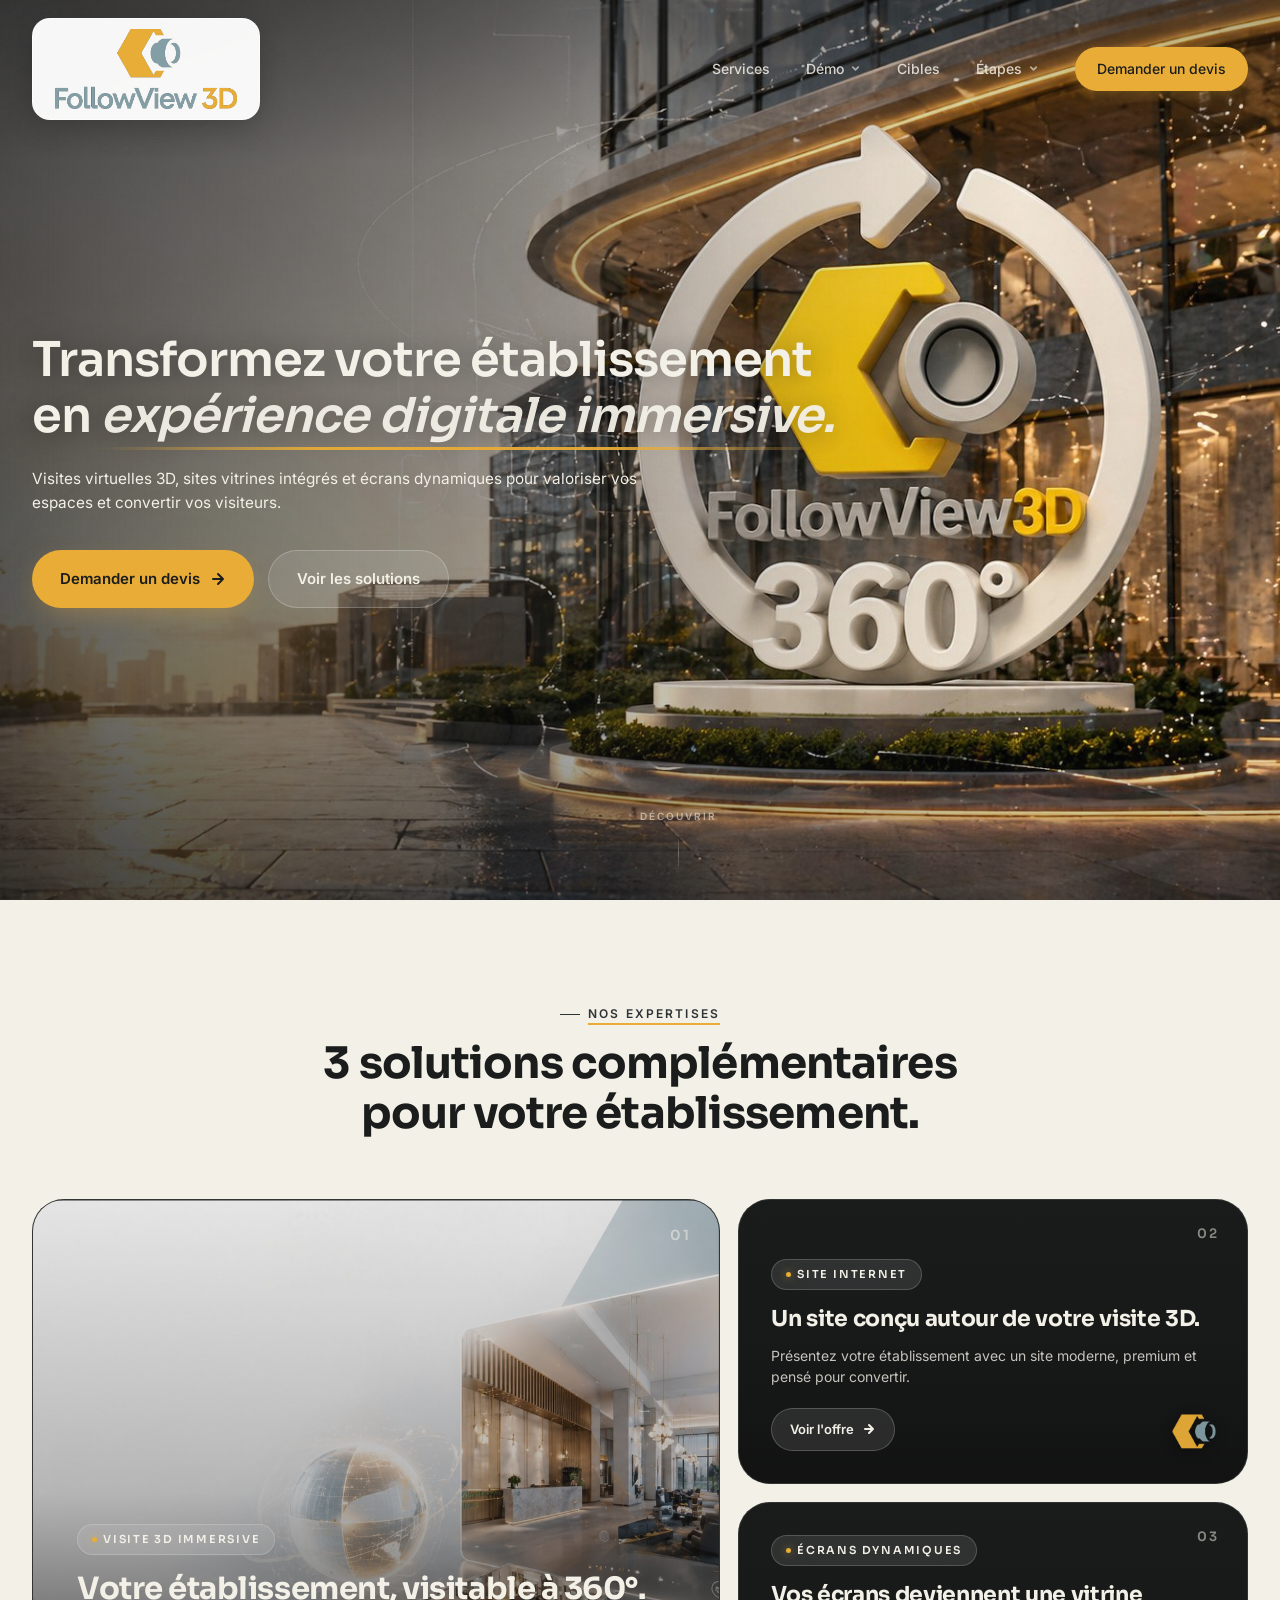
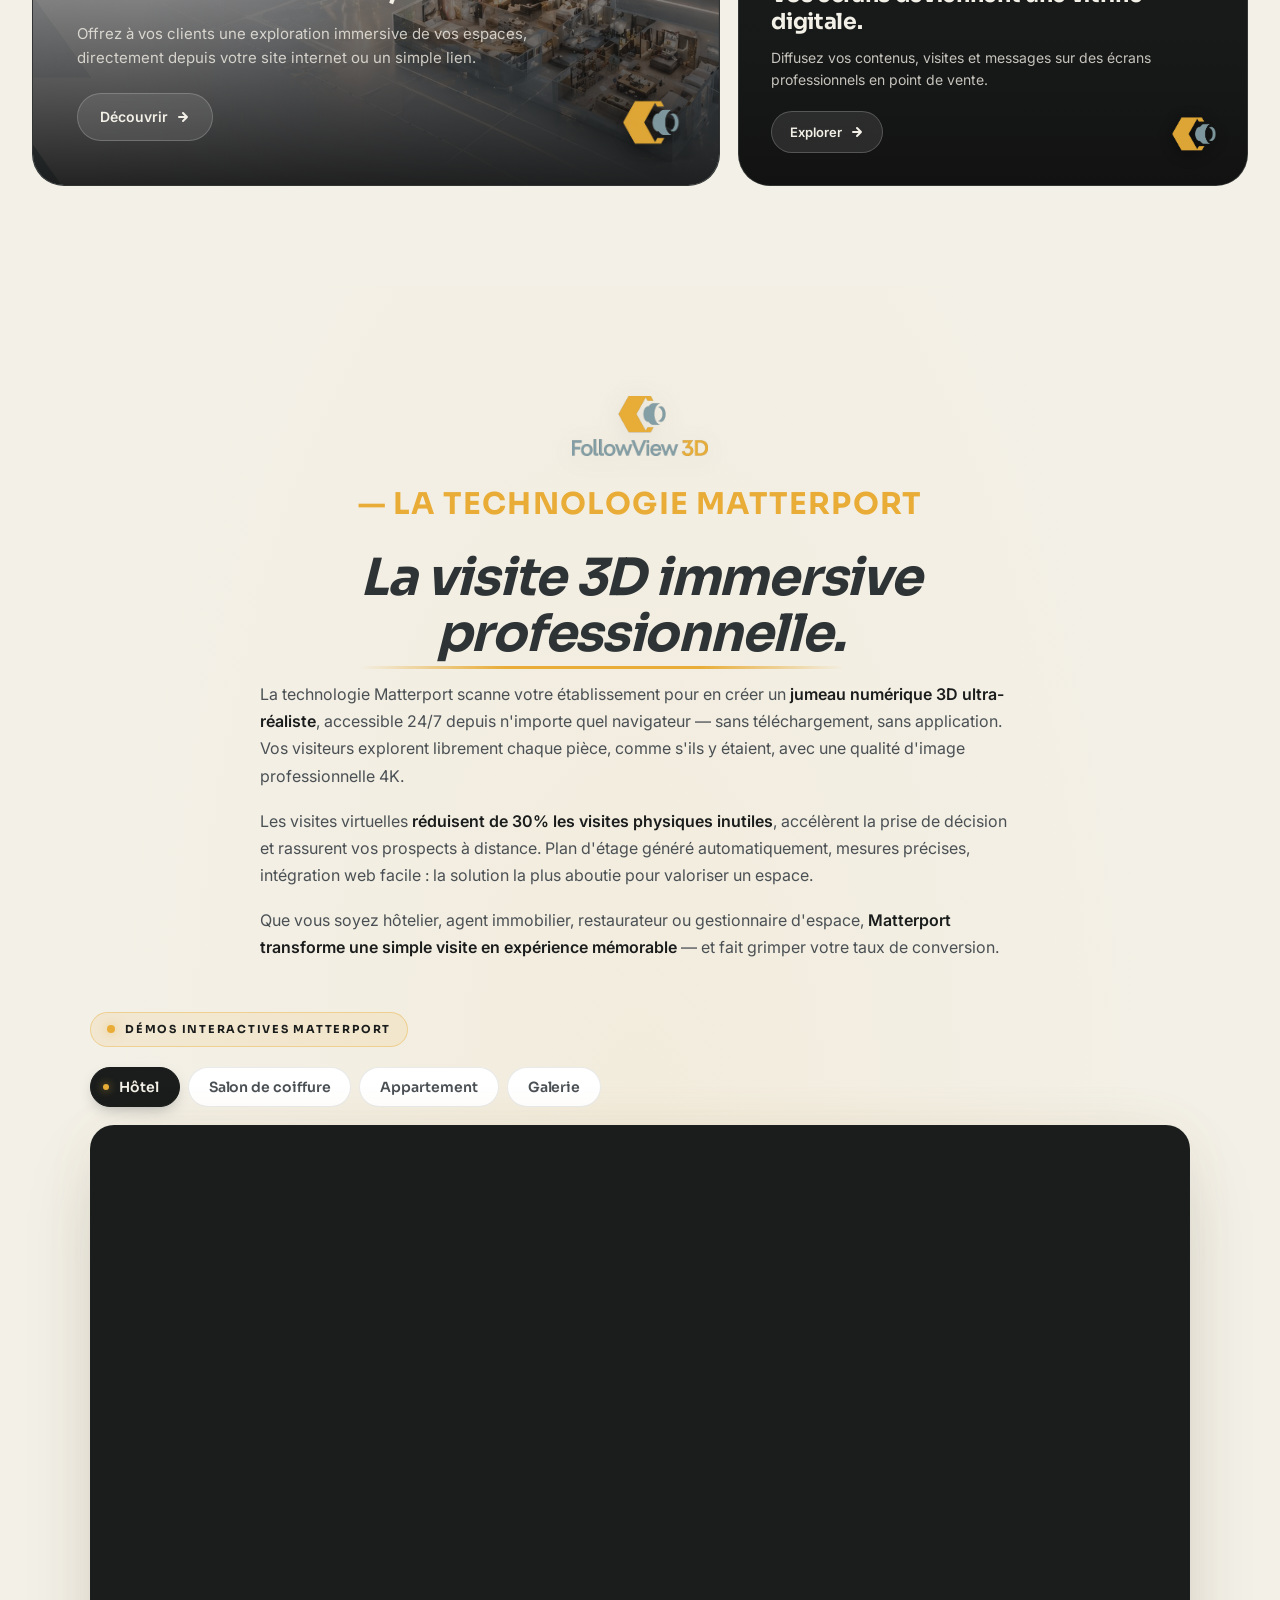
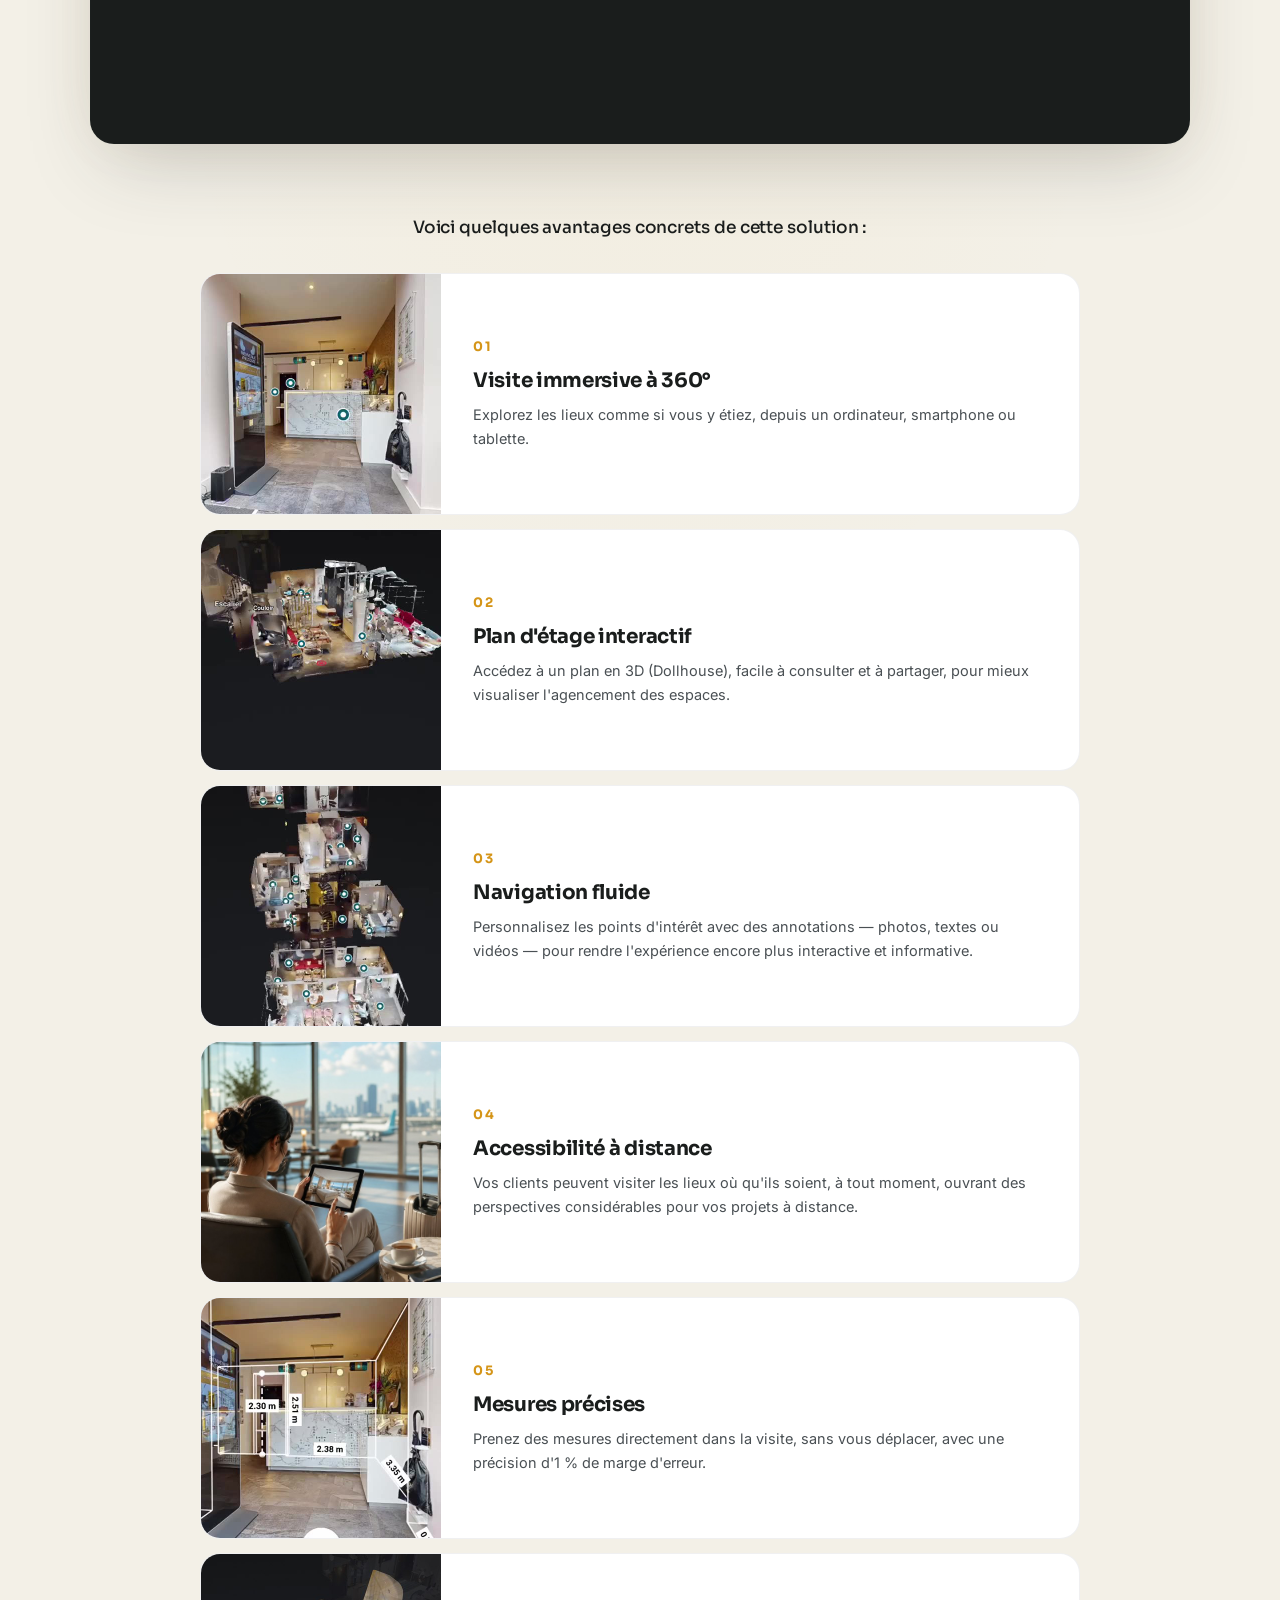
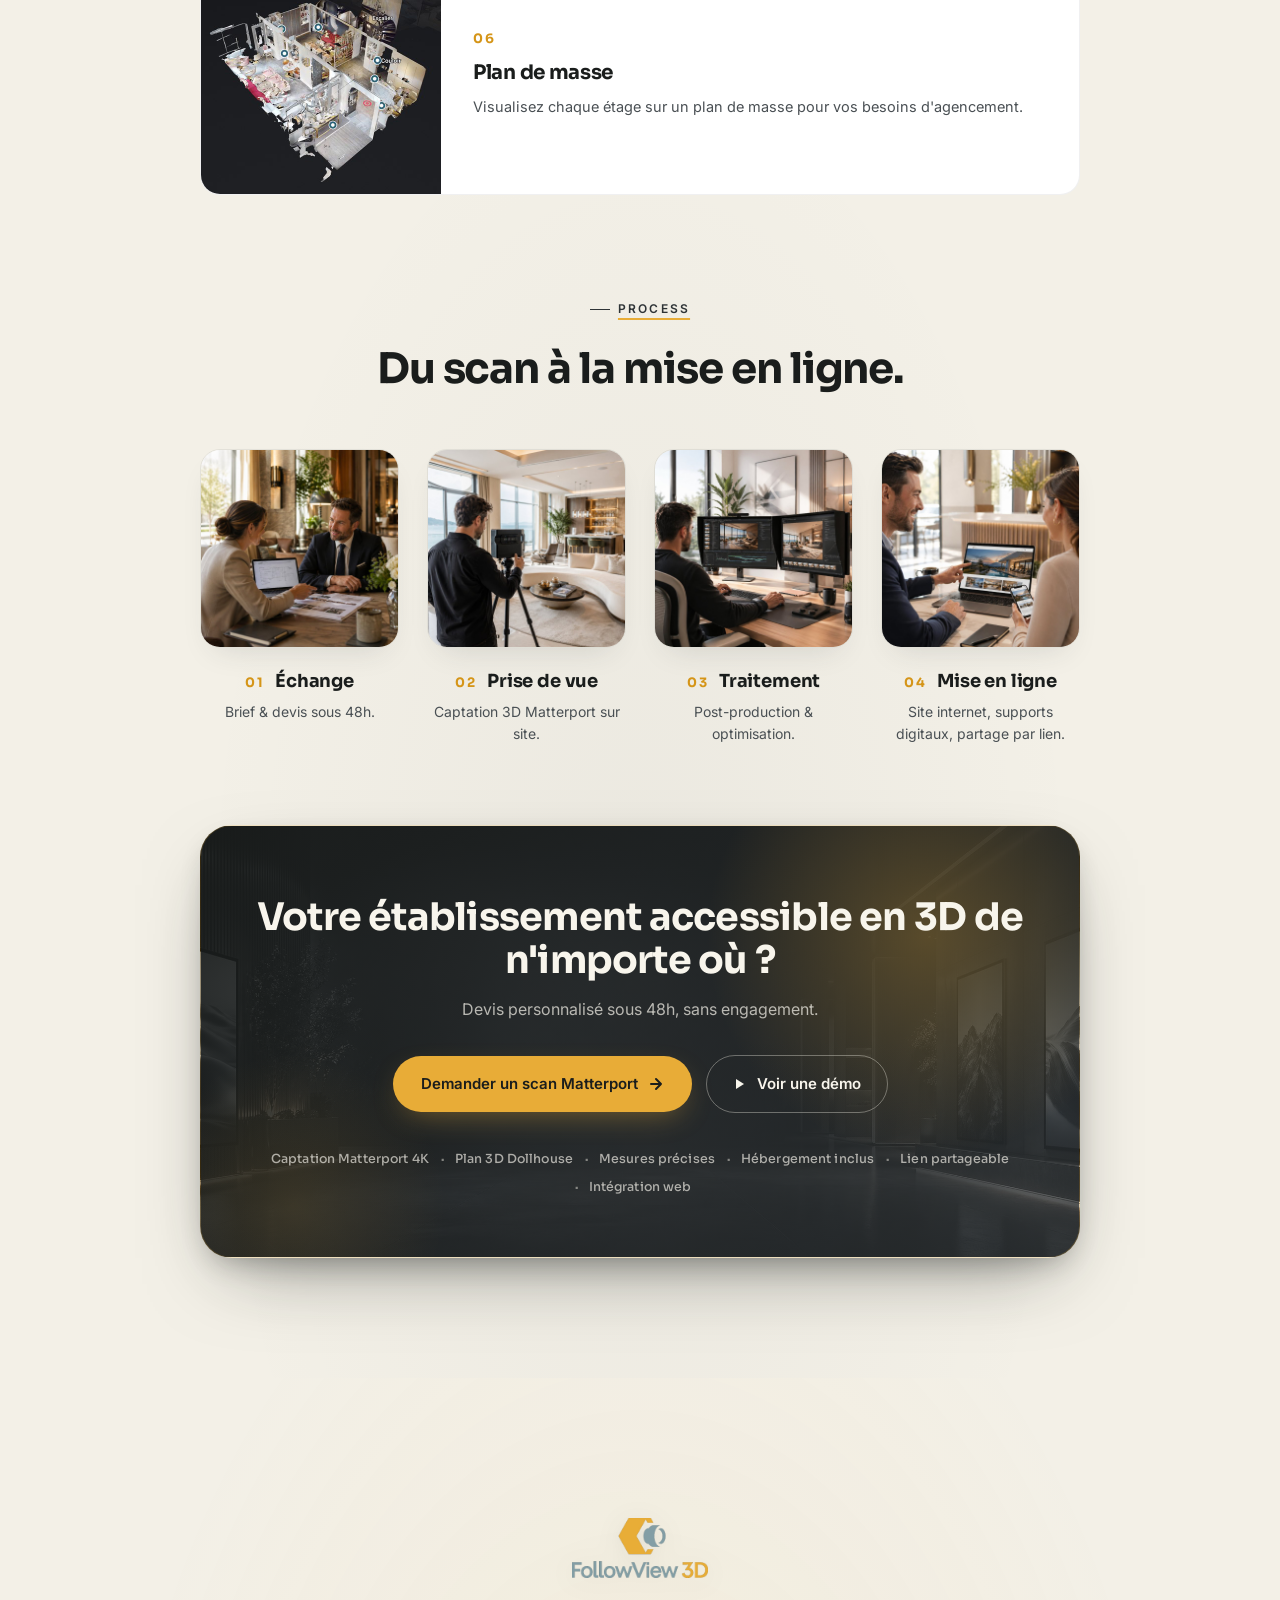
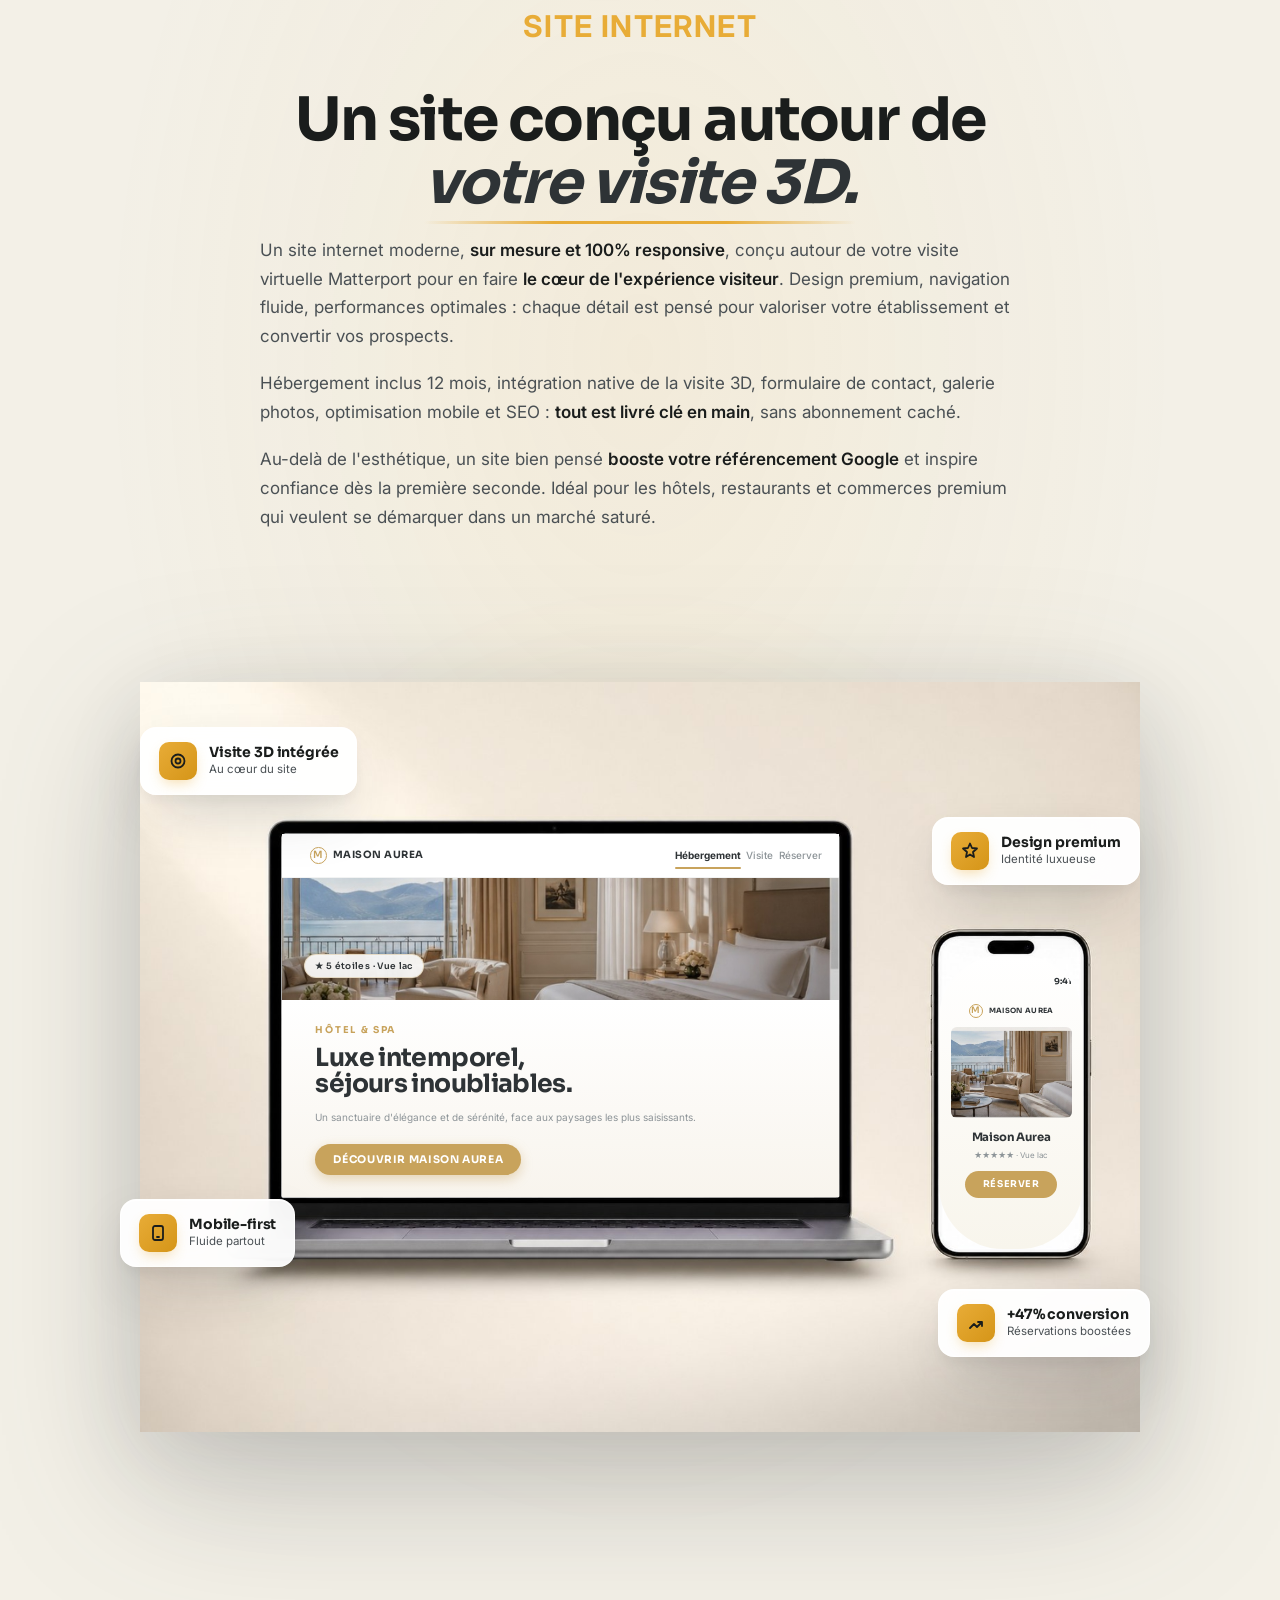
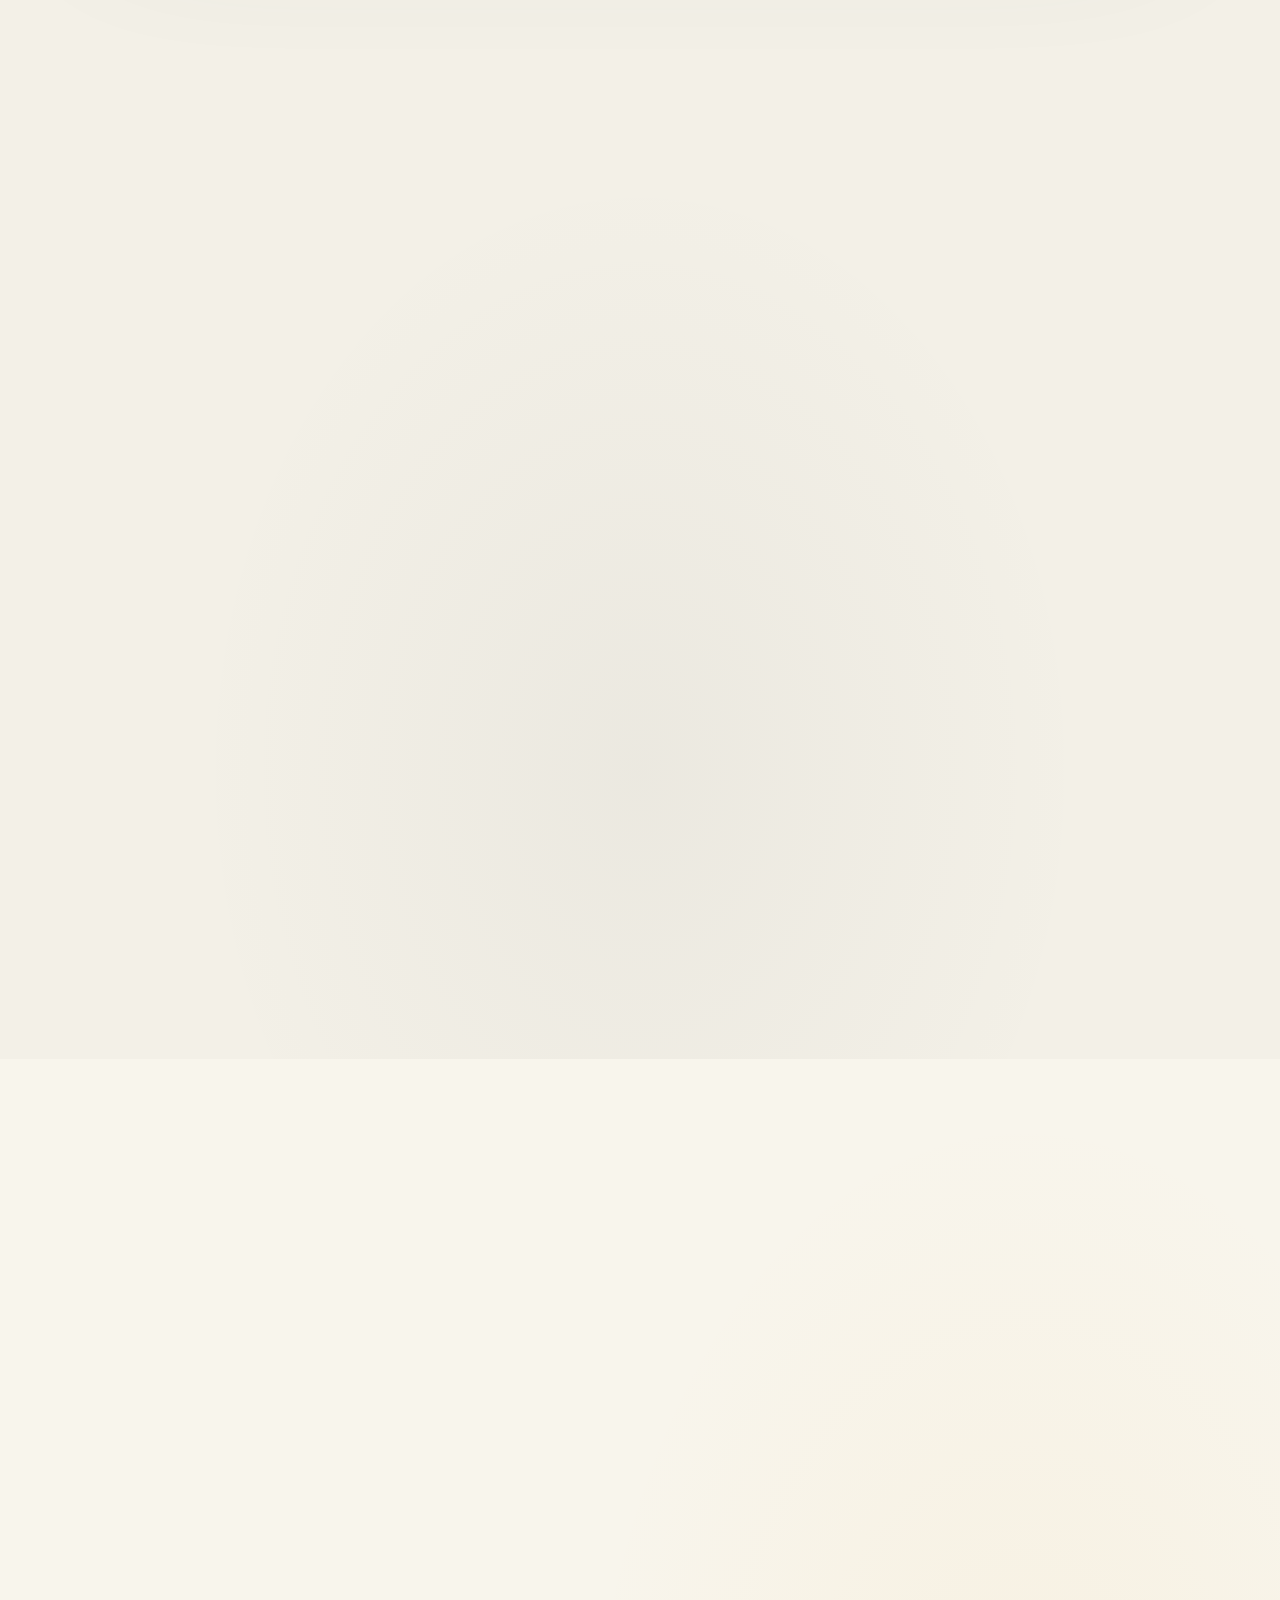
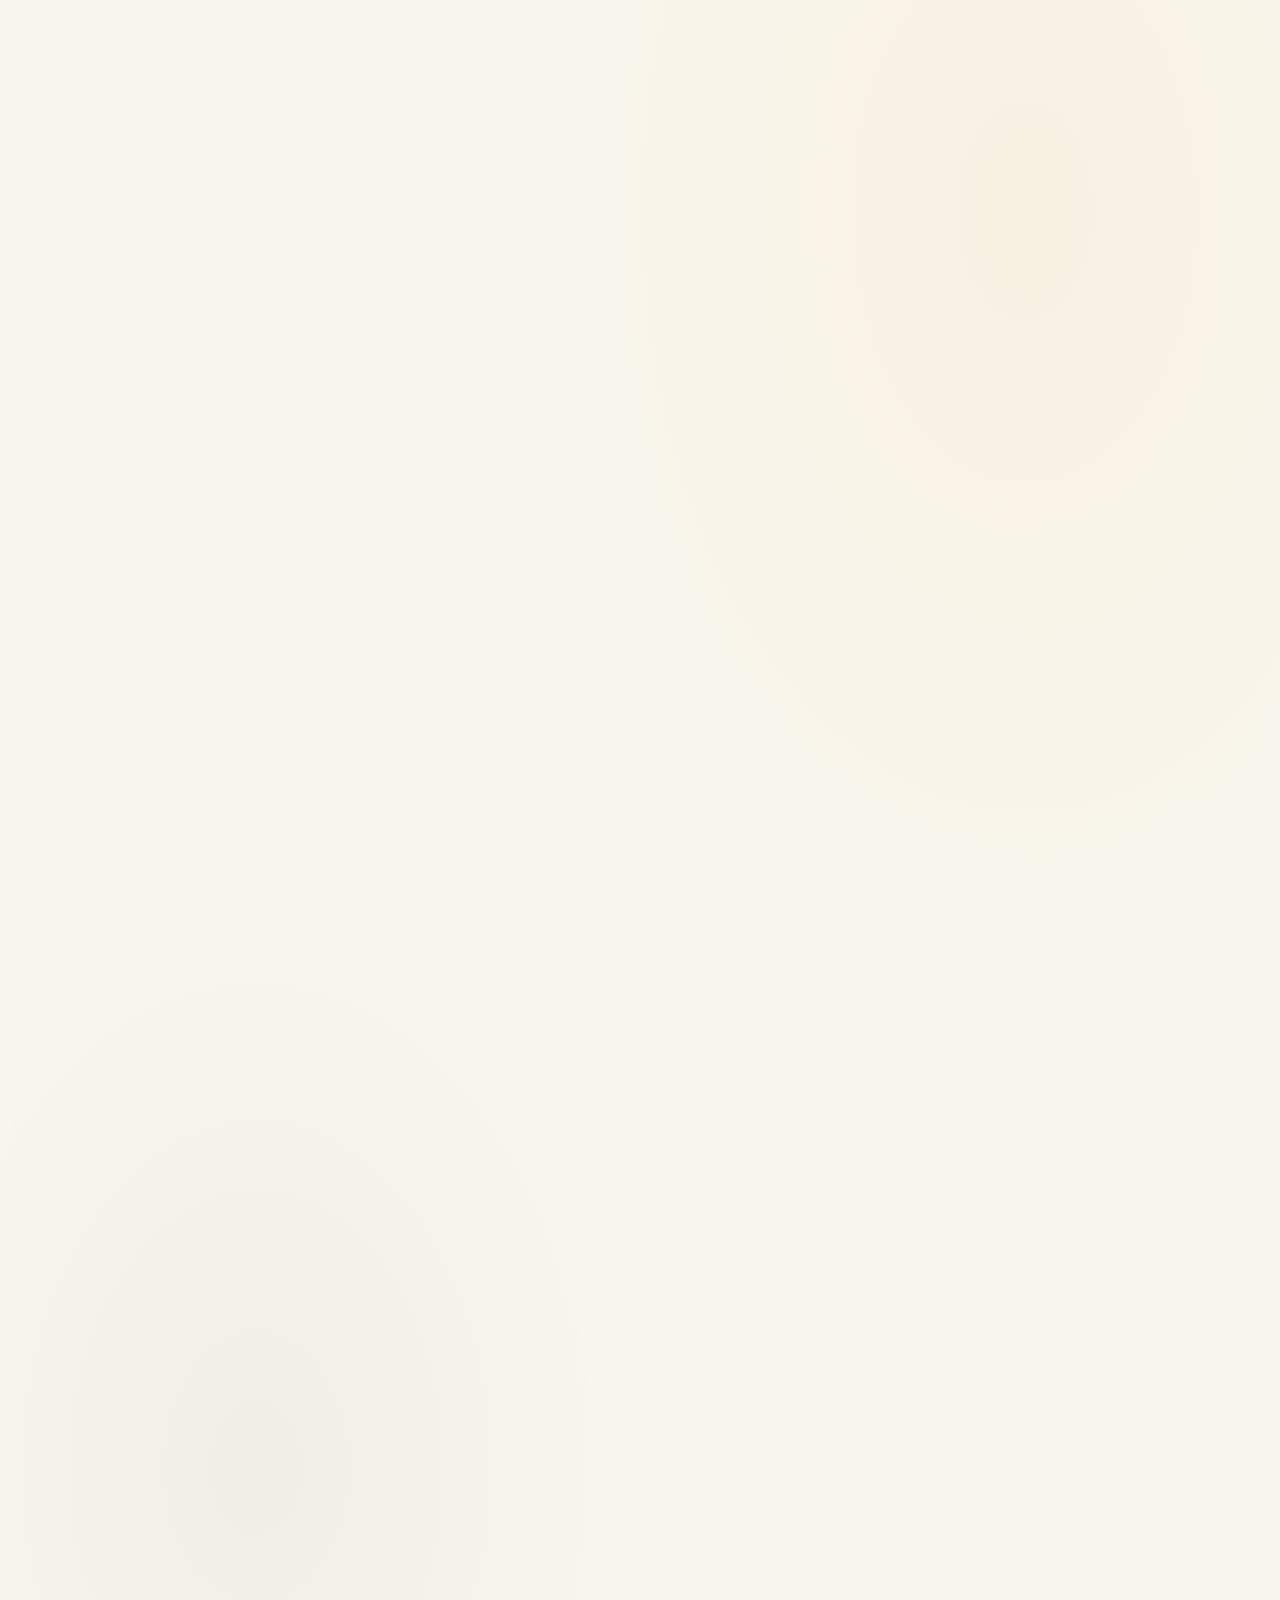
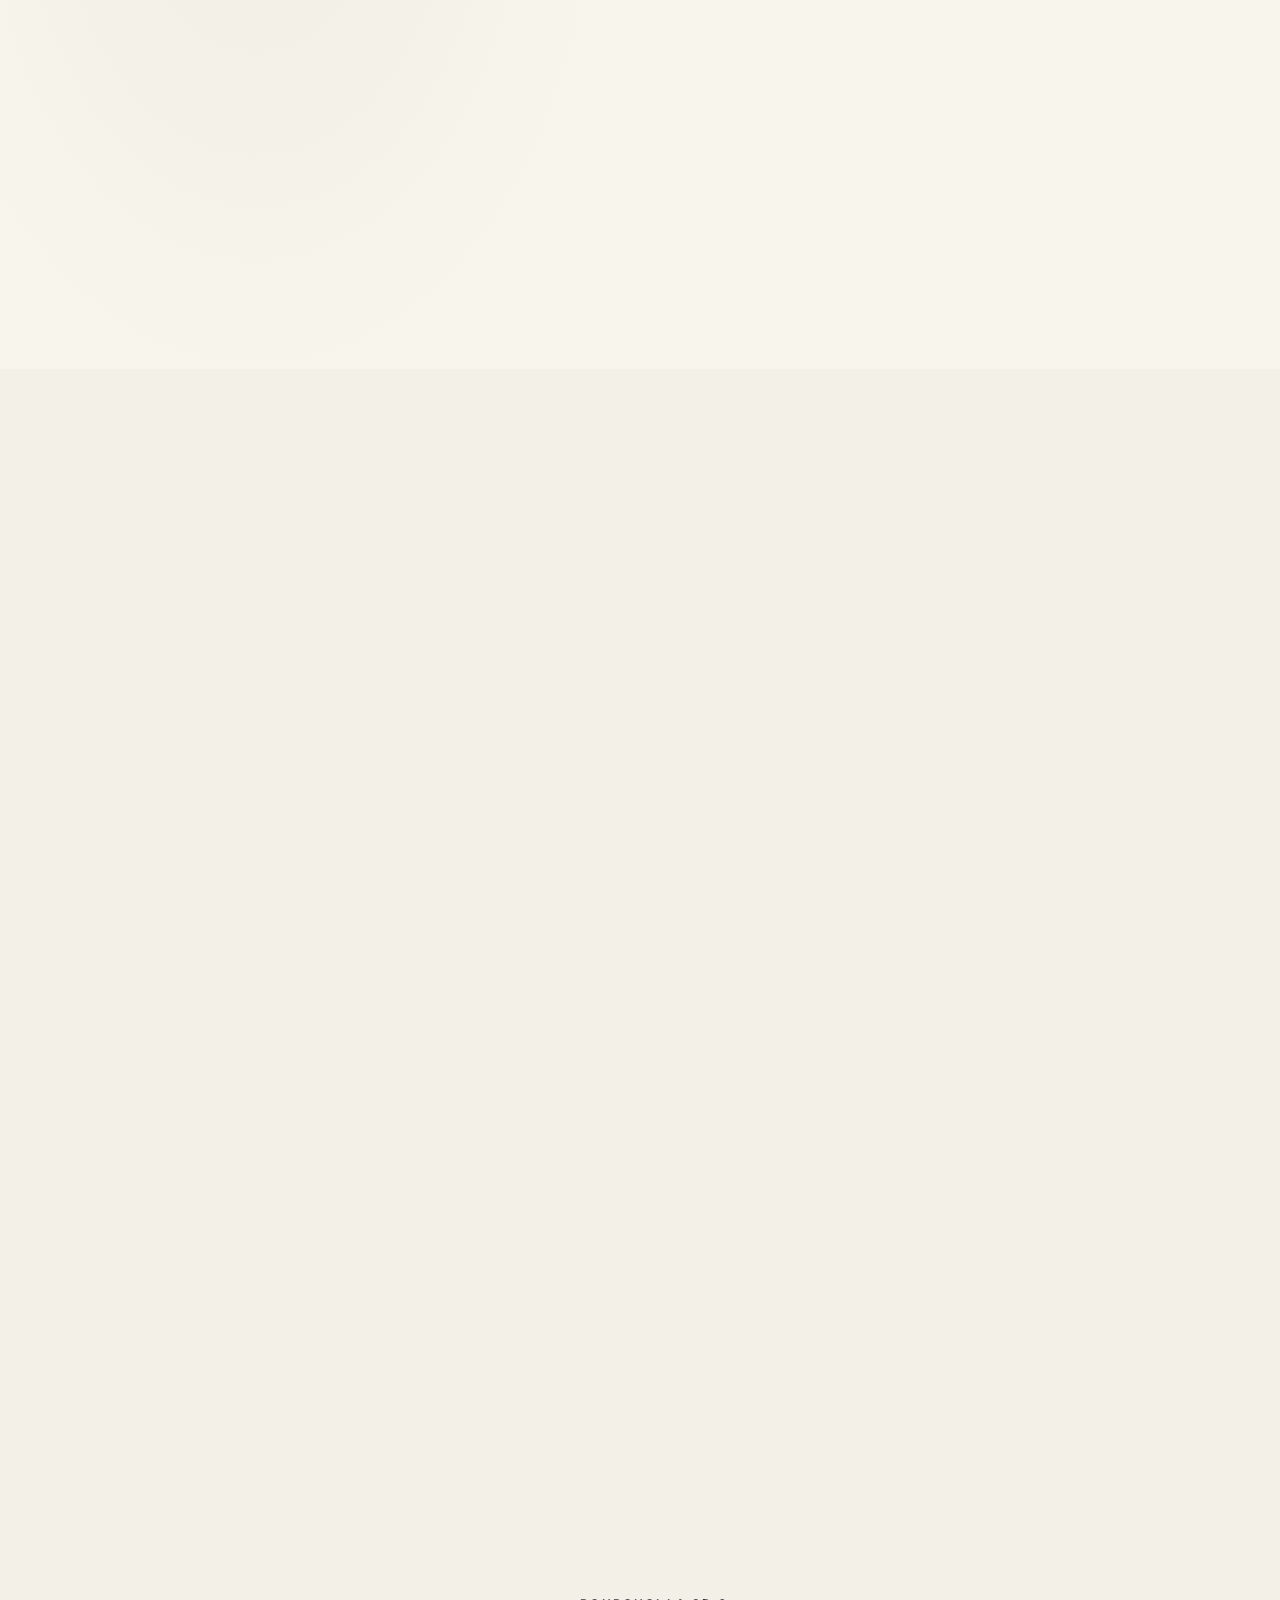
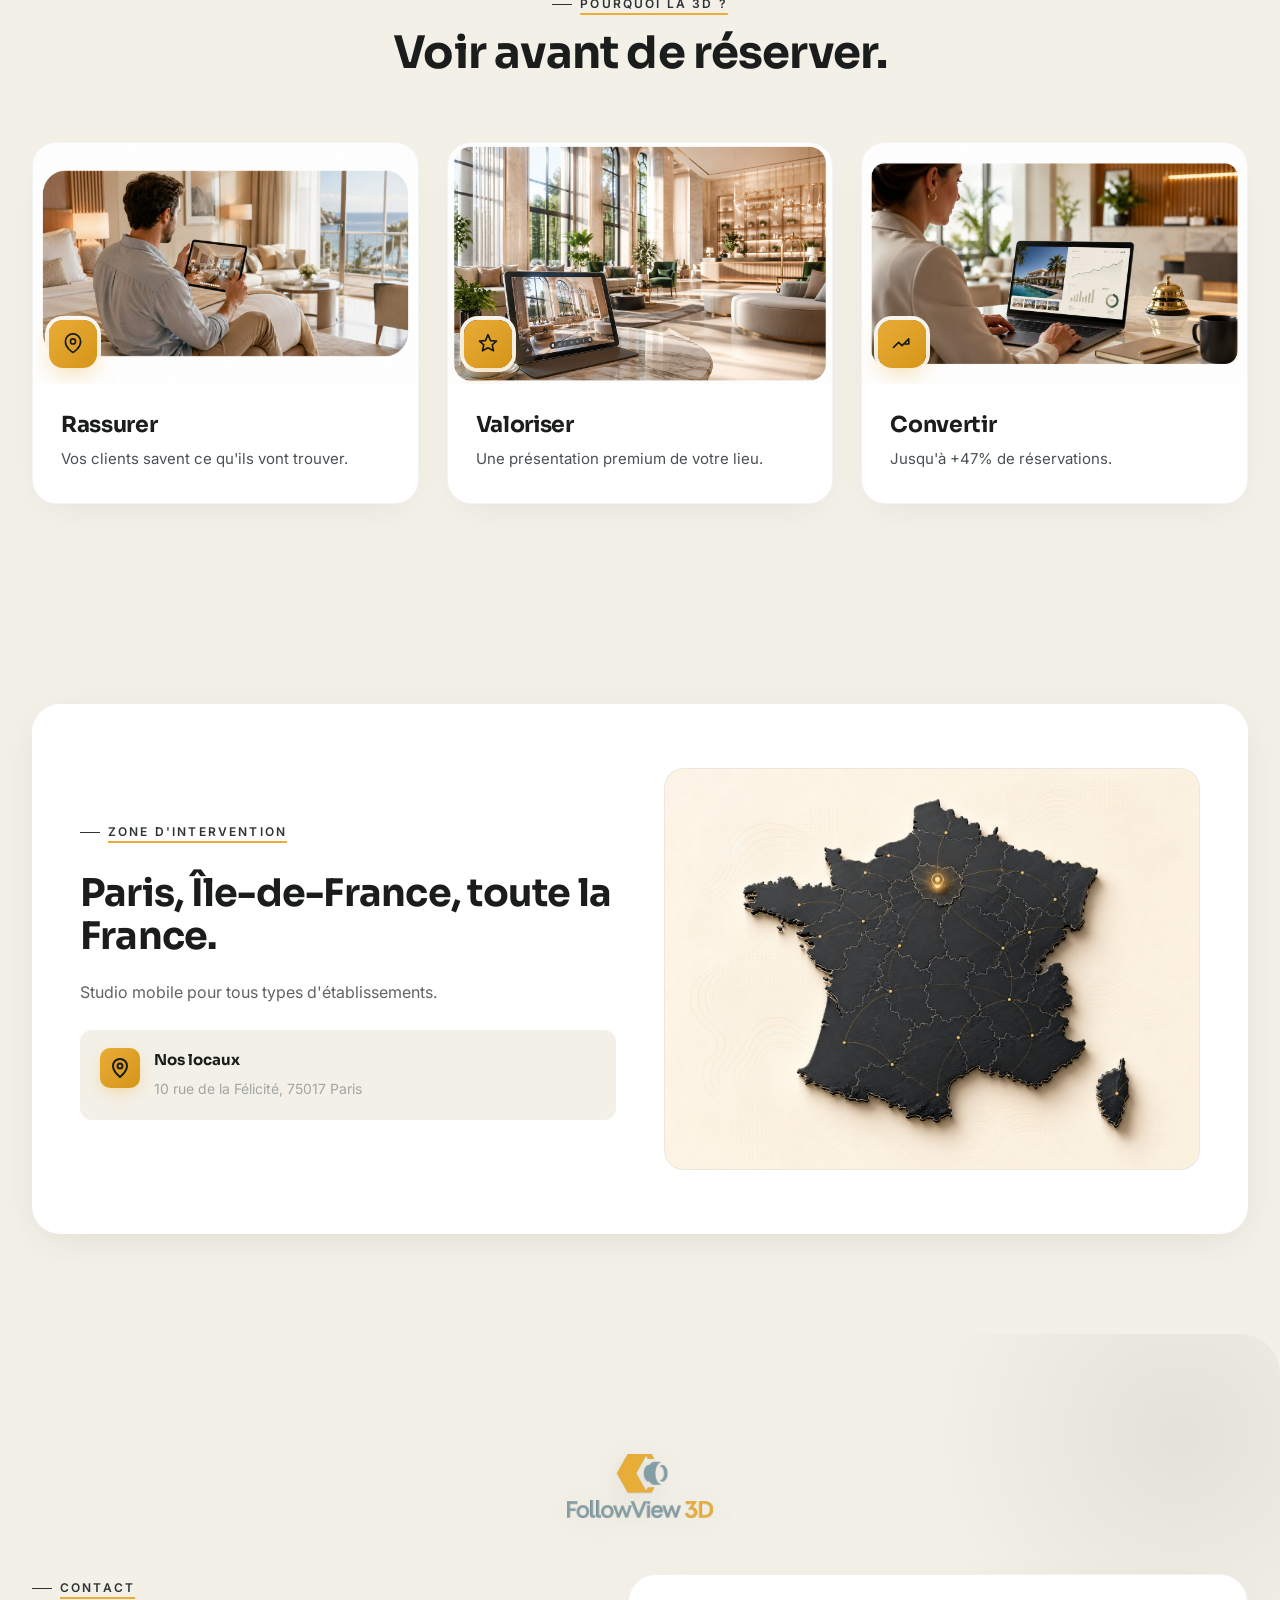
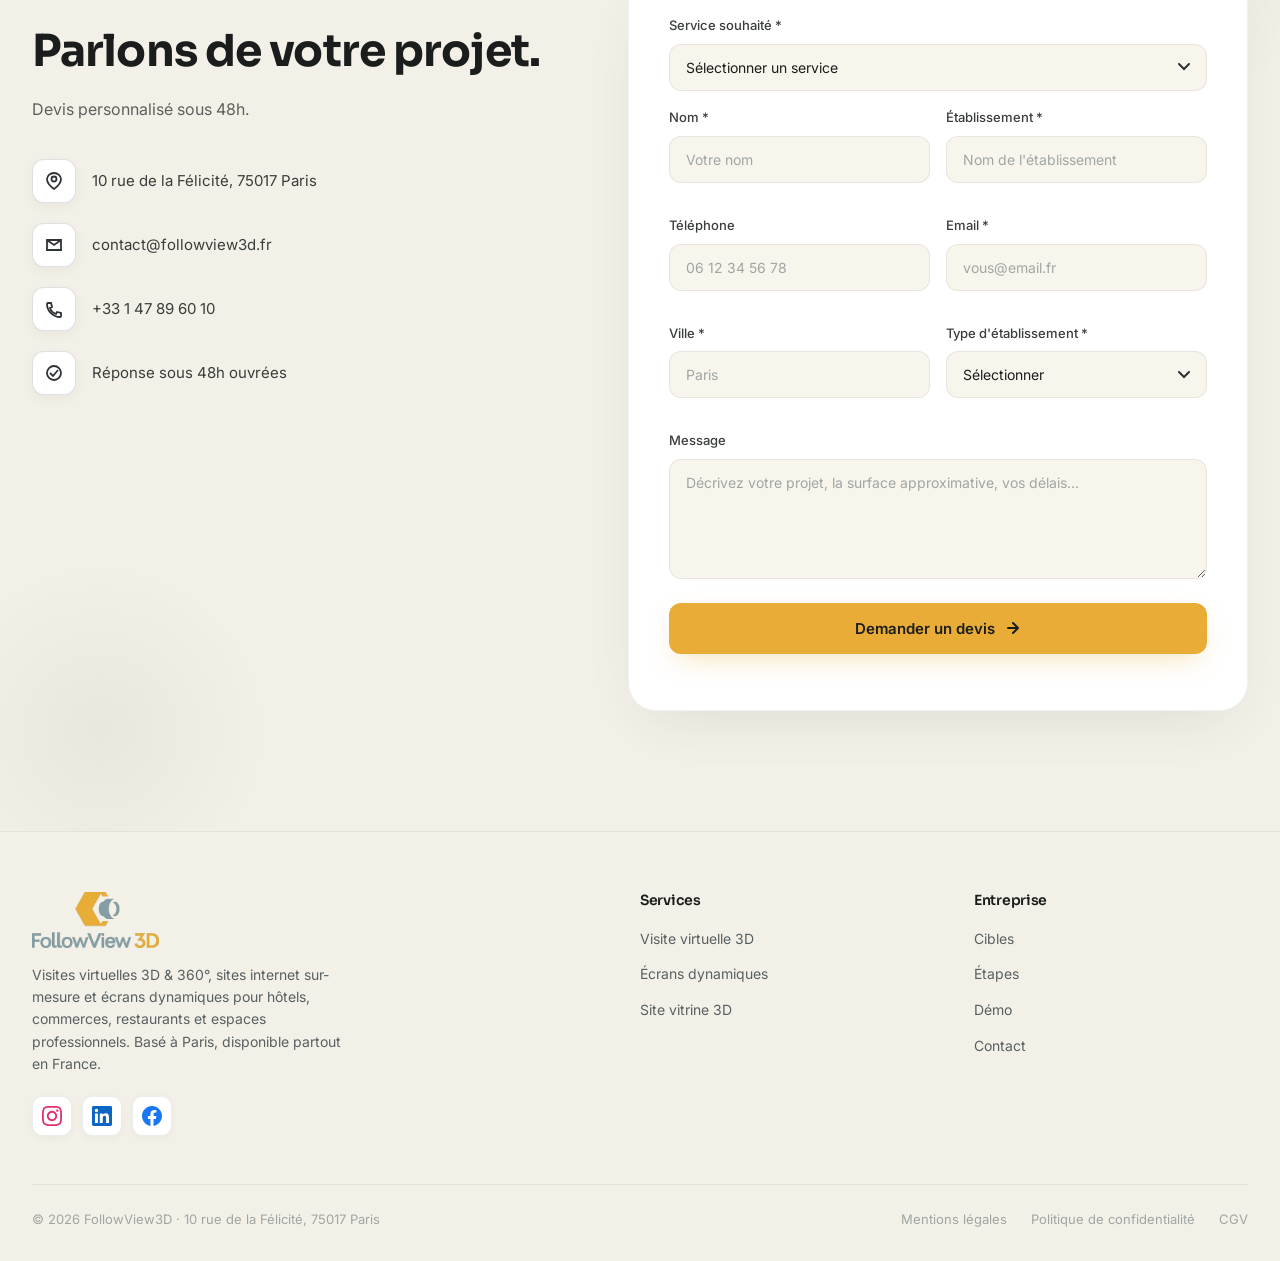
==== commit cadce2c4: "Add files via upload" ====
--- a/index.html
+++ b/index.html
@@ -3523,7 +3523,7 @@
   box-shadow: 0 15px 35px -10px rgba(232, 172, 55, 0.6);
 }
 
-/* V63 : Honeypot Netlify Forms — invisible pour les humains, piégeage des bots */
+/* Honeypot anti-spam — invisible pour les humains, piégeage des bots */
 .form-honeypot {
   position: absolute !important;
   left: -10000px !important;
@@ -5282,24 +5282,21 @@
           </li>
         </ul>
       </div>
-      <!-- Formulaire de demande de devis envoyé via Netlify Forms (V63)
-           name="quote-request" : nom du formulaire dans le dashboard Netlify > Forms
-           data-netlify="true" : active la collection automatique des soumissions
-           netlify-honeypot="bot-field" : champ caché anti-spam (doit rester vide pour les humains)
-           Configuration côté Netlify (à faire 1 fois) :
-             1. Déployer le site sur Netlify (le formulaire est détecté automatiquement au build)
-             2. Aller dans Site > Forms > quote-request > Settings & Notifications
-             3. Ajouter "Email notification" avec destinataire = contact@followview3d.fr -->
+      <!-- Formulaire de demande de devis envoyé via Web3Forms (compatible Vercel)
+           Configuration (à faire 1 fois) :
+             1. Aller sur https://web3forms.com, saisir l'email destinataire des demandes
+                (ex. contact@followview3d.fr) pour recevoir une clé d'accès gratuite par email.
+             2. Coller cette clé dans l'attribut value de l'input "access_key" ci-dessous.
+             Les soumissions arrivent alors directement dans cette boîte mail. -->
       <form
         class="contact-form fade-in"
         id="quoteForm"
-        name="quote-request"
         method="POST"
-        data-netlify="true"
-        netlify-honeypot="bot-field"
-        action="/?form=success">
-        <!-- Champ caché requis par Netlify pour identifier le formulaire (AJAX et fallback) -->
-        <input type="hidden" name="form-name" value="quote-request">
+        action="https://api.web3forms.com/submit">
+        <!-- Clé d'accès Web3Forms (publique par conception, gérée sur web3forms.com) -->
+        <input type="hidden" name="access_key" value="53b89af5-c794-44b8-abea-f1500ff1de76">
+        <input type="hidden" name="subject" value="Nouvelle demande de devis — FollowView 3D">
+        <input type="hidden" name="from_name" value="Site FollowView 3D">
         <!-- Honeypot anti-spam : invisible pour les humains, les bots le remplissent et sont bloqués -->
         <p class="form-honeypot" aria-hidden="true">
           <label>Ne pas remplir ce champ : <input name="bot-field" tabindex="-1" autocomplete="off"></label>
@@ -5985,7 +5982,7 @@
   });
 })();
 
-// ===== V63 : Soumission AJAX du formulaire de devis (Netlify Forms) =====
+// ===== Soumission AJAX du formulaire de devis (Web3Forms) =====
 // Évite le rechargement de page brut : envoie en fetch POST et affiche un feedback in-place.
 // Si Netlify n'est pas disponible (ex: dev local), bascule sur un fallback qui simule l'envoi.
 (function quoteFormHandler() {
@@ -6035,26 +6032,22 @@
     if (submitLabel) submitLabel.textContent = 'Envoi en cours...';
     hideFeedback();
 
-    // Préparation du payload pour Netlify Forms (format url-encoded requis)
+    // Envoi vers Web3Forms (compatible Vercel et tout hébergeur statique)
     const formData = new FormData(form);
-    const params = new URLSearchParams();
-    for (const [key, value] of formData.entries()) {
-      params.append(key, value);
-    }
 
     try {
-      const response = await fetch('/', {
+      const response = await fetch('https://api.web3forms.com/submit', {
         method: 'POST',
-        headers: { 'Content-Type': 'application/x-www-form-urlencoded' },
-        body: params.toString(),
+        headers: { 'Accept': 'application/json' },
+        body: formData,
       });
-
-      if (response.ok) {
+      const data = await response.json();
+
+      if (response.ok && data.success) {
         showFeedback('Demande envoyée — nous vous recontactons sous 48h.');
         form.reset();
       } else {
-        // Code HTTP non-2xx : Netlify a refusé la soumission
-        throw new Error('HTTP ' + response.status);
+        throw new Error(data.message || ('HTTP ' + response.status));
       }
     } catch (err) {
       // En dev local (pas de Netlify), fetch / vers le serveur de dev échoue souvent.
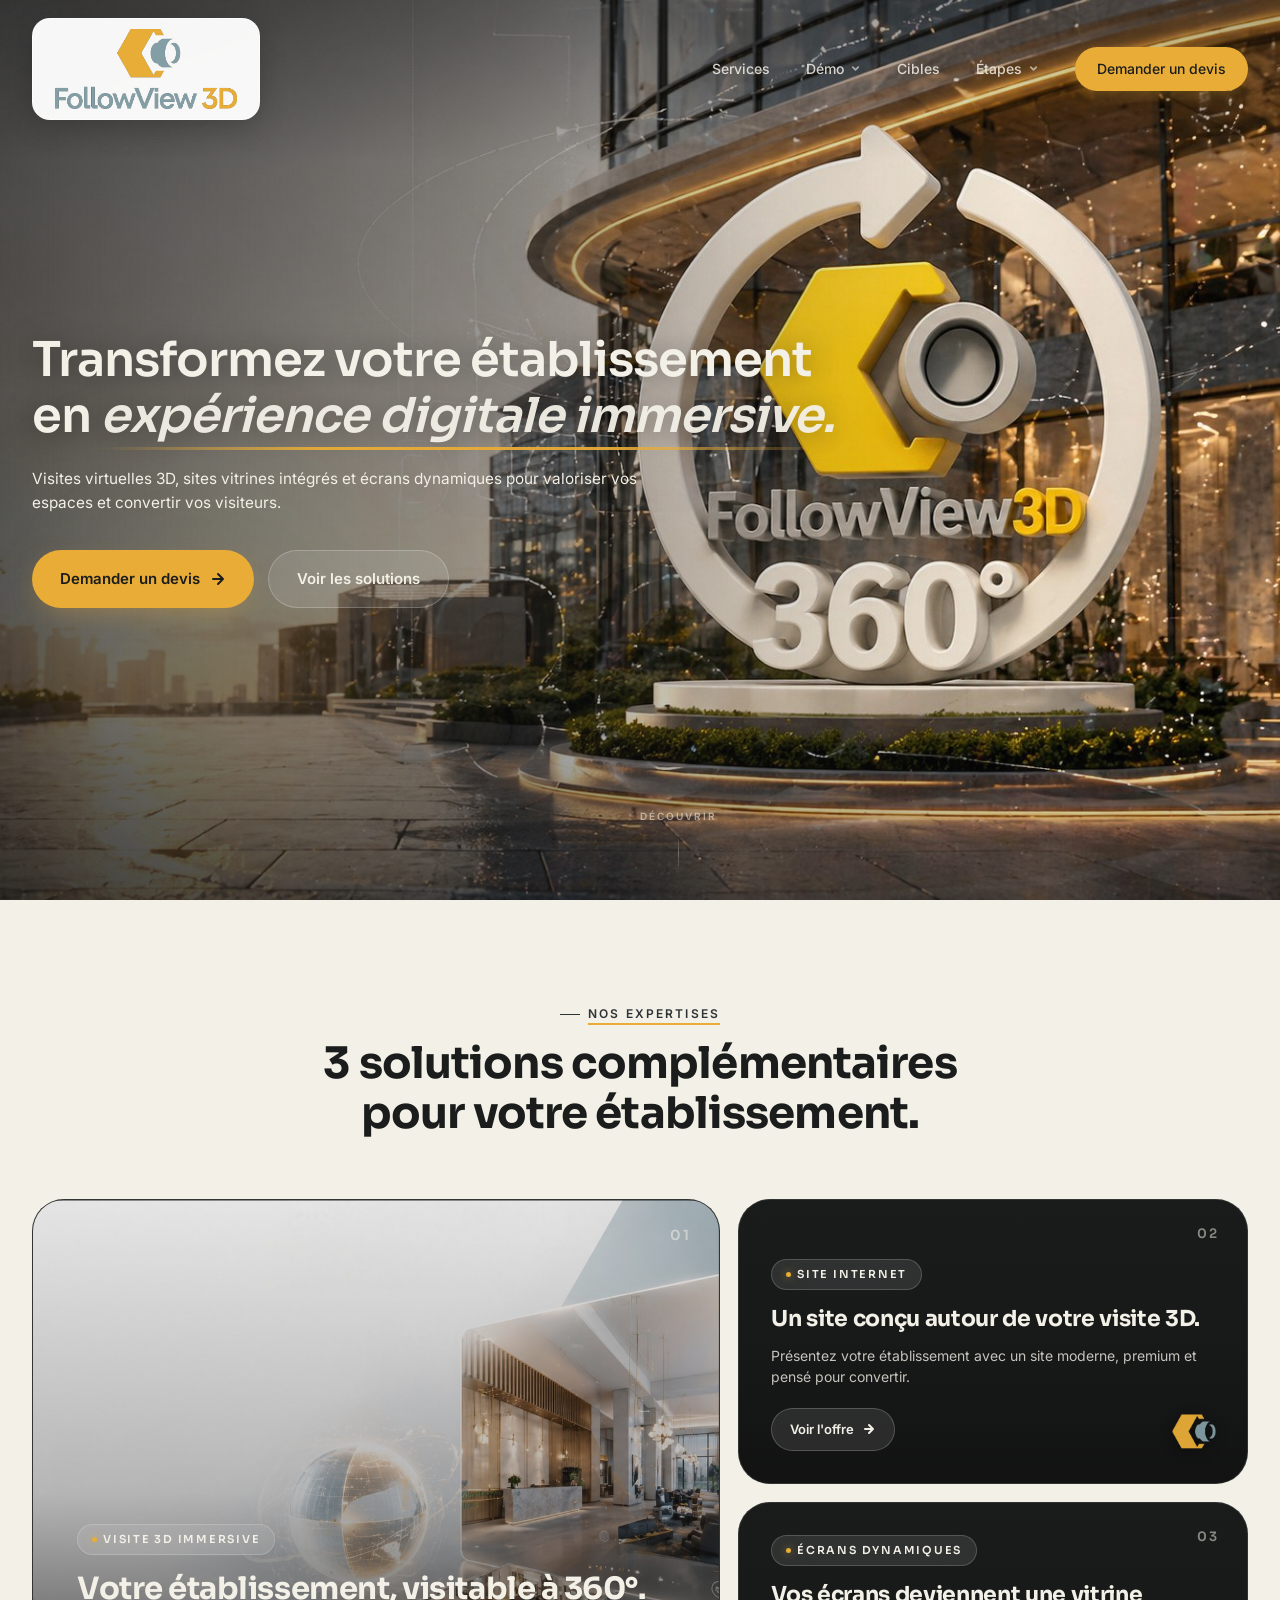
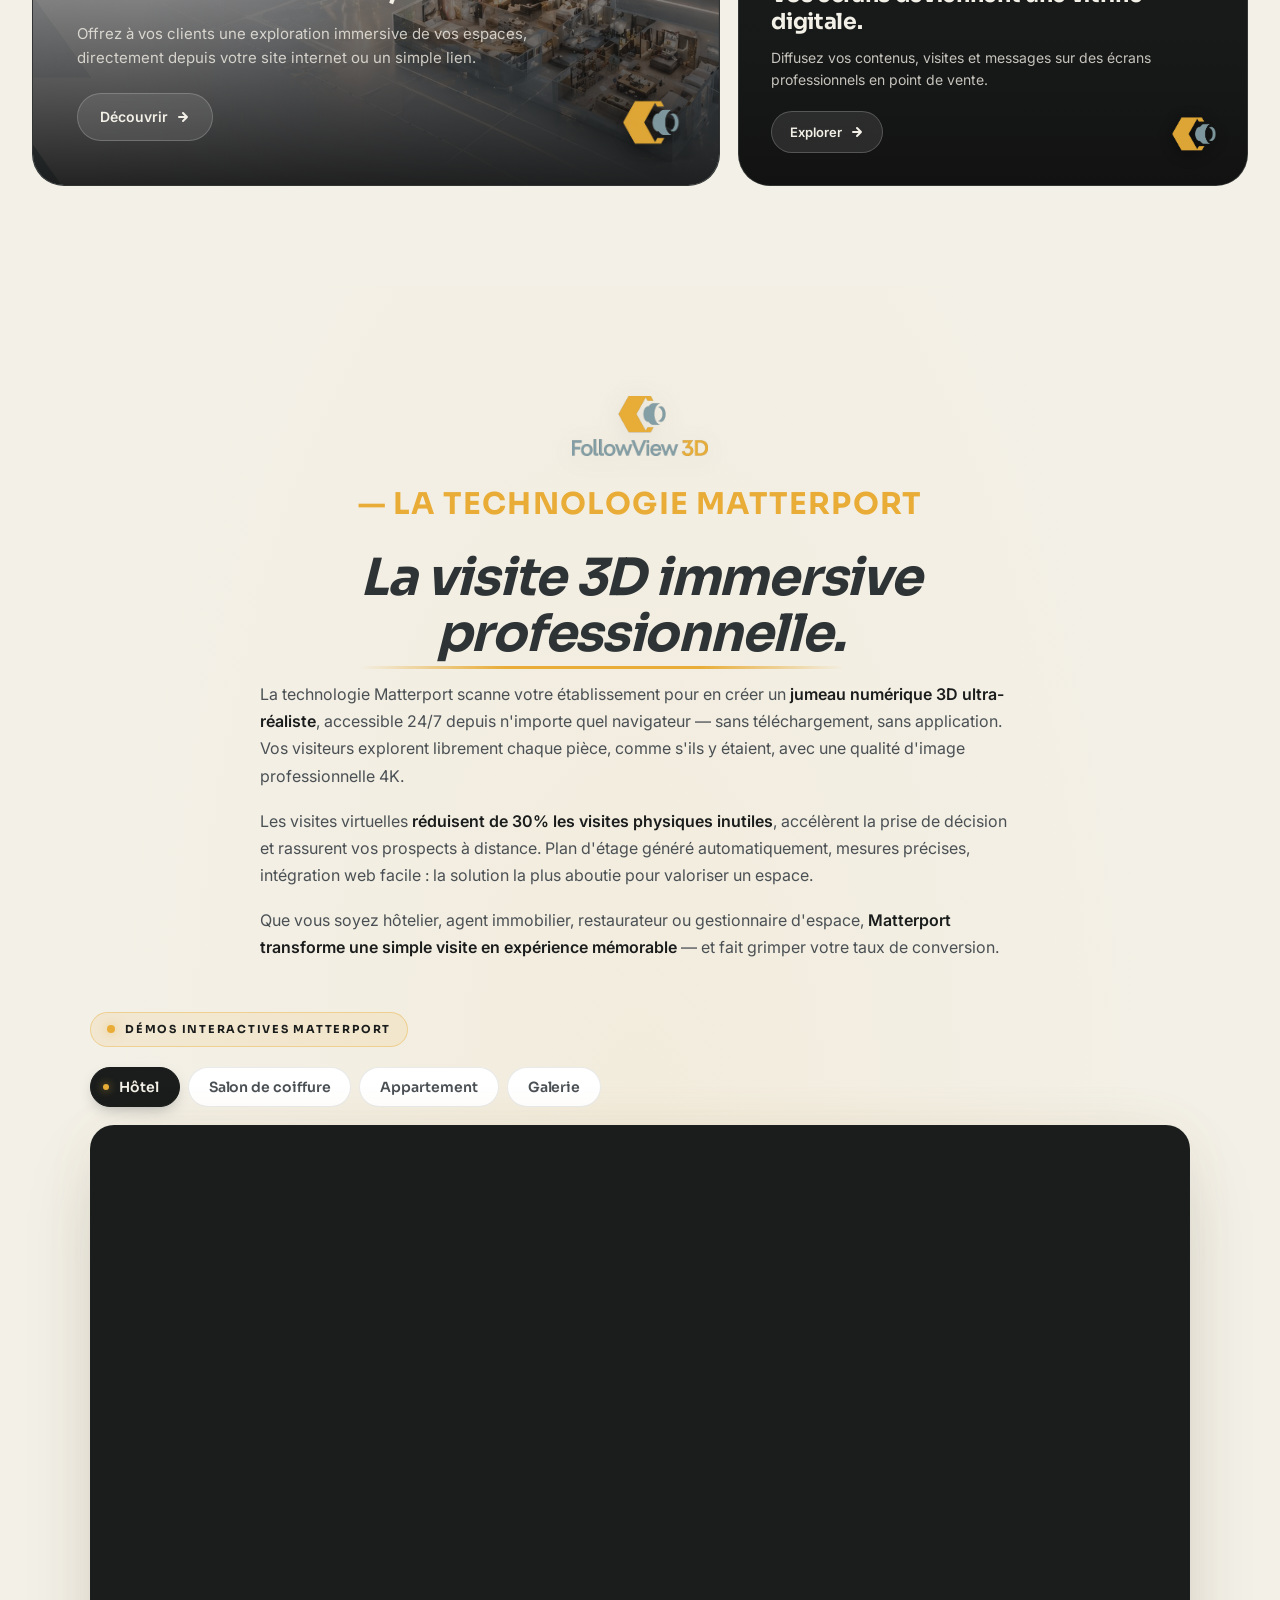
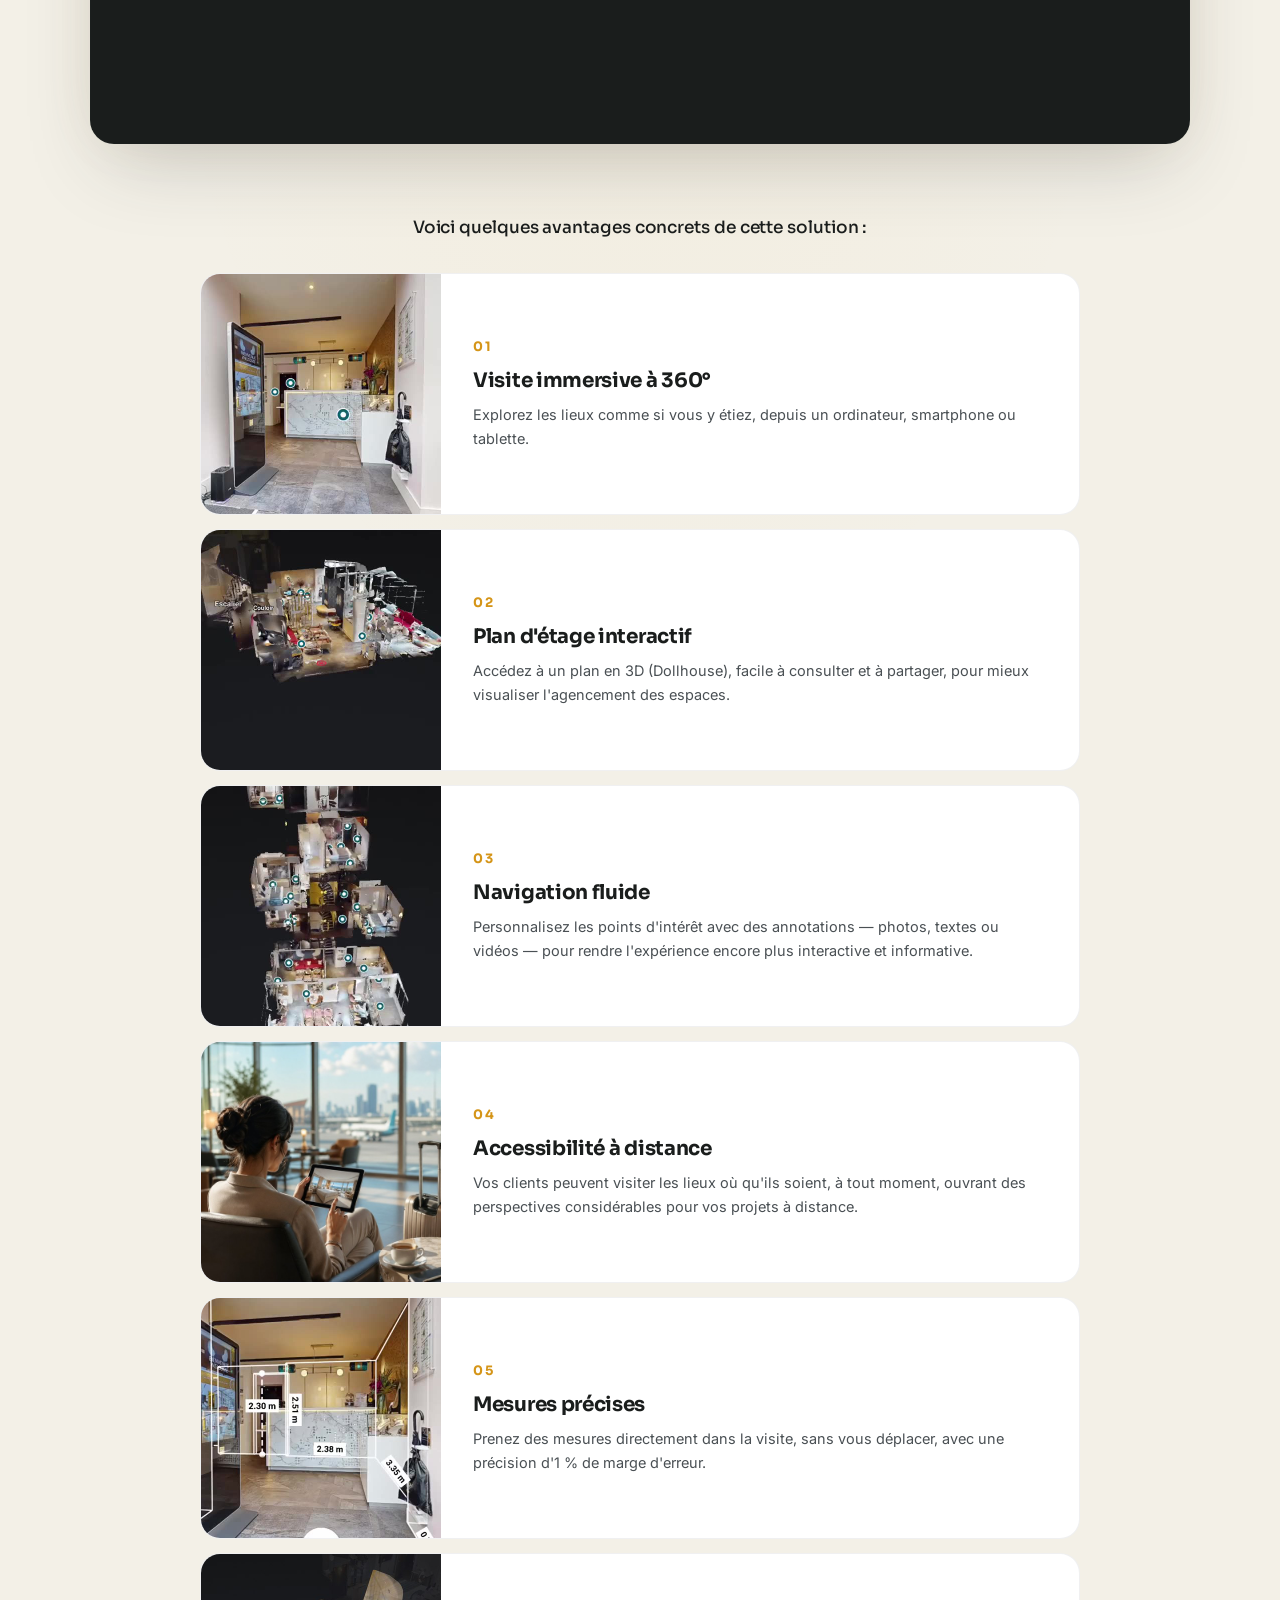
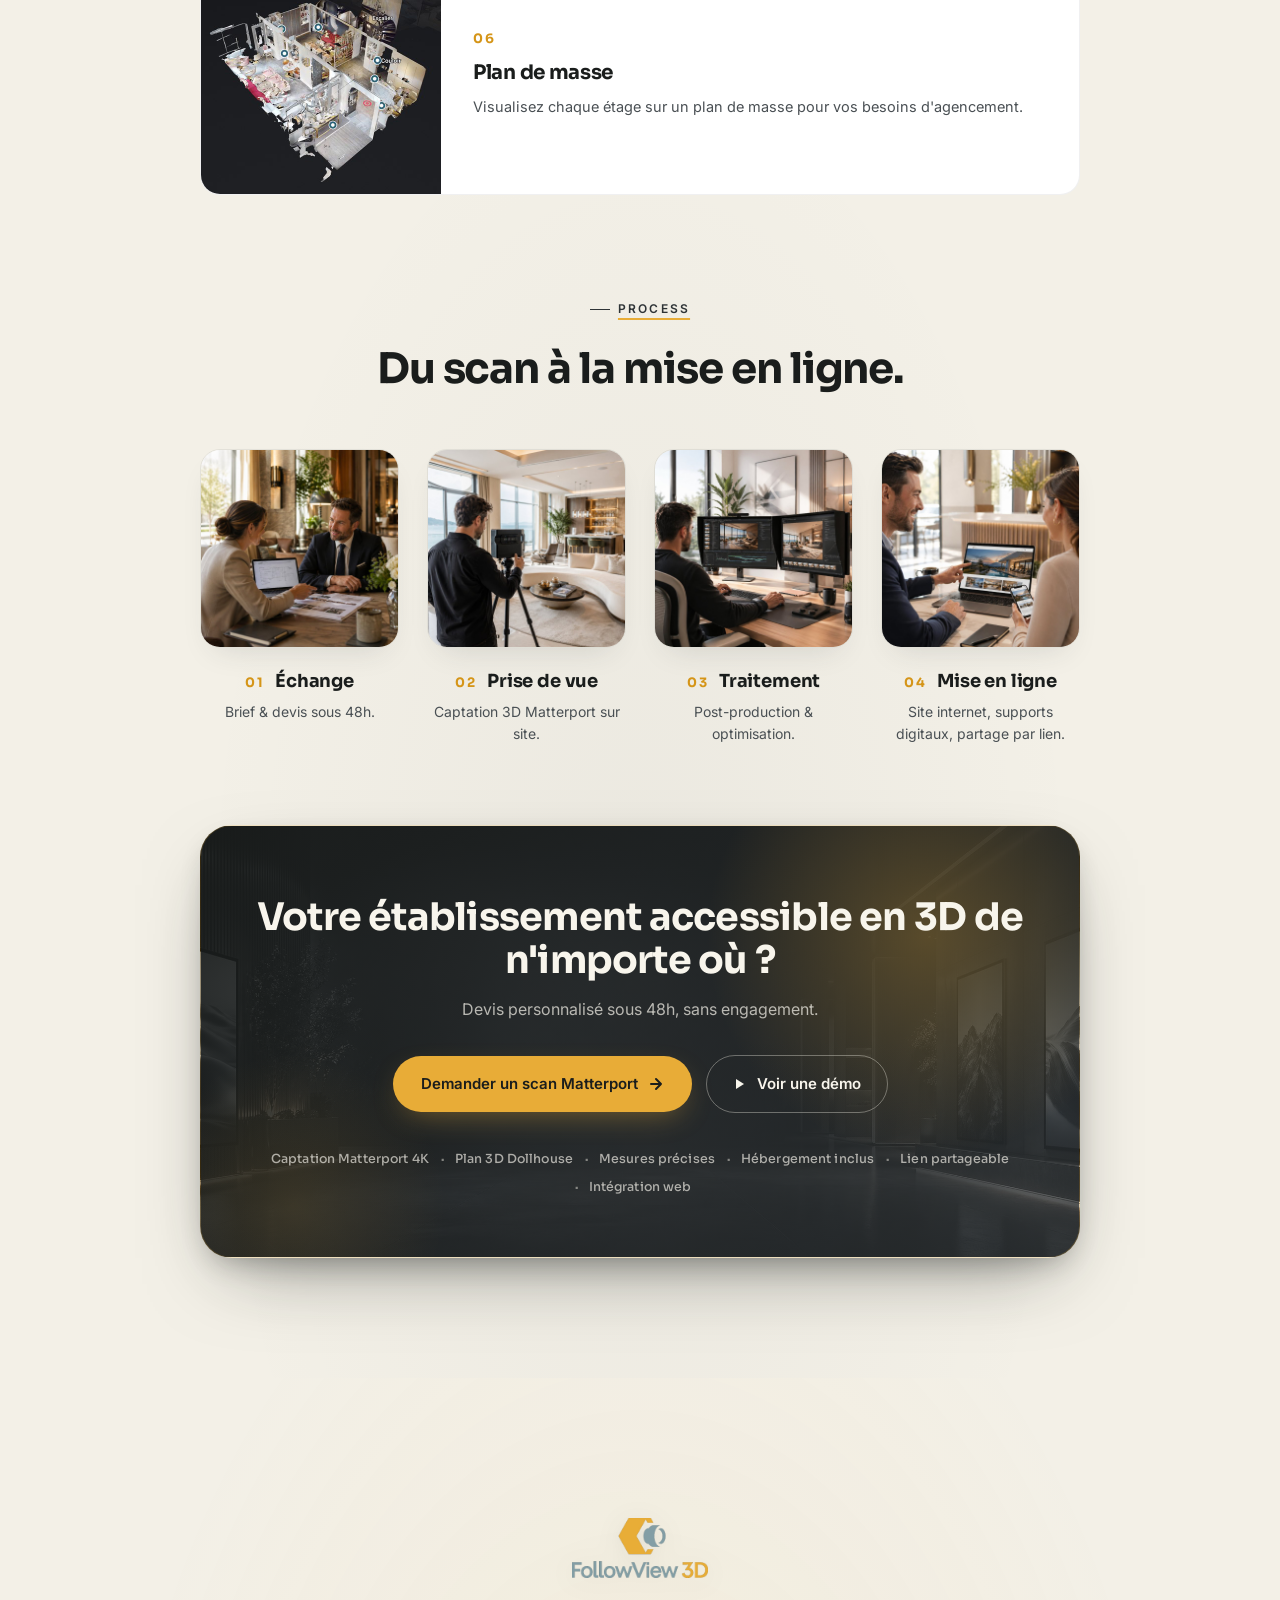
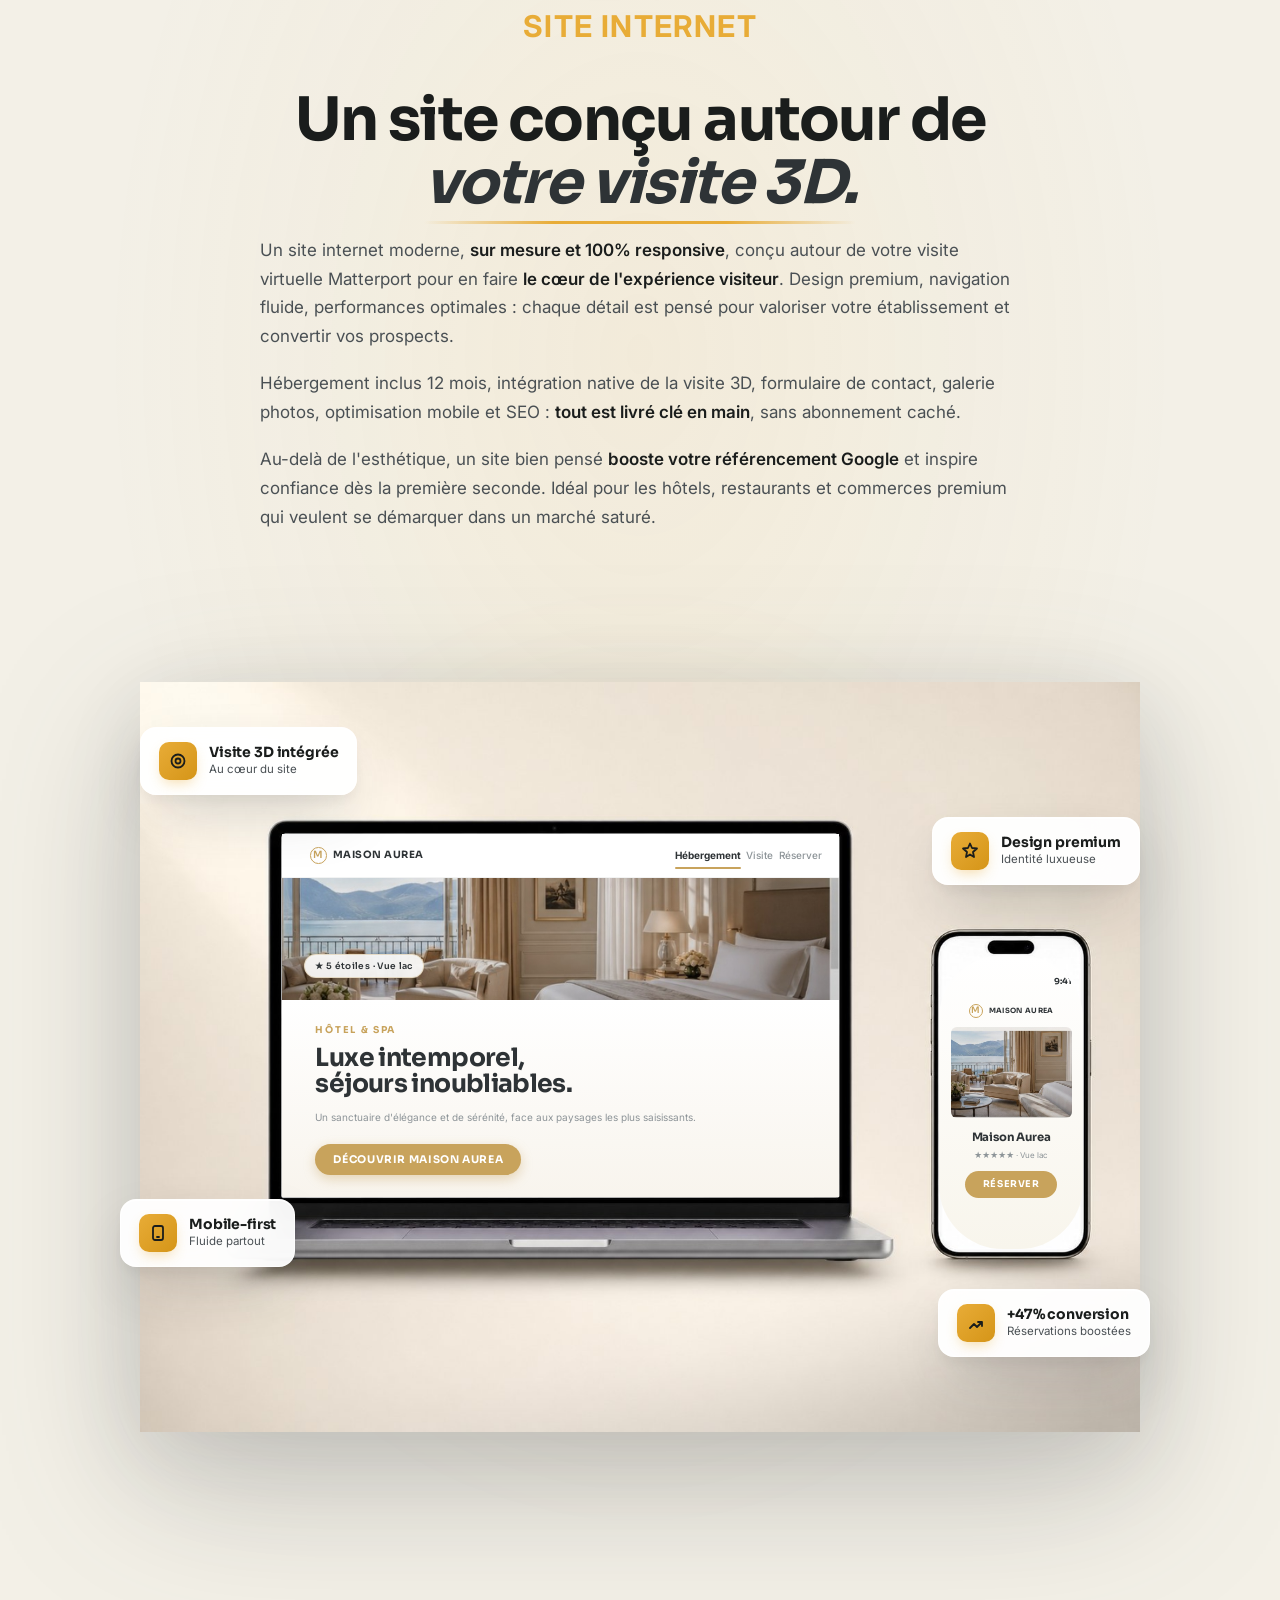
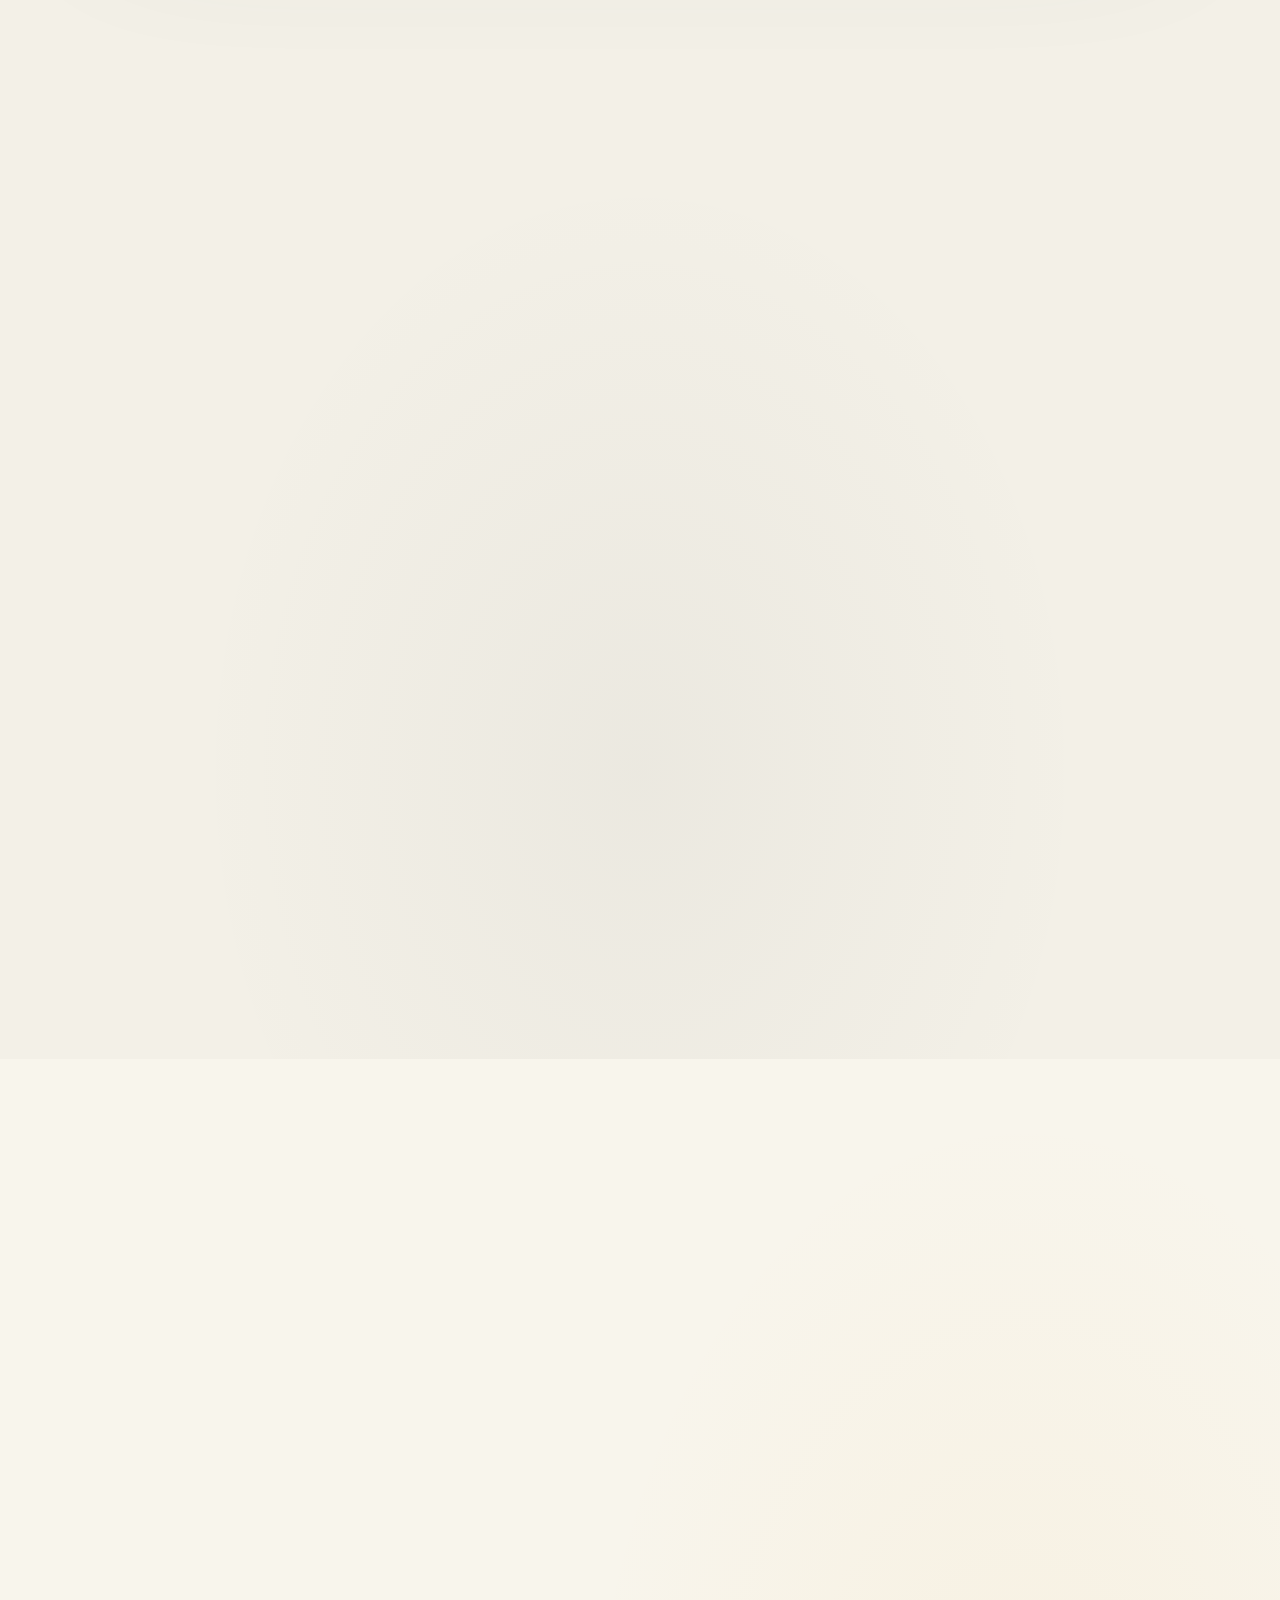
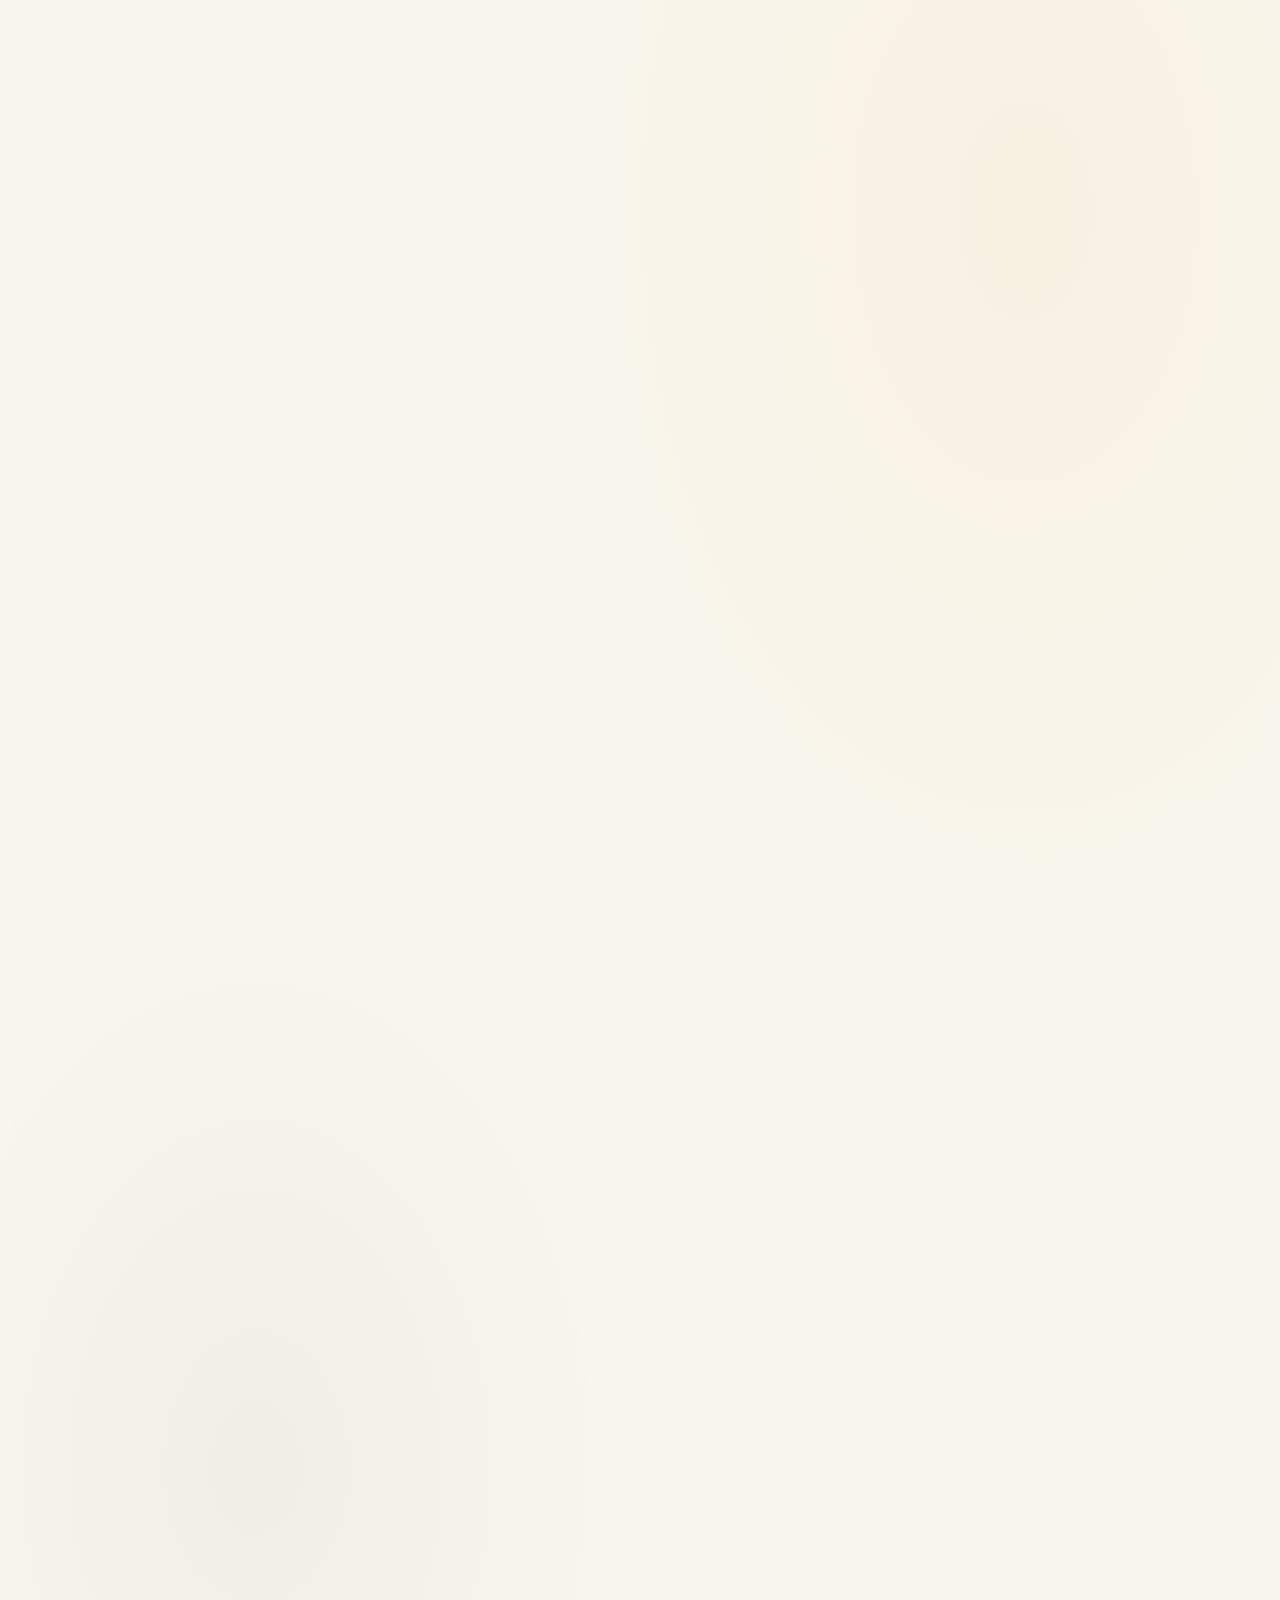
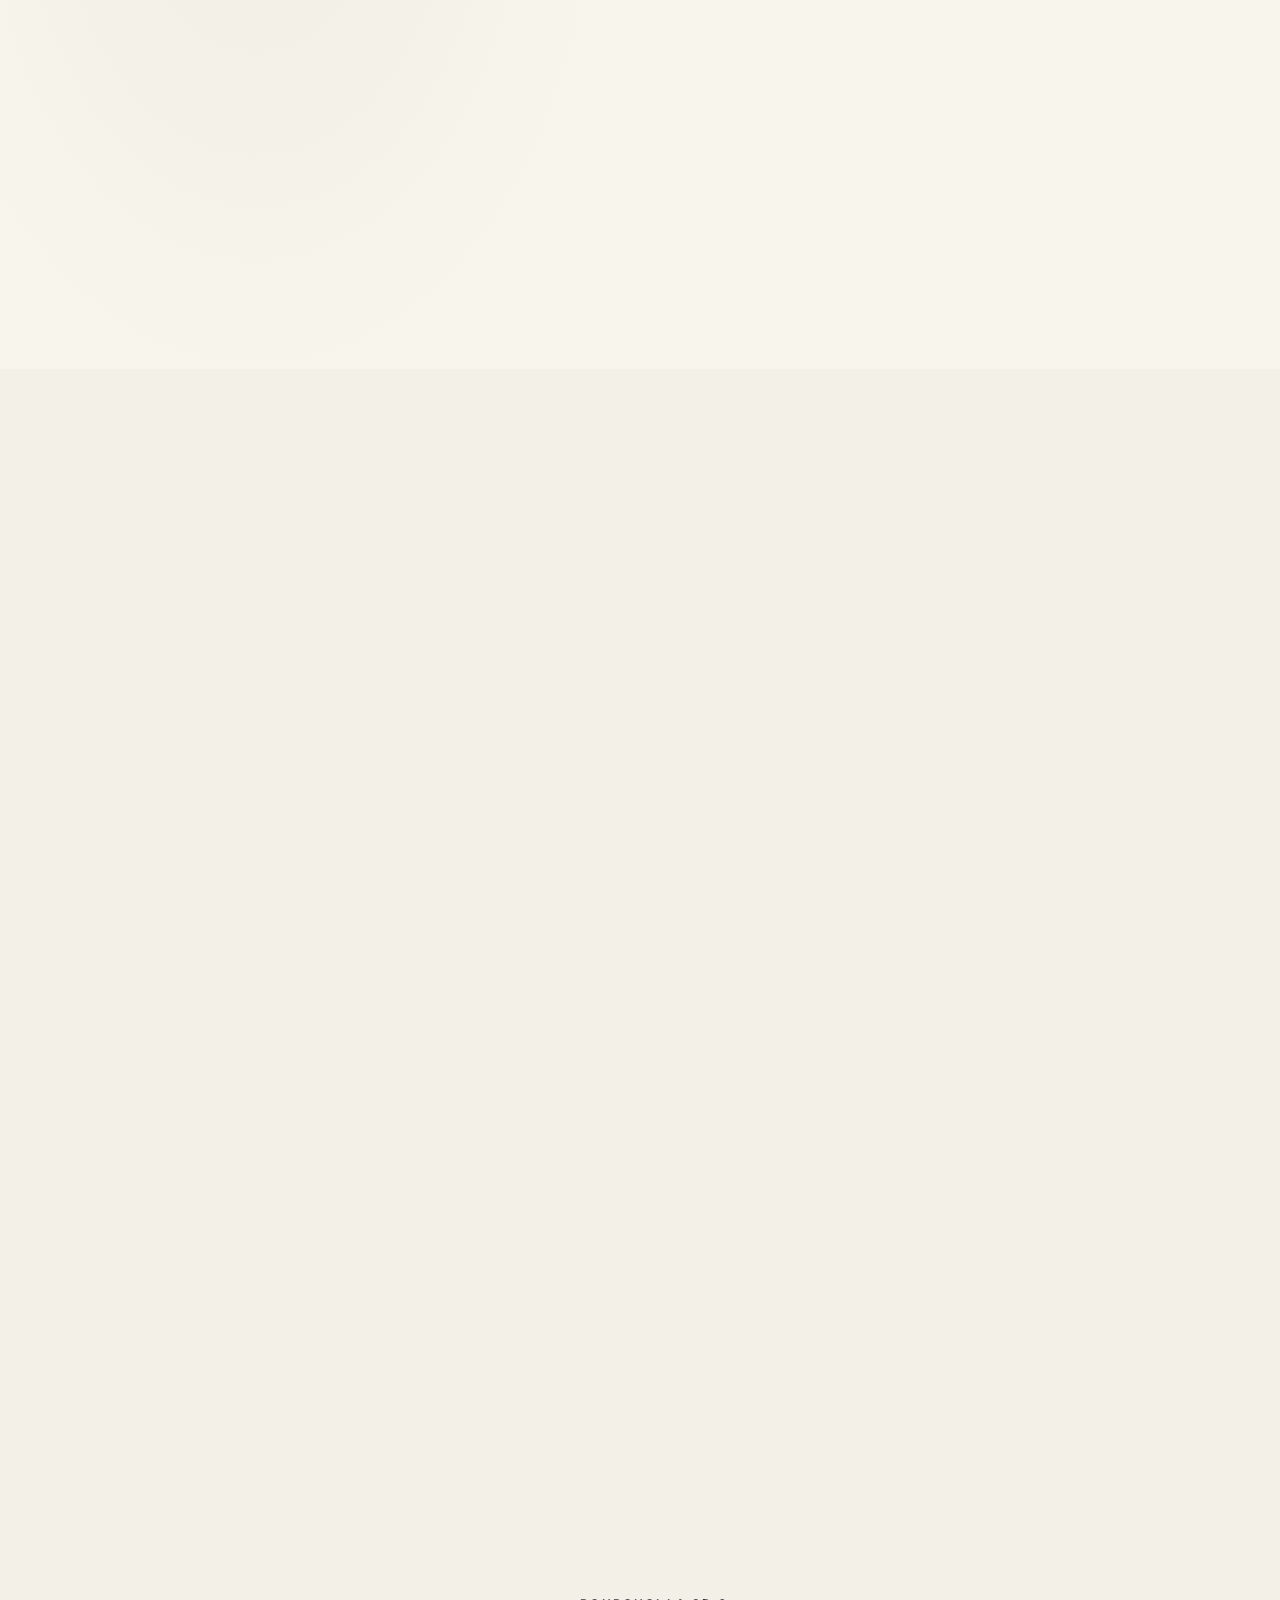
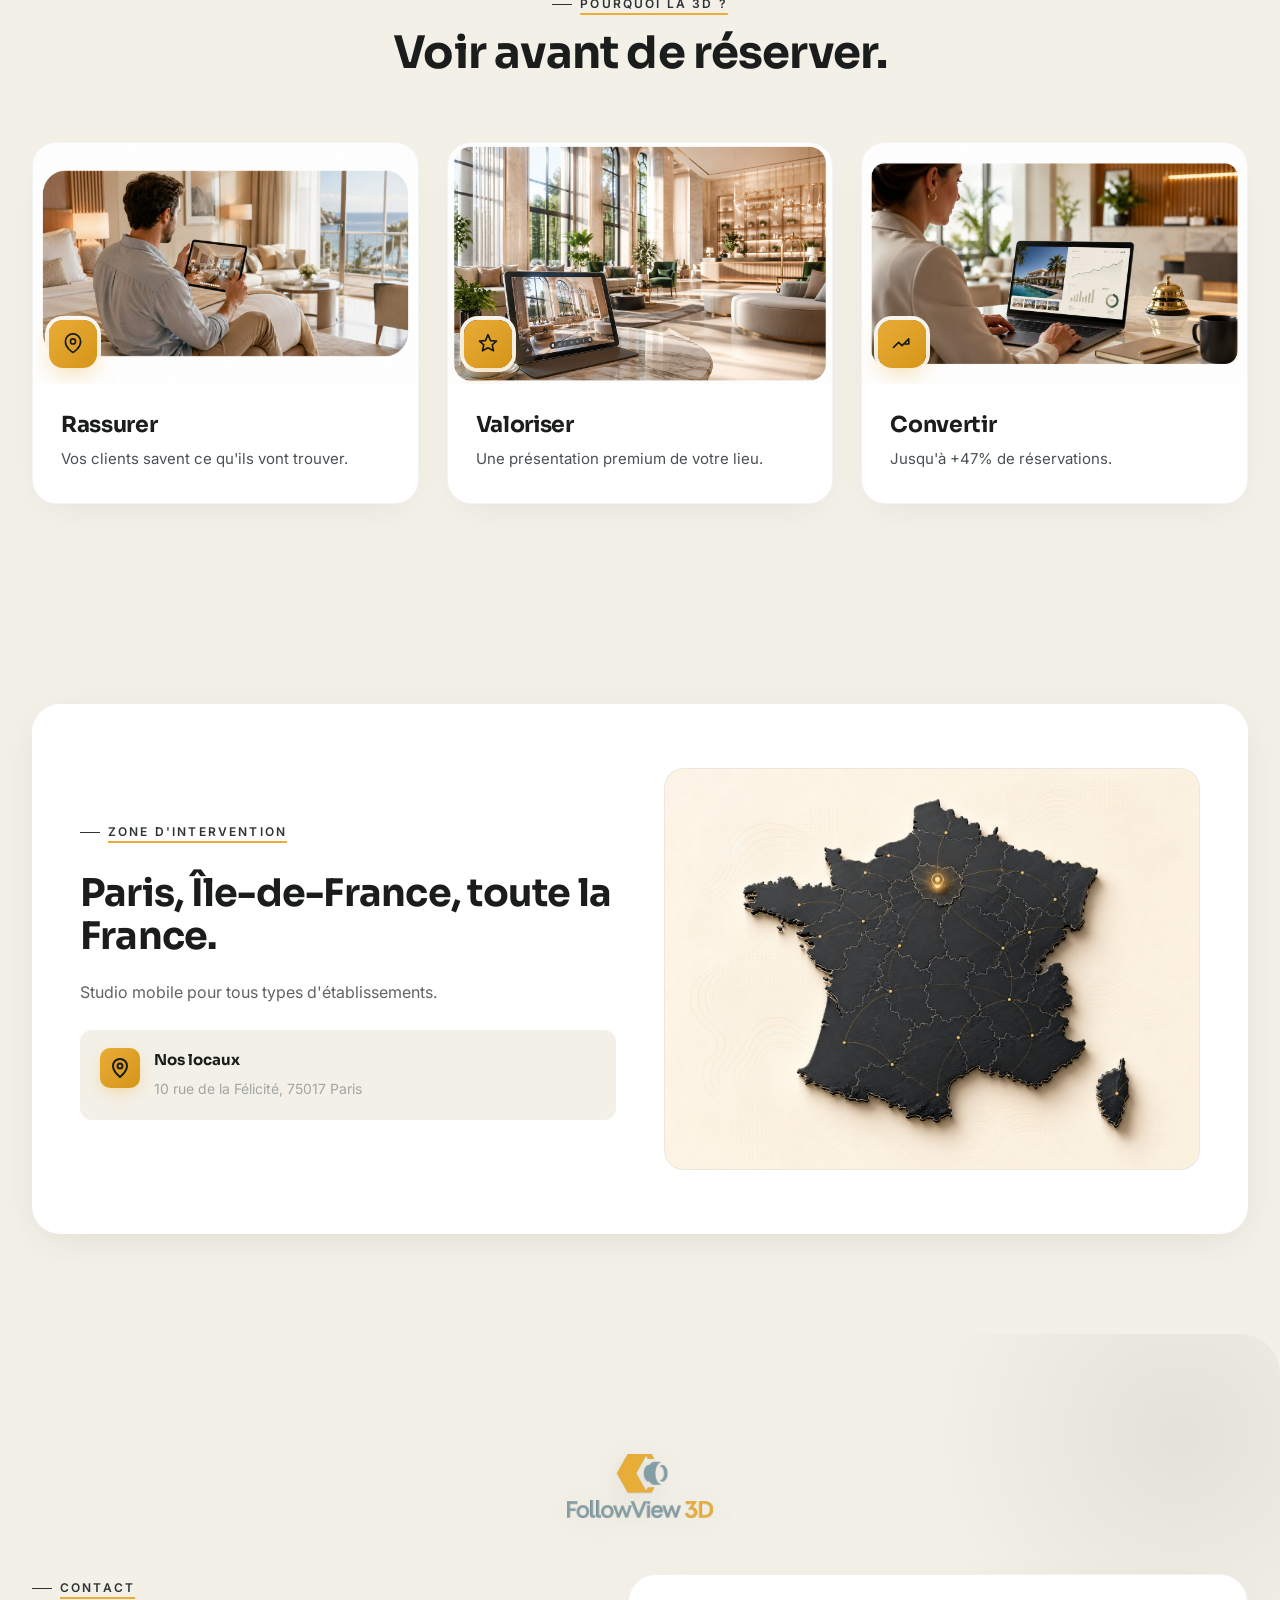
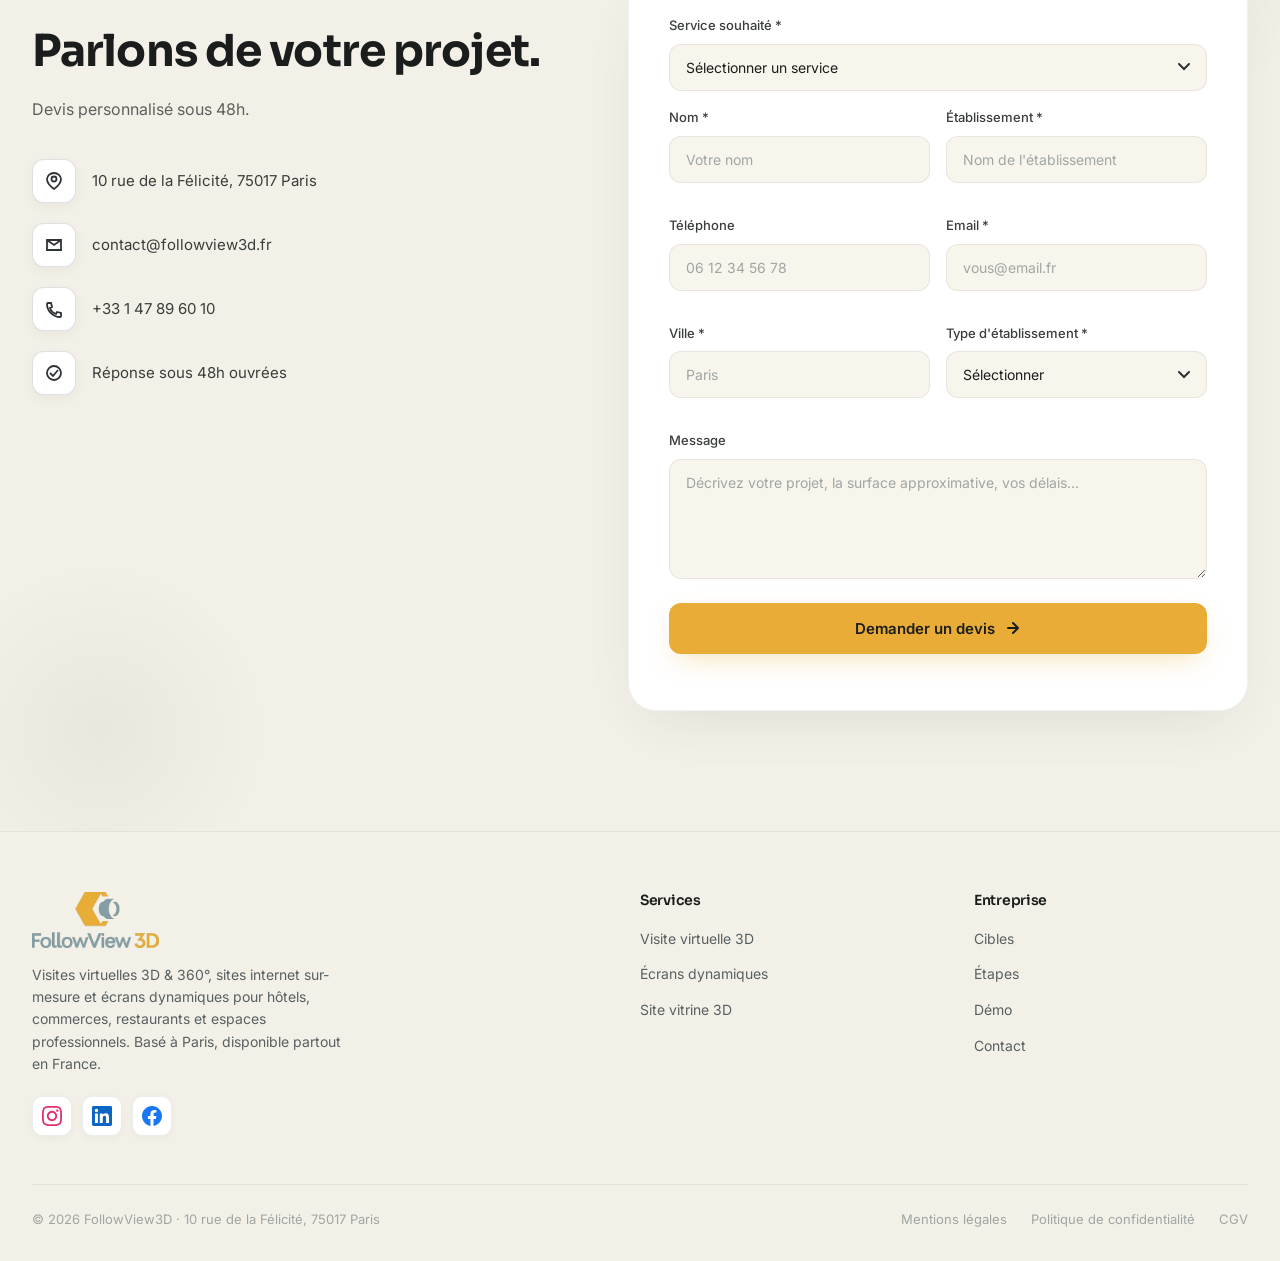
==== commit d3305e10: "Add files via upload" ====
--- a/index.html
+++ b/index.html
@@ -4,6 +4,13 @@
 <meta charset="UTF-8">
 <meta name="viewport" content="width=device-width, initial-scale=1.0">
 <title>FollowView3D — Visites virtuelles 3D & 360° pour professionnels</title>
+  <link rel="icon" href="favicon.ico" sizes="any">
+  <link rel="icon" type="image/png" sizes="32x32" href="favicon-32.png">
+  <link rel="icon" type="image/png" sizes="16x16" href="favicon-16.png">
+  <link rel="apple-touch-icon" href="apple-touch-icon.png">
+  <link rel="manifest" href="site.webmanifest">
+  <meta name="theme-color" content="#1a1d1c">
+  <meta name="apple-mobile-web-app-title" content="FollowView 3D">
 <meta name="description" content="FollowView3D crée des visites virtuelles immersives pour hôtels, commerces, salons, restaurants et espaces professionnels. Basé à Paris, partout en France.">
 
 <link rel="preconnect" href="https://fonts.googleapis.com">
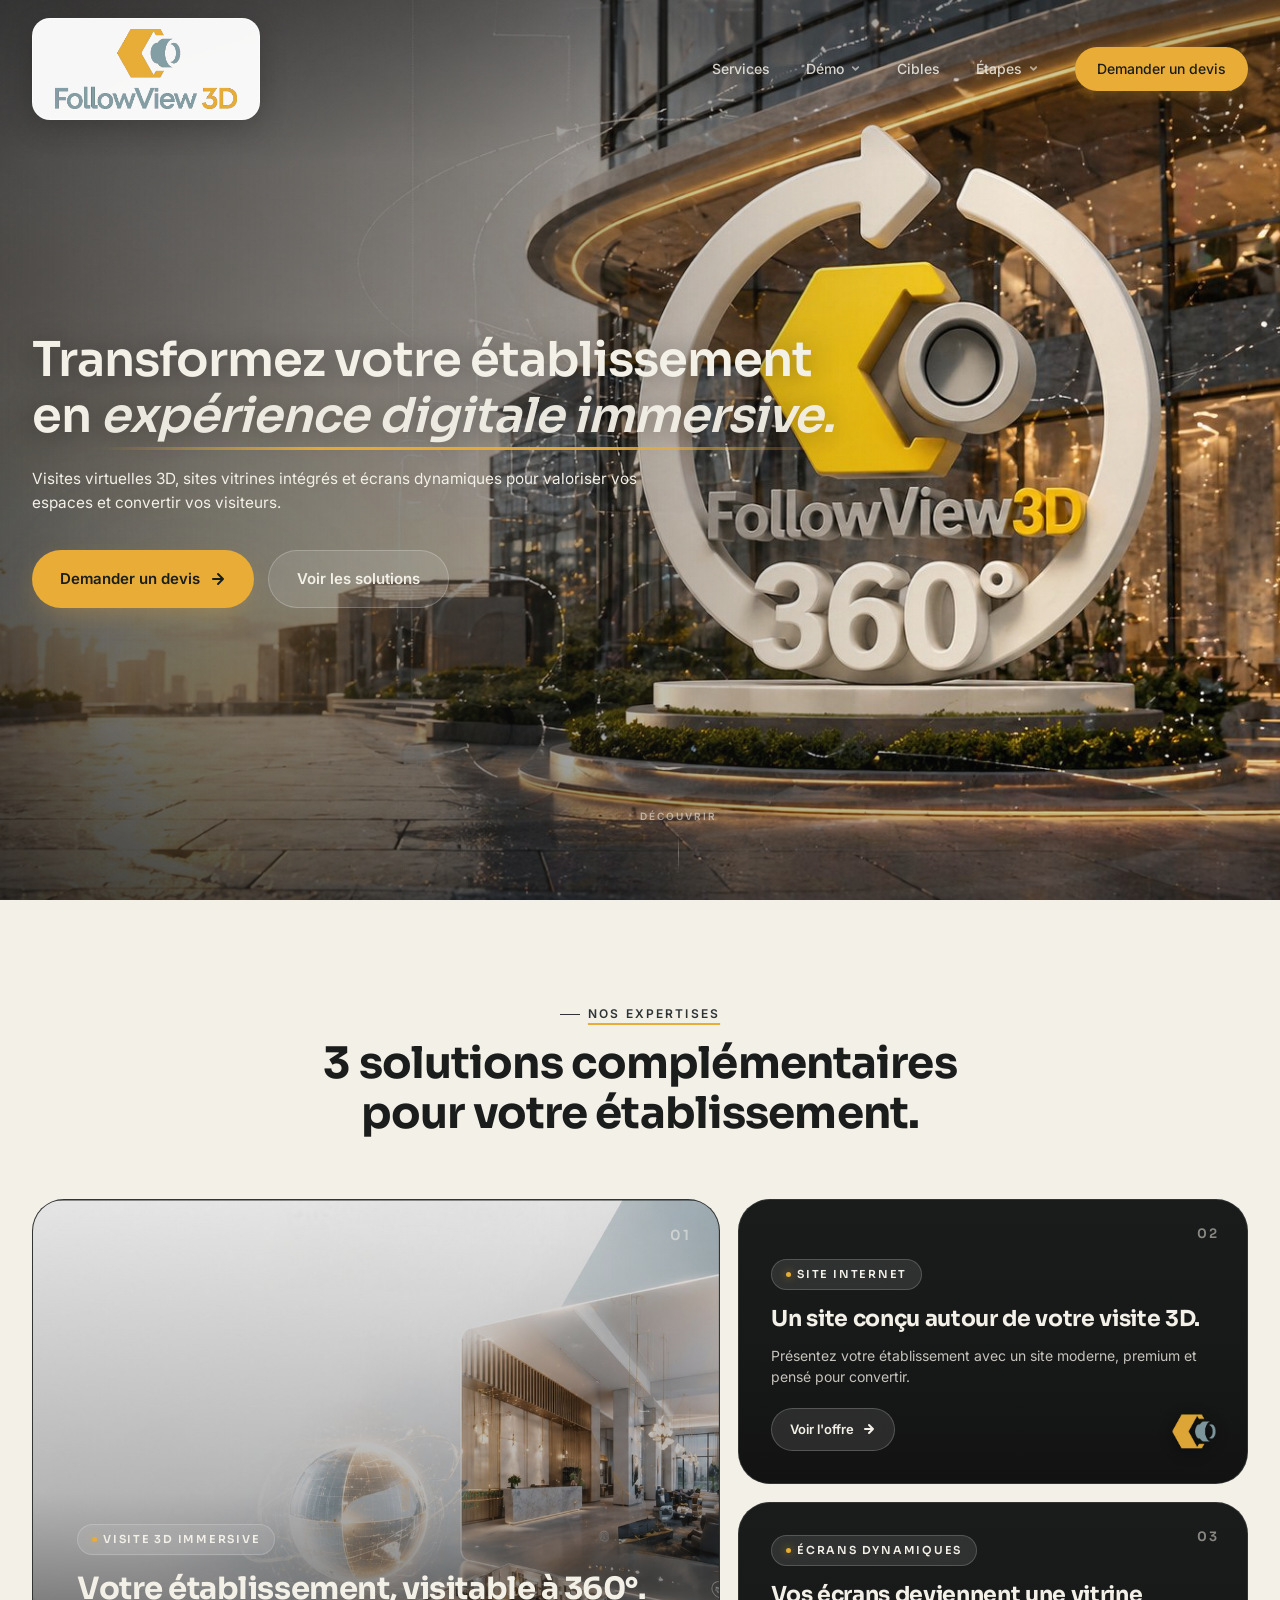
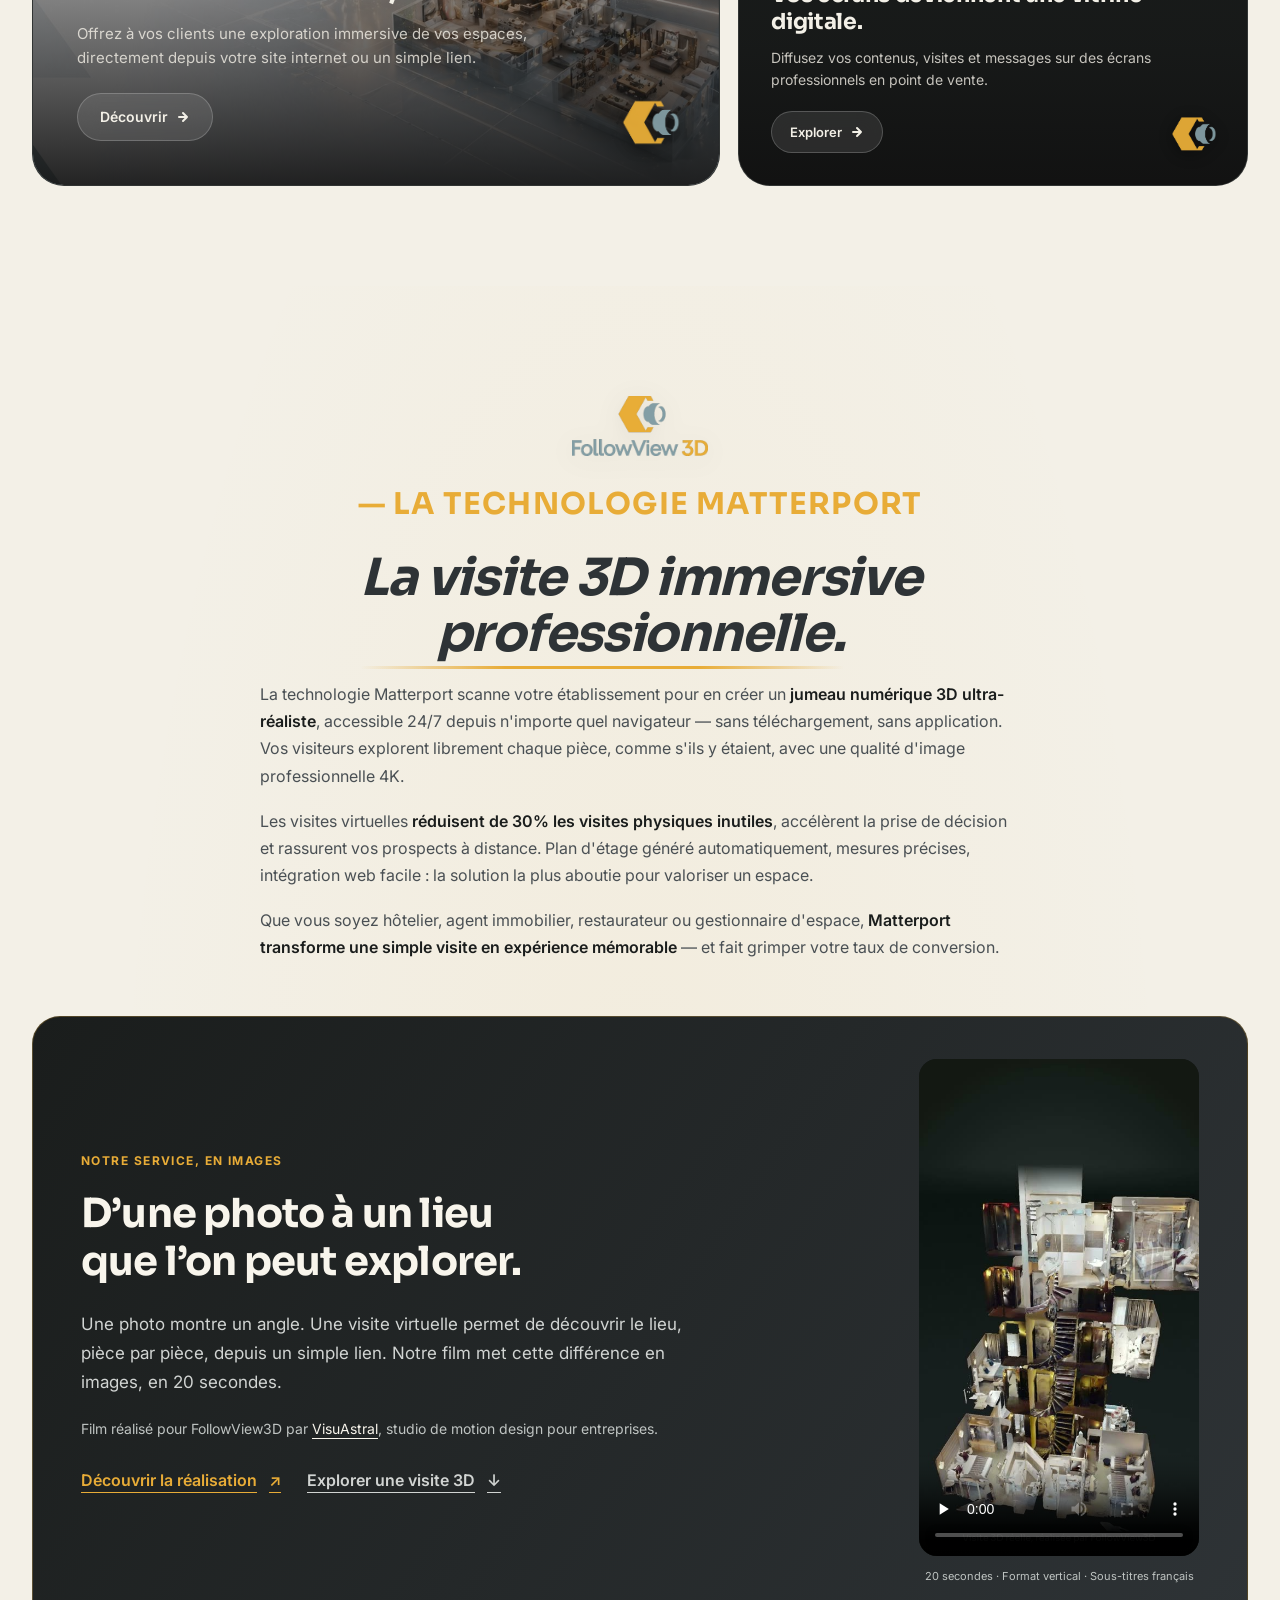
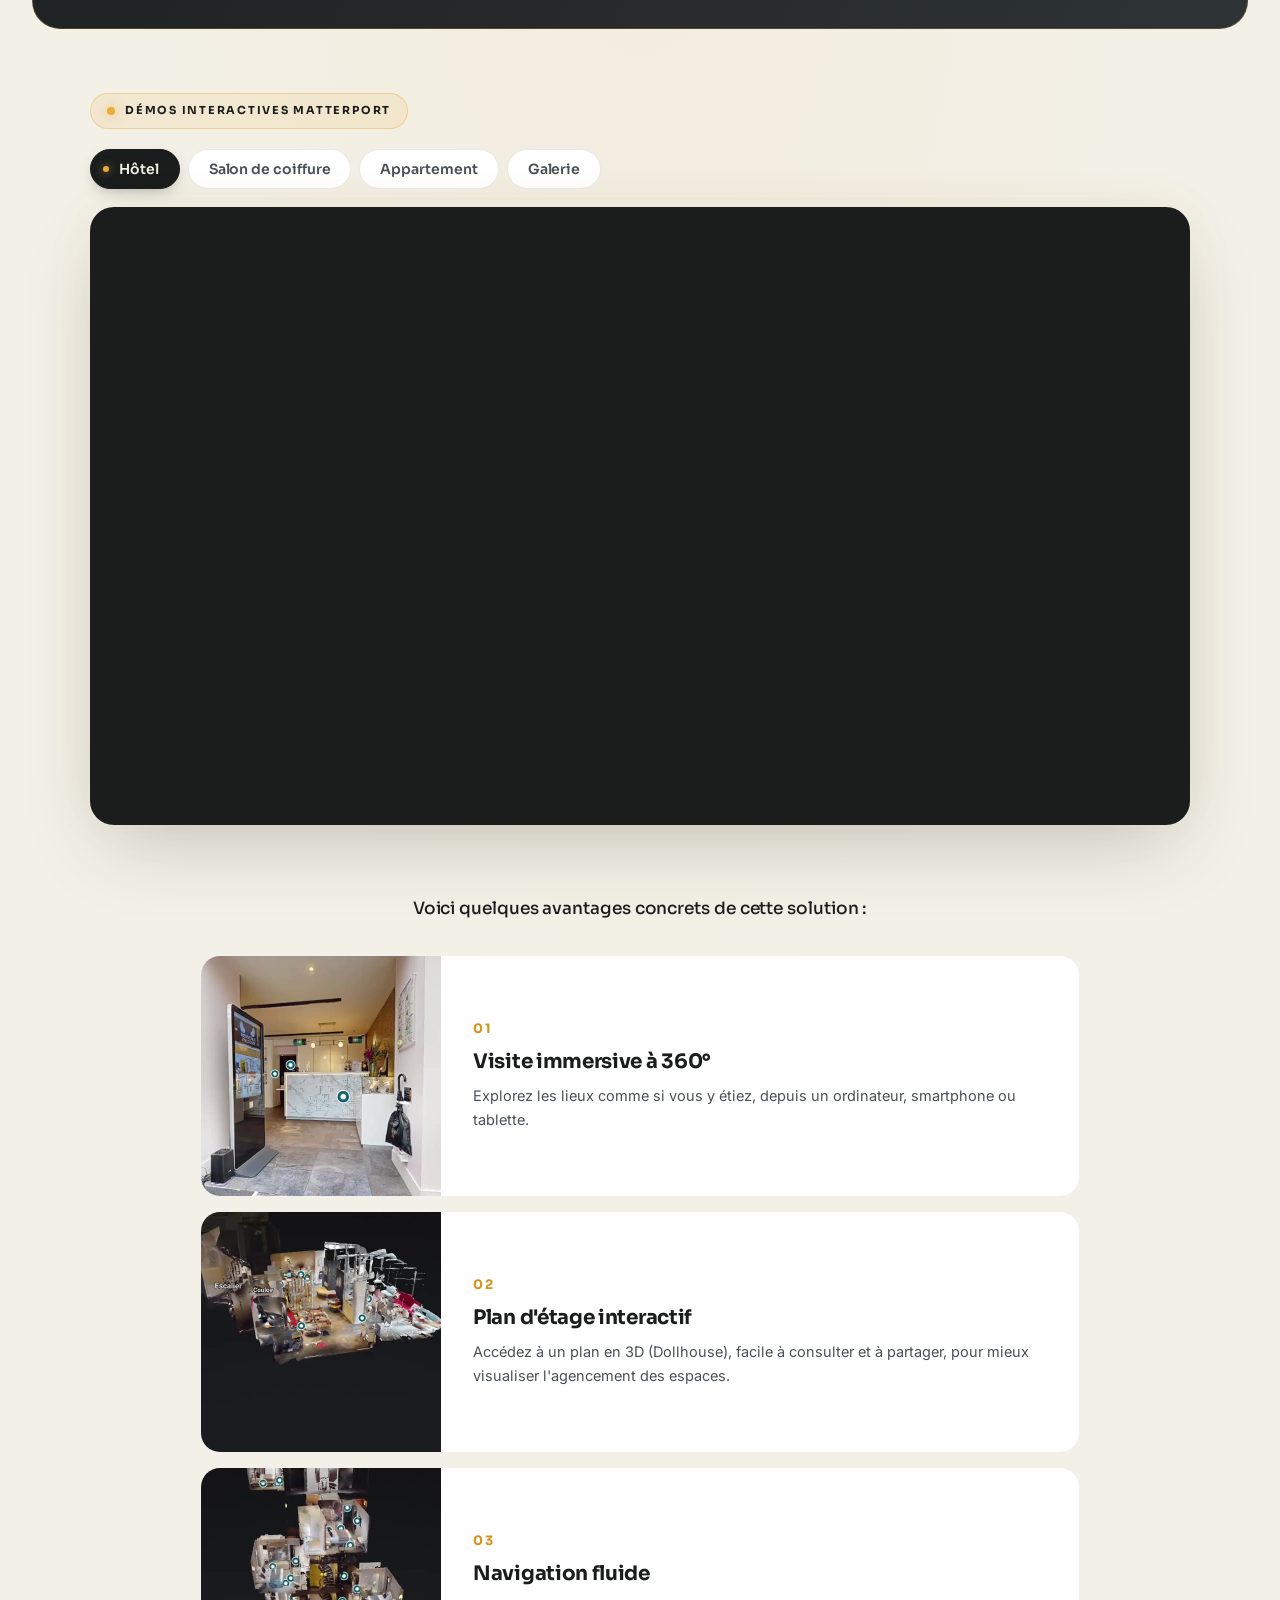
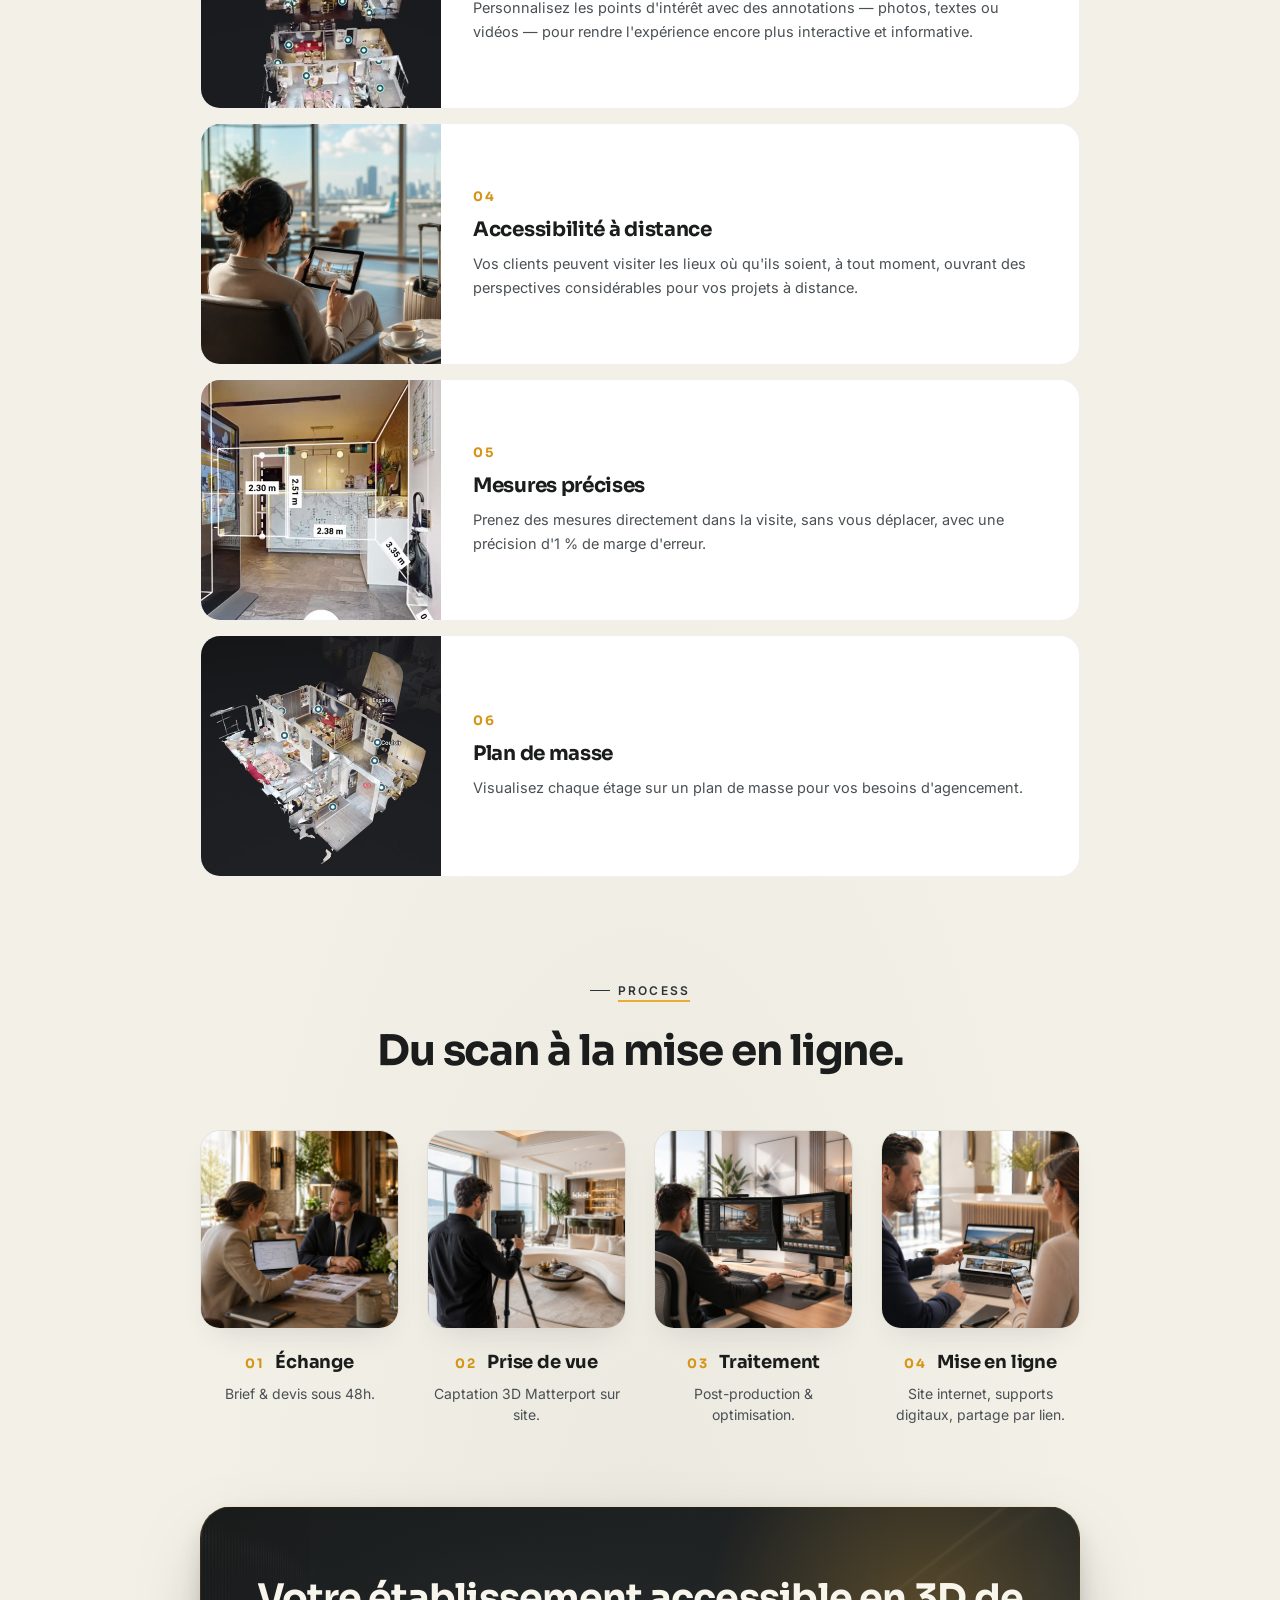
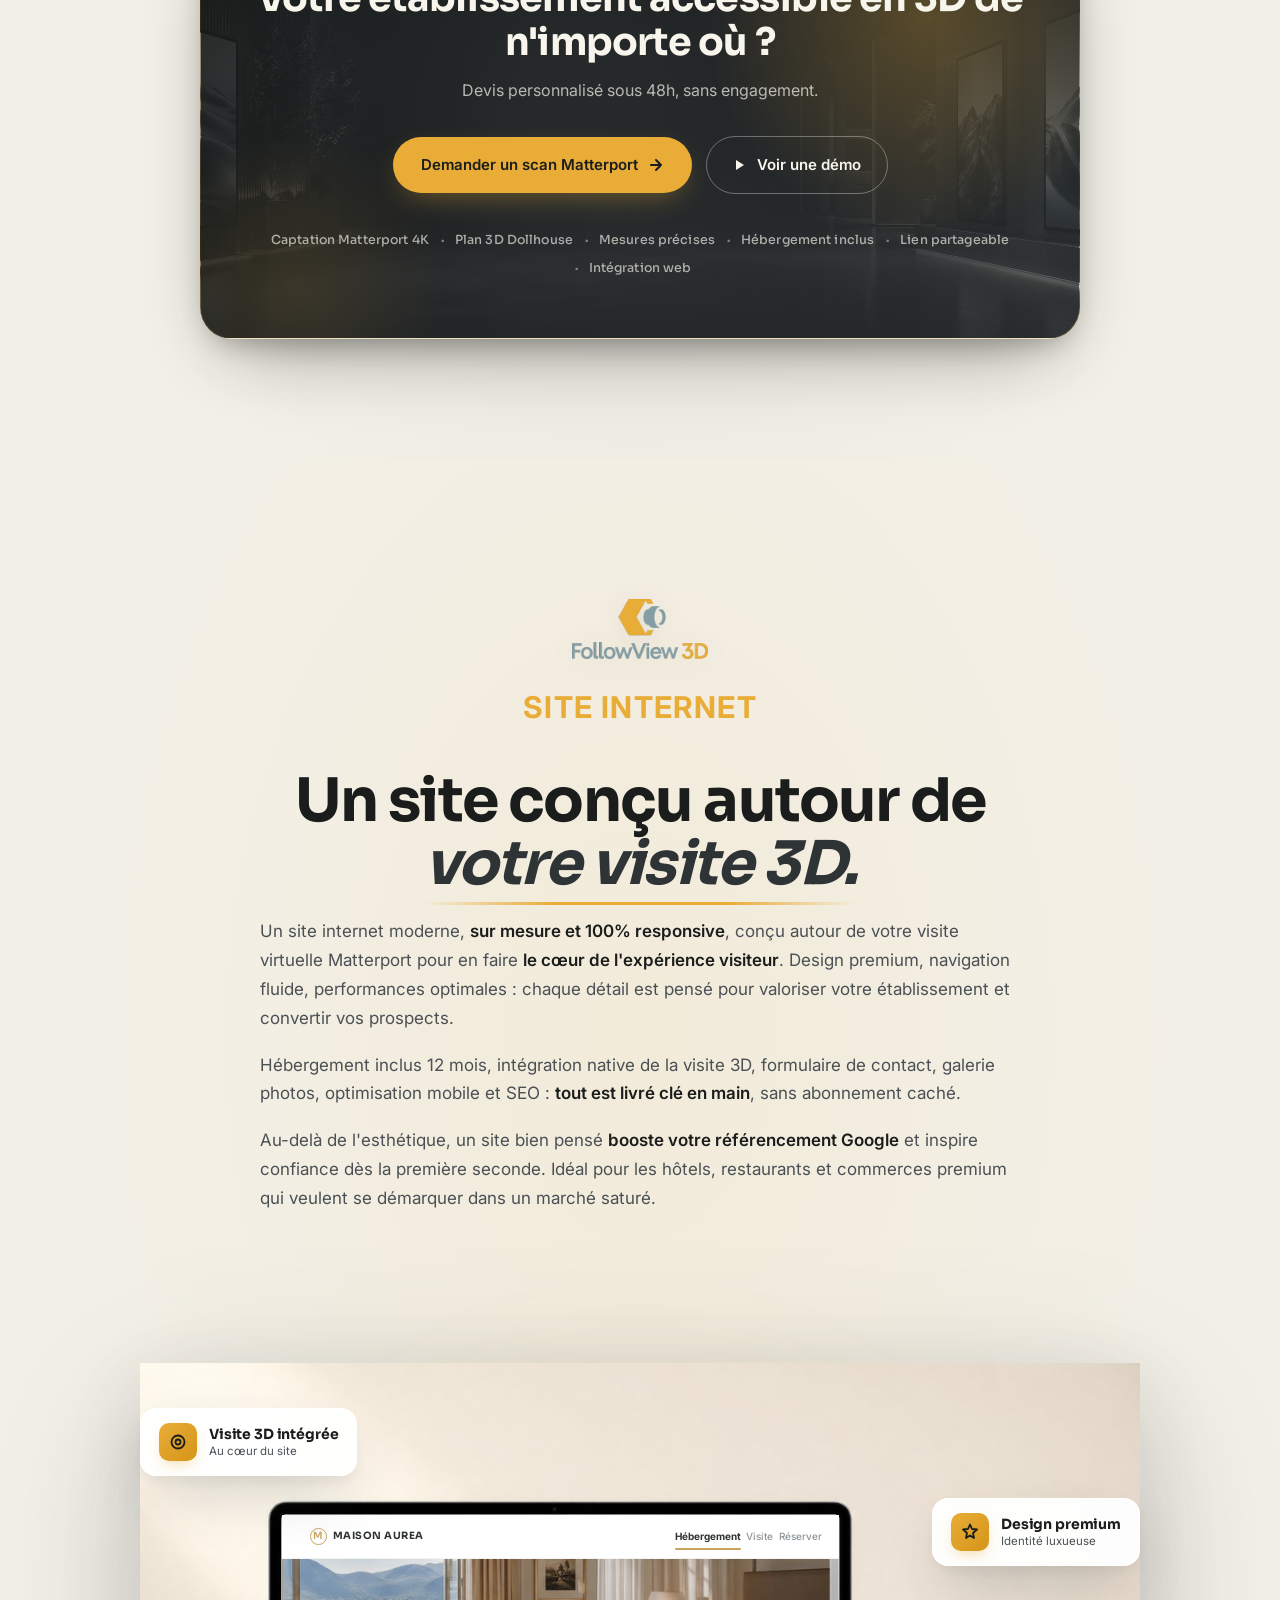
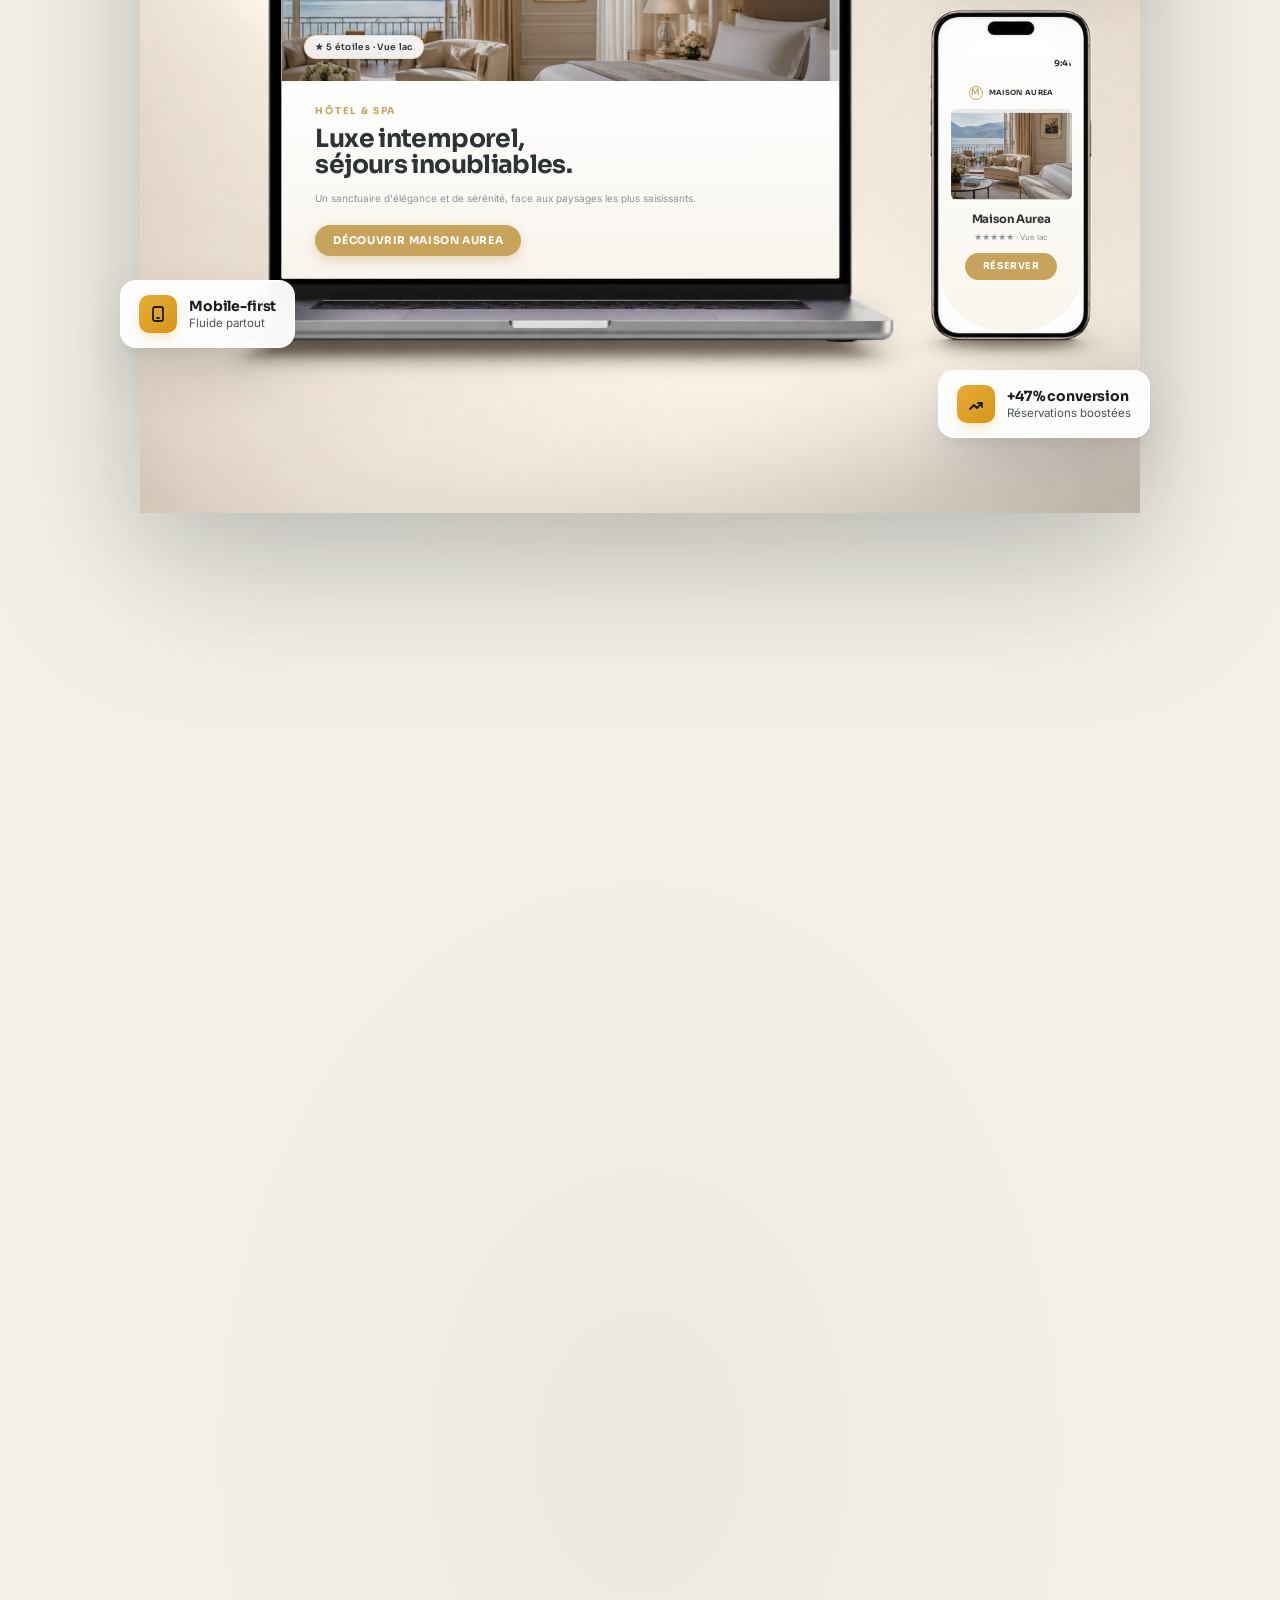
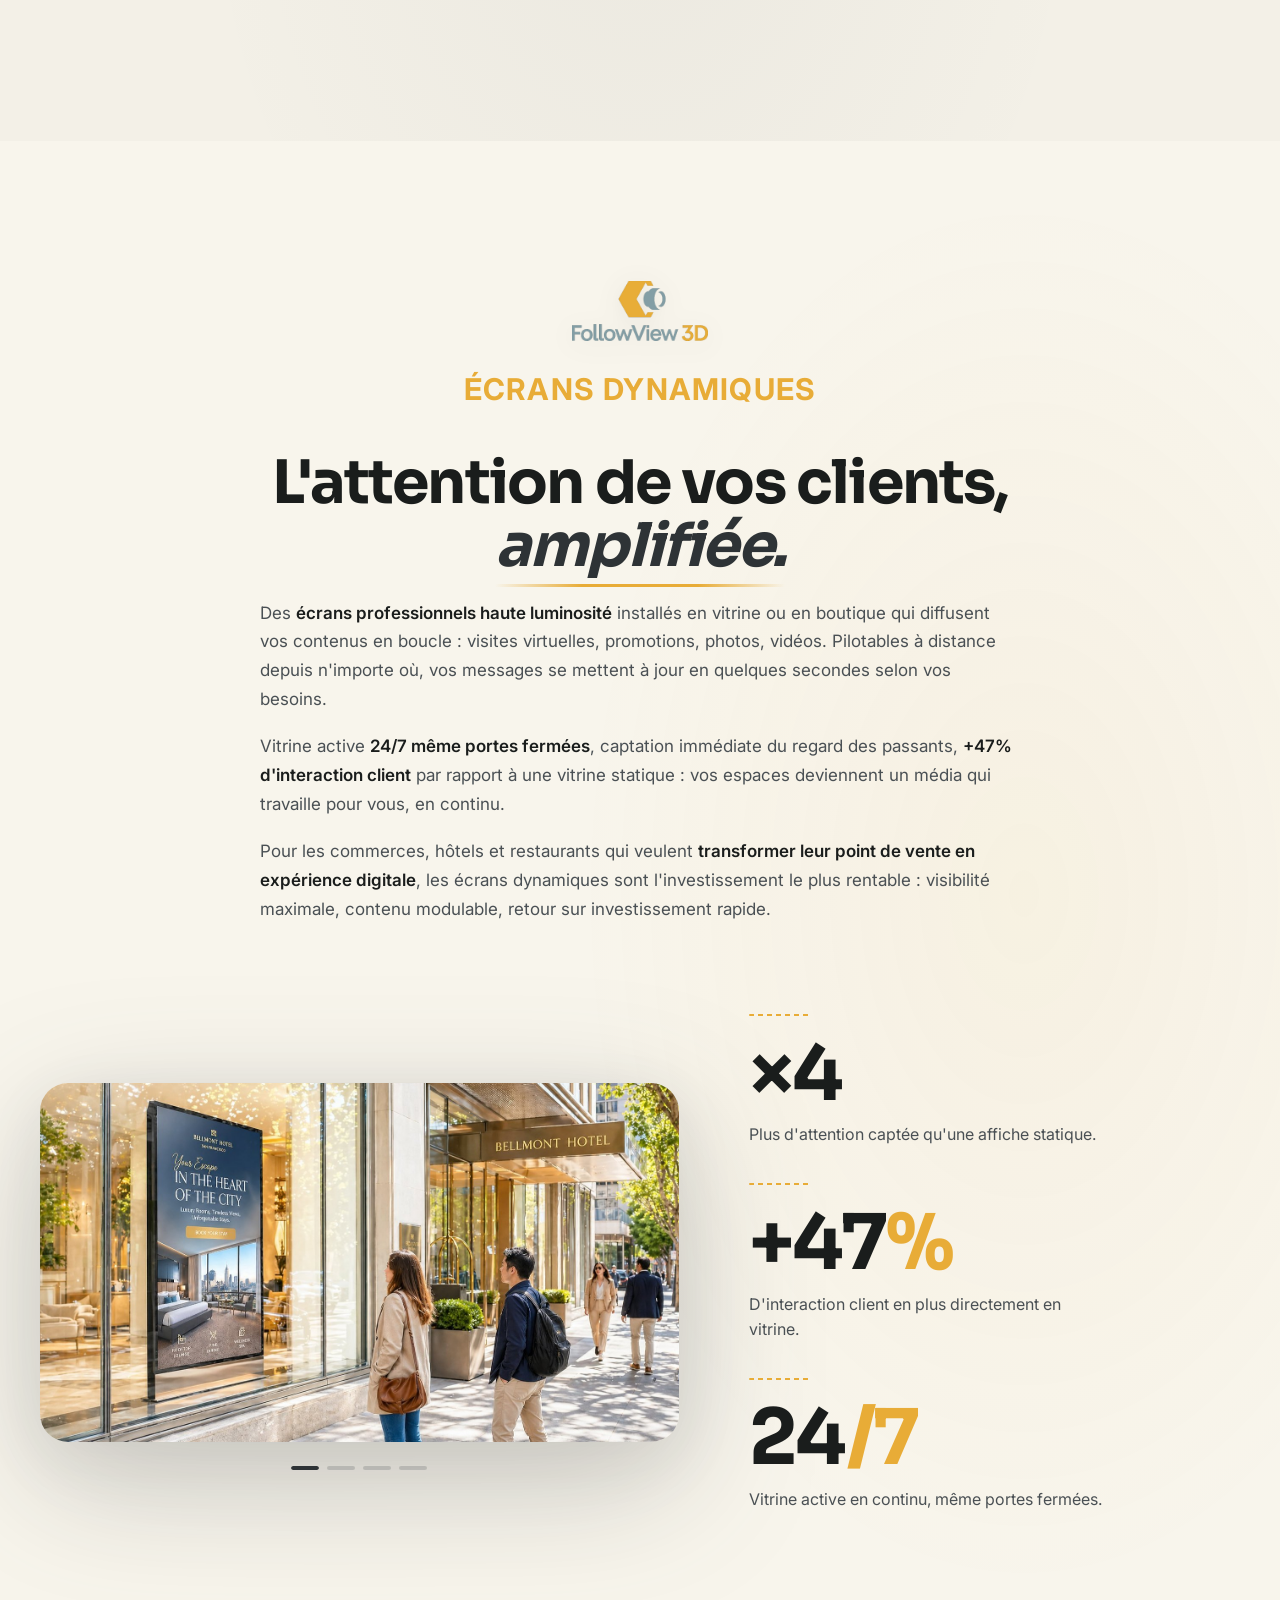
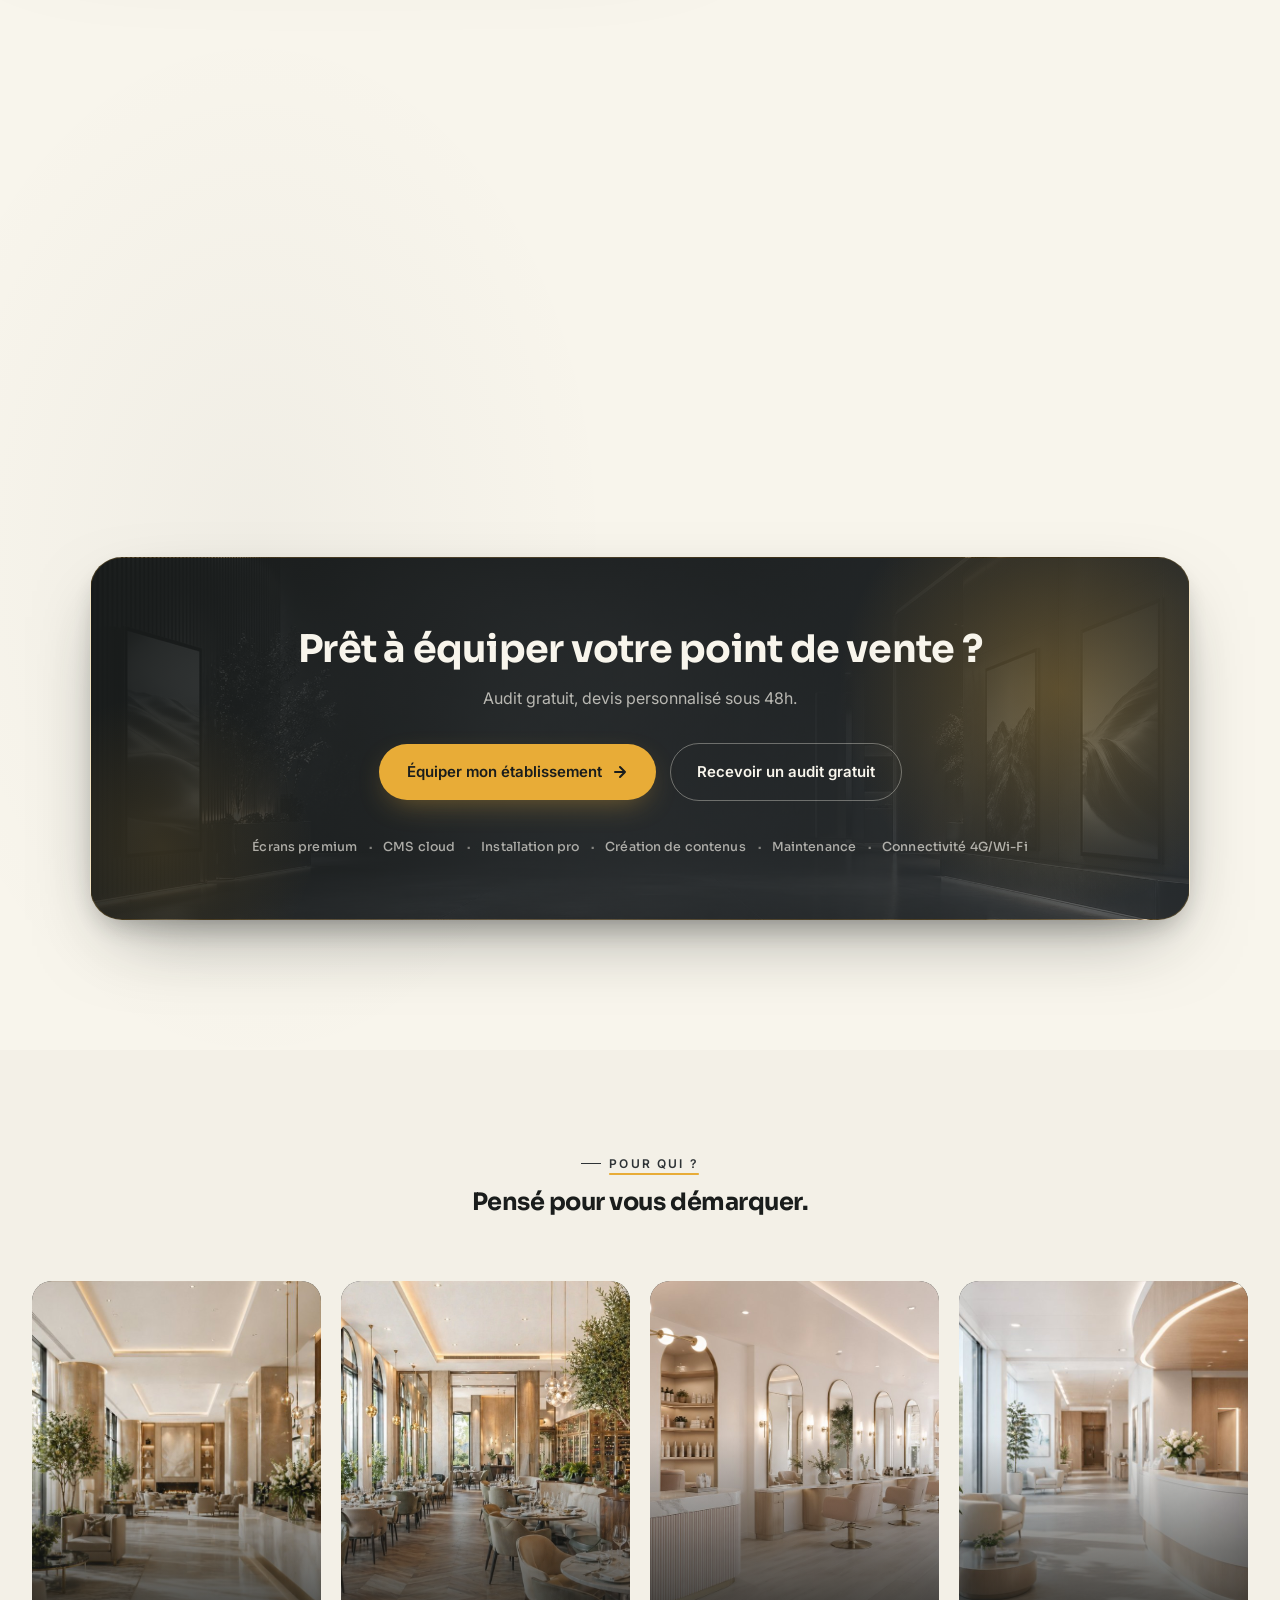
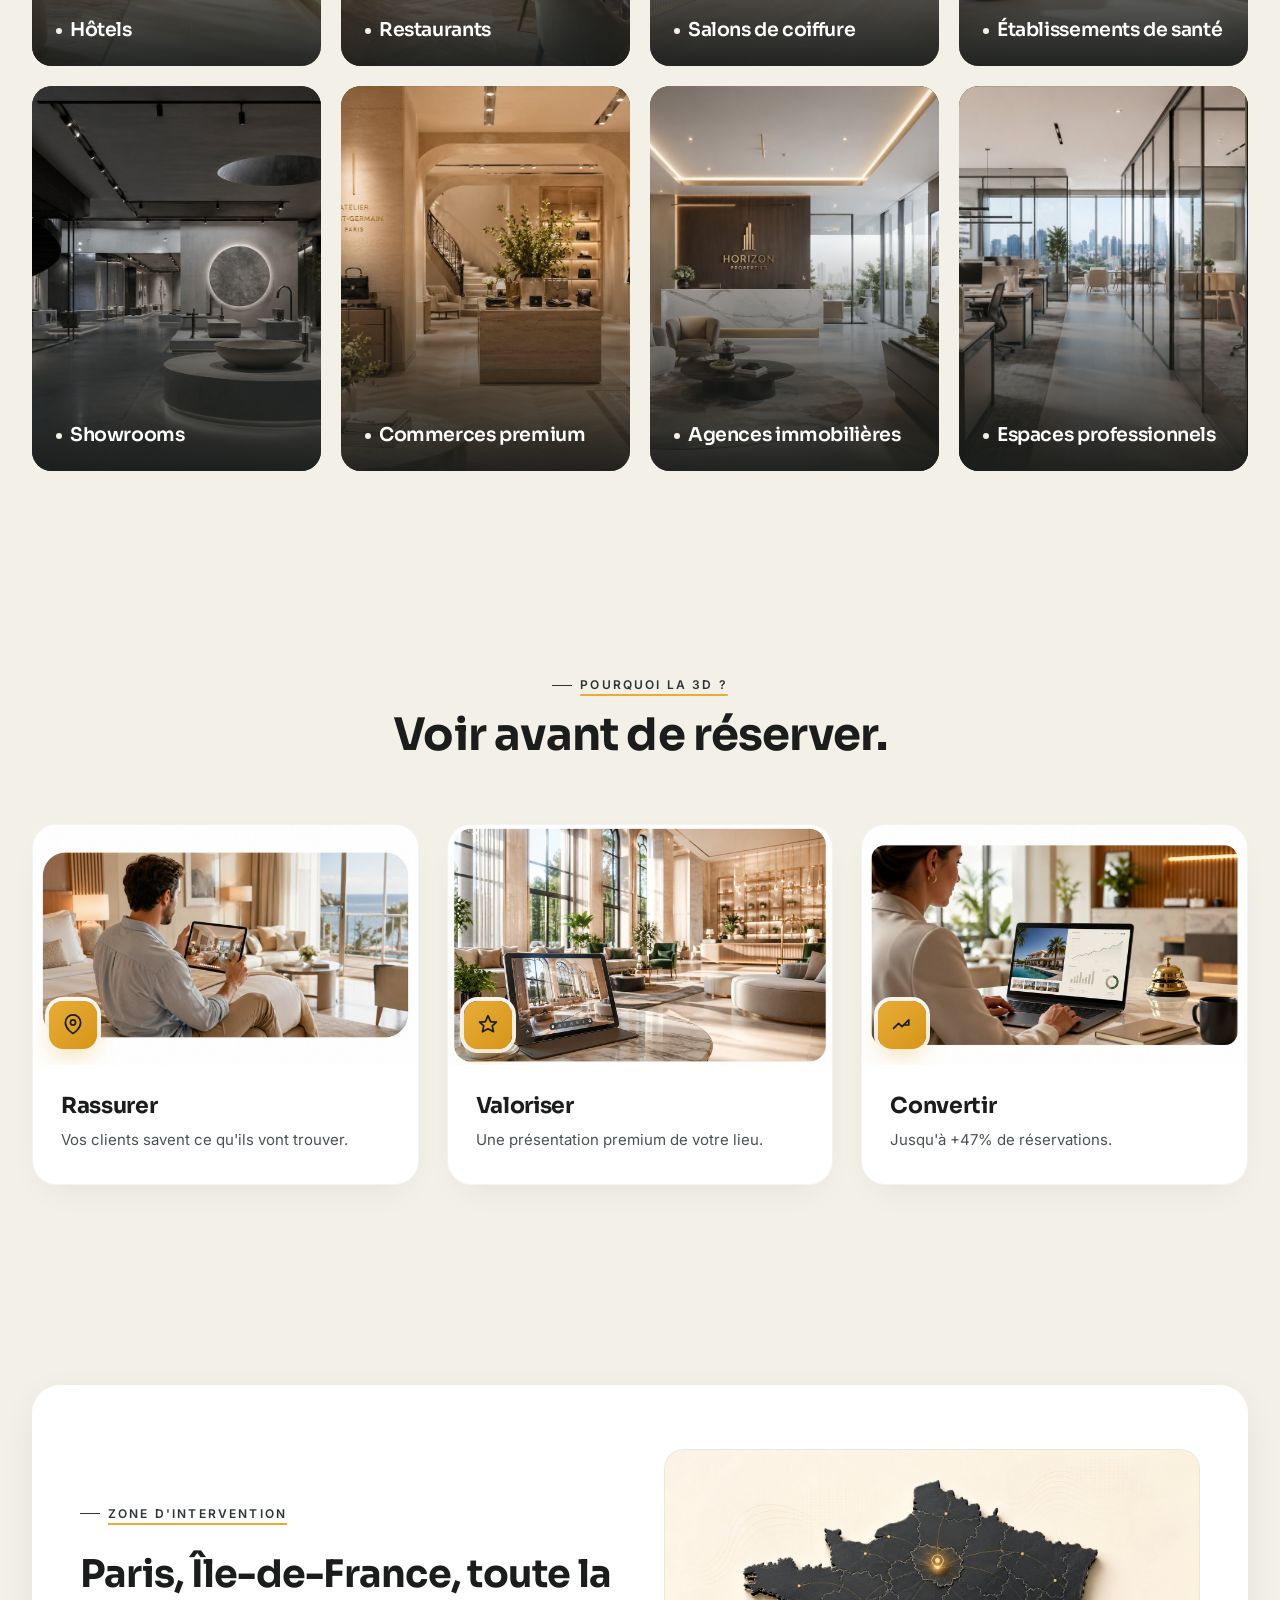
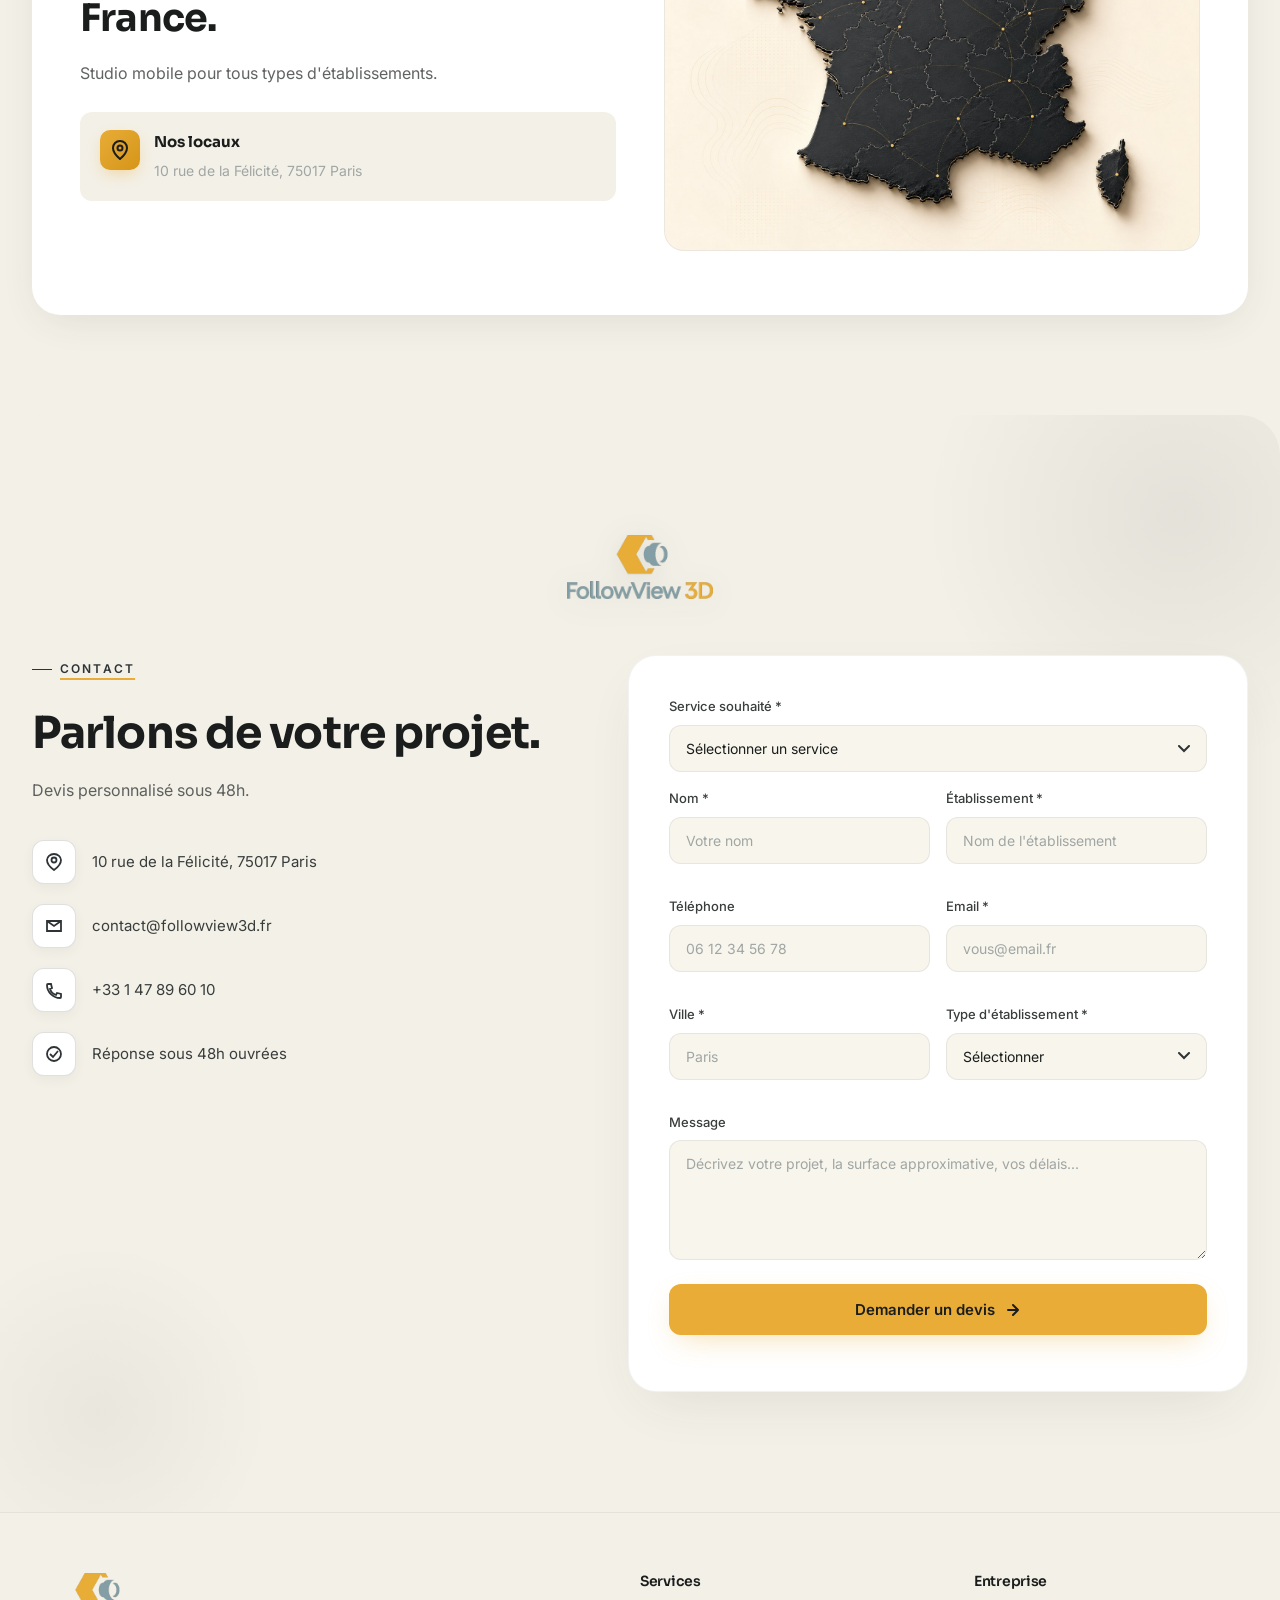
==== commit 3adde453: "Present the FollowView3D motion design film and VisuAstral collaboration" ====
--- a/index.html
+++ b/index.html
@@ -11,6 +11,8 @@
   <link rel="manifest" href="site.webmanifest">
   <meta name="theme-color" content="#1a1d1c">
   <meta name="apple-mobile-web-app-title" content="FollowView 3D">
+<link rel="canonical" href="https://www.followview3d.fr/">
+<link rel="stylesheet" href="film-visuastral.css?v=20261010">
 <meta name="description" content="FollowView3D crée des visites virtuelles immersives pour hôtels, commerces, salons, restaurants et espaces professionnels. Basé à Paris, partout en France.">
 
 <link rel="preconnect" href="https://fonts.googleapis.com">
@@ -4532,6 +4534,27 @@
         Que vous soyez hôtelier, agent immobilier, restaurateur ou gestionnaire d'espace, <strong>Matterport transforme une simple visite en expérience mémorable</strong> — et fait grimper votre taux de conversion.
       </p>
     </div>
+
+    <section class="fv-film-intro" id="notre-film" aria-labelledby="fv-film-title">
+      <div class="fv-film-copy">
+        <p class="fv-film-eyebrow">Notre service, en images</p>
+        <h3 id="fv-film-title">D’une photo à un lieu<br>que l’on peut explorer.</h3>
+        <p>Une photo montre un angle. Une visite virtuelle permet de découvrir le lieu, pièce par pièce, depuis un simple lien. Notre film met cette différence en images, en 20 secondes.</p>
+        <p class="fv-film-credit">Film réalisé pour FollowView3D par <a href="https://visuastral.fr/">VisuAstral</a>, studio de motion design pour entreprises.</p>
+        <div class="fv-film-actions">
+          <a class="fv-film-link" href="film-motion-design-visuastral.html">Découvrir la réalisation <span aria-hidden="true">↗</span></a>
+          <a class="fv-film-link fv-film-link--quiet" href="#demo">Explorer une visite 3D <span aria-hidden="true">↓</span></a>
+        </div>
+      </div>
+      <figure class="fv-film-media">
+        <video class="fv-film-player" controls playsinline preload="none" poster="assets/film-visuastral/poster.jpg" width="1080" height="1920" aria-label="Film FollowView3D réalisé par VisuAstral, 20 secondes">
+          <source src="assets/film-visuastral/followview3d-v7.mp4" type="video/mp4">
+          <track kind="subtitles" src="assets/film-visuastral/followview3d-v7-fr.vtt" srclang="fr" label="Français" default>
+          Votre navigateur ne permet pas la lecture de cette vidéo. <a href="assets/film-visuastral/followview3d-v7.mp4">Ouvrir le film FollowView3D</a>.
+        </video>
+        <figcaption>20 secondes · Format vertical · Sous-titres français</figcaption>
+      </figure>
+    </section>
 
     <!-- Démo immersive : iframe Matterport avec onglets de sélection par type d'établissement -->
     <div class="matterport-demo fade-in" id="demo">
@@ -5415,6 +5438,7 @@
           <li><a href="#cibles">Cibles</a></li>
           <li><a href="#process">Étapes</a></li>
           <li><a href="#demo">Démo</a></li>
+          <li><a href="film-motion-design-visuastral.html">Notre film avec VisuAstral</a></li>
           <li><a href="#contact">Contact</a></li>
         </ul>
       </div>
--- a/film-visuastral.css
+++ b/film-visuastral.css
@@ -0,0 +1,71 @@
+/* Film FollowView3D: scoped additions, preserving the existing site. */
+.fv-film-intro{display:grid;grid-template-columns:minmax(0,1fr) 280px;gap:64px;align-items:center;margin:54px 0 64px;padding:42px 48px;border:1px solid rgba(232,172,55,.25);border-radius:28px;background:linear-gradient(125deg,#1A1D1C,#2E3336)}
+.fv-film-copy{max-width:640px}
+.fv-film-eyebrow{font-size:12px;font-weight:700;letter-spacing:.12em;text-transform:uppercase;color:#E8AC37;margin:0 0 20px}
+.fv-film-copy h3{font-size:clamp(26px,3.2vw,40px);line-height:1.2;color:#F8F5EC;margin:0 0 24px}
+.fv-film-copy>p:not(.fv-film-eyebrow){font-size:17px;line-height:1.7;color:#d1d4d2;margin:0 0 20px}
+.fv-film-copy .fv-film-credit{font-size:14px!important;color:#bfc4c2!important}
+.fv-film-credit a{color:#F8F5EC;text-decoration:underline;text-underline-offset:4px}
+.fv-film-actions{display:flex;gap:16px 26px;flex-wrap:wrap;margin-top:28px}
+.fv-film-link{display:inline-flex;gap:12px;align-items:center;color:#E8AC37;font-weight:600;text-decoration:underline;text-underline-offset:6px;line-height:1.6}
+.fv-film-link--quiet{color:#d1d4d2}
+.fv-film-media{margin:0;min-width:0}
+.fv-film-player{display:block;width:100%;height:auto;aspect-ratio:9/16;background:#16191a;border-radius:18px;object-fit:contain}
+.fv-film-media figcaption{font-size:11px;color:#bfc4c2;text-align:center;margin-top:12px;line-height:1.6}
+.fv-film-intro a:focus-visible,.fv-case-page a:focus-visible,.fv-film-player:focus-visible{outline:3px solid #E8AC37;outline-offset:5px}
+@media(max-width:800px){.fv-film-intro{gap:32px;padding:32px;grid-template-columns:minmax(0,1fr) 230px}.fv-film-actions{flex-direction:column;gap:18px}.fv-film-copy>p:not(.fv-film-eyebrow){font-size:16px}}
+@media(max-width:600px){.fv-film-intro{grid-template-columns:1fr;padding:28px 22px;gap:28px;margin:36px 0 44px;border-radius:22px}.fv-film-media{width:min(100%,280px);justify-self:center}.fv-film-copy h3{font-size:28px}.fv-film-copy h3 br{display:none}}
+
+/* Dedicated case page, in FollowView3D's graphite and warm yellow identity. */
+.fv-case-page{margin:0;background:#F3F0E7;color:#1A1D1C;font-family:Inter,-apple-system,BlinkMacSystemFont,sans-serif;font-size:16px;line-height:1.7;-webkit-font-smoothing:antialiased}
+.fv-case-page *{box-sizing:border-box}
+.fv-case-page h1,.fv-case-page h2{font-family:Sora,sans-serif;font-weight:600;letter-spacing:-.045em;line-height:1.15;margin:0 0 24px}
+.fv-case-page h2{font-size:clamp(28px,3.5vw,42px)}
+.fv-case-page p{margin:0 0 20px}
+.fv-case-page a{color:inherit;text-underline-offset:4px}
+.fv-case-page img{max-width:100%}
+.fv-case-wrap{width:min(1120px,100%);margin:auto;padding-left:40px;padding-right:40px}
+.fv-case-skip{position:absolute;top:-100px;left:16px;z-index:101;background:#1A1D1C;color:#fff!important;padding:10px 20px}
+.fv-case-skip:focus{top:12px}
+.fv-case-header{position:sticky;top:0;z-index:100;background:rgba(248,245,236,.96);border-bottom:1px solid #deddd5}
+.fv-case-header .fv-case-wrap{display:flex;align-items:center;justify-content:space-between;gap:24px;min-height:84px}
+.fv-case-header img{display:block;width:196px;height:48px;object-fit:contain}
+.fv-case-back{font-size:13px;font-weight:600;text-decoration:none;padding:10px 17px;border:1px solid #c6c7c0;border-radius:24px;white-space:nowrap}
+.fv-case-back span{margin-left:8px}
+.fv-case-hero{display:grid;grid-template-columns:minmax(0,1fr) 304px;gap:72px;padding-top:48px;padding-bottom:80px;align-items:center}
+.fv-case-breadcrumb{display:flex;flex-wrap:wrap;gap:10px;font-size:12px;color:#586062;margin:0 0 42px}
+.fv-case-eyebrow{font-size:12px;font-weight:700;letter-spacing:.1em;text-transform:uppercase;color:#715115;margin:0 0 22px!important}
+.fv-case-hero h1{font-size:clamp(38px,4.3vw,58px);margin-bottom:28px}
+.fv-case-hero h1 span{color:#846016}
+.fv-case-lead{font-size:20px;line-height:1.6;font-weight:500}
+.fv-case-facts{display:flex;flex-wrap:wrap;gap:8px;list-style:none;margin:28px 0;padding:0}
+.fv-case-facts li{border:1px solid #d5d5cc;padding:6px 12px;border-radius:18px;font-size:12px}
+.fv-case-cta{display:inline-flex;gap:24px;align-items:center;padding:15px 20px;background:#E8AC37;border-radius:8px;text-decoration:none;font-weight:600;line-height:1.5}
+.fv-case-cta:hover{background:#D59518}
+.fv-case-video{margin:0;padding:12px;background:#1A1D1C;border-radius:28px;box-shadow:0 20px 50px -25px #1A1D1C77;scroll-margin-top:110px}
+.fv-case-video figcaption{color:#dadbd6;font-size:11px;line-height:1.6;text-align:center;padding:14px 4px 5px}
+.fv-case-section{padding-top:70px;padding-bottom:76px;border-top:1px solid #d6d6cd}
+.fv-case-section-head{display:inline-block;vertical-align:top;width:48%;padding-right:30px}
+.fv-case-text{display:inline-block;vertical-align:top;width:51%;color:#4A5054}
+.fv-case-frames{display:grid;grid-template-columns:repeat(3,minmax(0,1fr));gap:24px;margin-top:32px}
+.fv-case-frames figure{margin:0}
+.fv-case-frames img{display:block;width:100%;height:auto;aspect-ratio:9/16;object-fit:contain;background:#1A1D1C;border-radius:14px}
+.fv-case-frames figcaption{padding:15px 0;font-size:13px;font-weight:600}
+.fv-case-frames figcaption span{color:#715115;font-size:11px;margin-right:8px}
+.fv-case-collab{background:#1A1D1C;color:#F3F0E7;padding:76px 0}
+.fv-case-collab .fv-case-eyebrow{color:#E8AC37}
+.fv-case-collab .fv-film-link{color:#E8AC37}
+.fv-case-quote{margin:28px 0;padding:24px 0 0;border-top:1px solid #494c46}.fv-case-quote blockquote{margin:0}.fv-case-quote blockquote p{font-size:17px;font-weight:500}.fv-case-quote figcaption{font-size:12px;color:#E8AC37}
+.fv-case-two-columns{display:grid;grid-template-columns:1fr 1fr;gap:64px}
+.fv-case-transcript{font-size:20px;line-height:1.85;color:#2E3336}
+.fv-case-outro{padding:72px 0;background:#e7e4da}
+.fv-case-outro .fv-case-wrap{max-width:860px;text-align:center}
+.fv-case-outro h2{font-size:clamp(34px,4.2vw,50px)}
+.fv-case-outro-credit{font-size:13px;margin:32px auto 0!important;color:#4A5054;max-width:500px}
+.fv-case-footer{padding:34px 0;background:#1A1D1C;color:#F3F0E7;font-size:12px}
+.fv-case-footer .fv-case-wrap{display:flex;justify-content:space-between;gap:24px;flex-wrap:wrap}
+.fv-case-footer p{margin:0}
+.fv-case-footer nav{display:flex;gap:20px;flex-wrap:wrap}
+@media(max-width:850px){.fv-case-hero{gap:36px;grid-template-columns:minmax(0,1fr) 270px}.fv-case-wrap{padding-left:28px;padding-right:28px}.fv-case-two-columns{gap:32px}.fv-case-hero h1{font-size:40px}.fv-case-lead{font-size:18px}}
+@media(max-width:650px){.fv-case-wrap{padding-left:22px;padding-right:22px}.fv-case-header .fv-case-wrap{min-height:72px;gap:12px}.fv-case-header img{width:148px;height:38px}.fv-case-back{font-size:11px;padding:8px 10px}.fv-case-back span{margin-left:2px}.fv-case-hero{grid-template-columns:1fr;gap:36px;padding-top:26px;padding-bottom:48px}.fv-case-breadcrumb{margin-bottom:28px}.fv-case-hero h1{font-size:clamp(36px,9vw,48px)}.fv-case-video{width:min(100%,304px);justify-self:center}.fv-case-two-columns{grid-template-columns:1fr;gap:22px}.fv-case-section{padding-top:48px;padding-bottom:44px}.fv-case-section-head,.fv-case-text{display:block;width:100%;padding-right:0}.fv-case-frames{gap:14px;grid-template-columns:1fr}.fv-case-frames figure{display:grid;grid-template-columns:106px minmax(0,1fr);gap:18px;align-items:center}.fv-case-frames img{border-radius:10px}.fv-case-frames figcaption{font-size:15px}.fv-case-frames figcaption span{display:block;margin-bottom:6px}.fv-case-collab{padding:48px 0}.fv-case-transcript{font-size:18px}.fv-case-outro{padding:48px 0}}
+@media(prefers-reduced-motion:reduce){.fv-case-page{scroll-behavior:auto}}
